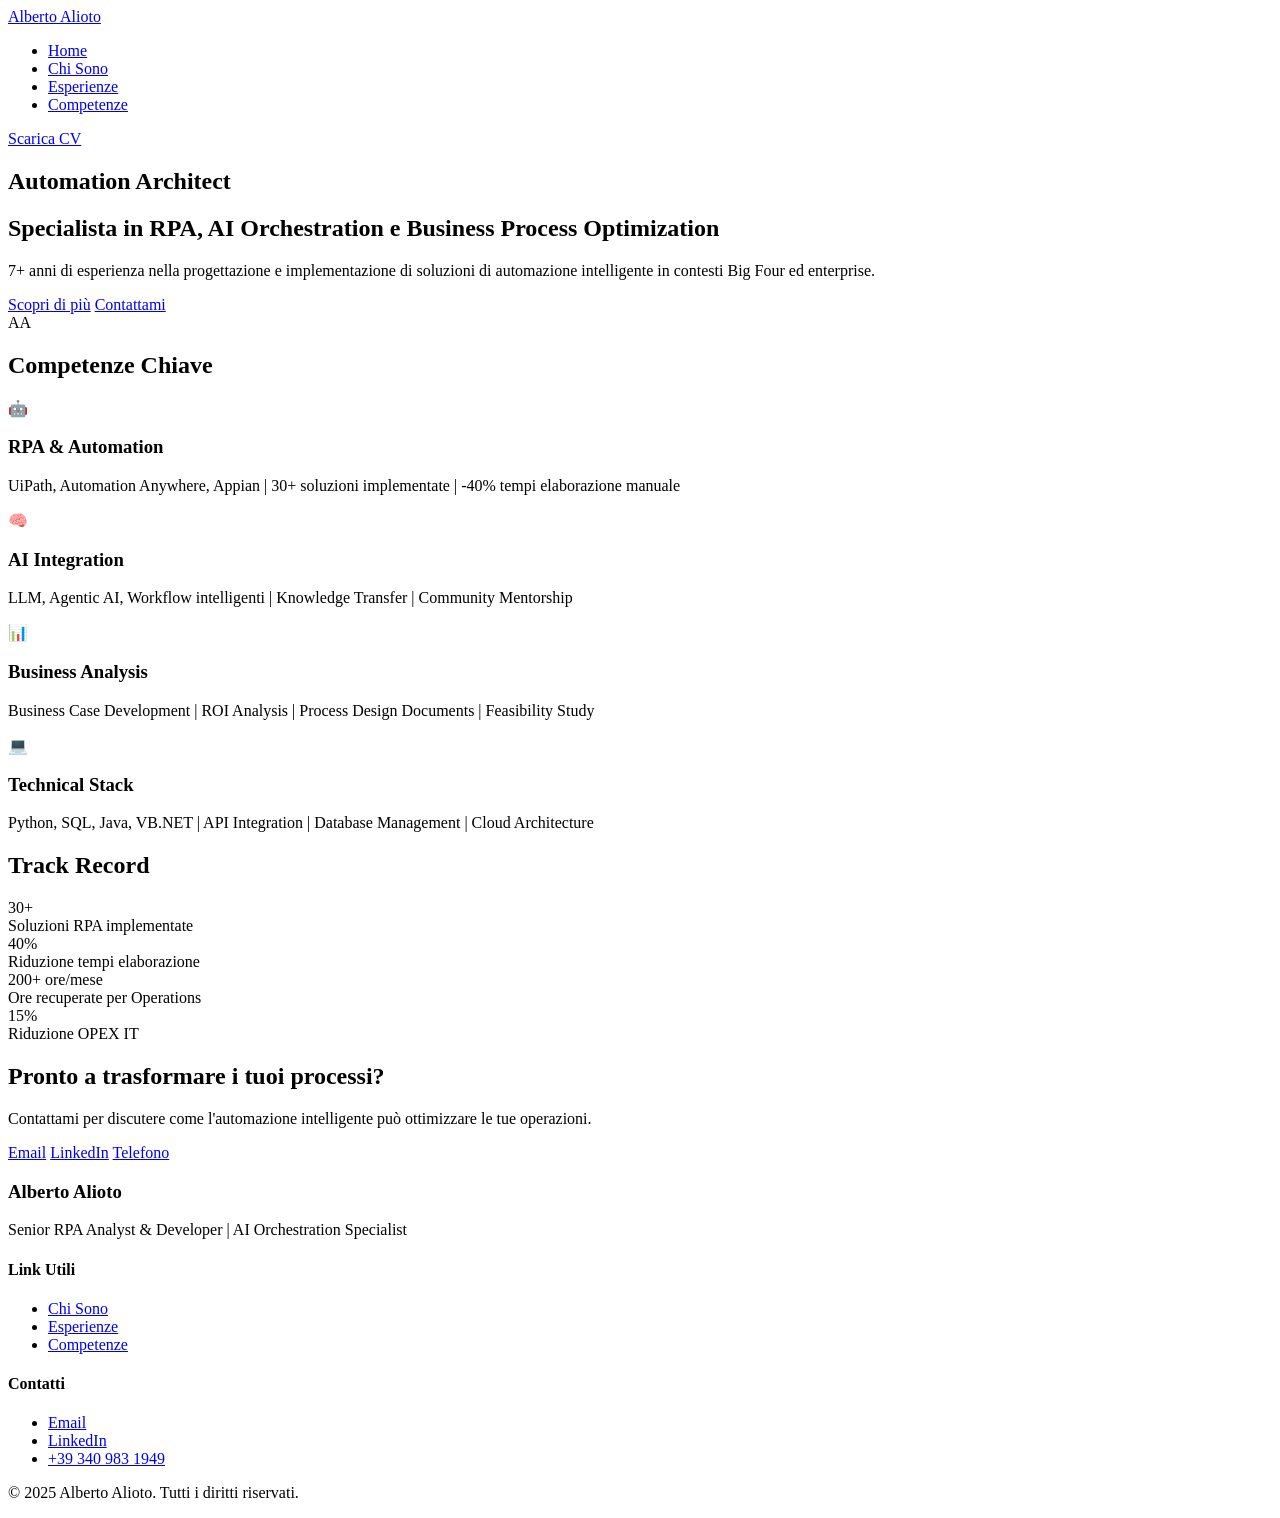
==== index.html @ c702c6b3 "Update index.html" ====
<!DOCTYPE html>
<html lang="it">
<head>
    <meta charset="UTF-8">
    <meta name="viewport" content="width=device-width, initial-scale=1.0">
    <meta name="description" content="Alberto Alioto - Senior RPA Analyst & Developer. Esperto in automazione intelligente, AI orchestration e business process optimization.">
    <meta name="keywords" content="RPA, UiPath, Automation Anywhere, AI, Business Automation, Python, SQL">
    <meta property="og:title" content="Alberto Alioto - RPA Solution Architect">
    <meta property="og:description" content="Senior IT Professional | 7+ anni di esperienza in automazione intelligente e AI">
    <meta property="og:image" content="https://albertoalioto.it/assets/og-image.jpg">
    <meta property="og:type" content="website">
    <title>Alberto Alioto - Senior RPA Analyst & Developer</title>
    <link rel="stylesheet" href="css/style.css">
    <link rel="canonical" href="https://albertoalioto.it">
</head>
    <base href="/portfolio/">
    <meta charset="UTF-8">
<body>
    <header class="navbar">
        <div class="container navbar-content">
            <div class="logo">
                <a href="index.html" class="logo-text">Alberto Alioto</a>
            </div>
            <nav class="nav-menu">
                <ul>
                    <li><a href="index.html" class="active">Home</a></li>
                    <li><a href="about.html">Chi Sono</a></li>
                    <li><a href="experience.html">Esperienze</a></li>
                    <li><a href="skills.html">Competenze</a></li>
                </ul>
            </nav>
            <div class="nav-cta">
                <a href="assets/cv-alberto-alioto.pdf" target="_blank" class="btn btn-secondary">Scarica CV</a>
            </div>
        </div>
    </header>

    <main>
        <section class="hero">
            <div class="container hero-content">
                <div class="hero-text">
                    <h1>Automation Architect</h1>
                    <h2>Specialista in RPA, AI Orchestration e Business Process Optimization</h2>
                    <p>7+ anni di esperienza nella progettazione e implementazione di soluzioni di automazione intelligente in contesti Big Four ed enterprise.</p>
                    <div class="hero-cta">
                        <a href="about.html" class="btn btn-primary">Scopri di più</a>
                        <a href="#contact" class="btn btn-secondary">Contattami</a>
                    </div>
                </div>
                <div class="hero-image">
                    <div class="avatar-placeholder">AA</div>
                </div>
            </div>
        </section>

        <section class="highlights">
            <div class="container">
                <h2 class="section-title">Competenze Chiave</h2>
                <div class="highlights-grid">
                    <div class="highlight-card">
                        <div class="highlight-icon">🤖</div>
                        <h3>RPA & Automation</h3>
                        <p>UiPath, Automation Anywhere, Appian | 30+ soluzioni implementate | -40% tempi elaborazione manuale</p>
                    </div>
                    <div class="highlight-card">
                        <div class="highlight-icon">🧠</div>
                        <h3>AI Integration</h3>
                        <p>LLM, Agentic AI, Workflow intelligenti | Knowledge Transfer | Community Mentorship</p>
                    </div>
                    <div class="highlight-card">
                        <div class="highlight-icon">📊</div>
                        <h3>Business Analysis</h3>
                        <p>Business Case Development | ROI Analysis | Process Design Documents | Feasibility Study</p>
                    </div>
                    <div class="highlight-card">
                        <div class="highlight-icon">💻</div>
                        <h3>Technical Stack</h3>
                        <p>Python, SQL, Java, VB.NET | API Integration | Database Management | Cloud Architecture</p>
                    </div>
                </div>
            </div>
        </section>

        <section class="metrics">
            <div class="container">
                <h2 class="section-title">Track Record</h2>
                <div class="metrics-grid">
                    <div class="metric">
                        <div class="metric-value">30+</div>
                        <div class="metric-label">Soluzioni RPA implementate</div>
                    </div>
                    <div class="metric">
                        <div class="metric-value">40%</div>
                        <div class="metric-label">Riduzione tempi elaborazione</div>
                    </div>
                    <div class="metric">
                        <div class="metric-value">200+ ore/mese</div>
                        <div class="metric-label">Ore recuperate per Operations</div>
                    </div>
                    <div class="metric">
                        <div class="metric-value">15%</div>
                        <div class="metric-label">Riduzione OPEX IT</div>
                    </div>
                </div>
            </div>
        </section>

        <section class="cta-section">
            <div class="container cta-content">
                <h2>Pronto a trasformare i tuoi processi?</h2>
                <p>Contattami per discutere come l'automazione intelligente può ottimizzare le tue operazioni.</p>
                <div id="contact" class="contact-links">
                    <a href="mailto:alberto.alioto@gmail.com" class="btn btn-primary">Email</a>
                    <a href="https://linkedin.com/in/alberto-alioto/" target="_blank" class="btn btn-secondary">LinkedIn</a>
                    <a href="tel:+393409831949" class="btn btn-secondary">Telefono</a>
                </div>
            </div>
        </section>
    </main>

    <footer class="footer">
        <div class="container">
            <div class="footer-content">
                <div class="footer-section">
                    <h3>Alberto Alioto</h3>
                    <p>Senior RPA Analyst & Developer | AI Orchestration Specialist</p>
                </div>
                <div class="footer-section">
                    <h4>Link Utili</h4>
                    <ul>
                        <li><a href="about.html">Chi Sono</a></li>
                        <li><a href="experience.html">Esperienze</a></li>
                        <li><a href="skills.html">Competenze</a></li>
                    </ul>
                </div>
                <div class="footer-section">
                    <h4>Contatti</h4>
                    <ul>
                        <li><a href="mailto:alberto.alioto@gmail.com">Email</a></li>
                        <li><a href="https://linkedin.com/in/alberto-alioto/" target="_blank">LinkedIn</a></li>
                        <li><a href="tel:+393409831949">+39 340 983 1949</a></li>
                    </ul>
                </div>
            </div>
            <div class="footer-bottom">
                <p>&copy; 2025 Alberto Alioto. Tutti i diritti riservati.</p>
            </div>
        </div>
    </footer>

    <script>
        document.querySelectorAll('a[href^="#"]').forEach(anchor => {
            anchor.addEventListener('click', function (e) {
                e.preventDefault();
                const target = document.querySelector(this.getAttribute('href'));
                if (target) {
                    target.scrollIntoView({ behavior: 'smooth' });
                }
            });
        });
    </script>
</body>
</html>
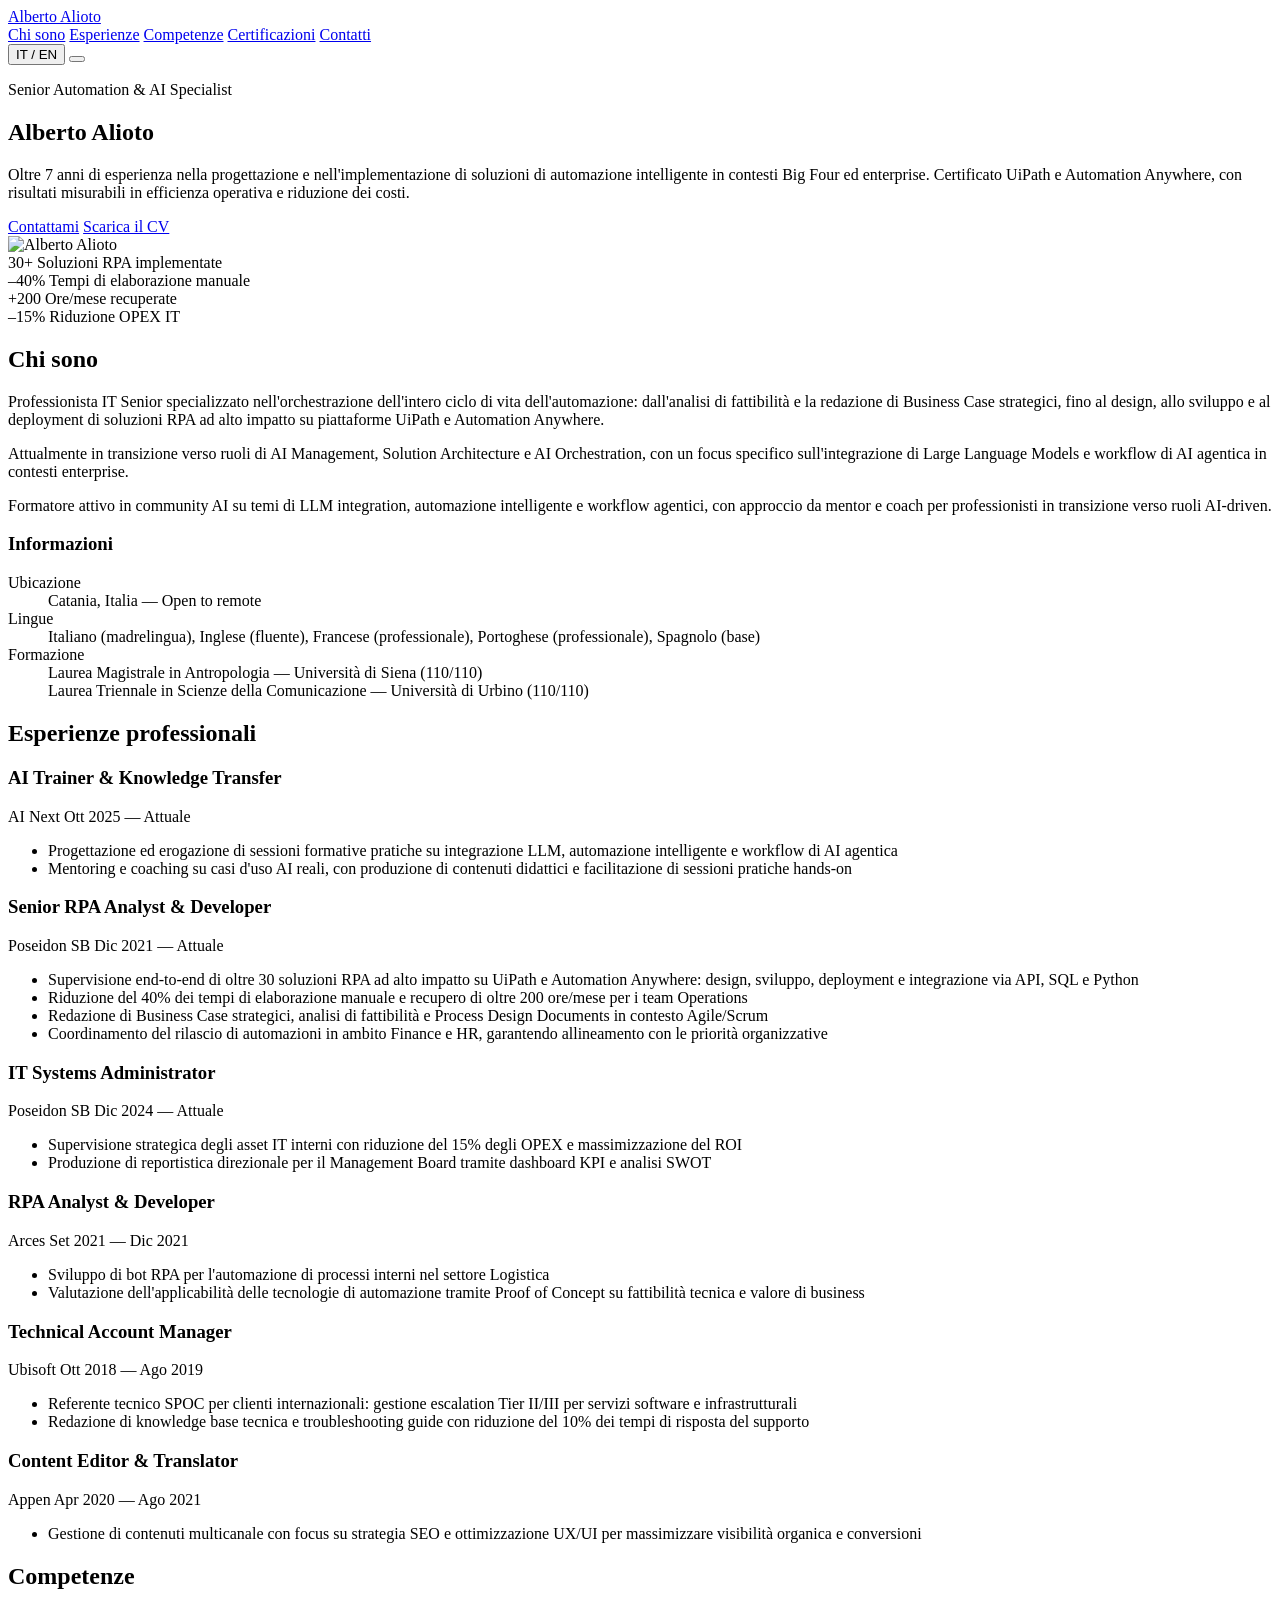
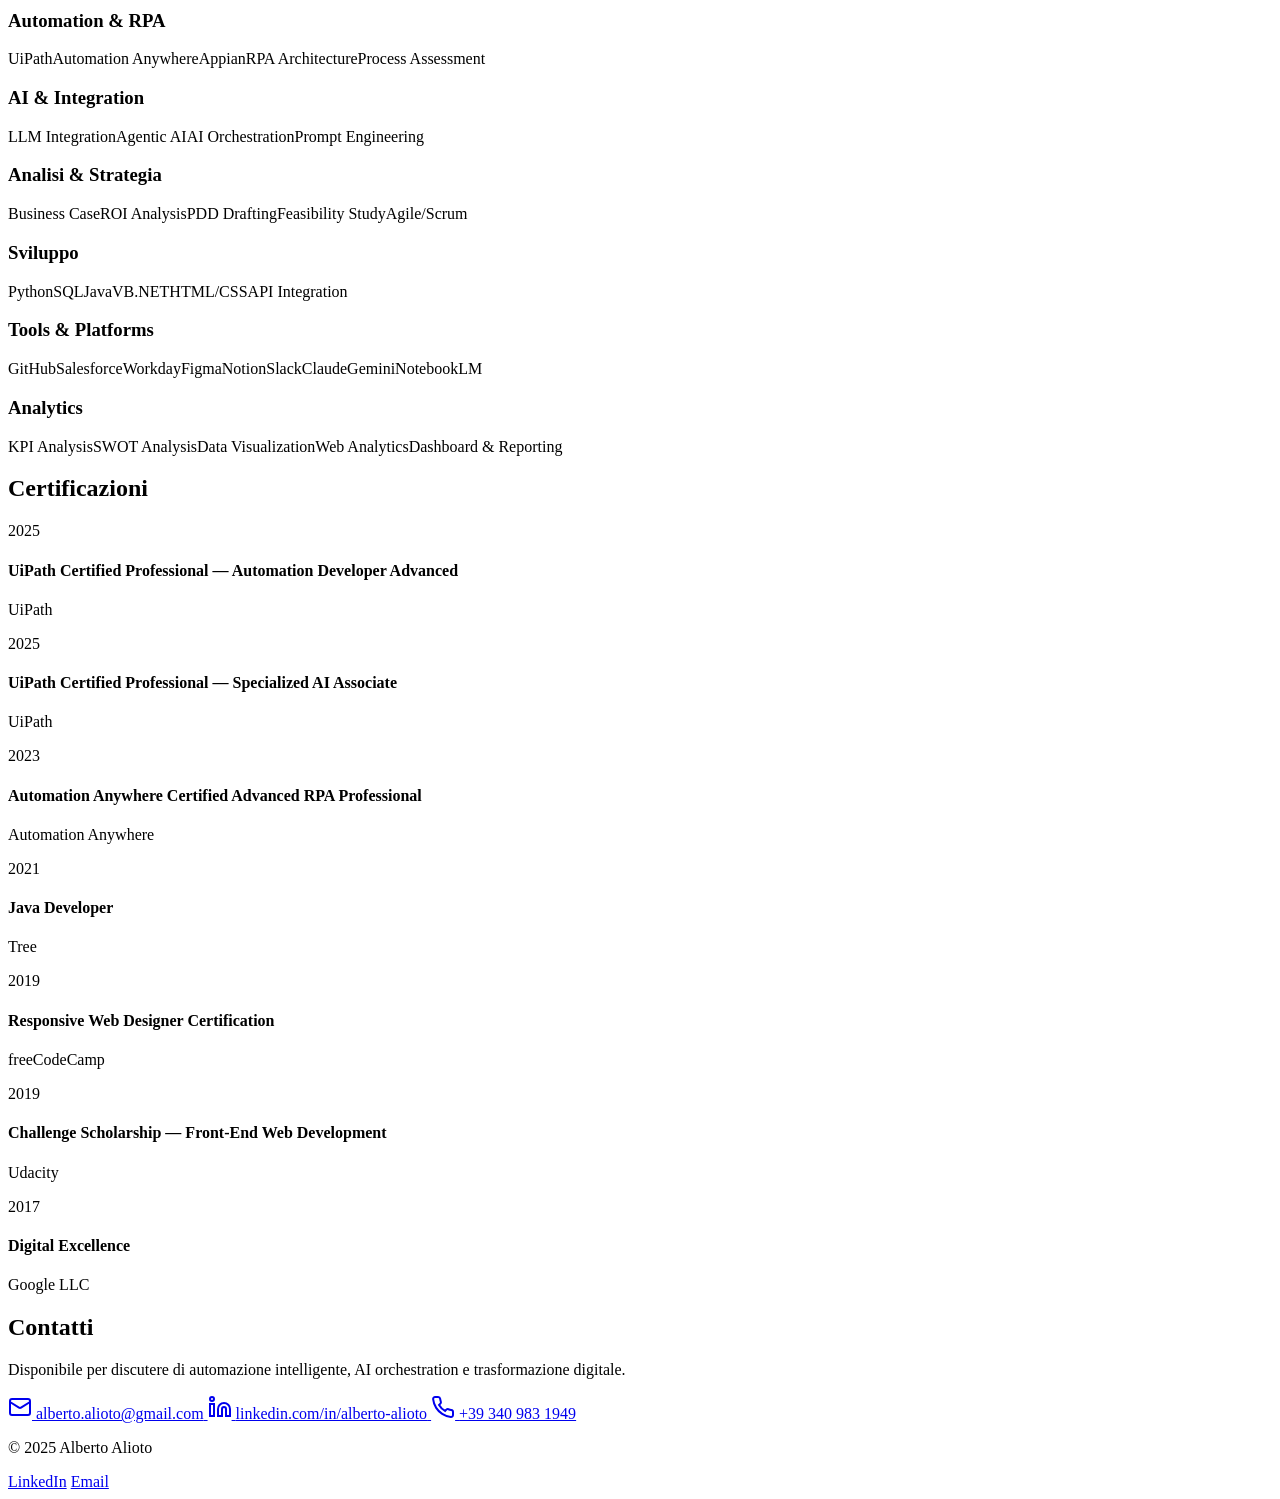
==== commit 48c5aa0b: "Add files via upload" ====
--- a/index.html
+++ b/index.html
@@ -1,163 +1,393 @@
 <!DOCTYPE html>
 <html lang="it">
 <head>
+    <base href="/portfolio/">
     <meta charset="UTF-8">
     <meta name="viewport" content="width=device-width, initial-scale=1.0">
-    <meta name="description" content="Alberto Alioto - Senior RPA Analyst & Developer. Esperto in automazione intelligente, AI orchestration e business process optimization.">
-    <meta name="keywords" content="RPA, UiPath, Automation Anywhere, AI, Business Automation, Python, SQL">
-    <meta property="og:title" content="Alberto Alioto - RPA Solution Architect">
-    <meta property="og:description" content="Senior IT Professional | 7+ anni di esperienza in automazione intelligente e AI">
-    <meta property="og:image" content="https://albertoalioto.it/assets/og-image.jpg">
+    <meta name="description" content="Alberto Alioto — Senior Automation & AI Specialist. Progettazione e implementazione di soluzioni RPA enterprise, AI orchestration e business process optimization.">
+    <meta property="og:title" content="Alberto Alioto — Automation & AI Specialist">
+    <meta property="og:description" content="7+ anni di esperienza in automazione intelligente, RPA e integrazione AI in contesti Big Four ed enterprise.">
     <meta property="og:type" content="website">
-    <title>Alberto Alioto - Senior RPA Analyst & Developer</title>
+    <title>Alberto Alioto — Automation & AI Specialist</title>
+    <link rel="preconnect" href="https://fonts.googleapis.com">
+    <link rel="preconnect" href="https://fonts.gstatic.com" crossorigin>
+    <link href="https://fonts.googleapis.com/css2?family=Inter:wght@300;400;500;600;700&display=swap" rel="stylesheet">
     <link rel="stylesheet" href="css/style.css">
-    <link rel="canonical" href="https://albertoalioto.it">
 </head>
-    <base href="/portfolio/">
-    <meta charset="UTF-8">
 <body>
-    <header class="navbar">
-        <div class="container navbar-content">
-            <div class="logo">
-                <a href="index.html" class="logo-text">Alberto Alioto</a>
-            </div>
-            <nav class="nav-menu">
-                <ul>
-                    <li><a href="index.html" class="active">Home</a></li>
-                    <li><a href="about.html">Chi Sono</a></li>
-                    <li><a href="experience.html">Esperienze</a></li>
-                    <li><a href="skills.html">Competenze</a></li>
-                </ul>
-            </nav>
-            <div class="nav-cta">
-                <a href="assets/cv-alberto-alioto.pdf" target="_blank" class="btn btn-secondary">Scarica CV</a>
-            </div>
-        </div>
-    </header>
-
-    <main>
-        <section class="hero">
-            <div class="container hero-content">
-                <div class="hero-text">
-                    <h1>Automation Architect</h1>
-                    <h2>Specialista in RPA, AI Orchestration e Business Process Optimization</h2>
-                    <p>7+ anni di esperienza nella progettazione e implementazione di soluzioni di automazione intelligente in contesti Big Four ed enterprise.</p>
-                    <div class="hero-cta">
-                        <a href="about.html" class="btn btn-primary">Scopri di più</a>
-                        <a href="#contact" class="btn btn-secondary">Contattami</a>
-                    </div>
-                </div>
-                <div class="hero-image">
-                    <div class="avatar-placeholder">AA</div>
-                </div>
-            </div>
-        </section>
-
-        <section class="highlights">
-            <div class="container">
-                <h2 class="section-title">Competenze Chiave</h2>
-                <div class="highlights-grid">
-                    <div class="highlight-card">
-                        <div class="highlight-icon">🤖</div>
-                        <h3>RPA & Automation</h3>
-                        <p>UiPath, Automation Anywhere, Appian | 30+ soluzioni implementate | -40% tempi elaborazione manuale</p>
-                    </div>
-                    <div class="highlight-card">
-                        <div class="highlight-icon">🧠</div>
-                        <h3>AI Integration</h3>
-                        <p>LLM, Agentic AI, Workflow intelligenti | Knowledge Transfer | Community Mentorship</p>
-                    </div>
-                    <div class="highlight-card">
-                        <div class="highlight-icon">📊</div>
-                        <h3>Business Analysis</h3>
-                        <p>Business Case Development | ROI Analysis | Process Design Documents | Feasibility Study</p>
-                    </div>
-                    <div class="highlight-card">
-                        <div class="highlight-icon">💻</div>
-                        <h3>Technical Stack</h3>
-                        <p>Python, SQL, Java, VB.NET | API Integration | Database Management | Cloud Architecture</p>
-                    </div>
-                </div>
-            </div>
-        </section>
-
-        <section class="metrics">
-            <div class="container">
-                <h2 class="section-title">Track Record</h2>
-                <div class="metrics-grid">
-                    <div class="metric">
-                        <div class="metric-value">30+</div>
-                        <div class="metric-label">Soluzioni RPA implementate</div>
-                    </div>
-                    <div class="metric">
-                        <div class="metric-value">40%</div>
-                        <div class="metric-label">Riduzione tempi elaborazione</div>
-                    </div>
-                    <div class="metric">
-                        <div class="metric-value">200+ ore/mese</div>
-                        <div class="metric-label">Ore recuperate per Operations</div>
-                    </div>
-                    <div class="metric">
-                        <div class="metric-value">15%</div>
-                        <div class="metric-label">Riduzione OPEX IT</div>
-                    </div>
-                </div>
-            </div>
-        </section>
-
-        <section class="cta-section">
-            <div class="container cta-content">
-                <h2>Pronto a trasformare i tuoi processi?</h2>
-                <p>Contattami per discutere come l'automazione intelligente può ottimizzare le tue operazioni.</p>
-                <div id="contact" class="contact-links">
-                    <a href="mailto:alberto.alioto@gmail.com" class="btn btn-primary">Email</a>
-                    <a href="https://linkedin.com/in/alberto-alioto/" target="_blank" class="btn btn-secondary">LinkedIn</a>
-                    <a href="tel:+393409831949" class="btn btn-secondary">Telefono</a>
-                </div>
-            </div>
-        </section>
-    </main>
-
-    <footer class="footer">
-        <div class="container">
-            <div class="footer-content">
-                <div class="footer-section">
-                    <h3>Alberto Alioto</h3>
-                    <p>Senior RPA Analyst & Developer | AI Orchestration Specialist</p>
-                </div>
-                <div class="footer-section">
-                    <h4>Link Utili</h4>
-                    <ul>
-                        <li><a href="about.html">Chi Sono</a></li>
-                        <li><a href="experience.html">Esperienze</a></li>
-                        <li><a href="skills.html">Competenze</a></li>
-                    </ul>
-                </div>
-                <div class="footer-section">
-                    <h4>Contatti</h4>
-                    <ul>
-                        <li><a href="mailto:alberto.alioto@gmail.com">Email</a></li>
-                        <li><a href="https://linkedin.com/in/alberto-alioto/" target="_blank">LinkedIn</a></li>
-                        <li><a href="tel:+393409831949">+39 340 983 1949</a></li>
-                    </ul>
-                </div>
-            </div>
-            <div class="footer-bottom">
-                <p>&copy; 2025 Alberto Alioto. Tutti i diritti riservati.</p>
-            </div>
-        </div>
-    </footer>
-
-    <script>
-        document.querySelectorAll('a[href^="#"]').forEach(anchor => {
-            anchor.addEventListener('click', function (e) {
-                e.preventDefault();
-                const target = document.querySelector(this.getAttribute('href'));
-                if (target) {
-                    target.scrollIntoView({ behavior: 'smooth' });
-                }
-            });
-        });
-    </script>
+
+<!-- ========== NAVBAR ========== -->
+<header class="navbar" id="navbar">
+    <div class="container nav-inner">
+        <a href="#hero" class="nav-logo">Alberto Alioto</a>
+        <nav class="nav-links" id="navLinks">
+            <a href="#about" data-it="Chi sono" data-en="About">Chi sono</a>
+            <a href="#experience" data-it="Esperienze" data-en="Experience">Esperienze</a>
+            <a href="#skills" data-it="Competenze" data-en="Skills">Competenze</a>
+            <a href="#certifications" data-it="Certificazioni" data-en="Certifications">Certificazioni</a>
+            <a href="#contact" data-it="Contatti" data-en="Contact">Contatti</a>
+        </nav>
+        <div class="nav-actions">
+            <button class="lang-toggle" id="langToggle" aria-label="Switch language">
+                <span class="lang-active">IT</span> / <span class="lang-inactive">EN</span>
+            </button>
+            <button class="menu-toggle" id="menuToggle" aria-label="Menu">
+                <span></span><span></span><span></span>
+            </button>
+        </div>
+    </div>
+</header>
+
+<!-- ========== HERO ========== -->
+<section class="hero" id="hero">
+    <div class="container hero-grid">
+        <div class="hero-text">
+            <p class="hero-label" data-it="Senior Automation & AI Specialist" data-en="Senior Automation & AI Specialist">Senior Automation & AI Specialist</p>
+            <h1>Alberto Alioto</h1>
+            <p class="hero-desc" data-it="Oltre 7 anni di esperienza nella progettazione e nell'implementazione di soluzioni di automazione intelligente in contesti Big Four ed enterprise. Certificato UiPath e Automation Anywhere, con risultati misurabili in efficienza operativa e riduzione dei costi." data-en="Over 7 years of experience designing and implementing intelligent automation solutions in Big Four and enterprise environments. UiPath and Automation Anywhere certified, with measurable results in operational efficiency and cost reduction.">Oltre 7 anni di esperienza nella progettazione e nell'implementazione di soluzioni di automazione intelligente in contesti Big Four ed enterprise. Certificato UiPath e Automation Anywhere, con risultati misurabili in efficienza operativa e riduzione dei costi.</p>
+            <div class="hero-actions">
+                <a href="#contact" class="btn-primary" data-it="Contattami" data-en="Get in touch">Contattami</a>
+                <a href="assets/cv-alberto-alioto.pdf" target="_blank" class="btn-outline" data-it="Scarica il CV" data-en="Download CV">Scarica il CV</a>
+            </div>
+        </div>
+        <div class="hero-photo">
+            <img src="assets/alberto-alioto.png" alt="Alberto Alioto" width="400" height="433">
+        </div>
+    </div>
+</section>
+
+<!-- ========== METRICS ========== -->
+<section class="metrics">
+    <div class="container metrics-grid">
+        <div class="metric-item">
+            <span class="metric-number">30+</span>
+            <span class="metric-text" data-it="Soluzioni RPA implementate" data-en="RPA solutions delivered">Soluzioni RPA implementate</span>
+        </div>
+        <div class="metric-item">
+            <span class="metric-number">–40%</span>
+            <span class="metric-text" data-it="Tempi di elaborazione manuale" data-en="Manual processing time">Tempi di elaborazione manuale</span>
+        </div>
+        <div class="metric-item">
+            <span class="metric-number">+200</span>
+            <span class="metric-text" data-it="Ore/mese recuperate" data-en="Hours/month recovered">Ore/mese recuperate</span>
+        </div>
+        <div class="metric-item">
+            <span class="metric-number">–15%</span>
+            <span class="metric-text" data-it="Riduzione OPEX IT" data-en="IT OPEX reduction">Riduzione OPEX IT</span>
+        </div>
+    </div>
+</section>
+
+<!-- ========== ABOUT ========== -->
+<section class="section" id="about">
+    <div class="container">
+        <h2 class="section-heading" data-it="Chi sono" data-en="About me">Chi sono</h2>
+        <div class="about-grid">
+            <div class="about-main">
+                <p data-it="Professionista IT Senior specializzato nell'orchestrazione dell'intero ciclo di vita dell'automazione: dall'analisi di fattibilità e la redazione di Business Case strategici, fino al design, allo sviluppo e al deployment di soluzioni RPA ad alto impatto su piattaforme UiPath e Automation Anywhere." data-en="Senior IT Professional specialising in full automation lifecycle orchestration: from feasibility analysis and strategic business case development to the design, build and deployment of high-impact RPA solutions on UiPath and Automation Anywhere platforms.">Professionista IT Senior specializzato nell'orchestrazione dell'intero ciclo di vita dell'automazione: dall'analisi di fattibilità e la redazione di Business Case strategici, fino al design, allo sviluppo e al deployment di soluzioni RPA ad alto impatto su piattaforme UiPath e Automation Anywhere.</p>
+                <p data-it="Attualmente in transizione verso ruoli di AI Management, Solution Architecture e AI Orchestration, con un focus specifico sull'integrazione di Large Language Models e workflow di AI agentica in contesti enterprise." data-en="Currently transitioning towards AI Management, Solution Architecture and AI Orchestration roles, with a specific focus on integrating Large Language Models and agentic AI workflows in enterprise settings.">Attualmente in transizione verso ruoli di AI Management, Solution Architecture e AI Orchestration, con un focus specifico sull'integrazione di Large Language Models e workflow di AI agentica in contesti enterprise.</p>
+                <p data-it="Formatore attivo in community AI su temi di LLM integration, automazione intelligente e workflow agentici, con approccio da mentor e coach per professionisti in transizione verso ruoli AI-driven." data-en="Active trainer in AI communities on LLM integration, intelligent automation and agentic workflows, with a mentor and coach approach for professionals transitioning to AI-driven roles.">Formatore attivo in community AI su temi di LLM integration, automazione intelligente e workflow agentici, con approccio da mentor e coach per professionisti in transizione verso ruoli AI-driven.</p>
+            </div>
+            <div class="about-sidebar">
+                <div class="sidebar-card">
+                    <h3 data-it="Informazioni" data-en="Details">Informazioni</h3>
+                    <dl class="info-dl">
+                        <dt data-it="Ubicazione" data-en="Location">Ubicazione</dt>
+                        <dd>Catania, Italia — Open to remote</dd>
+                        <dt data-it="Lingue" data-en="Languages">Lingue</dt>
+                        <dd data-it="Italiano (madrelingua), Inglese (fluente), Francese (professionale), Portoghese (professionale), Spagnolo (base)" data-en="Italian (native), English (fluent), French (professional), Portuguese (professional), Spanish (basic)">Italiano (madrelingua), Inglese (fluente), Francese (professionale), Portoghese (professionale), Spagnolo (base)</dd>
+                        <dt data-it="Formazione" data-en="Education">Formazione</dt>
+                        <dd data-it="Laurea Magistrale in Antropologia — Università di Siena (110/110)" data-en="Master's Degree in Anthropology — University of Siena (110/110)">Laurea Magistrale in Antropologia — Università di Siena (110/110)</dd>
+                        <dd data-it="Laurea Triennale in Scienze della Comunicazione — Università di Urbino (110/110)" data-en="Bachelor's Degree in Communication Sciences — University of Urbino (110/110)">Laurea Triennale in Scienze della Comunicazione — Università di Urbino (110/110)</dd>
+                    </dl>
+                </div>
+            </div>
+        </div>
+    </div>
+</section>
+
+<!-- ========== EXPERIENCE ========== -->
+<section class="section section-alt" id="experience">
+    <div class="container">
+        <h2 class="section-heading" data-it="Esperienze professionali" data-en="Professional experience">Esperienze professionali</h2>
+
+        <div class="timeline">
+            <article class="timeline-item">
+                <div class="timeline-marker current"></div>
+                <div class="timeline-content">
+                    <div class="timeline-header">
+                        <h3>AI Trainer & Knowledge Transfer</h3>
+                        <span class="timeline-company">AI Next</span>
+                        <span class="timeline-date" data-it="Ott 2025 — Attuale" data-en="Oct 2025 — Present">Ott 2025 — Attuale</span>
+                    </div>
+                    <ul>
+                        <li data-it="Progettazione ed erogazione di sessioni formative pratiche su integrazione LLM, automazione intelligente e workflow di AI agentica" data-en="Design and delivery of hands-on training sessions on LLM integration, intelligent automation and agentic AI workflows">Progettazione ed erogazione di sessioni formative pratiche su integrazione LLM, automazione intelligente e workflow di AI agentica</li>
+                        <li data-it="Mentoring e coaching su casi d'uso AI reali, con produzione di contenuti didattici e facilitazione di sessioni pratiche hands-on" data-en="Mentoring and coaching on real AI use cases, producing educational content and facilitating hands-on practical sessions">Mentoring e coaching su casi d'uso AI reali, con produzione di contenuti didattici e facilitazione di sessioni pratiche hands-on</li>
+                    </ul>
+                </div>
+            </article>
+
+            <article class="timeline-item">
+                <div class="timeline-marker current"></div>
+                <div class="timeline-content">
+                    <div class="timeline-header">
+                        <h3>Senior RPA Analyst & Developer</h3>
+                        <span class="timeline-company">Poseidon SB</span>
+                        <span class="timeline-date" data-it="Dic 2021 — Attuale" data-en="Dec 2021 — Present">Dic 2021 — Attuale</span>
+                    </div>
+                    <ul>
+                        <li data-it="Supervisione end-to-end di oltre 30 soluzioni RPA ad alto impatto su UiPath e Automation Anywhere: design, sviluppo, deployment e integrazione via API, SQL e Python" data-en="End-to-end oversight of 30+ high-impact RPA solutions on UiPath and Automation Anywhere: design, development, deployment and integration via API, SQL and Python">Supervisione end-to-end di oltre 30 soluzioni RPA ad alto impatto su UiPath e Automation Anywhere: design, sviluppo, deployment e integrazione via API, SQL e Python</li>
+                        <li data-it="Riduzione del 40% dei tempi di elaborazione manuale e recupero di oltre 200 ore/mese per i team Operations" data-en="40% reduction in manual processing time and recovery of 200+ hours/month for Operations teams">Riduzione del 40% dei tempi di elaborazione manuale e recupero di oltre 200 ore/mese per i team Operations</li>
+                        <li data-it="Redazione di Business Case strategici, analisi di fattibilità e Process Design Documents in contesto Agile/Scrum" data-en="Strategic Business Case drafting, feasibility analyses and Process Design Documents within Agile/Scrum framework">Redazione di Business Case strategici, analisi di fattibilità e Process Design Documents in contesto Agile/Scrum</li>
+                        <li data-it="Coordinamento del rilascio di automazioni in ambito Finance e HR, garantendo allineamento con le priorità organizzative" data-en="Coordination of automation releases across Finance and HR, ensuring alignment with organisational priorities">Coordinamento del rilascio di automazioni in ambito Finance e HR, garantendo allineamento con le priorità organizzative</li>
+                    </ul>
+                </div>
+            </article>
+
+            <article class="timeline-item">
+                <div class="timeline-marker current"></div>
+                <div class="timeline-content">
+                    <div class="timeline-header">
+                        <h3>IT Systems Administrator</h3>
+                        <span class="timeline-company">Poseidon SB</span>
+                        <span class="timeline-date" data-it="Dic 2024 — Attuale" data-en="Dec 2024 — Present">Dic 2024 — Attuale</span>
+                    </div>
+                    <ul>
+                        <li data-it="Supervisione strategica degli asset IT interni con riduzione del 15% degli OPEX e massimizzazione del ROI" data-en="Strategic oversight of internal IT assets with 15% OPEX reduction and ROI maximisation">Supervisione strategica degli asset IT interni con riduzione del 15% degli OPEX e massimizzazione del ROI</li>
+                        <li data-it="Produzione di reportistica direzionale per il Management Board tramite dashboard KPI e analisi SWOT" data-en="Executive reporting for the Management Board through KPI dashboards and SWOT analysis">Produzione di reportistica direzionale per il Management Board tramite dashboard KPI e analisi SWOT</li>
+                    </ul>
+                </div>
+            </article>
+
+            <article class="timeline-item">
+                <div class="timeline-marker"></div>
+                <div class="timeline-content">
+                    <div class="timeline-header">
+                        <h3>RPA Analyst & Developer</h3>
+                        <span class="timeline-company">Arces</span>
+                        <span class="timeline-date" data-it="Set 2021 — Dic 2021" data-en="Sep 2021 — Dec 2021">Set 2021 — Dic 2021</span>
+                    </div>
+                    <ul>
+                        <li data-it="Sviluppo di bot RPA per l'automazione di processi interni nel settore Logistica" data-en="RPA bot development for internal process automation in the Logistics sector">Sviluppo di bot RPA per l'automazione di processi interni nel settore Logistica</li>
+                        <li data-it="Valutazione dell'applicabilità delle tecnologie di automazione tramite Proof of Concept su fattibilità tecnica e valore di business" data-en="Automation technology applicability assessment through Proof of Concept on technical feasibility and business value">Valutazione dell'applicabilità delle tecnologie di automazione tramite Proof of Concept su fattibilità tecnica e valore di business</li>
+                    </ul>
+                </div>
+            </article>
+
+            <article class="timeline-item">
+                <div class="timeline-marker"></div>
+                <div class="timeline-content">
+                    <div class="timeline-header">
+                        <h3>Technical Account Manager</h3>
+                        <span class="timeline-company">Ubisoft</span>
+                        <span class="timeline-date" data-it="Ott 2018 — Ago 2019" data-en="Oct 2018 — Aug 2019">Ott 2018 — Ago 2019</span>
+                    </div>
+                    <ul>
+                        <li data-it="Referente tecnico SPOC per clienti internazionali: gestione escalation Tier II/III per servizi software e infrastrutturali" data-en="Technical SPOC for international clients: Tier II/III escalation management for software and infrastructure services">Referente tecnico SPOC per clienti internazionali: gestione escalation Tier II/III per servizi software e infrastrutturali</li>
+                        <li data-it="Redazione di knowledge base tecnica e troubleshooting guide con riduzione del 10% dei tempi di risposta del supporto" data-en="Technical knowledge base and troubleshooting guide authoring, achieving a 10% reduction in support response time">Redazione di knowledge base tecnica e troubleshooting guide con riduzione del 10% dei tempi di risposta del supporto</li>
+                    </ul>
+                </div>
+            </article>
+
+            <article class="timeline-item">
+                <div class="timeline-marker"></div>
+                <div class="timeline-content">
+                    <div class="timeline-header">
+                        <h3>Content Editor & Translator</h3>
+                        <span class="timeline-company">Appen</span>
+                        <span class="timeline-date" data-it="Apr 2020 — Ago 2021" data-en="Apr 2020 — Aug 2021">Apr 2020 — Ago 2021</span>
+                    </div>
+                    <ul>
+                        <li data-it="Gestione di contenuti multicanale con focus su strategia SEO e ottimizzazione UX/UI per massimizzare visibilità organica e conversioni" data-en="Multi-channel content management with SEO strategy and UX/UI optimisation focus to maximise organic visibility and conversions">Gestione di contenuti multicanale con focus su strategia SEO e ottimizzazione UX/UI per massimizzare visibilità organica e conversioni</li>
+                    </ul>
+                </div>
+            </article>
+        </div>
+    </div>
+</section>
+
+<!-- ========== SKILLS ========== -->
+<section class="section" id="skills">
+    <div class="container">
+        <h2 class="section-heading" data-it="Competenze" data-en="Skills">Competenze</h2>
+        <div class="skills-grid">
+            <div class="skill-block">
+                <h3>Automation & RPA</h3>
+                <div class="tags">
+                    <span>UiPath</span><span>Automation Anywhere</span><span>Appian</span><span>RPA Architecture</span><span>Process Assessment</span>
+                </div>
+            </div>
+            <div class="skill-block">
+                <h3>AI & Integration</h3>
+                <div class="tags">
+                    <span>LLM Integration</span><span>Agentic AI</span><span>AI Orchestration</span><span>Prompt Engineering</span>
+                </div>
+            </div>
+            <div class="skill-block">
+                <h3 data-it="Analisi & Strategia" data-en="Analysis & Strategy">Analisi & Strategia</h3>
+                <div class="tags">
+                    <span>Business Case</span><span>ROI Analysis</span><span>PDD Drafting</span><span>Feasibility Study</span><span>Agile/Scrum</span>
+                </div>
+            </div>
+            <div class="skill-block">
+                <h3 data-it="Sviluppo" data-en="Development">Sviluppo</h3>
+                <div class="tags">
+                    <span>Python</span><span>SQL</span><span>Java</span><span>VB.NET</span><span>HTML/CSS</span><span>API Integration</span>
+                </div>
+            </div>
+            <div class="skill-block">
+                <h3>Tools & Platforms</h3>
+                <div class="tags">
+                    <span>GitHub</span><span>Salesforce</span><span>Workday</span><span>Figma</span><span>Notion</span><span>Slack</span><span>Claude</span><span>Gemini</span><span>NotebookLM</span>
+                </div>
+            </div>
+            <div class="skill-block">
+                <h3>Analytics</h3>
+                <div class="tags">
+                    <span>KPI Analysis</span><span>SWOT Analysis</span><span>Data Visualization</span><span>Web Analytics</span><span>Dashboard & Reporting</span>
+                </div>
+            </div>
+        </div>
+    </div>
+</section>
+
+<!-- ========== CERTIFICATIONS ========== -->
+<section class="section section-alt" id="certifications">
+    <div class="container">
+        <h2 class="section-heading" data-it="Certificazioni" data-en="Certifications">Certificazioni</h2>
+        <div class="cert-grid">
+            <div class="cert-card">
+                <span class="cert-year">2025</span>
+                <h4>UiPath Certified Professional — Automation Developer Advanced</h4>
+                <p>UiPath</p>
+            </div>
+            <div class="cert-card">
+                <span class="cert-year">2025</span>
+                <h4>UiPath Certified Professional — Specialized AI Associate</h4>
+                <p>UiPath</p>
+            </div>
+            <div class="cert-card">
+                <span class="cert-year">2023</span>
+                <h4>Automation Anywhere Certified Advanced RPA Professional</h4>
+                <p>Automation Anywhere</p>
+            </div>
+            <div class="cert-card">
+                <span class="cert-year">2021</span>
+                <h4>Java Developer</h4>
+                <p>Tree</p>
+            </div>
+            <div class="cert-card">
+                <span class="cert-year">2019</span>
+                <h4>Responsive Web Designer Certification</h4>
+                <p>freeCodeCamp</p>
+            </div>
+            <div class="cert-card">
+                <span class="cert-year">2019</span>
+                <h4>Challenge Scholarship — Front-End Web Development</h4>
+                <p>Udacity</p>
+            </div>
+            <div class="cert-card">
+                <span class="cert-year">2017</span>
+                <h4>Digital Excellence</h4>
+                <p>Google LLC</p>
+            </div>
+        </div>
+    </div>
+</section>
+
+<!-- ========== CONTACT ========== -->
+<section class="section contact" id="contact">
+    <div class="container contact-inner">
+        <h2 class="section-heading" data-it="Contatti" data-en="Contact">Contatti</h2>
+        <p class="contact-lead" data-it="Disponibile per discutere di automazione intelligente, AI orchestration e trasformazione digitale." data-en="Available to discuss intelligent automation, AI orchestration and digital transformation.">Disponibile per discutere di automazione intelligente, AI orchestration e trasformazione digitale.</p>
+        <div class="contact-grid">
+            <a href="mailto:alberto.alioto@gmail.com" class="contact-card">
+                <svg width="24" height="24" viewBox="0 0 24 24" fill="none" stroke="currentColor" stroke-width="2"><rect x="2" y="4" width="20" height="16" rx="2"/><path d="m22 7-8.97 5.7a1.94 1.94 0 0 1-2.06 0L2 7"/></svg>
+                <span>alberto.alioto@gmail.com</span>
+            </a>
+            <a href="https://linkedin.com/in/alberto-alioto/" target="_blank" class="contact-card">
+                <svg width="24" height="24" viewBox="0 0 24 24" fill="none" stroke="currentColor" stroke-width="2"><path d="M16 8a6 6 0 0 1 6 6v7h-4v-7a2 2 0 0 0-2-2 2 2 0 0 0-2 2v7h-4v-7a6 6 0 0 1 6-6z"/><rect x="2" y="9" width="4" height="12"/><circle cx="4" cy="4" r="2"/></svg>
+                <span>linkedin.com/in/alberto-alioto</span>
+            </a>
+            <a href="tel:+393409831949" class="contact-card">
+                <svg width="24" height="24" viewBox="0 0 24 24" fill="none" stroke="currentColor" stroke-width="2"><path d="M22 16.92v3a2 2 0 0 1-2.18 2 19.79 19.79 0 0 1-8.63-3.07 19.5 19.5 0 0 1-6-6 19.79 19.79 0 0 1-3.07-8.67A2 2 0 0 1 4.11 2h3a2 2 0 0 1 2 1.72 12.84 12.84 0 0 0 .7 2.81 2 2 0 0 1-.45 2.11L8.09 9.91a16 16 0 0 0 6 6l1.27-1.27a2 2 0 0 1 2.11-.45 12.84 12.84 0 0 0 2.81.7A2 2 0 0 1 22 16.92z"/></svg>
+                <span>+39 340 983 1949</span>
+            </a>
+        </div>
+    </div>
+</section>
+
+<!-- ========== FOOTER ========== -->
+<footer class="footer">
+    <div class="container footer-inner">
+        <p>&copy; 2025 Alberto Alioto</p>
+        <div class="footer-links">
+            <a href="https://linkedin.com/in/alberto-alioto/" target="_blank">LinkedIn</a>
+            <a href="mailto:alberto.alioto@gmail.com">Email</a>
+        </div>
+    </div>
+</footer>
+
+<script>
+// ===== LANGUAGE TOGGLE =====
+let currentLang = 'it';
+const langToggle = document.getElementById('langToggle');
+
+langToggle.addEventListener('click', () => {
+    currentLang = currentLang === 'it' ? 'en' : 'it';
+    document.documentElement.lang = currentLang;
+
+    // Update toggle button
+    const spans = langToggle.querySelectorAll('span');
+    if (currentLang === 'en') {
+        spans[0].className = 'lang-inactive';
+        spans[1].className = 'lang-active';
+    } else {
+        spans[0].className = 'lang-active';
+        spans[1].className = 'lang-inactive';
+    }
+
+    // Update all translatable elements
+    document.querySelectorAll('[data-it][data-en]').forEach(el => {
+        el.textContent = el.getAttribute('data-' + currentLang);
+    });
+});
+
+// ===== MOBILE MENU =====
+const menuToggle = document.getElementById('menuToggle');
+const navLinks = document.getElementById('navLinks');
+
+menuToggle.addEventListener('click', () => {
+    navLinks.classList.toggle('open');
+    menuToggle.classList.toggle('open');
+});
+
+// Close on link click
+navLinks.querySelectorAll('a').forEach(a => {
+    a.addEventListener('click', () => {
+        navLinks.classList.remove('open');
+        menuToggle.classList.remove('open');
+    });
+});
+
+// ===== SMOOTH SCROLL =====
+document.querySelectorAll('a[href^="#"]').forEach(anchor => {
+    anchor.addEventListener('click', function(e) {
+        e.preventDefault();
+        const target = document.querySelector(this.getAttribute('href'));
+        if (target) {
+            const offset = 80;
+            const top = target.getBoundingClientRect().top + window.scrollY - offset;
+            window.scrollTo({ top, behavior: 'smooth' });
+        }
+    });
+});
+
+// ===== NAVBAR SCROLL EFFECT =====
+window.addEventListener('scroll', () => {
+    document.getElementById('navbar').classList.toggle('scrolled', window.scrollY > 50);
+});
+</script>
+
 </body>
 </html>
--- a/css/style.css
+++ b/css/style.css
@@ -0,0 +1,938 @@
+* {
+    margin: 0;
+    padding: 0;
+    box-sizing: border-box;
+}
+
+:root {
+    --primary-color: #1e5ba8;
+    --secondary-color: #f4c430;
+    --accent-color: #2ecc71;
+    --dark-bg: #0f1419;
+    --light-bg: #ffffff;
+    --text-primary: #1a1a1a;
+    --text-secondary: #555555;
+    --text-muted: #999999;
+    --border-color: #e0e0e0;
+    --border-light: #f5f5f5;
+    --shadow-sm: 0 2px 8px rgba(0, 0, 0, 0.08);
+    --shadow-md: 0 4px 16px rgba(0, 0, 0, 0.12);
+    --shadow-lg: 0 8px 24px rgba(0, 0, 0, 0.16);
+    --transition: all 0.3s ease;
+}
+
+html {
+    scroll-behavior: smooth;
+}
+
+body {
+    font-family: -apple-system, BlinkMacSystemFont, 'Segoe UI', 'Roboto', 'Oxygen', 'Ubuntu', 'Cantarell', sans-serif;
+    color: var(--text-primary);
+    background-color: var(--light-bg);
+    line-height: 1.6;
+}
+
+.container {
+    max-width: 1200px;
+    margin: 0 auto;
+    padding: 0 2rem;
+}
+
+h1, h2, h3, h4, h5, h6 {
+    font-weight: 600;
+    line-height: 1.2;
+}
+
+h1 {
+    font-size: 3.5rem;
+    margin-bottom: 1rem;
+    color: var(--text-primary);
+}
+
+h2 {
+    font-size: 2.5rem;
+    margin-bottom: 1.5rem;
+    color: var(--text-primary);
+}
+
+h3 {
+    font-size: 1.75rem;
+    margin-bottom: 1rem;
+    color: var(--text-primary);
+}
+
+h4 {
+    font-size: 1.3rem;
+    margin-bottom: 0.75rem;
+    color: var(--text-primary);
+}
+
+p {
+    font-size: 1rem;
+    color: var(--text-secondary);
+    margin-bottom: 1rem;
+}
+
+a {
+    color: var(--primary-color);
+    text-decoration: none;
+    transition: var(--transition);
+}
+
+a:hover {
+    color: var(--secondary-color);
+}
+
+ul {
+    list-style: none;
+}
+
+li {
+    margin-bottom: 0.5rem;
+}
+
+/* ========== BUTTONS ========== */
+.btn {
+    display: inline-block;
+    padding: 0.875rem 1.75rem;
+    border-radius: 6px;
+    font-weight: 600;
+    text-align: center;
+    transition: var(--transition);
+    cursor: pointer;
+    border: none;
+    font-size: 1rem;
+    text-decoration: none;
+}
+
+.btn-primary {
+    background-color: var(--primary-color);
+    color: white;
+    box-shadow: var(--shadow-sm);
+}
+
+.btn-primary:hover {
+    background-color: #154a8a;
+    box-shadow: var(--shadow-md);
+    transform: translateY(-2px);
+}
+
+.btn-secondary {
+    background-color: transparent;
+    color: var(--primary-color);
+    border: 2px solid var(--primary-color);
+}
+
+.btn-secondary:hover {
+    background-color: var(--primary-color);
+    color: white;
+    transform: translateY(-2px);
+}
+
+/* ========== NAVBAR ========== */
+.navbar {
+    background-color: var(--light-bg);
+    box-shadow: var(--shadow-sm);
+    position: sticky;
+    top: 0;
+    z-index: 100;
+}
+
+.navbar-content {
+    display: flex;
+    justify-content: space-between;
+    align-items: center;
+    padding: 1.5rem 2rem;
+}
+
+.logo-text {
+    font-size: 1.5rem;
+    font-weight: 700;
+    color: var(--primary-color);
+    letter-spacing: -0.5px;
+}
+
+.nav-menu ul {
+    display: flex;
+    gap: 2rem;
+    list-style: none;
+}
+
+.nav-menu a {
+    color: var(--text-secondary);
+    font-weight: 500;
+    transition: var(--transition);
+    position: relative;
+}
+
+.nav-menu a:hover,
+.nav-menu a.active {
+    color: var(--primary-color);
+}
+
+.nav-menu a.active::after {
+    content: '';
+    position: absolute;
+    bottom: -8px;
+    left: 0;
+    right: 0;
+    height: 3px;
+    background-color: var(--secondary-color);
+}
+
+.nav-cta {
+    display: flex;
+    gap: 1rem;
+}
+
+@media (max-width: 768px) {
+    .navbar-content {
+        flex-direction: column;
+        gap: 1rem;
+    }
+    
+    .nav-menu ul {
+        gap: 1rem;
+        flex-direction: column;
+        text-align: center;
+    }
+}
+
+/* ========== HERO SECTION ========== */
+.hero {
+    background: linear-gradient(135deg, #f5f7fa 0%, #ffffff 100%);
+    padding: 6rem 0;
+    margin-top: 2rem;
+}
+
+.hero-content {
+    display: grid;
+    grid-template-columns: 1fr 1fr;
+    gap: 4rem;
+    align-items: center;
+}
+
+.hero-text h1 {
+    background: linear-gradient(135deg, var(--primary-color), var(--secondary-color));
+    -webkit-background-clip: text;
+    -webkit-text-fill-color: transparent;
+    background-clip: text;
+    margin-bottom: 1rem;
+}
+
+.hero-text h2 {
+    font-size: 1.5rem;
+    color: var(--text-secondary);
+    margin-bottom: 1.5rem;
+    font-weight: 500;
+}
+
+.hero-text p {
+    font-size: 1.1rem;
+    margin-bottom: 2rem;
+    line-height: 1.8;
+}
+
+.hero-cta {
+    display: flex;
+    gap: 1rem;
+    flex-wrap: wrap;
+}
+
+.avatar-placeholder {
+    width: 350px;
+    height: 350px;
+    background: linear-gradient(135deg, var(--primary-color), #156ba8);
+    border-radius: 50%;
+    display: flex;
+    align-items: center;
+    justify-content: center;
+    font-size: 4rem;
+    font-weight: 700;
+    color: white;
+    box-shadow: var(--shadow-lg);
+    margin: 0 auto;
+}
+
+@media (max-width: 768px) {
+    .hero-content {
+        grid-template-columns: 1fr;
+    }
+    
+    h1 {
+        font-size: 2.5rem;
+    }
+    
+    .avatar-placeholder {
+        width: 250px;
+        height: 250px;
+        font-size: 3rem;
+    }
+}
+
+/* ========== HIGHLIGHTS SECTION ========== */
+.highlights {
+    padding: 5rem 0;
+    background-color: var(--light-bg);
+}
+
+.highlights-grid {
+    display: grid;
+    grid-template-columns: repeat(auto-fit, minmax(280px, 1fr));
+    gap: 2rem;
+}
+
+.highlight-card {
+    background-color: var(--light-bg);
+    padding: 2rem;
+    border-radius: 12px;
+    border: 1px solid var(--border-color);
+    box-shadow: var(--shadow-sm);
+    transition: var(--transition);
+}
+
+.highlight-card:hover {
+    box-shadow: var(--shadow-md);
+    transform: translateY(-4px);
+    border-color: var(--primary-color);
+}
+
+.highlight-icon {
+    font-size: 2.5rem;
+    margin-bottom: 1rem;
+}
+
+.highlight-card h3 {
+    color: var(--primary-color);
+    margin-bottom: 0.75rem;
+}
+
+.highlight-card p {
+    font-size: 0.95rem;
+    color: var(--text-secondary);
+}
+
+/* ========== METRICS SECTION ========== */
+.metrics {
+    padding: 5rem 0;
+    background: linear-gradient(135deg, var(--primary-color), #156ba8);
+}
+
+.metrics-grid {
+    display: grid;
+    grid-template-columns: repeat(auto-fit, minmax(200px, 1fr));
+    gap: 2rem;
+    text-align: center;
+}
+
+.metric {
+    color: white;
+}
+
+.metric-value {
+    font-size: 2.5rem;
+    font-weight: 700;
+    margin-bottom: 0.5rem;
+}
+
+.metric-label {
+    font-size: 1rem;
+    opacity: 0.9;
+}
+
+/* ========== SECTION STYLES ========== */
+.section-title {
+    text-align: center;
+    margin-bottom: 3rem;
+    position: relative;
+}
+
+.section-title::after {
+    content: '';
+    display: block;
+    width: 80px;
+    height: 4px;
+    background-color: var(--secondary-color);
+    margin: 1rem auto 0;
+}
+
+.content-section {
+    padding: 5rem 0;
+    background-color: var(--light-bg);
+}
+
+.page-header {
+    background: linear-gradient(135deg, var(--primary-color), #156ba8);
+    color: white;
+    padding: 4rem 0;
+    text-align: center;
+}
+
+.page-header h1 {
+    color: white;
+    margin-bottom: 1rem;
+}
+
+.page-header .lead {
+    color: rgba(255, 255, 255, 0.9);
+    font-size: 1.3rem;
+}
+
+.lead {
+    font-size: 1.2rem;
+    color: var(--text-secondary);
+}
+
+/* ========== ABOUT GRID ========== */
+.about-grid {
+    display: grid;
+    grid-template-columns: 2fr 1fr;
+    gap: 3rem;
+}
+
+.about-text h2,
+.about-text h3 {
+    margin-top: 2rem;
+    margin-bottom: 1rem;
+}
+
+.about-text p {
+    line-height: 1.8;
+    margin-bottom: 1.5rem;
+}
+
+.feature-list {
+    list-style-position: inside;
+}
+
+.feature-list li {
+    margin-bottom: 1rem;
+    line-height: 1.6;
+    color: var(--text-secondary);
+}
+
+.feature-list strong {
+    color: var(--primary-color);
+}
+
+.about-sidebar {
+    display: flex;
+    flex-direction: column;
+    gap: 2rem;
+}
+
+.info-card {
+    background-color: var(--border-light);
+    padding: 1.5rem;
+    border-radius: 12px;
+    border: 1px solid var(--border-color);
+}
+
+.info-card.highlight {
+    border-left: 4px solid var(--secondary-color);
+    background-color: rgba(244, 196, 48, 0.05);
+}
+
+.info-card h3 {
+    color: var(--primary-color);
+    margin-bottom: 1rem;
+    font-size: 1.3rem;
+}
+
+.info-list {
+    list-style: none;
+}
+
+.info-list li {
+    display: flex;
+    justify-content: space-between;
+    margin-bottom: 0.8rem;
+    font-size: 0.95rem;
+}
+
+.info-list .label {
+    font-weight: 600;
+    color: var(--primary-color);
+}
+
+.education-list li {
+    margin-bottom: 1.5rem;
+}
+
+.education-list strong {
+    display: block;
+    color: var(--text-primary);
+    margin-bottom: 0.3rem;
+}
+
+.education-list span {
+    display: block;
+    font-size: 0.85rem;
+    color: var(--text-muted);
+}
+
+@media (max-width: 768px) {
+    .about-grid {
+        grid-template-columns: 1fr;
+    }
+}
+
+/* ========== TIMELINE ========== */
+.evolution-timeline {
+    position: relative;
+    padding: 2rem 0;
+}
+
+.evolution-timeline::before {
+    content: '';
+    position: absolute;
+    left: 30px;
+    top: 0;
+    bottom: 0;
+    width: 3px;
+    background-color: var(--border-color);
+}
+
+.evolution-item {
+    display: grid;
+    grid-template-columns: 100px 1fr;
+    gap: 2rem;
+    margin-bottom: 2rem;
+    position: relative;
+    padding-left: 1rem;
+}
+
+.evolution-marker {
+    font-weight: 700;
+    font-size: 1.3rem;
+    color: var(--primary-color);
+    position: relative;
+    z-index: 1;
+}
+
+.evolution-marker::after {
+    content: '';
+    position: absolute;
+    left: -34px;
+    top: 2px;
+    width: 12px;
+    height: 12px;
+    background-color: var(--secondary-color);
+    border-radius: 50%;
+    border: 3px solid white;
+    box-shadow: 0 0 0 3px var(--primary-color);
+}
+
+.evolution-content h4 {
+    color: var(--primary-color);
+    margin-bottom: 0.5rem;
+}
+
+@media (max-width: 768px) {
+    .evolution-timeline::before {
+        left: 10px;
+    }
+    
+    .evolution-item {
+        grid-template-columns: 1fr;
+    }
+    
+    .evolution-marker {
+        position: relative;
+        margin-bottom: 0.5rem;
+    }
+    
+    .evolution-marker::after {
+        left: -25px;
+    }
+}
+
+/* ========== EXPERIENCE TIMELINE ========== */
+.experience-timeline {
+    position: relative;
+}
+
+.experience-item {
+    background-color: var(--border-light);
+    border-left: 4px solid var(--border-color);
+    padding: 1.5rem;
+    margin-bottom: 1.5rem;
+    border-radius: 8px;
+    transition: var(--transition);
+}
+
+.experience-item:hover {
+    border-left-color: var(--primary-color);
+    box-shadow: var(--shadow-md);
+}
+
+.experience-item.current {
+    border-left-color: var(--secondary-color);
+    background-color: rgba(244, 196, 48, 0.05);
+}
+
+.experience-header {
+    margin-bottom: 1rem;
+}
+
+.experience-header h3 {
+    color: var(--primary-color);
+    margin-bottom: 0.5rem;
+}
+
+.experience-meta {
+    display: flex;
+    gap: 1rem;
+    font-size: 0.95rem;
+}
+
+.company {
+    font-weight: 600;
+    color: var(--text-secondary);
+}
+
+.period {
+    color: var(--text-muted);
+}
+
+.role-description {
+    font-size: 1rem;
+    font-style: italic;
+    color: var(--text-secondary);
+    margin-bottom: 1rem;
+}
+
+.achievements {
+    list-style: disc;
+    list-style-position: inside;
+    margin-top: 1rem;
+}
+
+.achievements li {
+    margin-left: 1rem;
+    margin-bottom: 0.75rem;
+    color: var(--text-secondary);
+}
+
+.experience-summary {
+    margin-top: 3rem;
+    padding-top: 2rem;
+    border-top: 2px solid var(--border-color);
+}
+
+.summary-grid {
+    display: grid;
+    grid-template-columns: repeat(auto-fit, minmax(200px, 1fr));
+    gap: 2rem;
+}
+
+.summary-item {
+    text-align: center;
+}
+
+.summary-number {
+    font-size: 2rem;
+    font-weight: 700;
+    color: var(--primary-color);
+    margin-bottom: 0.5rem;
+}
+
+.summary-text {
+    font-size: 0.95rem;
+    color: var(--text-secondary);
+}
+
+/* ========== SKILLS SECTION ========== */
+.skills-grid {
+    display: grid;
+    grid-template-columns: repeat(auto-fit, minmax(250px, 1fr));
+    gap: 2rem;
+}
+
+.skill-category {
+    background-color: var(--border-light);
+    padding: 1.5rem;
+    border-radius: 12px;
+    border: 1px solid var(--border-color);
+}
+
+.skill-category h3 {
+    color: var(--primary-color);
+    margin-bottom: 1rem;
+}
+
+.skill-list li {
+    padding: 0.5rem 0;
+    color: var(--text-secondary);
+    position: relative;
+    padding-left: 1.5rem;
+}
+
+.skill-list li::before {
+    content: '→';
+    position: absolute;
+    left: 0;
+    color: var(--secondary-color);
+    font-weight: bold;
+}
+
+/* ========== SOFT SKILLS ========== */
+.soft-skills-section {
+    padding: 5rem 0;
+    background-color: var(--border-light);
+}
+
+.soft-skills-grid {
+    display: grid;
+    grid-template-columns: repeat(auto-fit, minmax(200px, 1fr));
+    gap: 1.5rem;
+}
+
+.soft-skill {
+    background-color: white;
+    padding: 1.5rem;
+    border-radius: 12px;
+    text-align: center;
+    box-shadow: var(--shadow-sm);
+    transition: var(--transition);
+    border: 2px solid transparent;
+}
+
+.soft-skill:hover {
+    border-color: var(--primary-color);
+    box-shadow: var(--shadow-md);
+}
+
+.soft-skill h4 {
+    color: var(--primary-color);
+    margin-bottom: 0.5rem;
+}
+
+.soft-skill p {
+    font-size: 0.9rem;
+    color: var(--text-secondary);
+}
+
+/* ========== LANGUAGES ========== */
+.languages-grid {
+    display: grid;
+    grid-template-columns: repeat(auto-fit, minmax(250px, 1fr));
+    gap: 2rem;
+}
+
+.language-item {
+    background-color: var(--border-light);
+    padding: 1.5rem;
+    border-radius: 12px;
+    border-left: 4px solid var(--primary-color);
+}
+
+.language-item h4 {
+    color: var(--primary-color);
+    margin-bottom: 0.75rem;
+}
+
+.proficiency {
+    display: inline-block;
+    padding: 0.4rem 0.75rem;
+    border-radius: 20px;
+    font-size: 0.75rem;
+    font-weight: 600;
+    margin-bottom: 0.75rem;
+}
+
+.proficiency.native {
+    background-color: #e8f5e9;
+    color: #2e7d32;
+}
+
+.proficiency.fluent {
+    background-color: #e3f2fd;
+    color: #1565c0;
+}
+
+.proficiency.professional {
+    background-color: #fff3e0;
+    color: #e65100;
+}
+
+.language-item p {
+    font-size: 0.9rem;
+    color: var(--text-secondary);
+}
+
+/* ========== CERTIFICATIONS ========== */
+.certifications-section {
+    padding: 5rem 0;
+    background-color: var(--light-bg);
+}
+
+.certifications-grid {
+    display: grid;
+    grid-template-columns: repeat(auto-fit, minmax(280px, 1fr));
+    gap: 2rem;
+}
+
+.certification {
+    background: linear-gradient(135deg, var(--border-light), white);
+    padding: 1.5rem;
+    border-radius: 12px;
+    border: 1px solid var(--border-color);
+    transition: var(--transition);
+    position: relative;
+    overflow: hidden;
+}
+
+.certification::before {
+    content: '';
+    position: absolute;
+    top: 0;
+    left: 0;
+    right: 0;
+    height: 4px;
+    background: linear-gradient(90deg, var(--primary-color), var(--secondary-color));
+}
+
+.certification:hover {
+    box-shadow: var(--shadow-md);
+    transform: translateY(-4px);
+}
+
+.certification h4 {
+    color: var(--primary-color);
+    margin-bottom: 0.75rem;
+    font-size: 1.1rem;
+}
+
+.cert-year {
+    display: inline-block;
+    background-color: var(--secondary-color);
+    color: white;
+    padding: 0.3rem 0.75rem;
+    border-radius: 4px;
+    font-weight: 600;
+    font-size: 0.85rem;
+    margin-bottom: 0.75rem;
+}
+
+.cert-provider {
+    font-size: 0.9rem;
+    color: var(--text-muted);
+    margin-top: 0.75rem;
+}
+
+/* ========== CTA SECTION ========== */
+.cta-section {
+    background: linear-gradient(135deg, var(--primary-color), #156ba8);
+    padding: 4rem 0;
+    color: white;
+    text-align: center;
+}
+
+.cta-section.alt {
+    background: linear-gradient(135deg, var(--border-light), rgba(244, 196, 48, 0.1));
+    color: var(--text-primary);
+}
+
+.cta-content {
+    max-width: 600px;
+    margin: 0 auto;
+}
+
+.cta-section h2 {
+    color: inherit;
+    margin-bottom: 1rem;
+}
+
+.cta-section p {
+    color: inherit;
+    opacity: 0.9;
+    margin-bottom: 2rem;
+}
+
+.cta-section.alt p {
+    color: var(--text-secondary);
+}
+
+.contact-links {
+    display: flex;
+    gap: 1rem;
+    justify-content: center;
+    flex-wrap: wrap;
+}
+
+/* ========== FOOTER ========== */
+.footer {
+    background-color: var(--dark-bg);
+    color: white;
+    padding: 3rem 0 1rem;
+}
+
+.footer-content {
+    display: grid;
+    grid-template-columns: repeat(auto-fit, minmax(250px, 1fr));
+    gap: 2rem;
+    margin-bottom: 2rem;
+}
+
+.footer-section h3,
+.footer-section h4 {
+    color: var(--secondary-color);
+    margin-bottom: 1rem;
+}
+
+.footer-section p {
+    color: rgba(255, 255, 255, 0.7);
+    font-size: 0.95rem;
+}
+
+.footer-section ul {
+    list-style: none;
+}
+
+.footer-section a {
+    color: rgba(255, 255, 255, 0.7);
+    transition: var(--transition);
+}
+
+.footer-section a:hover {
+    color: var(--secondary-color);
+}
+
+.footer-bottom {
+    border-top: 1px solid rgba(255, 255, 255, 0.1);
+    padding-top: 1rem;
+    text-align: center;
+    color: rgba(255, 255, 255, 0.5);
+    font-size: 0.9rem;
+}
+
+@media (max-width: 768px) {
+    .container {
+        padding: 0 1rem;
+    }
+
+    h1 {
+        font-size: 2rem;
+    }
+
+    h2 {
+        font-size: 1.75rem;
+    }
+
+    .hero-cta {
+        flex-direction: column;
+    }
+
+    .hero-cta .btn {
+        width: 100%;
+    }
+
+    .contact-links {
+        flex-direction: column;
+    }
+
+    .contact-links .btn {
+        width: 100%;
+    }
+}
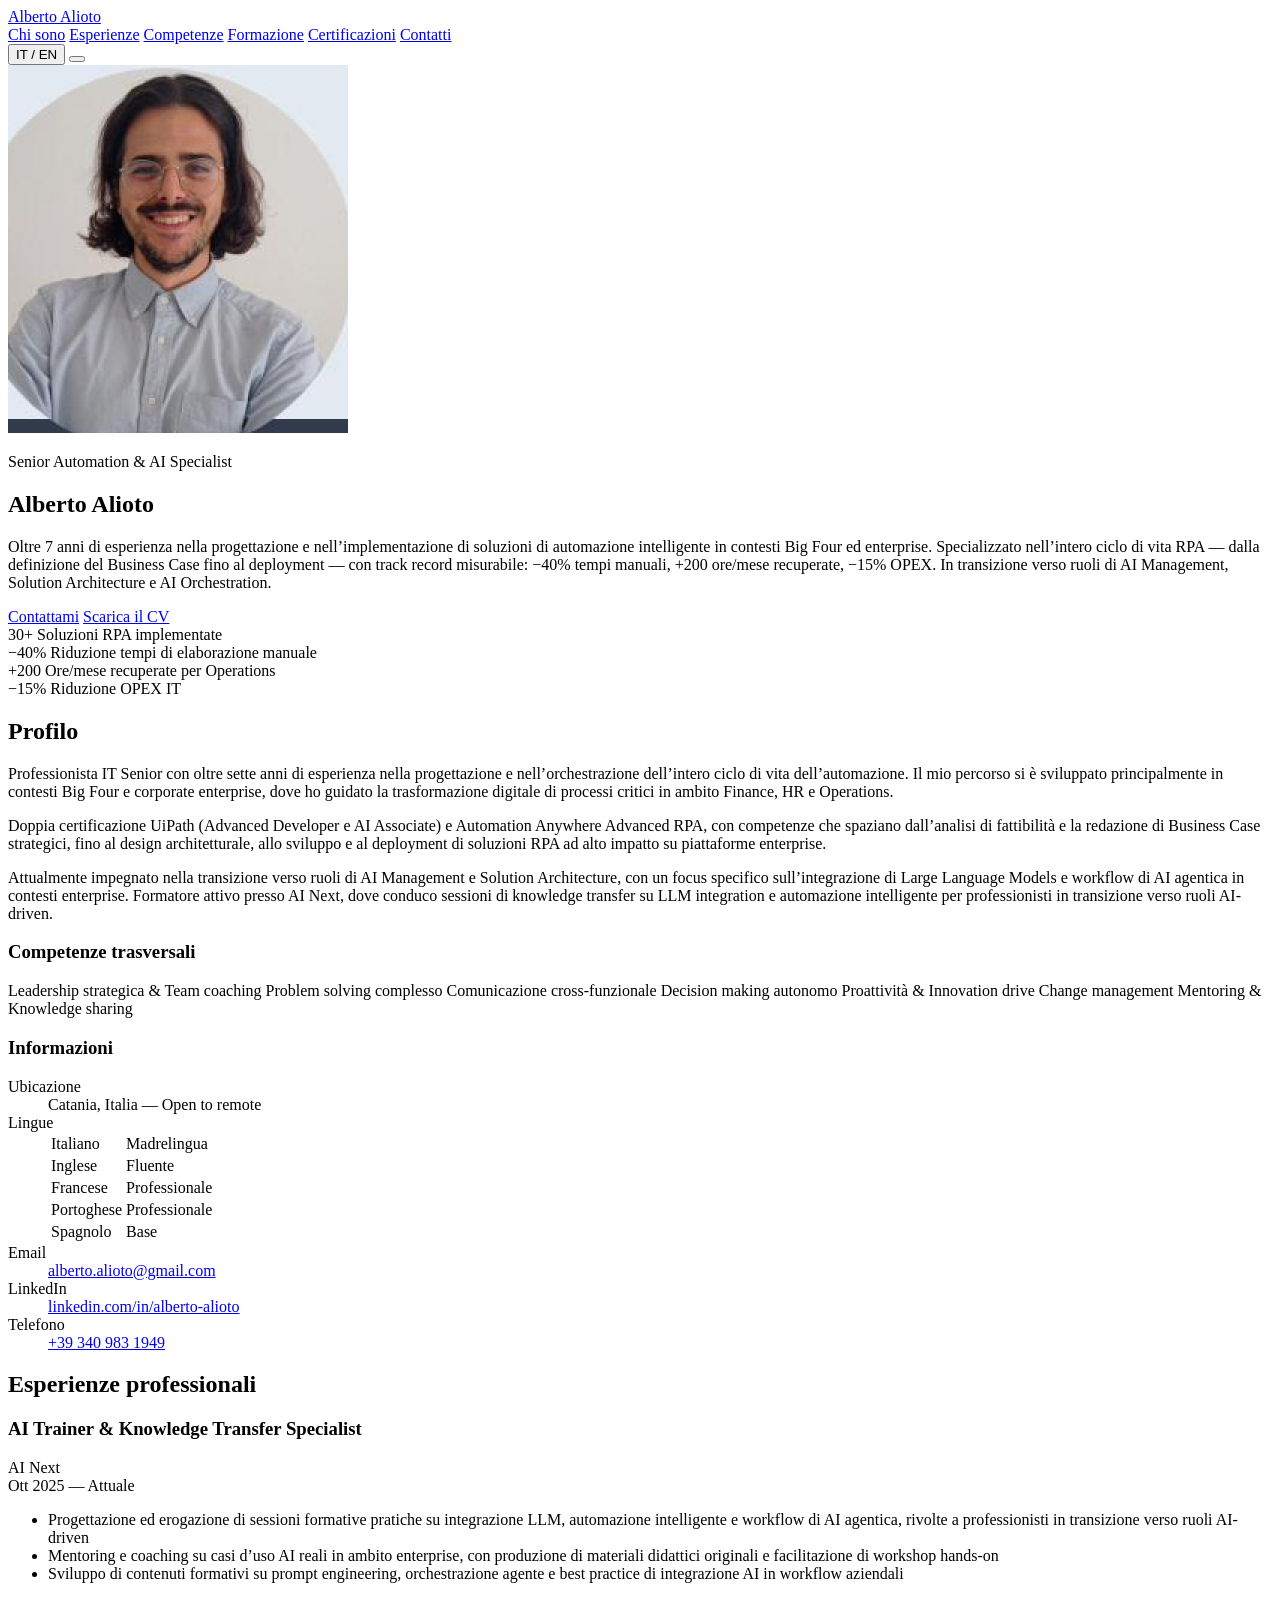
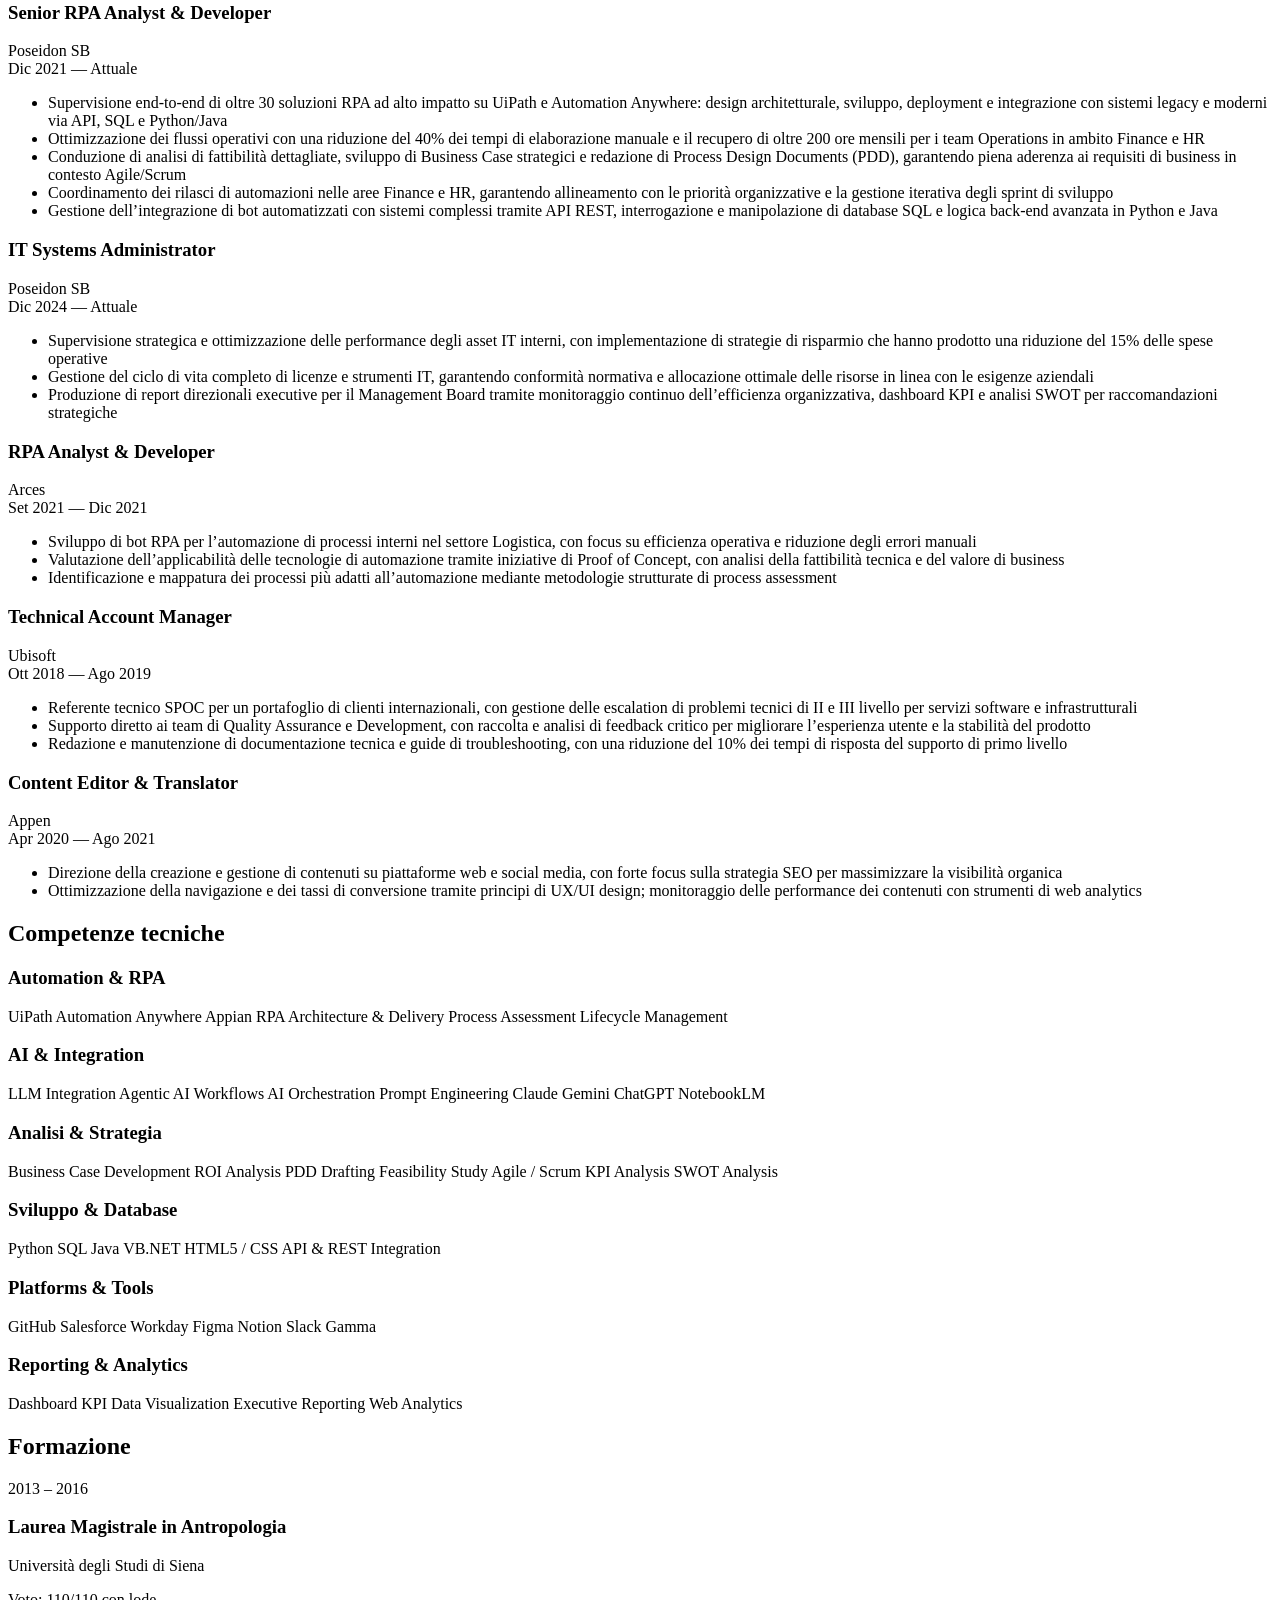
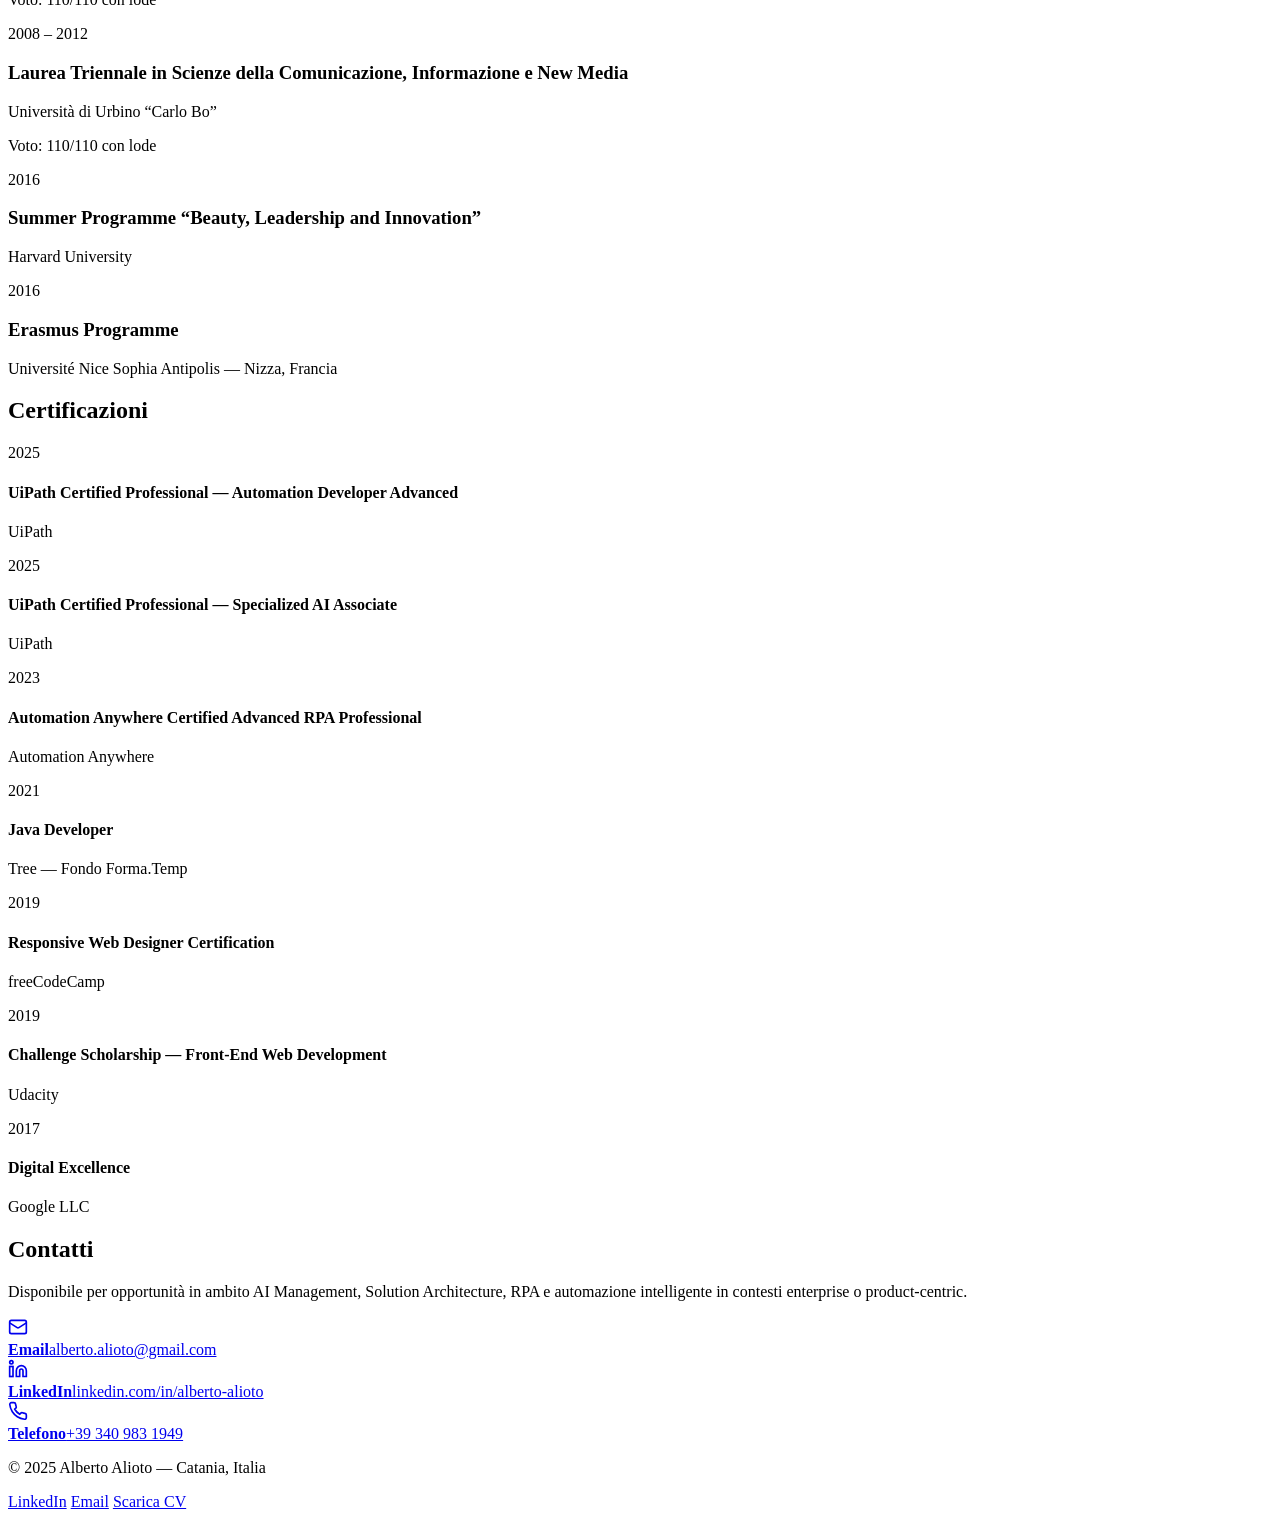
==== commit d722f766: "Add files via upload" ====
--- a/index.html
+++ b/index.html
@@ -4,7 +4,7 @@
     <base href="/portfolio/">
     <meta charset="UTF-8">
     <meta name="viewport" content="width=device-width, initial-scale=1.0">
-    <meta name="description" content="Alberto Alioto — Senior Automation & AI Specialist. Progettazione e implementazione di soluzioni RPA enterprise, AI orchestration e business process optimization.">
+    <meta name="description" content="Alberto Alioto — Senior Automation & AI Specialist. Progettazione e implementazione di soluzioni RPA enterprise, AI orchestration e business process optimization con track record misurabile in contesti Big Four.">
     <meta property="og:title" content="Alberto Alioto — Automation & AI Specialist">
     <meta property="og:description" content="7+ anni di esperienza in automazione intelligente, RPA e integrazione AI in contesti Big Four ed enterprise.">
     <meta property="og:type" content="website">
@@ -16,20 +16,20 @@
 </head>
 <body>
 
-<!-- ========== NAVBAR ========== -->
 <header class="navbar" id="navbar">
     <div class="container nav-inner">
         <a href="#hero" class="nav-logo">Alberto Alioto</a>
         <nav class="nav-links" id="navLinks">
-            <a href="#about" data-it="Chi sono" data-en="About">Chi sono</a>
-            <a href="#experience" data-it="Esperienze" data-en="Experience">Esperienze</a>
-            <a href="#skills" data-it="Competenze" data-en="Skills">Competenze</a>
+            <a href="#about"       data-it="Chi sono"       data-en="About">Chi sono</a>
+            <a href="#experience"  data-it="Esperienze"     data-en="Experience">Esperienze</a>
+            <a href="#skills"      data-it="Competenze"     data-en="Skills">Competenze</a>
+            <a href="#education"   data-it="Formazione"     data-en="Education">Formazione</a>
             <a href="#certifications" data-it="Certificazioni" data-en="Certifications">Certificazioni</a>
-            <a href="#contact" data-it="Contatti" data-en="Contact">Contatti</a>
+            <a href="#contact"     data-it="Contatti"       data-en="Contact">Contatti</a>
         </nav>
         <div class="nav-actions">
             <button class="lang-toggle" id="langToggle" aria-label="Switch language">
-                <span class="lang-active">IT</span> / <span class="lang-inactive">EN</span>
+                <span class="lang-it active">IT</span><span class="sep"> / </span><span class="lang-en">EN</span>
             </button>
             <button class="menu-toggle" id="menuToggle" aria-label="Menu">
                 <span></span><span></span><span></span>
@@ -38,25 +38,29 @@
     </div>
 </header>
 
-<!-- ========== HERO ========== -->
+<!-- HERO -->
 <section class="hero" id="hero">
     <div class="container hero-grid">
+        <div class="hero-photo">
+            <img src="[data-uri]" alt="Alberto Alioto" width="340" height="368">
+        </div>
         <div class="hero-text">
-            <p class="hero-label" data-it="Senior Automation & AI Specialist" data-en="Senior Automation & AI Specialist">Senior Automation & AI Specialist</p>
+            <p class="hero-label" data-it="Senior Automation &amp; AI Specialist" data-en="Senior Automation &amp; AI Specialist">Senior Automation &amp; AI Specialist</p>
             <h1>Alberto Alioto</h1>
-            <p class="hero-desc" data-it="Oltre 7 anni di esperienza nella progettazione e nell'implementazione di soluzioni di automazione intelligente in contesti Big Four ed enterprise. Certificato UiPath e Automation Anywhere, con risultati misurabili in efficienza operativa e riduzione dei costi." data-en="Over 7 years of experience designing and implementing intelligent automation solutions in Big Four and enterprise environments. UiPath and Automation Anywhere certified, with measurable results in operational efficiency and cost reduction.">Oltre 7 anni di esperienza nella progettazione e nell'implementazione di soluzioni di automazione intelligente in contesti Big Four ed enterprise. Certificato UiPath e Automation Anywhere, con risultati misurabili in efficienza operativa e riduzione dei costi.</p>
+            <p class="hero-desc"
+               data-it="Oltre 7 anni di esperienza nella progettazione e nell&rsquo;implementazione di soluzioni di automazione intelligente in contesti Big Four ed enterprise. Specializzato nell&rsquo;intero ciclo di vita RPA — dalla definizione del Business Case fino al deployment — con track record misurabile: &minus;40% tempi manuali, +200 ore/mese recuperate, &minus;15% OPEX. In transizione verso ruoli di AI Management, Solution Architecture e AI Orchestration."
+               data-en="Over 7 years designing and delivering intelligent automation solutions in Big Four and enterprise environments. Specialised in the full RPA lifecycle — from Business Case through to deployment — with measurable outcomes: &minus;40% manual processing time, +200 hours/month recovered, &minus;15% OPEX. Transitioning towards AI Management, Solution Architecture and AI Orchestration roles.">
+               Oltre 7 anni di esperienza nella progettazione e nell&rsquo;implementazione di soluzioni di automazione intelligente in contesti Big Four ed enterprise. Specializzato nell&rsquo;intero ciclo di vita RPA — dalla definizione del Business Case fino al deployment — con track record misurabile: &minus;40% tempi manuali, +200 ore/mese recuperate, &minus;15% OPEX. In transizione verso ruoli di AI Management, Solution Architecture e AI Orchestration.
+            </p>
             <div class="hero-actions">
-                <a href="#contact" class="btn-primary" data-it="Contattami" data-en="Get in touch">Contattami</a>
+                <a href="#contact"  class="btn-primary"  data-it="Contattami"    data-en="Get in touch">Contattami</a>
                 <a href="assets/cv-alberto-alioto.pdf" target="_blank" class="btn-outline" data-it="Scarica il CV" data-en="Download CV">Scarica il CV</a>
             </div>
         </div>
-        <div class="hero-photo">
-            <img src="assets/alberto-alioto.png" alt="Alberto Alioto" width="400" height="433">
-        </div>
-    </div>
-</section>
-
-<!-- ========== METRICS ========== -->
+    </div>
+</section>
+
+<!-- METRICS -->
 <section class="metrics">
     <div class="container metrics-grid">
         <div class="metric-item">
@@ -64,41 +68,79 @@
             <span class="metric-text" data-it="Soluzioni RPA implementate" data-en="RPA solutions delivered">Soluzioni RPA implementate</span>
         </div>
         <div class="metric-item">
-            <span class="metric-number">–40%</span>
-            <span class="metric-text" data-it="Tempi di elaborazione manuale" data-en="Manual processing time">Tempi di elaborazione manuale</span>
+            <span class="metric-number">&minus;40%</span>
+            <span class="metric-text" data-it="Riduzione tempi di elaborazione manuale" data-en="Reduction in manual processing time">Riduzione tempi di elaborazione manuale</span>
         </div>
         <div class="metric-item">
             <span class="metric-number">+200</span>
-            <span class="metric-text" data-it="Ore/mese recuperate" data-en="Hours/month recovered">Ore/mese recuperate</span>
+            <span class="metric-text" data-it="Ore/mese recuperate per Operations" data-en="Hours/month recovered for Operations">Ore/mese recuperate per Operations</span>
         </div>
         <div class="metric-item">
-            <span class="metric-number">–15%</span>
+            <span class="metric-number">&minus;15%</span>
             <span class="metric-text" data-it="Riduzione OPEX IT" data-en="IT OPEX reduction">Riduzione OPEX IT</span>
         </div>
     </div>
 </section>
 
-<!-- ========== ABOUT ========== -->
+<!-- ABOUT -->
 <section class="section" id="about">
     <div class="container">
-        <h2 class="section-heading" data-it="Chi sono" data-en="About me">Chi sono</h2>
+        <h2 class="section-heading" data-it="Profilo" data-en="Profile">Profilo</h2>
         <div class="about-grid">
             <div class="about-main">
-                <p data-it="Professionista IT Senior specializzato nell'orchestrazione dell'intero ciclo di vita dell'automazione: dall'analisi di fattibilità e la redazione di Business Case strategici, fino al design, allo sviluppo e al deployment di soluzioni RPA ad alto impatto su piattaforme UiPath e Automation Anywhere." data-en="Senior IT Professional specialising in full automation lifecycle orchestration: from feasibility analysis and strategic business case development to the design, build and deployment of high-impact RPA solutions on UiPath and Automation Anywhere platforms.">Professionista IT Senior specializzato nell'orchestrazione dell'intero ciclo di vita dell'automazione: dall'analisi di fattibilità e la redazione di Business Case strategici, fino al design, allo sviluppo e al deployment di soluzioni RPA ad alto impatto su piattaforme UiPath e Automation Anywhere.</p>
-                <p data-it="Attualmente in transizione verso ruoli di AI Management, Solution Architecture e AI Orchestration, con un focus specifico sull'integrazione di Large Language Models e workflow di AI agentica in contesti enterprise." data-en="Currently transitioning towards AI Management, Solution Architecture and AI Orchestration roles, with a specific focus on integrating Large Language Models and agentic AI workflows in enterprise settings.">Attualmente in transizione verso ruoli di AI Management, Solution Architecture e AI Orchestration, con un focus specifico sull'integrazione di Large Language Models e workflow di AI agentica in contesti enterprise.</p>
-                <p data-it="Formatore attivo in community AI su temi di LLM integration, automazione intelligente e workflow agentici, con approccio da mentor e coach per professionisti in transizione verso ruoli AI-driven." data-en="Active trainer in AI communities on LLM integration, intelligent automation and agentic workflows, with a mentor and coach approach for professionals transitioning to AI-driven roles.">Formatore attivo in community AI su temi di LLM integration, automazione intelligente e workflow agentici, con approccio da mentor e coach per professionisti in transizione verso ruoli AI-driven.</p>
-            </div>
+                <p data-it="Professionista IT Senior con oltre sette anni di esperienza nella progettazione e nell&rsquo;orchestrazione dell&rsquo;intero ciclo di vita dell&rsquo;automazione. Il mio percorso si &egrave; sviluppato principalmente in contesti Big Four e corporate enterprise, dove ho guidato la trasformazione digitale di processi critici in ambito Finance, HR e Operations."
+                   data-en="Senior IT Professional with over seven years of experience designing and orchestrating the full automation lifecycle. My career has developed primarily in Big Four and enterprise corporate environments, where I have led the digital transformation of critical processes across Finance, HR and Operations.">
+                   Professionista IT Senior con oltre sette anni di esperienza nella progettazione e nell&rsquo;orchestrazione dell&rsquo;intero ciclo di vita dell&rsquo;automazione. Il mio percorso si &egrave; sviluppato principalmente in contesti Big Four e corporate enterprise, dove ho guidato la trasformazione digitale di processi critici in ambito Finance, HR e Operations.
+                </p>
+                <p data-it="Doppia certificazione UiPath (Advanced Developer e AI Associate) e Automation Anywhere Advanced RPA, con competenze che spaziano dall&rsquo;analisi di fattibilit&agrave; e la redazione di Business Case strategici, fino al design architetturale, allo sviluppo e al deployment di soluzioni RPA ad alto impatto su piattaforme enterprise."
+                   data-en="Dual certified in UiPath (Advanced Developer and AI Associate) and Automation Anywhere Advanced RPA, with competencies spanning from feasibility analysis and strategic Business Case drafting, through to architectural design, development and deployment of high-impact RPA solutions on enterprise platforms.">
+                   Doppia certificazione UiPath (Advanced Developer e AI Associate) e Automation Anywhere Advanced RPA, con competenze che spaziano dall&rsquo;analisi di fattibilit&agrave; e la redazione di Business Case strategici, fino al design architetturale, allo sviluppo e al deployment di soluzioni RPA ad alto impatto su piattaforme enterprise.
+                </p>
+                <p data-it="Attualmente impegnato nella transizione verso ruoli di AI Management e Solution Architecture, con un focus specifico sull&rsquo;integrazione di Large Language Models e workflow di AI agentica in contesti enterprise. Formatore attivo presso AI Next, dove conduco sessioni di knowledge transfer su LLM integration e automazione intelligente per professionisti in transizione verso ruoli AI-driven."
+                   data-en="Currently focused on transitioning into AI Management and Solution Architecture roles, with a specific emphasis on Large Language Model integration and agentic AI workflows in enterprise settings. Active trainer at AI Next, where I deliver knowledge transfer sessions on LLM integration and intelligent automation for professionals moving into AI-driven roles.">
+                   Attualmente impegnato nella transizione verso ruoli di AI Management e Solution Architecture, con un focus specifico sull&rsquo;integrazione di Large Language Models e workflow di AI agentica in contesti enterprise. Formatore attivo presso AI Next, dove conduco sessioni di knowledge transfer su LLM integration e automazione intelligente per professionisti in transizione verso ruoli AI-driven.
+                </p>
+
+                <div class="soft-skills">
+                    <h3 data-it="Competenze trasversali" data-en="Soft skills">Competenze trasversali</h3>
+                    <div class="tags">
+                        <span data-it="Leadership strategica &amp; Team coaching" data-en="Strategic leadership &amp; Team coaching">Leadership strategica &amp; Team coaching</span>
+                        <span data-it="Problem solving complesso" data-en="Complex problem solving">Problem solving complesso</span>
+                        <span data-it="Comunicazione cross-funzionale" data-en="Cross-functional communication">Comunicazione cross-funzionale</span>
+                        <span data-it="Decision making autonomo" data-en="Autonomous decision making">Decision making autonomo</span>
+                        <span data-it="Proattivit&agrave; &amp; Innovation drive" data-en="Proactivity &amp; Innovation drive">Proattivit&agrave; &amp; Innovation drive</span>
+                        <span data-it="Change management" data-en="Change management">Change management</span>
+                        <span data-it="Mentoring &amp; Knowledge sharing" data-en="Mentoring &amp; Knowledge sharing">Mentoring &amp; Knowledge sharing</span>
+                    </div>
+                </div>
+            </div>
+
             <div class="about-sidebar">
                 <div class="sidebar-card">
                     <h3 data-it="Informazioni" data-en="Details">Informazioni</h3>
                     <dl class="info-dl">
                         <dt data-it="Ubicazione" data-en="Location">Ubicazione</dt>
-                        <dd>Catania, Italia — Open to remote</dd>
+                        <dd>Catania, Italia &mdash; Open to remote</dd>
+
                         <dt data-it="Lingue" data-en="Languages">Lingue</dt>
-                        <dd data-it="Italiano (madrelingua), Inglese (fluente), Francese (professionale), Portoghese (professionale), Spagnolo (base)" data-en="Italian (native), English (fluent), French (professional), Portuguese (professional), Spanish (basic)">Italiano (madrelingua), Inglese (fluente), Francese (professionale), Portoghese (professionale), Spagnolo (base)</dd>
-                        <dt data-it="Formazione" data-en="Education">Formazione</dt>
-                        <dd data-it="Laurea Magistrale in Antropologia — Università di Siena (110/110)" data-en="Master's Degree in Anthropology — University of Siena (110/110)">Laurea Magistrale in Antropologia — Università di Siena (110/110)</dd>
-                        <dd data-it="Laurea Triennale in Scienze della Comunicazione — Università di Urbino (110/110)" data-en="Bachelor's Degree in Communication Sciences — University of Urbino (110/110)">Laurea Triennale in Scienze della Comunicazione — Università di Urbino (110/110)</dd>
+                        <dd>
+                            <table class="lang-table">
+                                <tr><td data-it="Italiano" data-en="Italian">Italiano</td><td data-it="Madrelingua" data-en="Native">Madrelingua</td></tr>
+                                <tr><td>Inglese</td><td data-it="Fluente" data-en="Fluent">Fluente</td></tr>
+                                <tr><td>Francese</td><td data-it="Professionale" data-en="Professional">Professionale</td></tr>
+                                <tr><td>Portoghese</td><td data-it="Professionale" data-en="Professional">Professionale</td></tr>
+                                <tr><td>Spagnolo</td><td data-it="Base" data-en="Basic">Base</td></tr>
+                            </table>
+                        </dd>
+
+                        <dt>Email</dt>
+                        <dd><a href="mailto:alberto.alioto@gmail.com">alberto.alioto@gmail.com</a></dd>
+
+                        <dt>LinkedIn</dt>
+                        <dd><a href="https://linkedin.com/in/alberto-alioto/" target="_blank">linkedin.com/in/alberto-alioto</a></dd>
+
+                        <dt data-it="Telefono" data-en="Phone">Telefono</dt>
+                        <dd><a href="tel:+393409831949">+39 340 983 1949</a></dd>
                     </dl>
                 </div>
             </div>
@@ -106,167 +148,250 @@
     </div>
 </section>
 
-<!-- ========== EXPERIENCE ========== -->
+<!-- EXPERIENCE -->
 <section class="section section-alt" id="experience">
     <div class="container">
         <h2 class="section-heading" data-it="Esperienze professionali" data-en="Professional experience">Esperienze professionali</h2>
 
         <div class="timeline">
+
             <article class="timeline-item">
-                <div class="timeline-marker current"></div>
+                <div class="timeline-dot current"></div>
                 <div class="timeline-content">
                     <div class="timeline-header">
-                        <h3>AI Trainer & Knowledge Transfer</h3>
-                        <span class="timeline-company">AI Next</span>
-                        <span class="timeline-date" data-it="Ott 2025 — Attuale" data-en="Oct 2025 — Present">Ott 2025 — Attuale</span>
+                        <div>
+                            <h3>AI Trainer &amp; Knowledge Transfer Specialist</h3>
+                            <span class="company">AI Next</span>
+                        </div>
+                        <span class="period" data-it="Ott 2025 &mdash; Attuale" data-en="Oct 2025 &mdash; Present">Ott 2025 &mdash; Attuale</span>
                     </div>
                     <ul>
-                        <li data-it="Progettazione ed erogazione di sessioni formative pratiche su integrazione LLM, automazione intelligente e workflow di AI agentica" data-en="Design and delivery of hands-on training sessions on LLM integration, intelligent automation and agentic AI workflows">Progettazione ed erogazione di sessioni formative pratiche su integrazione LLM, automazione intelligente e workflow di AI agentica</li>
-                        <li data-it="Mentoring e coaching su casi d'uso AI reali, con produzione di contenuti didattici e facilitazione di sessioni pratiche hands-on" data-en="Mentoring and coaching on real AI use cases, producing educational content and facilitating hands-on practical sessions">Mentoring e coaching su casi d'uso AI reali, con produzione di contenuti didattici e facilitazione di sessioni pratiche hands-on</li>
+                        <li data-it="Progettazione ed erogazione di sessioni formative pratiche su integrazione LLM, automazione intelligente e workflow di AI agentica, rivolte a professionisti in transizione verso ruoli AI-driven" data-en="Design and delivery of hands-on training sessions on LLM integration, intelligent automation and agentic AI workflows, targeting professionals transitioning into AI-driven roles">Progettazione ed erogazione di sessioni formative pratiche su integrazione LLM, automazione intelligente e workflow di AI agentica, rivolte a professionisti in transizione verso ruoli AI-driven</li>
+                        <li data-it="Mentoring e coaching su casi d&rsquo;uso AI reali in ambito enterprise, con produzione di materiali didattici originali e facilitazione di workshop hands-on" data-en="Mentoring and coaching on real enterprise AI use cases, producing original educational materials and facilitating hands-on workshops">Mentoring e coaching su casi d&rsquo;uso AI reali in ambito enterprise, con produzione di materiali didattici originali e facilitazione di workshop hands-on</li>
+                        <li data-it="Sviluppo di contenuti formativi su prompt engineering, orchestrazione agente e best practice di integrazione AI in workflow aziendali" data-en="Development of training content on prompt engineering, agent orchestration and AI integration best practices in business workflows">Sviluppo di contenuti formativi su prompt engineering, orchestrazione agente e best practice di integrazione AI in workflow aziendali</li>
                     </ul>
                 </div>
             </article>
 
             <article class="timeline-item">
-                <div class="timeline-marker current"></div>
+                <div class="timeline-dot current"></div>
                 <div class="timeline-content">
                     <div class="timeline-header">
-                        <h3>Senior RPA Analyst & Developer</h3>
-                        <span class="timeline-company">Poseidon SB</span>
-                        <span class="timeline-date" data-it="Dic 2021 — Attuale" data-en="Dec 2021 — Present">Dic 2021 — Attuale</span>
+                        <div>
+                            <h3>Senior RPA Analyst &amp; Developer</h3>
+                            <span class="company">Poseidon SB</span>
+                        </div>
+                        <span class="period" data-it="Dic 2021 &mdash; Attuale" data-en="Dec 2021 &mdash; Present">Dic 2021 &mdash; Attuale</span>
                     </div>
                     <ul>
-                        <li data-it="Supervisione end-to-end di oltre 30 soluzioni RPA ad alto impatto su UiPath e Automation Anywhere: design, sviluppo, deployment e integrazione via API, SQL e Python" data-en="End-to-end oversight of 30+ high-impact RPA solutions on UiPath and Automation Anywhere: design, development, deployment and integration via API, SQL and Python">Supervisione end-to-end di oltre 30 soluzioni RPA ad alto impatto su UiPath e Automation Anywhere: design, sviluppo, deployment e integrazione via API, SQL e Python</li>
-                        <li data-it="Riduzione del 40% dei tempi di elaborazione manuale e recupero di oltre 200 ore/mese per i team Operations" data-en="40% reduction in manual processing time and recovery of 200+ hours/month for Operations teams">Riduzione del 40% dei tempi di elaborazione manuale e recupero di oltre 200 ore/mese per i team Operations</li>
-                        <li data-it="Redazione di Business Case strategici, analisi di fattibilità e Process Design Documents in contesto Agile/Scrum" data-en="Strategic Business Case drafting, feasibility analyses and Process Design Documents within Agile/Scrum framework">Redazione di Business Case strategici, analisi di fattibilità e Process Design Documents in contesto Agile/Scrum</li>
-                        <li data-it="Coordinamento del rilascio di automazioni in ambito Finance e HR, garantendo allineamento con le priorità organizzative" data-en="Coordination of automation releases across Finance and HR, ensuring alignment with organisational priorities">Coordinamento del rilascio di automazioni in ambito Finance e HR, garantendo allineamento con le priorità organizzative</li>
+                        <li data-it="Supervisione end-to-end di oltre 30 soluzioni RPA ad alto impatto su UiPath e Automation Anywhere: design architetturale, sviluppo, deployment e integrazione con sistemi legacy e moderni via API, SQL e Python/Java" data-en="End-to-end oversight of 30+ high-impact RPA solutions on UiPath and Automation Anywhere: architectural design, development, deployment and integration with legacy and modern systems via API, SQL and Python/Java">Supervisione end-to-end di oltre 30 soluzioni RPA ad alto impatto su UiPath e Automation Anywhere: design architetturale, sviluppo, deployment e integrazione con sistemi legacy e moderni via API, SQL e Python/Java</li>
+                        <li data-it="Ottimizzazione dei flussi operativi con una riduzione del 40% dei tempi di elaborazione manuale e il recupero di oltre 200 ore mensili per i team Operations in ambito Finance e HR" data-en="Operational workflow optimisation achieving a 40% reduction in manual processing time and recovery of 200+ monthly hours for Finance and HR Operations teams">Ottimizzazione dei flussi operativi con una riduzione del 40% dei tempi di elaborazione manuale e il recupero di oltre 200 ore mensili per i team Operations in ambito Finance e HR</li>
+                        <li data-it="Conduzione di analisi di fattibilit&agrave; dettagliate, sviluppo di Business Case strategici e redazione di Process Design Documents (PDD), garantendo piena aderenza ai requisiti di business in contesto Agile/Scrum" data-en="Detailed feasibility analyses, strategic Business Case development and Process Design Documents (PDD) authoring, ensuring full adherence to business requirements within an Agile/Scrum context">Conduzione di analisi di fattibilit&agrave; dettagliate, sviluppo di Business Case strategici e redazione di Process Design Documents (PDD), garantendo piena aderenza ai requisiti di business in contesto Agile/Scrum</li>
+                        <li data-it="Coordinamento dei rilasci di automazioni nelle aree Finance e HR, garantendo allineamento con le priorit&agrave; organizzative e la gestione iterativa degli sprint di sviluppo" data-en="Coordination of automation releases across Finance and HR areas, ensuring alignment with organisational priorities and iterative management of development sprints">Coordinamento dei rilasci di automazioni nelle aree Finance e HR, garantendo allineamento con le priorit&agrave; organizzative e la gestione iterativa degli sprint di sviluppo</li>
+                        <li data-it="Gestione dell&rsquo;integrazione di bot automatizzati con sistemi complessi tramite API REST, interrogazione e manipolazione di database SQL e logica back-end avanzata in Python e Java" data-en="Management of automated bot integration with complex systems via REST APIs, SQL database querying and manipulation, and advanced back-end logic in Python and Java">Gestione dell&rsquo;integrazione di bot automatizzati con sistemi complessi tramite API REST, interrogazione e manipolazione di database SQL e logica back-end avanzata in Python e Java</li>
                     </ul>
                 </div>
             </article>
 
             <article class="timeline-item">
-                <div class="timeline-marker current"></div>
+                <div class="timeline-dot current"></div>
                 <div class="timeline-content">
                     <div class="timeline-header">
-                        <h3>IT Systems Administrator</h3>
-                        <span class="timeline-company">Poseidon SB</span>
-                        <span class="timeline-date" data-it="Dic 2024 — Attuale" data-en="Dec 2024 — Present">Dic 2024 — Attuale</span>
+                        <div>
+                            <h3>IT Systems Administrator</h3>
+                            <span class="company">Poseidon SB</span>
+                        </div>
+                        <span class="period" data-it="Dic 2024 &mdash; Attuale" data-en="Dec 2024 &mdash; Present">Dic 2024 &mdash; Attuale</span>
                     </div>
                     <ul>
-                        <li data-it="Supervisione strategica degli asset IT interni con riduzione del 15% degli OPEX e massimizzazione del ROI" data-en="Strategic oversight of internal IT assets with 15% OPEX reduction and ROI maximisation">Supervisione strategica degli asset IT interni con riduzione del 15% degli OPEX e massimizzazione del ROI</li>
-                        <li data-it="Produzione di reportistica direzionale per il Management Board tramite dashboard KPI e analisi SWOT" data-en="Executive reporting for the Management Board through KPI dashboards and SWOT analysis">Produzione di reportistica direzionale per il Management Board tramite dashboard KPI e analisi SWOT</li>
+                        <li data-it="Supervisione strategica e ottimizzazione delle performance degli asset IT interni, con implementazione di strategie di risparmio che hanno prodotto una riduzione del 15% delle spese operative" data-en="Strategic oversight and performance optimisation of internal IT assets, implementing cost-saving strategies that achieved a 15% reduction in operational expenditure">Supervisione strategica e ottimizzazione delle performance degli asset IT interni, con implementazione di strategie di risparmio che hanno prodotto una riduzione del 15% delle spese operative</li>
+                        <li data-it="Gestione del ciclo di vita completo di licenze e strumenti IT, garantendo conformit&agrave; normativa e allocazione ottimale delle risorse in linea con le esigenze aziendali" data-en="Full lifecycle management of IT licences and tools, ensuring regulatory compliance and optimal resource allocation aligned with business needs">Gestione del ciclo di vita completo di licenze e strumenti IT, garantendo conformit&agrave; normativa e allocazione ottimale delle risorse in linea con le esigenze aziendali</li>
+                        <li data-it="Produzione di report direzionali executive per il Management Board tramite monitoraggio continuo dell&rsquo;efficienza organizzativa, dashboard KPI e analisi SWOT per raccomandazioni strategiche" data-en="Production of executive directional reports for the Management Board through continuous monitoring of organisational efficiency, KPI dashboards and SWOT analysis for strategic recommendations">Produzione di report direzionali executive per il Management Board tramite monitoraggio continuo dell&rsquo;efficienza organizzativa, dashboard KPI e analisi SWOT per raccomandazioni strategiche</li>
                     </ul>
                 </div>
             </article>
 
             <article class="timeline-item">
-                <div class="timeline-marker"></div>
+                <div class="timeline-dot"></div>
                 <div class="timeline-content">
                     <div class="timeline-header">
-                        <h3>RPA Analyst & Developer</h3>
-                        <span class="timeline-company">Arces</span>
-                        <span class="timeline-date" data-it="Set 2021 — Dic 2021" data-en="Sep 2021 — Dec 2021">Set 2021 — Dic 2021</span>
+                        <div>
+                            <h3>RPA Analyst &amp; Developer</h3>
+                            <span class="company">Arces</span>
+                        </div>
+                        <span class="period" data-it="Set 2021 &mdash; Dic 2021" data-en="Sep 2021 &mdash; Dec 2021">Set 2021 &mdash; Dic 2021</span>
                     </div>
                     <ul>
-                        <li data-it="Sviluppo di bot RPA per l'automazione di processi interni nel settore Logistica" data-en="RPA bot development for internal process automation in the Logistics sector">Sviluppo di bot RPA per l'automazione di processi interni nel settore Logistica</li>
-                        <li data-it="Valutazione dell'applicabilità delle tecnologie di automazione tramite Proof of Concept su fattibilità tecnica e valore di business" data-en="Automation technology applicability assessment through Proof of Concept on technical feasibility and business value">Valutazione dell'applicabilità delle tecnologie di automazione tramite Proof of Concept su fattibilità tecnica e valore di business</li>
+                        <li data-it="Sviluppo di bot RPA per l&rsquo;automazione di processi interni nel settore Logistica, con focus su efficienza operativa e riduzione degli errori manuali" data-en="RPA bot development for internal process automation in the Logistics sector, focused on operational efficiency and reduction of manual errors">Sviluppo di bot RPA per l&rsquo;automazione di processi interni nel settore Logistica, con focus su efficienza operativa e riduzione degli errori manuali</li>
+                        <li data-it="Valutazione dell&rsquo;applicabilit&agrave; delle tecnologie di automazione tramite iniziative di Proof of Concept, con analisi della fattibilit&agrave; tecnica e del valore di business" data-en="Automation technology applicability assessment through Proof of Concept initiatives, analysing technical feasibility and business value">Valutazione dell&rsquo;applicabilit&agrave; delle tecnologie di automazione tramite iniziative di Proof of Concept, con analisi della fattibilit&agrave; tecnica e del valore di business</li>
+                        <li data-it="Identificazione e mappatura dei processi pi&ugrave; adatti all&rsquo;automazione mediante metodologie strutturate di process assessment" data-en="Identification and mapping of processes best suited for automation using structured process assessment methodologies">Identificazione e mappatura dei processi pi&ugrave; adatti all&rsquo;automazione mediante metodologie strutturate di process assessment</li>
                     </ul>
                 </div>
             </article>
 
             <article class="timeline-item">
-                <div class="timeline-marker"></div>
+                <div class="timeline-dot"></div>
                 <div class="timeline-content">
                     <div class="timeline-header">
-                        <h3>Technical Account Manager</h3>
-                        <span class="timeline-company">Ubisoft</span>
-                        <span class="timeline-date" data-it="Ott 2018 — Ago 2019" data-en="Oct 2018 — Aug 2019">Ott 2018 — Ago 2019</span>
+                        <div>
+                            <h3>Technical Account Manager</h3>
+                            <span class="company">Ubisoft</span>
+                        </div>
+                        <span class="period" data-it="Ott 2018 &mdash; Ago 2019" data-en="Oct 2018 &mdash; Aug 2019">Ott 2018 &mdash; Ago 2019</span>
                     </div>
                     <ul>
-                        <li data-it="Referente tecnico SPOC per clienti internazionali: gestione escalation Tier II/III per servizi software e infrastrutturali" data-en="Technical SPOC for international clients: Tier II/III escalation management for software and infrastructure services">Referente tecnico SPOC per clienti internazionali: gestione escalation Tier II/III per servizi software e infrastrutturali</li>
-                        <li data-it="Redazione di knowledge base tecnica e troubleshooting guide con riduzione del 10% dei tempi di risposta del supporto" data-en="Technical knowledge base and troubleshooting guide authoring, achieving a 10% reduction in support response time">Redazione di knowledge base tecnica e troubleshooting guide con riduzione del 10% dei tempi di risposta del supporto</li>
+                        <li data-it="Referente tecnico SPOC per un portafoglio di clienti internazionali, con gestione delle escalation di problemi tecnici di II e III livello per servizi software e infrastrutturali" data-en="Technical SPOC for a portfolio of international clients, managing Tier II and III escalations for software and infrastructure services">Referente tecnico SPOC per un portafoglio di clienti internazionali, con gestione delle escalation di problemi tecnici di II e III livello per servizi software e infrastrutturali</li>
+                        <li data-it="Supporto diretto ai team di Quality Assurance e Development, con raccolta e analisi di feedback critico per migliorare l&rsquo;esperienza utente e la stabilit&agrave; del prodotto" data-en="Direct support to Quality Assurance and Development teams, gathering and analysing critical feedback to improve user experience and product stability">Supporto diretto ai team di Quality Assurance e Development, con raccolta e analisi di feedback critico per migliorare l&rsquo;esperienza utente e la stabilit&agrave; del prodotto</li>
+                        <li data-it="Redazione e manutenzione di documentazione tecnica e guide di troubleshooting, con una riduzione del 10% dei tempi di risposta del supporto di primo livello" data-en="Authoring and maintenance of technical documentation and troubleshooting guides, achieving a 10% reduction in first-level support response time">Redazione e manutenzione di documentazione tecnica e guide di troubleshooting, con una riduzione del 10% dei tempi di risposta del supporto di primo livello</li>
                     </ul>
                 </div>
             </article>
 
             <article class="timeline-item">
-                <div class="timeline-marker"></div>
+                <div class="timeline-dot"></div>
                 <div class="timeline-content">
                     <div class="timeline-header">
-                        <h3>Content Editor & Translator</h3>
-                        <span class="timeline-company">Appen</span>
-                        <span class="timeline-date" data-it="Apr 2020 — Ago 2021" data-en="Apr 2020 — Aug 2021">Apr 2020 — Ago 2021</span>
+                        <div>
+                            <h3>Content Editor &amp; Translator</h3>
+                            <span class="company">Appen</span>
+                        </div>
+                        <span class="period" data-it="Apr 2020 &mdash; Ago 2021" data-en="Apr 2020 &mdash; Aug 2021">Apr 2020 &mdash; Ago 2021</span>
                     </div>
                     <ul>
-                        <li data-it="Gestione di contenuti multicanale con focus su strategia SEO e ottimizzazione UX/UI per massimizzare visibilità organica e conversioni" data-en="Multi-channel content management with SEO strategy and UX/UI optimisation focus to maximise organic visibility and conversions">Gestione di contenuti multicanale con focus su strategia SEO e ottimizzazione UX/UI per massimizzare visibilità organica e conversioni</li>
+                        <li data-it="Direzione della creazione e gestione di contenuti su piattaforme web e social media, con forte focus sulla strategia SEO per massimizzare la visibilit&agrave; organica" data-en="Direction of content creation and management across web platforms and social media, with a strong SEO strategy focus to maximise organic visibility">Direzione della creazione e gestione di contenuti su piattaforme web e social media, con forte focus sulla strategia SEO per massimizzare la visibilit&agrave; organica</li>
+                        <li data-it="Ottimizzazione della navigazione e dei tassi di conversione tramite principi di UX/UI design; monitoraggio delle performance dei contenuti con strumenti di web analytics" data-en="Navigation and conversion rate optimisation using UX/UI design principles; content performance monitoring with web analytics tools">Ottimizzazione della navigazione e dei tassi di conversione tramite principi di UX/UI design; monitoraggio delle performance dei contenuti con strumenti di web analytics</li>
                     </ul>
                 </div>
             </article>
-        </div>
-    </div>
-</section>
-
-<!-- ========== SKILLS ========== -->
+
+        </div>
+    </div>
+</section>
+
+<!-- SKILLS -->
 <section class="section" id="skills">
     <div class="container">
-        <h2 class="section-heading" data-it="Competenze" data-en="Skills">Competenze</h2>
+        <h2 class="section-heading" data-it="Competenze tecniche" data-en="Technical skills">Competenze tecniche</h2>
         <div class="skills-grid">
             <div class="skill-block">
-                <h3>Automation & RPA</h3>
+                <h3>Automation &amp; RPA</h3>
                 <div class="tags">
-                    <span>UiPath</span><span>Automation Anywhere</span><span>Appian</span><span>RPA Architecture</span><span>Process Assessment</span>
+                    <span>UiPath</span>
+                    <span>Automation Anywhere</span>
+                    <span>Appian</span>
+                    <span>RPA Architecture &amp; Delivery</span>
+                    <span>Process Assessment</span>
+                    <span>Lifecycle Management</span>
                 </div>
             </div>
             <div class="skill-block">
-                <h3>AI & Integration</h3>
+                <h3>AI &amp; Integration</h3>
                 <div class="tags">
-                    <span>LLM Integration</span><span>Agentic AI</span><span>AI Orchestration</span><span>Prompt Engineering</span>
+                    <span>LLM Integration</span>
+                    <span>Agentic AI Workflows</span>
+                    <span>AI Orchestration</span>
+                    <span>Prompt Engineering</span>
+                    <span>Claude</span>
+                    <span>Gemini</span>
+                    <span>ChatGPT</span>
+                    <span>NotebookLM</span>
                 </div>
             </div>
             <div class="skill-block">
-                <h3 data-it="Analisi & Strategia" data-en="Analysis & Strategy">Analisi & Strategia</h3>
+                <h3 data-it="Analisi &amp; Strategia" data-en="Analysis &amp; Strategy">Analisi &amp; Strategia</h3>
                 <div class="tags">
-                    <span>Business Case</span><span>ROI Analysis</span><span>PDD Drafting</span><span>Feasibility Study</span><span>Agile/Scrum</span>
+                    <span>Business Case Development</span>
+                    <span>ROI Analysis</span>
+                    <span>PDD Drafting</span>
+                    <span>Feasibility Study</span>
+                    <span>Agile / Scrum</span>
+                    <span>KPI Analysis</span>
+                    <span>SWOT Analysis</span>
                 </div>
             </div>
             <div class="skill-block">
-                <h3 data-it="Sviluppo" data-en="Development">Sviluppo</h3>
+                <h3 data-it="Sviluppo &amp; Database" data-en="Development &amp; Database">Sviluppo &amp; Database</h3>
                 <div class="tags">
-                    <span>Python</span><span>SQL</span><span>Java</span><span>VB.NET</span><span>HTML/CSS</span><span>API Integration</span>
+                    <span>Python</span>
+                    <span>SQL</span>
+                    <span>Java</span>
+                    <span>VB.NET</span>
+                    <span>HTML5 / CSS</span>
+                    <span>API &amp; REST Integration</span>
                 </div>
             </div>
             <div class="skill-block">
-                <h3>Tools & Platforms</h3>
+                <h3>Platforms &amp; Tools</h3>
                 <div class="tags">
-                    <span>GitHub</span><span>Salesforce</span><span>Workday</span><span>Figma</span><span>Notion</span><span>Slack</span><span>Claude</span><span>Gemini</span><span>NotebookLM</span>
+                    <span>GitHub</span>
+                    <span>Salesforce</span>
+                    <span>Workday</span>
+                    <span>Figma</span>
+                    <span>Notion</span>
+                    <span>Slack</span>
+                    <span>Gamma</span>
                 </div>
             </div>
             <div class="skill-block">
-                <h3>Analytics</h3>
+                <h3 data-it="Reporting &amp; Analytics" data-en="Reporting &amp; Analytics">Reporting &amp; Analytics</h3>
                 <div class="tags">
-                    <span>KPI Analysis</span><span>SWOT Analysis</span><span>Data Visualization</span><span>Web Analytics</span><span>Dashboard & Reporting</span>
-                </div>
-            </div>
-        </div>
-    </div>
-</section>
-
-<!-- ========== CERTIFICATIONS ========== -->
-<section class="section section-alt" id="certifications">
+                    <span>Dashboard KPI</span>
+                    <span>Data Visualization</span>
+                    <span>Executive Reporting</span>
+                    <span>Web Analytics</span>
+                </div>
+            </div>
+        </div>
+    </div>
+</section>
+
+<!-- EDUCATION -->
+<section class="section section-alt" id="education">
+    <div class="container">
+        <h2 class="section-heading" data-it="Formazione" data-en="Education">Formazione</h2>
+        <div class="edu-grid">
+            <div class="edu-card">
+                <span class="edu-year">2013 &ndash; 2016</span>
+                <h3 data-it="Laurea Magistrale in Antropologia" data-en="Master&rsquo;s Degree in Anthropology">Laurea Magistrale in Antropologia</h3>
+                <p class="edu-institution">Universit&agrave; degli Studi di Siena</p>
+                <p class="edu-grade" data-it="Voto: 110/110 con lode" data-en="Grade: 110/110 with distinction">Voto: 110/110 con lode</p>
+            </div>
+            <div class="edu-card">
+                <span class="edu-year">2008 &ndash; 2012</span>
+                <h3 data-it="Laurea Triennale in Scienze della Comunicazione, Informazione e New Media" data-en="Bachelor&rsquo;s Degree in Communication Sciences, Information and New Media">Laurea Triennale in Scienze della Comunicazione, Informazione e New Media</h3>
+                <p class="edu-institution">Universit&agrave; di Urbino &ldquo;Carlo Bo&rdquo;</p>
+                <p class="edu-grade" data-it="Voto: 110/110 con lode" data-en="Grade: 110/110 with distinction">Voto: 110/110 con lode</p>
+            </div>
+            <div class="edu-card">
+                <span class="edu-year">2016</span>
+                <h3>Summer Programme &ldquo;Beauty, Leadership and Innovation&rdquo;</h3>
+                <p class="edu-institution">Harvard University</p>
+            </div>
+            <div class="edu-card">
+                <span class="edu-year">2016</span>
+                <h3>Erasmus Programme</h3>
+                <p class="edu-institution">Universit&eacute; Nice Sophia Antipolis &mdash; Nizza, Francia</p>
+            </div>
+        </div>
+    </div>
+</section>
+
+<!-- CERTIFICATIONS -->
+<section class="section" id="certifications">
     <div class="container">
         <h2 class="section-heading" data-it="Certificazioni" data-en="Certifications">Certificazioni</h2>
         <div class="cert-grid">
-            <div class="cert-card">
+            <div class="cert-card featured">
                 <span class="cert-year">2025</span>
-                <h4>UiPath Certified Professional — Automation Developer Advanced</h4>
+                <h4>UiPath Certified Professional &mdash; Automation Developer Advanced</h4>
                 <p>UiPath</p>
             </div>
-            <div class="cert-card">
+            <div class="cert-card featured">
                 <span class="cert-year">2025</span>
-                <h4>UiPath Certified Professional — Specialized AI Associate</h4>
+                <h4>UiPath Certified Professional &mdash; Specialized AI Associate</h4>
                 <p>UiPath</p>
             </div>
-            <div class="cert-card">
+            <div class="cert-card featured">
                 <span class="cert-year">2023</span>
                 <h4>Automation Anywhere Certified Advanced RPA Professional</h4>
                 <p>Automation Anywhere</p>
@@ -274,7 +399,7 @@
             <div class="cert-card">
                 <span class="cert-year">2021</span>
                 <h4>Java Developer</h4>
-                <p>Tree</p>
+                <p>Tree &mdash; Fondo Forma.Temp</p>
             </div>
             <div class="cert-card">
                 <span class="cert-year">2019</span>
@@ -283,7 +408,7 @@
             </div>
             <div class="cert-card">
                 <span class="cert-year">2019</span>
-                <h4>Challenge Scholarship — Front-End Web Development</h4>
+                <h4>Challenge Scholarship &mdash; Front-End Web Development</h4>
                 <p>Udacity</p>
             </div>
             <div class="cert-card">
@@ -295,99 +420,83 @@
     </div>
 </section>
 
-<!-- ========== CONTACT ========== -->
-<section class="section contact" id="contact">
-    <div class="container contact-inner">
+<!-- CONTACT -->
+<section class="section contact-section" id="contact">
+    <div class="container">
         <h2 class="section-heading" data-it="Contatti" data-en="Contact">Contatti</h2>
-        <p class="contact-lead" data-it="Disponibile per discutere di automazione intelligente, AI orchestration e trasformazione digitale." data-en="Available to discuss intelligent automation, AI orchestration and digital transformation.">Disponibile per discutere di automazione intelligente, AI orchestration e trasformazione digitale.</p>
+        <p class="contact-lead"
+           data-it="Disponibile per opportunit&agrave; in ambito AI Management, Solution Architecture, RPA e automazione intelligente in contesti enterprise o product-centric."
+           data-en="Available for opportunities in AI Management, Solution Architecture, RPA and intelligent automation in enterprise or product-centric environments.">
+           Disponibile per opportunit&agrave; in ambito AI Management, Solution Architecture, RPA e automazione intelligente in contesti enterprise o product-centric.
+        </p>
         <div class="contact-grid">
             <a href="mailto:alberto.alioto@gmail.com" class="contact-card">
-                <svg width="24" height="24" viewBox="0 0 24 24" fill="none" stroke="currentColor" stroke-width="2"><rect x="2" y="4" width="20" height="16" rx="2"/><path d="m22 7-8.97 5.7a1.94 1.94 0 0 1-2.06 0L2 7"/></svg>
-                <span>alberto.alioto@gmail.com</span>
+                <svg width="20" height="20" viewBox="0 0 24 24" fill="none" stroke="currentColor" stroke-width="2"><rect x="2" y="4" width="20" height="16" rx="2"/><path d="m22 7-8.97 5.7a1.94 1.94 0 0 1-2.06 0L2 7"/></svg>
+                <div><strong>Email</strong><span>alberto.alioto@gmail.com</span></div>
             </a>
             <a href="https://linkedin.com/in/alberto-alioto/" target="_blank" class="contact-card">
-                <svg width="24" height="24" viewBox="0 0 24 24" fill="none" stroke="currentColor" stroke-width="2"><path d="M16 8a6 6 0 0 1 6 6v7h-4v-7a2 2 0 0 0-2-2 2 2 0 0 0-2 2v7h-4v-7a6 6 0 0 1 6-6z"/><rect x="2" y="9" width="4" height="12"/><circle cx="4" cy="4" r="2"/></svg>
-                <span>linkedin.com/in/alberto-alioto</span>
+                <svg width="20" height="20" viewBox="0 0 24 24" fill="none" stroke="currentColor" stroke-width="2"><path d="M16 8a6 6 0 0 1 6 6v7h-4v-7a2 2 0 0 0-4 0v7h-4v-7a6 6 0 0 1 6-6z"/><rect x="2" y="9" width="4" height="12"/><circle cx="4" cy="4" r="2"/></svg>
+                <div><strong>LinkedIn</strong><span>linkedin.com/in/alberto-alioto</span></div>
             </a>
             <a href="tel:+393409831949" class="contact-card">
-                <svg width="24" height="24" viewBox="0 0 24 24" fill="none" stroke="currentColor" stroke-width="2"><path d="M22 16.92v3a2 2 0 0 1-2.18 2 19.79 19.79 0 0 1-8.63-3.07 19.5 19.5 0 0 1-6-6 19.79 19.79 0 0 1-3.07-8.67A2 2 0 0 1 4.11 2h3a2 2 0 0 1 2 1.72 12.84 12.84 0 0 0 .7 2.81 2 2 0 0 1-.45 2.11L8.09 9.91a16 16 0 0 0 6 6l1.27-1.27a2 2 0 0 1 2.11-.45 12.84 12.84 0 0 0 2.81.7A2 2 0 0 1 22 16.92z"/></svg>
-                <span>+39 340 983 1949</span>
+                <svg width="20" height="20" viewBox="0 0 24 24" fill="none" stroke="currentColor" stroke-width="2"><path d="M22 16.92v3a2 2 0 0 1-2.18 2 19.79 19.79 0 0 1-8.63-3.07 19.5 19.5 0 0 1-6-6 19.79 19.79 0 0 1-3.07-8.67A2 2 0 0 1 4.11 2h3a2 2 0 0 1 2 1.72 12.84 12.84 0 0 0 .7 2.81 2 2 0 0 1-.45 2.11L8.09 9.91a16 16 0 0 0 6 6l1.27-1.27a2 2 0 0 1 2.11-.45 12.84 12.84 0 0 0 2.81.7A2 2 0 0 1 22 16.92z"/></svg>
+                <div><strong data-it="Telefono" data-en="Phone">Telefono</strong><span>+39 340 983 1949</span></div>
             </a>
         </div>
     </div>
 </section>
 
-<!-- ========== FOOTER ========== -->
+<!-- FOOTER -->
 <footer class="footer">
     <div class="container footer-inner">
-        <p>&copy; 2025 Alberto Alioto</p>
+        <p>&copy; 2025 Alberto Alioto &mdash; Catania, Italia</p>
         <div class="footer-links">
             <a href="https://linkedin.com/in/alberto-alioto/" target="_blank">LinkedIn</a>
             <a href="mailto:alberto.alioto@gmail.com">Email</a>
+            <a href="assets/cv-alberto-alioto.pdf" target="_blank" data-it="Scarica CV" data-en="Download CV">Scarica CV</a>
         </div>
     </div>
 </footer>
 
 <script>
-// ===== LANGUAGE TOGGLE =====
-let currentLang = 'it';
-const langToggle = document.getElementById('langToggle');
-
-langToggle.addEventListener('click', () => {
-    currentLang = currentLang === 'it' ? 'en' : 'it';
-    document.documentElement.lang = currentLang;
-
-    // Update toggle button
-    const spans = langToggle.querySelectorAll('span');
-    if (currentLang === 'en') {
-        spans[0].className = 'lang-inactive';
-        spans[1].className = 'lang-active';
-    } else {
-        spans[0].className = 'lang-active';
-        spans[1].className = 'lang-inactive';
-    }
-
-    // Update all translatable elements
+// LANGUAGE TOGGLE
+let lang = 'it';
+document.getElementById('langToggle').addEventListener('click', function() {
+    lang = lang === 'it' ? 'en' : 'it';
+    document.documentElement.lang = lang;
+    this.querySelector('.lang-it').classList.toggle('active', lang === 'it');
+    this.querySelector('.lang-en').classList.toggle('active', lang === 'en');
     document.querySelectorAll('[data-it][data-en]').forEach(el => {
-        el.textContent = el.getAttribute('data-' + currentLang);
+        el.innerHTML = el.getAttribute('data-' + lang);
     });
 });
 
-// ===== MOBILE MENU =====
-const menuToggle = document.getElementById('menuToggle');
+// MOBILE MENU
+const menuBtn = document.getElementById('menuToggle');
 const navLinks = document.getElementById('navLinks');
-
-menuToggle.addEventListener('click', () => {
+menuBtn.addEventListener('click', () => {
     navLinks.classList.toggle('open');
-    menuToggle.classList.toggle('open');
+    menuBtn.classList.toggle('open');
 });
-
-// Close on link click
-navLinks.querySelectorAll('a').forEach(a => {
-    a.addEventListener('click', () => {
-        navLinks.classList.remove('open');
-        menuToggle.classList.remove('open');
+navLinks.querySelectorAll('a').forEach(a => a.addEventListener('click', () => {
+    navLinks.classList.remove('open');
+    menuBtn.classList.remove('open');
+}));
+
+// NAVBAR SCROLL
+window.addEventListener('scroll', () => {
+    document.getElementById('navbar').classList.toggle('scrolled', window.scrollY > 40);
+});
+
+// SMOOTH SCROLL
+document.querySelectorAll('a[href^="#"]').forEach(a => {
+    a.addEventListener('click', e => {
+        e.preventDefault();
+        const t = document.querySelector(a.getAttribute('href'));
+        if (t) window.scrollTo({ top: t.getBoundingClientRect().top + window.scrollY - 70, behavior: 'smooth' });
     });
 });
-
-// ===== SMOOTH SCROLL =====
-document.querySelectorAll('a[href^="#"]').forEach(anchor => {
-    anchor.addEventListener('click', function(e) {
-        e.preventDefault();
-        const target = document.querySelector(this.getAttribute('href'));
-        if (target) {
-            const offset = 80;
-            const top = target.getBoundingClientRect().top + window.scrollY - offset;
-            window.scrollTo({ top, behavior: 'smooth' });
-        }
-    });
-});
-
-// ===== NAVBAR SCROLL EFFECT =====
-window.addEventListener('scroll', () => {
-    document.getElementById('navbar').classList.toggle('scrolled', window.scrollY > 50);
-});
 </script>
 
 </body>
-</html>
+</html>
--- a/css/style.css
+++ b/css/style.css
@@ -1,938 +1,703 @@
-* {
-    margin: 0;
-    padding: 0;
-    box-sizing: border-box;
-}
+/* ===== RESET & BASE ===== */
+*, *::before, *::after { margin: 0; padding: 0; box-sizing: border-box; }
 
 :root {
-    --primary-color: #1e5ba8;
-    --secondary-color: #f4c430;
-    --accent-color: #2ecc71;
-    --dark-bg: #0f1419;
-    --light-bg: #ffffff;
-    --text-primary: #1a1a1a;
-    --text-secondary: #555555;
-    --text-muted: #999999;
-    --border-color: #e0e0e0;
-    --border-light: #f5f5f5;
-    --shadow-sm: 0 2px 8px rgba(0, 0, 0, 0.08);
-    --shadow-md: 0 4px 16px rgba(0, 0, 0, 0.12);
-    --shadow-lg: 0 8px 24px rgba(0, 0, 0, 0.16);
-    --transition: all 0.3s ease;
-}
-
-html {
-    scroll-behavior: smooth;
-}
+    --navy: #0c1b33;
+    --blue: #1565c0;
+    --blue-light: #e3f0fc;
+    --accent: #d4a017;
+    --white: #ffffff;
+    --off-white: #f7f8fa;
+    --gray-100: #f0f1f3;
+    --gray-200: #e2e4e8;
+    --gray-400: #9ca3af;
+    --gray-600: #555d6b;
+    --gray-800: #2d3340;
+    --radius: 8px;
+    --shadow-sm: 0 1px 3px rgba(0,0,0,.06);
+    --shadow-md: 0 4px 12px rgba(0,0,0,.08);
+    --shadow-lg: 0 8px 30px rgba(0,0,0,.12);
+    --transition: .25s ease;
+}
+
+html { scroll-behavior: smooth; }
 
 body {
-    font-family: -apple-system, BlinkMacSystemFont, 'Segoe UI', 'Roboto', 'Oxygen', 'Ubuntu', 'Cantarell', sans-serif;
-    color: var(--text-primary);
-    background-color: var(--light-bg);
-    line-height: 1.6;
+    font-family: 'Inter', -apple-system, BlinkMacSystemFont, 'Segoe UI', sans-serif;
+    color: var(--gray-800);
+    background: var(--white);
+    line-height: 1.65;
+    font-size: 16px;
+    -webkit-font-smoothing: antialiased;
 }
 
 .container {
-    max-width: 1200px;
+    max-width: 1100px;
     margin: 0 auto;
-    padding: 0 2rem;
-}
-
-h1, h2, h3, h4, h5, h6 {
-    font-weight: 600;
-    line-height: 1.2;
-}
-
-h1 {
-    font-size: 3.5rem;
-    margin-bottom: 1rem;
-    color: var(--text-primary);
-}
-
-h2 {
-    font-size: 2.5rem;
-    margin-bottom: 1.5rem;
-    color: var(--text-primary);
-}
-
-h3 {
-    font-size: 1.75rem;
-    margin-bottom: 1rem;
-    color: var(--text-primary);
-}
-
-h4 {
-    font-size: 1.3rem;
-    margin-bottom: 0.75rem;
-    color: var(--text-primary);
-}
-
-p {
-    font-size: 1rem;
-    color: var(--text-secondary);
-    margin-bottom: 1rem;
-}
-
-a {
-    color: var(--primary-color);
-    text-decoration: none;
-    transition: var(--transition);
-}
-
-a:hover {
-    color: var(--secondary-color);
-}
-
-ul {
-    list-style: none;
-}
-
-li {
-    margin-bottom: 0.5rem;
-}
-
-/* ========== BUTTONS ========== */
-.btn {
-    display: inline-block;
-    padding: 0.875rem 1.75rem;
-    border-radius: 6px;
-    font-weight: 600;
-    text-align: center;
-    transition: var(--transition);
-    cursor: pointer;
-    border: none;
-    font-size: 1rem;
-    text-decoration: none;
-}
-
-.btn-primary {
-    background-color: var(--primary-color);
-    color: white;
+    padding: 0 1.5rem;
+}
+
+img { max-width: 100%; height: auto; display: block; }
+
+a { color: inherit; text-decoration: none; }
+
+/* ===== NAVBAR ===== */
+.navbar {
+    position: fixed;
+    top: 0;
+    left: 0;
+    right: 0;
+    z-index: 100;
+    background: rgba(255,255,255,.85);
+    backdrop-filter: blur(12px);
+    -webkit-backdrop-filter: blur(12px);
+    border-bottom: 1px solid transparent;
+    transition: var(--transition);
+}
+
+.navbar.scrolled {
+    border-bottom-color: var(--gray-200);
     box-shadow: var(--shadow-sm);
 }
 
-.btn-primary:hover {
-    background-color: #154a8a;
-    box-shadow: var(--shadow-md);
-    transform: translateY(-2px);
-}
-
-.btn-secondary {
-    background-color: transparent;
-    color: var(--primary-color);
-    border: 2px solid var(--primary-color);
-}
-
-.btn-secondary:hover {
-    background-color: var(--primary-color);
-    color: white;
-    transform: translateY(-2px);
-}
-
-/* ========== NAVBAR ========== */
-.navbar {
-    background-color: var(--light-bg);
-    box-shadow: var(--shadow-sm);
-    position: sticky;
-    top: 0;
-    z-index: 100;
-}
-
-.navbar-content {
+.nav-inner {
     display: flex;
+    align-items: center;
     justify-content: space-between;
-    align-items: center;
-    padding: 1.5rem 2rem;
-}
-
-.logo-text {
-    font-size: 1.5rem;
+    height: 64px;
+}
+
+.nav-logo {
     font-weight: 700;
-    color: var(--primary-color);
-    letter-spacing: -0.5px;
-}
-
-.nav-menu ul {
+    font-size: 1.15rem;
+    color: var(--navy);
+    letter-spacing: -.02em;
+}
+
+.nav-links {
     display: flex;
     gap: 2rem;
-    list-style: none;
-}
-
-.nav-menu a {
-    color: var(--text-secondary);
+}
+
+.nav-links a {
+    font-size: .875rem;
     font-weight: 500;
+    color: var(--gray-600);
     transition: var(--transition);
     position: relative;
 }
 
-.nav-menu a:hover,
-.nav-menu a.active {
-    color: var(--primary-color);
-}
-
-.nav-menu a.active::after {
+.nav-links a:hover { color: var(--blue); }
+
+.nav-links a::after {
     content: '';
     position: absolute;
-    bottom: -8px;
+    bottom: -4px;
     left: 0;
-    right: 0;
-    height: 3px;
-    background-color: var(--secondary-color);
-}
-
-.nav-cta {
+    width: 0;
+    height: 2px;
+    background: var(--blue);
+    transition: var(--transition);
+}
+
+.nav-links a:hover::after { width: 100%; }
+
+.nav-actions {
+    display: flex;
+    align-items: center;
+    gap: 1rem;
+}
+
+/* Language Toggle */
+.lang-toggle {
+    background: var(--gray-100);
+    border: 1px solid var(--gray-200);
+    padding: .4rem .75rem;
+    border-radius: 20px;
+    font-size: .8rem;
+    font-family: inherit;
+    font-weight: 500;
+    cursor: pointer;
+    transition: var(--transition);
+    color: var(--gray-600);
+}
+
+.lang-toggle:hover {
+    background: var(--blue-light);
+    border-color: var(--blue);
+}
+
+.lang-active { font-weight: 700; color: var(--blue); }
+.lang-inactive { color: var(--gray-400); }
+
+/* Hamburger */
+.menu-toggle {
+    display: none;
+    flex-direction: column;
+    gap: 5px;
+    background: none;
+    border: none;
+    cursor: pointer;
+    padding: 4px;
+}
+
+.menu-toggle span {
+    display: block;
+    width: 22px;
+    height: 2px;
+    background: var(--gray-800);
+    transition: var(--transition);
+}
+
+.menu-toggle.open span:nth-child(1) { transform: rotate(45deg) translate(5px, 5px); }
+.menu-toggle.open span:nth-child(2) { opacity: 0; }
+.menu-toggle.open span:nth-child(3) { transform: rotate(-45deg) translate(5px, -5px); }
+
+/* ===== HERO ===== */
+.hero {
+    padding: 8rem 0 4rem;
+    background: linear-gradient(165deg, var(--off-white) 60%, var(--blue-light) 100%);
+}
+
+.hero-grid {
+    display: grid;
+    grid-template-columns: 1fr 340px;
+    gap: 4rem;
+    align-items: center;
+}
+
+.hero-label {
+    font-size: .85rem;
+    font-weight: 600;
+    color: var(--blue);
+    letter-spacing: .04em;
+    margin-bottom: .75rem;
+}
+
+.hero h1 {
+    font-size: 3.25rem;
+    font-weight: 700;
+    color: var(--navy);
+    line-height: 1.1;
+    letter-spacing: -.03em;
+    margin-bottom: 1.25rem;
+}
+
+.hero-desc {
+    font-size: 1.05rem;
+    color: var(--gray-600);
+    line-height: 1.75;
+    max-width: 560px;
+    margin-bottom: 2rem;
+}
+
+.hero-actions {
     display: flex;
     gap: 1rem;
 }
 
-@media (max-width: 768px) {
-    .navbar-content {
-        flex-direction: column;
-        gap: 1rem;
-    }
-    
-    .nav-menu ul {
-        gap: 1rem;
-        flex-direction: column;
-        text-align: center;
-    }
-}
-
-/* ========== HERO SECTION ========== */
-.hero {
-    background: linear-gradient(135deg, #f5f7fa 0%, #ffffff 100%);
-    padding: 6rem 0;
-    margin-top: 2rem;
-}
-
-.hero-content {
-    display: grid;
-    grid-template-columns: 1fr 1fr;
-    gap: 4rem;
-    align-items: center;
-}
-
-.hero-text h1 {
-    background: linear-gradient(135deg, var(--primary-color), var(--secondary-color));
-    -webkit-background-clip: text;
-    -webkit-text-fill-color: transparent;
-    background-clip: text;
-    margin-bottom: 1rem;
-}
-
-.hero-text h2 {
-    font-size: 1.5rem;
-    color: var(--text-secondary);
-    margin-bottom: 1.5rem;
-    font-weight: 500;
-}
-
-.hero-text p {
-    font-size: 1.1rem;
-    margin-bottom: 2rem;
-    line-height: 1.8;
-}
-
-.hero-cta {
-    display: flex;
-    gap: 1rem;
-    flex-wrap: wrap;
-}
-
-.avatar-placeholder {
-    width: 350px;
-    height: 350px;
-    background: linear-gradient(135deg, var(--primary-color), #156ba8);
+.hero-photo img {
     border-radius: 50%;
-    display: flex;
-    align-items: center;
-    justify-content: center;
-    font-size: 4rem;
-    font-weight: 700;
-    color: white;
     box-shadow: var(--shadow-lg);
-    margin: 0 auto;
-}
-
-@media (max-width: 768px) {
-    .hero-content {
-        grid-template-columns: 1fr;
-    }
-    
-    h1 {
-        font-size: 2.5rem;
-    }
-    
-    .avatar-placeholder {
-        width: 250px;
-        height: 250px;
-        font-size: 3rem;
-    }
-}
-
-/* ========== HIGHLIGHTS SECTION ========== */
-.highlights {
-    padding: 5rem 0;
-    background-color: var(--light-bg);
-}
-
-.highlights-grid {
-    display: grid;
-    grid-template-columns: repeat(auto-fit, minmax(280px, 1fr));
-    gap: 2rem;
-}
-
-.highlight-card {
-    background-color: var(--light-bg);
-    padding: 2rem;
-    border-radius: 12px;
-    border: 1px solid var(--border-color);
+    border: 6px solid var(--white);
+    width: 340px;
+    height: 340px;
+    object-fit: cover;
+    object-position: center top;
+}
+
+/* ===== BUTTONS ===== */
+.btn-primary {
+    display: inline-block;
+    padding: .8rem 1.75rem;
+    background: var(--blue);
+    color: var(--white);
+    font-weight: 600;
+    font-size: .9rem;
+    border-radius: var(--radius);
+    transition: var(--transition);
     box-shadow: var(--shadow-sm);
-    transition: var(--transition);
-}
-
-.highlight-card:hover {
+}
+
+.btn-primary:hover {
+    background: #0d47a1;
+    transform: translateY(-2px);
     box-shadow: var(--shadow-md);
-    transform: translateY(-4px);
-    border-color: var(--primary-color);
-}
-
-.highlight-icon {
-    font-size: 2.5rem;
-    margin-bottom: 1rem;
-}
-
-.highlight-card h3 {
-    color: var(--primary-color);
-    margin-bottom: 0.75rem;
-}
-
-.highlight-card p {
-    font-size: 0.95rem;
-    color: var(--text-secondary);
-}
-
-/* ========== METRICS SECTION ========== */
+}
+
+.btn-outline {
+    display: inline-block;
+    padding: .8rem 1.75rem;
+    border: 2px solid var(--blue);
+    color: var(--blue);
+    font-weight: 600;
+    font-size: .9rem;
+    border-radius: var(--radius);
+    transition: var(--transition);
+}
+
+.btn-outline:hover {
+    background: var(--blue);
+    color: var(--white);
+    transform: translateY(-2px);
+}
+
+/* ===== METRICS ===== */
 .metrics {
-    padding: 5rem 0;
-    background: linear-gradient(135deg, var(--primary-color), #156ba8);
+    background: var(--navy);
+    padding: 3rem 0;
 }
 
 .metrics-grid {
     display: grid;
-    grid-template-columns: repeat(auto-fit, minmax(200px, 1fr));
+    grid-template-columns: repeat(4, 1fr);
     gap: 2rem;
     text-align: center;
 }
 
-.metric {
-    color: white;
-}
-
-.metric-value {
-    font-size: 2.5rem;
+.metric-number {
+    display: block;
+    font-size: 2rem;
     font-weight: 700;
-    margin-bottom: 0.5rem;
-}
-
-.metric-label {
-    font-size: 1rem;
-    opacity: 0.9;
-}
-
-/* ========== SECTION STYLES ========== */
-.section-title {
-    text-align: center;
-    margin-bottom: 3rem;
+    color: var(--accent);
+    letter-spacing: -.02em;
+}
+
+.metric-text {
+    display: block;
+    font-size: .85rem;
+    color: rgba(255,255,255,.7);
+    margin-top: .25rem;
+}
+
+/* ===== SECTIONS ===== */
+.section {
+    padding: 5rem 0;
+}
+
+.section-alt {
+    background: var(--off-white);
+}
+
+.section-heading {
+    font-size: 2rem;
+    font-weight: 700;
+    color: var(--navy);
+    margin-bottom: 2.5rem;
+    letter-spacing: -.02em;
     position: relative;
-}
-
-.section-title::after {
+    padding-bottom: .75rem;
+}
+
+.section-heading::after {
     content: '';
-    display: block;
-    width: 80px;
-    height: 4px;
-    background-color: var(--secondary-color);
-    margin: 1rem auto 0;
-}
-
-.content-section {
-    padding: 5rem 0;
-    background-color: var(--light-bg);
-}
-
-.page-header {
-    background: linear-gradient(135deg, var(--primary-color), #156ba8);
-    color: white;
-    padding: 4rem 0;
-    text-align: center;
-}
-
-.page-header h1 {
-    color: white;
-    margin-bottom: 1rem;
-}
-
-.page-header .lead {
-    color: rgba(255, 255, 255, 0.9);
-    font-size: 1.3rem;
-}
-
-.lead {
-    font-size: 1.2rem;
-    color: var(--text-secondary);
-}
-
-/* ========== ABOUT GRID ========== */
+    position: absolute;
+    bottom: 0;
+    left: 0;
+    width: 48px;
+    height: 3px;
+    background: var(--accent);
+    border-radius: 2px;
+}
+
+/* ===== ABOUT ===== */
 .about-grid {
     display: grid;
-    grid-template-columns: 2fr 1fr;
+    grid-template-columns: 1fr 360px;
     gap: 3rem;
 }
 
-.about-text h2,
-.about-text h3 {
-    margin-top: 2rem;
+.about-main p {
+    color: var(--gray-600);
+    margin-bottom: 1.25rem;
+    line-height: 1.8;
+}
+
+.sidebar-card {
+    background: var(--off-white);
+    border: 1px solid var(--gray-200);
+    border-radius: var(--radius);
+    padding: 1.5rem;
+}
+
+.sidebar-card h3 {
+    font-size: 1rem;
+    font-weight: 600;
+    color: var(--navy);
     margin-bottom: 1rem;
-}
-
-.about-text p {
-    line-height: 1.8;
-    margin-bottom: 1.5rem;
-}
-
-.feature-list {
-    list-style-position: inside;
-}
-
-.feature-list li {
-    margin-bottom: 1rem;
+    padding-bottom: .5rem;
+    border-bottom: 2px solid var(--accent);
+}
+
+.info-dl {
+    display: grid;
+    gap: .5rem;
+}
+
+.info-dl dt {
+    font-size: .8rem;
+    font-weight: 600;
+    color: var(--blue);
+    margin-top: .75rem;
+}
+
+.info-dl dd {
+    font-size: .9rem;
+    color: var(--gray-600);
     line-height: 1.6;
-    color: var(--text-secondary);
-}
-
-.feature-list strong {
-    color: var(--primary-color);
-}
-
-.about-sidebar {
-    display: flex;
-    flex-direction: column;
-    gap: 2rem;
-}
-
-.info-card {
-    background-color: var(--border-light);
-    padding: 1.5rem;
-    border-radius: 12px;
-    border: 1px solid var(--border-color);
-}
-
-.info-card.highlight {
-    border-left: 4px solid var(--secondary-color);
-    background-color: rgba(244, 196, 48, 0.05);
-}
-
-.info-card h3 {
-    color: var(--primary-color);
-    margin-bottom: 1rem;
-    font-size: 1.3rem;
-}
-
-.info-list {
-    list-style: none;
-}
-
-.info-list li {
-    display: flex;
-    justify-content: space-between;
-    margin-bottom: 0.8rem;
-    font-size: 0.95rem;
-}
-
-.info-list .label {
-    font-weight: 600;
-    color: var(--primary-color);
-}
-
-.education-list li {
-    margin-bottom: 1.5rem;
-}
-
-.education-list strong {
-    display: block;
-    color: var(--text-primary);
-    margin-bottom: 0.3rem;
-}
-
-.education-list span {
-    display: block;
-    font-size: 0.85rem;
-    color: var(--text-muted);
-}
-
-@media (max-width: 768px) {
-    .about-grid {
-        grid-template-columns: 1fr;
-    }
-}
-
-/* ========== TIMELINE ========== */
-.evolution-timeline {
+}
+
+/* ===== TIMELINE ===== */
+.timeline {
     position: relative;
-    padding: 2rem 0;
-}
-
-.evolution-timeline::before {
+    padding-left: 2rem;
+}
+
+.timeline::before {
     content: '';
     position: absolute;
-    left: 30px;
+    left: 7px;
     top: 0;
     bottom: 0;
-    width: 3px;
-    background-color: var(--border-color);
-}
-
-.evolution-item {
-    display: grid;
-    grid-template-columns: 100px 1fr;
-    gap: 2rem;
-    margin-bottom: 2rem;
+    width: 2px;
+    background: var(--gray-200);
+}
+
+.timeline-item {
     position: relative;
-    padding-left: 1rem;
-}
-
-.evolution-marker {
-    font-weight: 700;
-    font-size: 1.3rem;
-    color: var(--primary-color);
+    padding-bottom: 2.5rem;
+}
+
+.timeline-item:last-child { padding-bottom: 0; }
+
+.timeline-marker {
+    position: absolute;
+    left: -2rem;
+    top: 6px;
+    width: 16px;
+    height: 16px;
+    border-radius: 50%;
+    background: var(--white);
+    border: 3px solid var(--gray-400);
+    z-index: 1;
+}
+
+.timeline-marker.current {
+    border-color: var(--blue);
+    background: var(--blue-light);
+    box-shadow: 0 0 0 4px rgba(21,101,192,.15);
+}
+
+.timeline-content {
+    background: var(--white);
+    border: 1px solid var(--gray-200);
+    border-radius: var(--radius);
+    padding: 1.5rem;
+    transition: var(--transition);
+}
+
+.timeline-content:hover {
+    box-shadow: var(--shadow-md);
+    border-color: var(--blue);
+}
+
+.timeline-header {
+    margin-bottom: 1rem;
+}
+
+.timeline-header h3 {
+    font-size: 1.15rem;
+    font-weight: 600;
+    color: var(--navy);
+    margin-bottom: .25rem;
+}
+
+.timeline-company {
+    font-weight: 600;
+    color: var(--blue);
+    font-size: .9rem;
+    margin-right: .75rem;
+}
+
+.timeline-date {
+    color: var(--gray-400);
+    font-size: .85rem;
+}
+
+.timeline-content ul {
+    list-style: none;
+    margin-top: .75rem;
+}
+
+.timeline-content li {
     position: relative;
-    z-index: 1;
-}
-
-.evolution-marker::after {
+    padding-left: 1.25rem;
+    margin-bottom: .5rem;
+    font-size: .9rem;
+    color: var(--gray-600);
+    line-height: 1.6;
+}
+
+.timeline-content li::before {
     content: '';
     position: absolute;
-    left: -34px;
-    top: 2px;
-    width: 12px;
-    height: 12px;
-    background-color: var(--secondary-color);
+    left: 0;
+    top: .6em;
+    width: 6px;
+    height: 6px;
+    background: var(--accent);
     border-radius: 50%;
-    border: 3px solid white;
-    box-shadow: 0 0 0 3px var(--primary-color);
-}
-
-.evolution-content h4 {
-    color: var(--primary-color);
-    margin-bottom: 0.5rem;
-}
-
-@media (max-width: 768px) {
-    .evolution-timeline::before {
-        left: 10px;
-    }
-    
-    .evolution-item {
-        grid-template-columns: 1fr;
-    }
-    
-    .evolution-marker {
-        position: relative;
-        margin-bottom: 0.5rem;
-    }
-    
-    .evolution-marker::after {
-        left: -25px;
-    }
-}
-
-/* ========== EXPERIENCE TIMELINE ========== */
-.experience-timeline {
-    position: relative;
-}
-
-.experience-item {
-    background-color: var(--border-light);
-    border-left: 4px solid var(--border-color);
-    padding: 1.5rem;
-    margin-bottom: 1.5rem;
-    border-radius: 8px;
-    transition: var(--transition);
-}
-
-.experience-item:hover {
-    border-left-color: var(--primary-color);
-    box-shadow: var(--shadow-md);
-}
-
-.experience-item.current {
-    border-left-color: var(--secondary-color);
-    background-color: rgba(244, 196, 48, 0.05);
-}
-
-.experience-header {
-    margin-bottom: 1rem;
-}
-
-.experience-header h3 {
-    color: var(--primary-color);
-    margin-bottom: 0.5rem;
-}
-
-.experience-meta {
-    display: flex;
-    gap: 1rem;
-    font-size: 0.95rem;
-}
-
-.company {
-    font-weight: 600;
-    color: var(--text-secondary);
-}
-
-.period {
-    color: var(--text-muted);
-}
-
-.role-description {
-    font-size: 1rem;
-    font-style: italic;
-    color: var(--text-secondary);
-    margin-bottom: 1rem;
-}
-
-.achievements {
-    list-style: disc;
-    list-style-position: inside;
-    margin-top: 1rem;
-}
-
-.achievements li {
-    margin-left: 1rem;
-    margin-bottom: 0.75rem;
-    color: var(--text-secondary);
-}
-
-.experience-summary {
-    margin-top: 3rem;
-    padding-top: 2rem;
-    border-top: 2px solid var(--border-color);
-}
-
-.summary-grid {
-    display: grid;
-    grid-template-columns: repeat(auto-fit, minmax(200px, 1fr));
-    gap: 2rem;
-}
-
-.summary-item {
-    text-align: center;
-}
-
-.summary-number {
-    font-size: 2rem;
-    font-weight: 700;
-    color: var(--primary-color);
-    margin-bottom: 0.5rem;
-}
-
-.summary-text {
-    font-size: 0.95rem;
-    color: var(--text-secondary);
-}
-
-/* ========== SKILLS SECTION ========== */
+}
+
+/* ===== SKILLS ===== */
 .skills-grid {
     display: grid;
-    grid-template-columns: repeat(auto-fit, minmax(250px, 1fr));
-    gap: 2rem;
-}
-
-.skill-category {
-    background-color: var(--border-light);
+    grid-template-columns: repeat(3, 1fr);
+    gap: 1.5rem;
+}
+
+.skill-block {
+    background: var(--off-white);
+    border: 1px solid var(--gray-200);
+    border-radius: var(--radius);
     padding: 1.5rem;
-    border-radius: 12px;
-    border: 1px solid var(--border-color);
-}
-
-.skill-category h3 {
-    color: var(--primary-color);
-    margin-bottom: 1rem;
-}
-
-.skill-list li {
-    padding: 0.5rem 0;
-    color: var(--text-secondary);
-    position: relative;
-    padding-left: 1.5rem;
-}
-
-.skill-list li::before {
-    content: '→';
-    position: absolute;
-    left: 0;
-    color: var(--secondary-color);
-    font-weight: bold;
-}
-
-/* ========== SOFT SKILLS ========== */
-.soft-skills-section {
-    padding: 5rem 0;
-    background-color: var(--border-light);
-}
-
-.soft-skills-grid {
+    transition: var(--transition);
+}
+
+.skill-block:hover {
+    border-color: var(--blue);
+    box-shadow: var(--shadow-sm);
+}
+
+.skill-block h3 {
+    font-size: 1rem;
+    font-weight: 600;
+    color: var(--navy);
+    margin-bottom: .75rem;
+}
+
+.tags {
+    display: flex;
+    flex-wrap: wrap;
+    gap: .4rem;
+}
+
+.tags span {
+    display: inline-block;
+    padding: .3rem .7rem;
+    background: var(--white);
+    border: 1px solid var(--gray-200);
+    border-radius: 20px;
+    font-size: .78rem;
+    color: var(--gray-600);
+    font-weight: 500;
+    transition: var(--transition);
+}
+
+.tags span:hover {
+    background: var(--blue-light);
+    border-color: var(--blue);
+    color: var(--blue);
+}
+
+/* ===== CERTIFICATIONS ===== */
+.cert-grid {
     display: grid;
-    grid-template-columns: repeat(auto-fit, minmax(200px, 1fr));
-    gap: 1.5rem;
-}
-
-.soft-skill {
-    background-color: white;
-    padding: 1.5rem;
-    border-radius: 12px;
-    text-align: center;
-    box-shadow: var(--shadow-sm);
-    transition: var(--transition);
-    border: 2px solid transparent;
-}
-
-.soft-skill:hover {
-    border-color: var(--primary-color);
-    box-shadow: var(--shadow-md);
-}
-
-.soft-skill h4 {
-    color: var(--primary-color);
-    margin-bottom: 0.5rem;
-}
-
-.soft-skill p {
-    font-size: 0.9rem;
-    color: var(--text-secondary);
-}
-
-/* ========== LANGUAGES ========== */
-.languages-grid {
-    display: grid;
-    grid-template-columns: repeat(auto-fit, minmax(250px, 1fr));
-    gap: 2rem;
-}
-
-.language-item {
-    background-color: var(--border-light);
-    padding: 1.5rem;
-    border-radius: 12px;
-    border-left: 4px solid var(--primary-color);
-}
-
-.language-item h4 {
-    color: var(--primary-color);
-    margin-bottom: 0.75rem;
-}
-
-.proficiency {
-    display: inline-block;
-    padding: 0.4rem 0.75rem;
-    border-radius: 20px;
-    font-size: 0.75rem;
-    font-weight: 600;
-    margin-bottom: 0.75rem;
-}
-
-.proficiency.native {
-    background-color: #e8f5e9;
-    color: #2e7d32;
-}
-
-.proficiency.fluent {
-    background-color: #e3f2fd;
-    color: #1565c0;
-}
-
-.proficiency.professional {
-    background-color: #fff3e0;
-    color: #e65100;
-}
-
-.language-item p {
-    font-size: 0.9rem;
-    color: var(--text-secondary);
-}
-
-/* ========== CERTIFICATIONS ========== */
-.certifications-section {
-    padding: 5rem 0;
-    background-color: var(--light-bg);
-}
-
-.certifications-grid {
-    display: grid;
-    grid-template-columns: repeat(auto-fit, minmax(280px, 1fr));
-    gap: 2rem;
-}
-
-.certification {
-    background: linear-gradient(135deg, var(--border-light), white);
-    padding: 1.5rem;
-    border-radius: 12px;
-    border: 1px solid var(--border-color);
+    grid-template-columns: repeat(auto-fill, minmax(280px, 1fr));
+    gap: 1.25rem;
+}
+
+.cert-card {
+    background: var(--white);
+    border: 1px solid var(--gray-200);
+    border-radius: var(--radius);
+    padding: 1.25rem;
     transition: var(--transition);
     position: relative;
     overflow: hidden;
 }
 
-.certification::before {
+.cert-card::before {
     content: '';
     position: absolute;
     top: 0;
     left: 0;
     right: 0;
-    height: 4px;
-    background: linear-gradient(90deg, var(--primary-color), var(--secondary-color));
-}
-
-.certification:hover {
+    height: 3px;
+    background: linear-gradient(90deg, var(--blue), var(--accent));
+}
+
+.cert-card:hover {
     box-shadow: var(--shadow-md);
-    transform: translateY(-4px);
-}
-
-.certification h4 {
-    color: var(--primary-color);
-    margin-bottom: 0.75rem;
-    font-size: 1.1rem;
+    transform: translateY(-2px);
 }
 
 .cert-year {
     display: inline-block;
-    background-color: var(--secondary-color);
-    color: white;
-    padding: 0.3rem 0.75rem;
+    font-size: .75rem;
+    font-weight: 700;
+    color: var(--white);
+    background: var(--blue);
+    padding: .2rem .6rem;
     border-radius: 4px;
-    font-weight: 600;
-    font-size: 0.85rem;
-    margin-bottom: 0.75rem;
-}
-
-.cert-provider {
-    font-size: 0.9rem;
-    color: var(--text-muted);
-    margin-top: 0.75rem;
-}
-
-/* ========== CTA SECTION ========== */
-.cta-section {
-    background: linear-gradient(135deg, var(--primary-color), #156ba8);
-    padding: 4rem 0;
-    color: white;
-    text-align: center;
-}
-
-.cta-section.alt {
-    background: linear-gradient(135deg, var(--border-light), rgba(244, 196, 48, 0.1));
-    color: var(--text-primary);
-}
-
-.cta-content {
-    max-width: 600px;
-    margin: 0 auto;
-}
-
-.cta-section h2 {
-    color: inherit;
-    margin-bottom: 1rem;
-}
-
-.cta-section p {
-    color: inherit;
-    opacity: 0.9;
+    margin-bottom: .5rem;
+}
+
+.cert-card h4 {
+    font-size: .95rem;
+    font-weight: 600;
+    color: var(--navy);
+    margin-bottom: .25rem;
+    line-height: 1.4;
+}
+
+.cert-card p {
+    font-size: .8rem;
+    color: var(--gray-400);
+}
+
+/* ===== CONTACT ===== */
+.contact {
+    background: var(--navy);
+    color: var(--white);
+}
+
+.contact .section-heading {
+    color: var(--white);
+}
+
+.contact .section-heading::after {
+    background: var(--accent);
+}
+
+.contact-lead {
+    color: rgba(255,255,255,.7);
     margin-bottom: 2rem;
-}
-
-.cta-section.alt p {
-    color: var(--text-secondary);
-}
-
-.contact-links {
+    font-size: 1.05rem;
+}
+
+.contact-grid {
+    display: grid;
+    grid-template-columns: repeat(3, 1fr);
+    gap: 1.25rem;
+}
+
+.contact-card {
     display: flex;
+    align-items: center;
     gap: 1rem;
-    justify-content: center;
-    flex-wrap: wrap;
-}
-
-/* ========== FOOTER ========== */
+    padding: 1.25rem;
+    background: rgba(255,255,255,.06);
+    border: 1px solid rgba(255,255,255,.1);
+    border-radius: var(--radius);
+    color: rgba(255,255,255,.85);
+    font-size: .9rem;
+    transition: var(--transition);
+}
+
+.contact-card:hover {
+    background: rgba(255,255,255,.12);
+    border-color: var(--accent);
+    color: var(--white);
+}
+
+.contact-card svg {
+    flex-shrink: 0;
+    color: var(--accent);
+}
+
+/* ===== FOOTER ===== */
 .footer {
-    background-color: var(--dark-bg);
-    color: white;
-    padding: 3rem 0 1rem;
-}
-
-.footer-content {
-    display: grid;
-    grid-template-columns: repeat(auto-fit, minmax(250px, 1fr));
-    gap: 2rem;
-    margin-bottom: 2rem;
-}
-
-.footer-section h3,
-.footer-section h4 {
-    color: var(--secondary-color);
-    margin-bottom: 1rem;
-}
-
-.footer-section p {
-    color: rgba(255, 255, 255, 0.7);
-    font-size: 0.95rem;
-}
-
-.footer-section ul {
-    list-style: none;
-}
-
-.footer-section a {
-    color: rgba(255, 255, 255, 0.7);
-    transition: var(--transition);
-}
-
-.footer-section a:hover {
-    color: var(--secondary-color);
-}
-
-.footer-bottom {
-    border-top: 1px solid rgba(255, 255, 255, 0.1);
-    padding-top: 1rem;
-    text-align: center;
-    color: rgba(255, 255, 255, 0.5);
-    font-size: 0.9rem;
-}
-
-@media (max-width: 768px) {
-    .container {
-        padding: 0 1rem;
+    background: var(--navy);
+    border-top: 1px solid rgba(255,255,255,.08);
+    padding: 1.5rem 0;
+}
+
+.footer-inner {
+    display: flex;
+    justify-content: space-between;
+    align-items: center;
+}
+
+.footer-inner p {
+    color: rgba(255,255,255,.4);
+    font-size: .8rem;
+}
+
+.footer-links {
+    display: flex;
+    gap: 1.5rem;
+}
+
+.footer-links a {
+    color: rgba(255,255,255,.4);
+    font-size: .8rem;
+    transition: var(--transition);
+}
+
+.footer-links a:hover { color: var(--accent); }
+
+/* ===== RESPONSIVE ===== */
+@media (max-width: 900px) {
+    .hero-grid {
+        grid-template-columns: 1fr;
+        text-align: center;
+        gap: 2rem;
     }
 
-    h1 {
-        font-size: 2rem;
+    .hero h1 { font-size: 2.5rem; }
+    .hero-desc { margin: 0 auto 2rem; }
+    .hero-actions { justify-content: center; }
+
+    .hero-photo img {
+        width: 240px;
+        height: 240px;
+        margin: 0 auto;
     }
 
-    h2 {
-        font-size: 1.75rem;
+    .hero-photo { order: -1; }
+
+    .metrics-grid { grid-template-columns: repeat(2, 1fr); }
+
+    .about-grid { grid-template-columns: 1fr; }
+
+    .skills-grid { grid-template-columns: repeat(2, 1fr); }
+
+    .contact-grid { grid-template-columns: 1fr; }
+}
+
+@media (max-width: 640px) {
+    .nav-links {
+        display: none;
+        position: absolute;
+        top: 64px;
+        left: 0;
+        right: 0;
+        background: var(--white);
+        flex-direction: column;
+        padding: 1.5rem;
+        gap: 1rem;
+        border-bottom: 1px solid var(--gray-200);
+        box-shadow: var(--shadow-md);
     }
 
-    .hero-cta {
-        flex-direction: column;
-    }
-
-    .hero-cta .btn {
-        width: 100%;
-    }
-
-    .contact-links {
-        flex-direction: column;
-    }
-
-    .contact-links .btn {
-        width: 100%;
-    }
-}
+    .nav-links.open { display: flex; }
+
+    .menu-toggle { display: flex; }
+
+    .hero { padding: 6rem 0 3rem; }
+
+    .hero h1 { font-size: 2rem; }
+
+    .metrics-grid { grid-template-columns: repeat(2, 1fr); gap: 1rem; }
+    .metric-number { font-size: 1.5rem; }
+
+    .section { padding: 3rem 0; }
+
+    .skills-grid { grid-template-columns: 1fr; }
+
+    .hero-actions { flex-direction: column; }
+    .hero-actions a { text-align: center; }
+
+    .footer-inner { flex-direction: column; gap: .5rem; }
+}
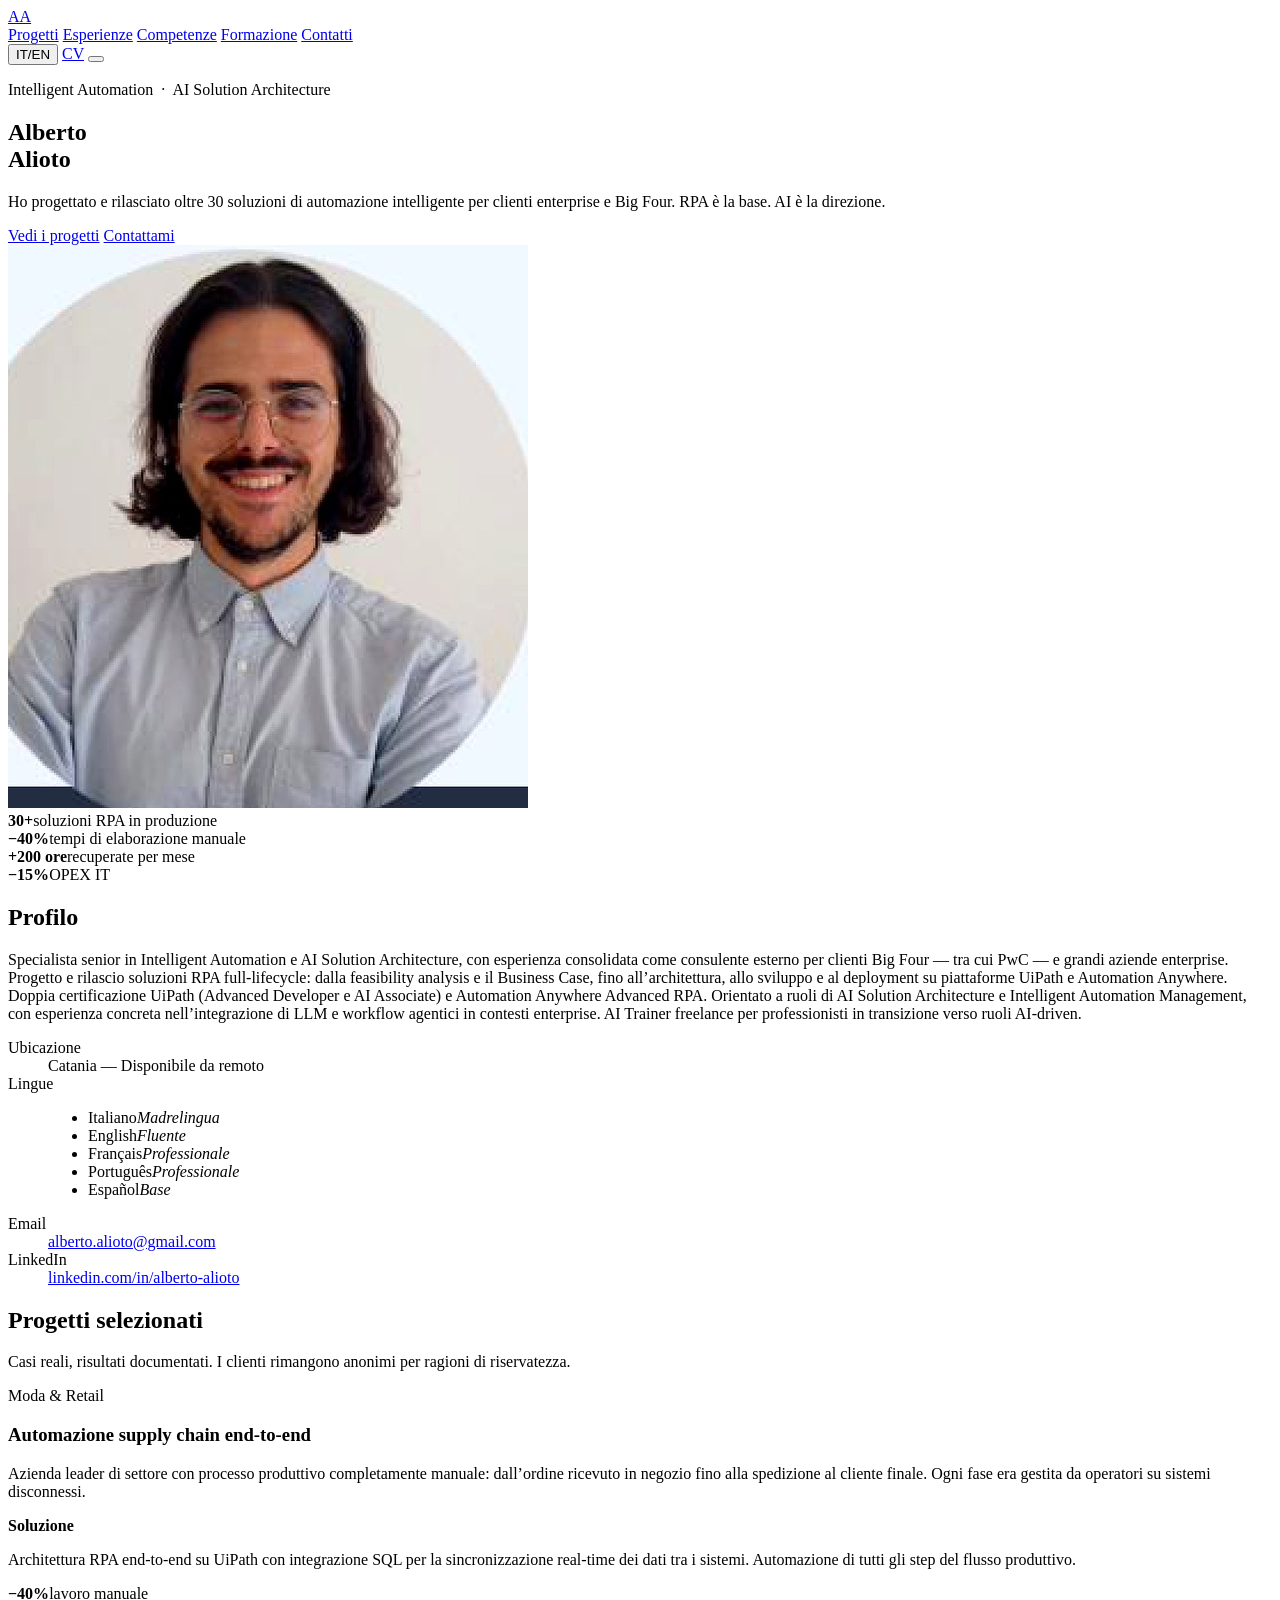
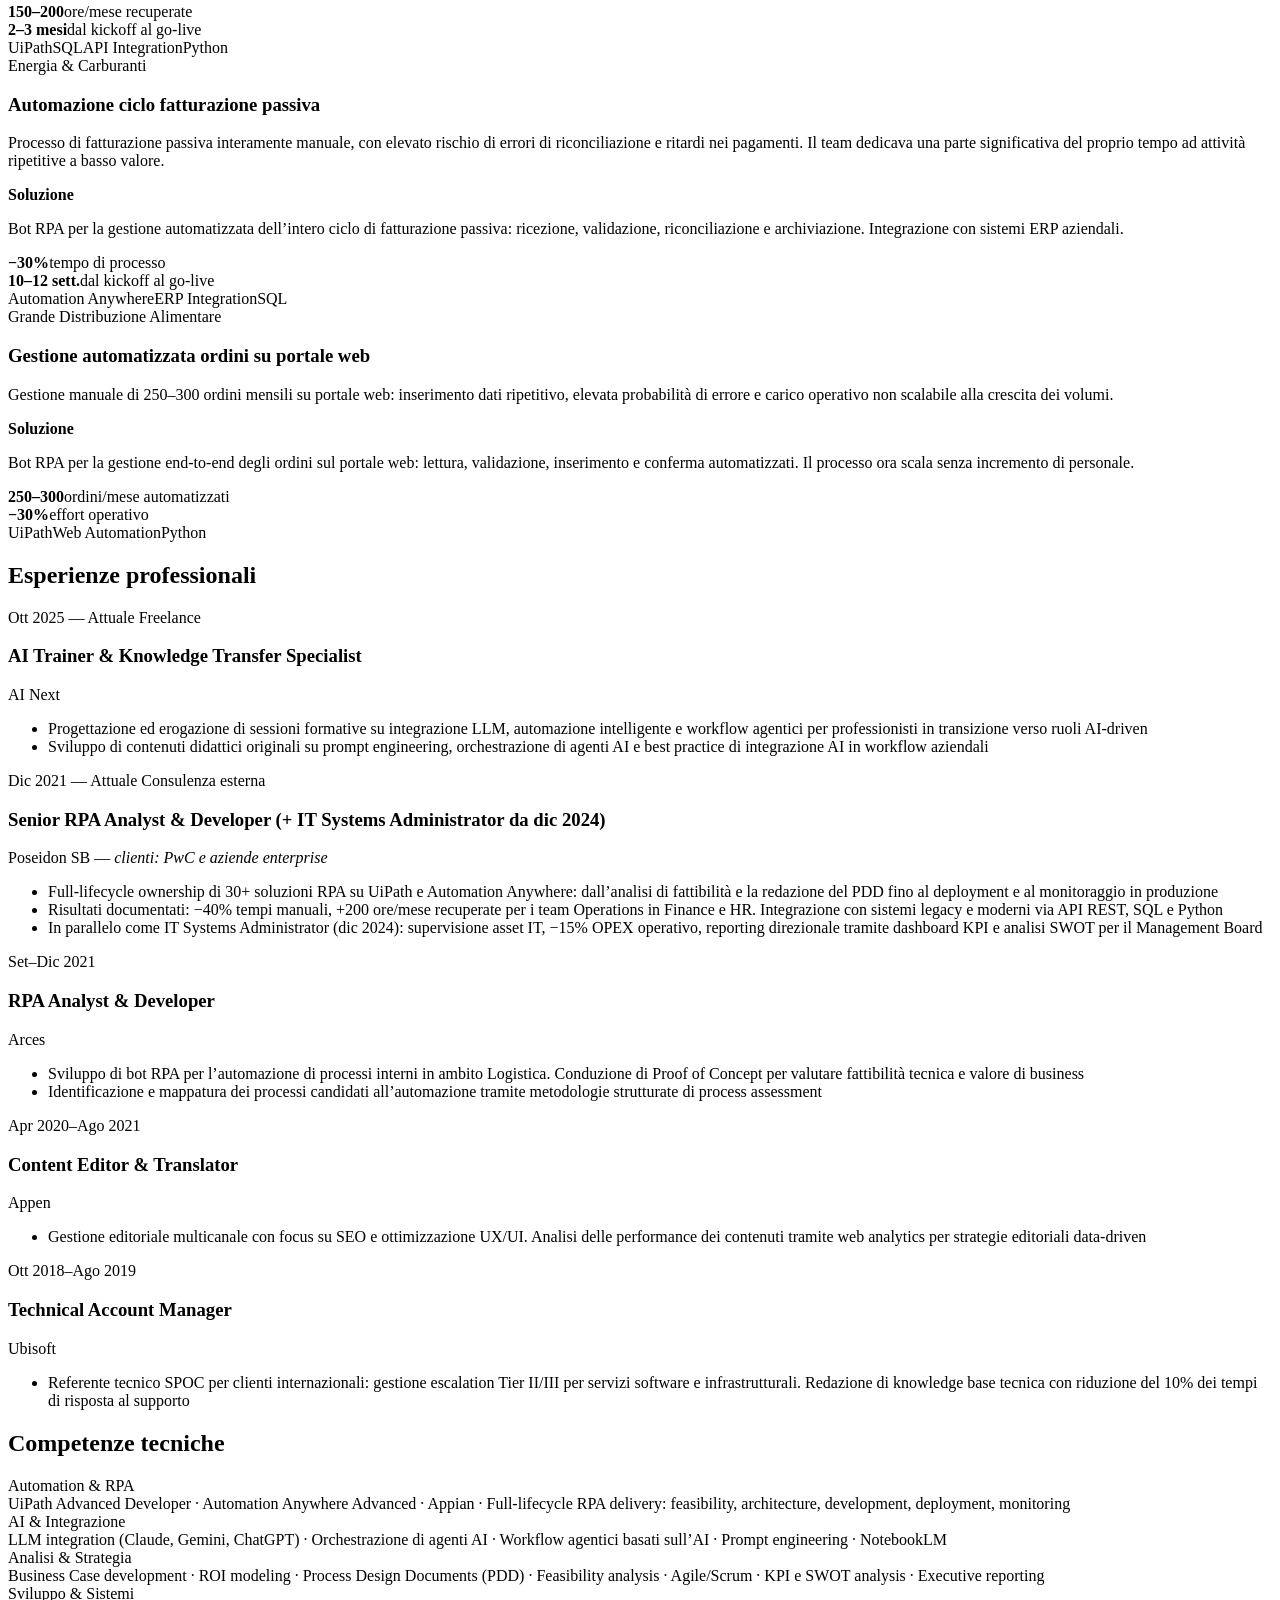
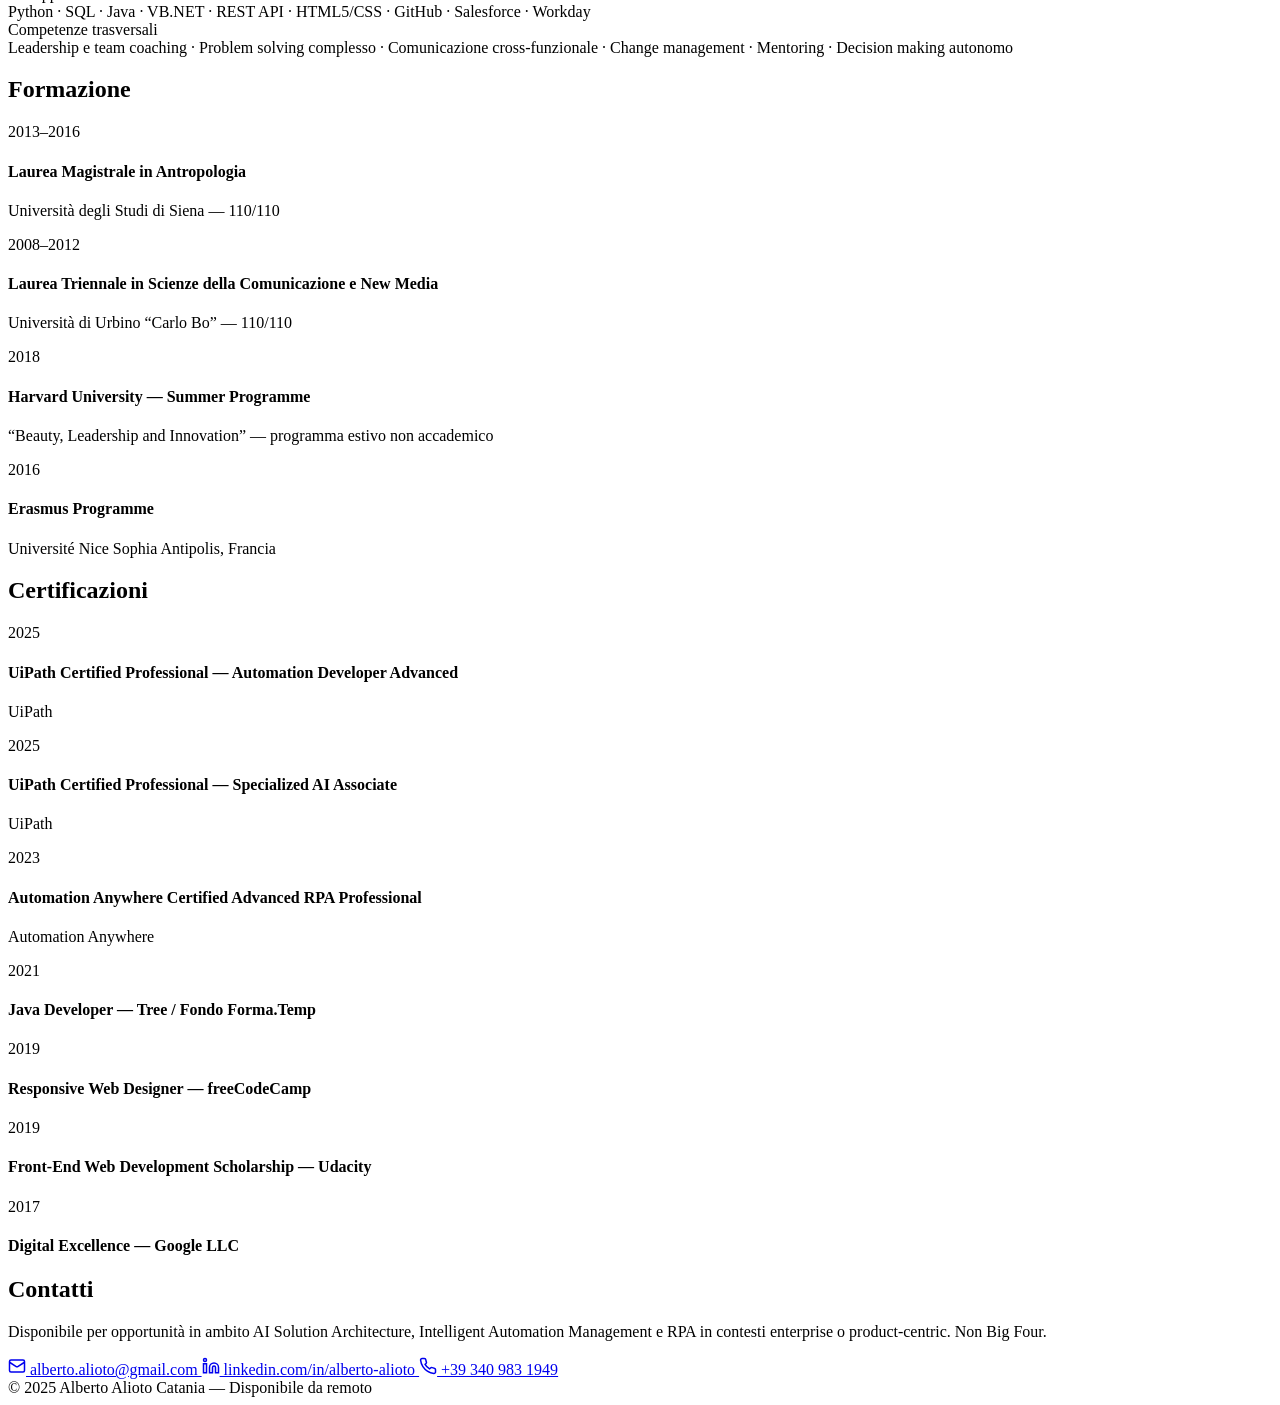
==== commit 883234eb: "Add files via upload" ====
--- a/index.html
+++ b/index.html
@@ -4,499 +4,419 @@
     <base href="/portfolio/">
     <meta charset="UTF-8">
     <meta name="viewport" content="width=device-width, initial-scale=1.0">
-    <meta name="description" content="Alberto Alioto — Senior Automation & AI Specialist. Progettazione e implementazione di soluzioni RPA enterprise, AI orchestration e business process optimization con track record misurabile in contesti Big Four.">
+    <meta name="description" content="Alberto Alioto — Senior Specialist in Intelligent Automation e AI Solution Architecture. 30+ soluzioni RPA enterprise, integrazione LLM, risultati documentati.">
     <meta property="og:title" content="Alberto Alioto — Automation & AI Specialist">
-    <meta property="og:description" content="7+ anni di esperienza in automazione intelligente, RPA e integrazione AI in contesti Big Four ed enterprise.">
     <meta property="og:type" content="website">
     <title>Alberto Alioto — Automation & AI Specialist</title>
     <link rel="preconnect" href="https://fonts.googleapis.com">
     <link rel="preconnect" href="https://fonts.gstatic.com" crossorigin>
-    <link href="https://fonts.googleapis.com/css2?family=Inter:wght@300;400;500;600;700&display=swap" rel="stylesheet">
+    <link href="https://fonts.googleapis.com/css2?family=Syne:wght@600;700;800&family=Inter:wght@300;400;500;600&display=swap" rel="stylesheet">
     <link rel="stylesheet" href="css/style.css">
 </head>
 <body>
 
+<!-- NAV -->
 <header class="navbar" id="navbar">
     <div class="container nav-inner">
-        <a href="#hero" class="nav-logo">Alberto Alioto</a>
+        <a href="#top" class="nav-logo">AA</a>
         <nav class="nav-links" id="navLinks">
-            <a href="#about"       data-it="Chi sono"       data-en="About">Chi sono</a>
-            <a href="#experience"  data-it="Esperienze"     data-en="Experience">Esperienze</a>
-            <a href="#skills"      data-it="Competenze"     data-en="Skills">Competenze</a>
-            <a href="#education"   data-it="Formazione"     data-en="Education">Formazione</a>
-            <a href="#certifications" data-it="Certificazioni" data-en="Certifications">Certificazioni</a>
-            <a href="#contact"     data-it="Contatti"       data-en="Contact">Contatti</a>
+            <a href="#projects"        data-it="Progetti"        data-en="Projects">Progetti</a>
+            <a href="#experience"      data-it="Esperienze"      data-en="Experience">Esperienze</a>
+            <a href="#skills"          data-it="Competenze"      data-en="Skills">Competenze</a>
+            <a href="#education"       data-it="Formazione"      data-en="Education">Formazione</a>
+            <a href="#contact"         data-it="Contatti"        data-en="Contact">Contatti</a>
         </nav>
         <div class="nav-actions">
-            <button class="lang-toggle" id="langToggle" aria-label="Switch language">
-                <span class="lang-it active">IT</span><span class="sep"> / </span><span class="lang-en">EN</span>
+            <button class="lang-btn" id="langToggle">
+                <span class="l it active">IT</span><span class="sep">/</span><span class="l en">EN</span>
             </button>
-            <button class="menu-toggle" id="menuToggle" aria-label="Menu">
-                <span></span><span></span><span></span>
-            </button>
+            <a href="assets/cv-alberto-alioto.pdf" target="_blank" class="nav-cv" data-it="CV" data-en="CV">CV</a>
+            <button class="hamburger" id="menuToggle"><span></span><span></span><span></span></button>
         </div>
     </div>
 </header>
 
 <!-- HERO -->
-<section class="hero" id="hero">
-    <div class="container hero-grid">
-        <div class="hero-photo">
-            <img src="[data-uri]" alt="Alberto Alioto" width="340" height="368">
-        </div>
-        <div class="hero-text">
-            <p class="hero-label" data-it="Senior Automation &amp; AI Specialist" data-en="Senior Automation &amp; AI Specialist">Senior Automation &amp; AI Specialist</p>
-            <h1>Alberto Alioto</h1>
-            <p class="hero-desc"
-               data-it="Oltre 7 anni di esperienza nella progettazione e nell&rsquo;implementazione di soluzioni di automazione intelligente in contesti Big Four ed enterprise. Specializzato nell&rsquo;intero ciclo di vita RPA — dalla definizione del Business Case fino al deployment — con track record misurabile: &minus;40% tempi manuali, +200 ore/mese recuperate, &minus;15% OPEX. In transizione verso ruoli di AI Management, Solution Architecture e AI Orchestration."
-               data-en="Over 7 years designing and delivering intelligent automation solutions in Big Four and enterprise environments. Specialised in the full RPA lifecycle — from Business Case through to deployment — with measurable outcomes: &minus;40% manual processing time, +200 hours/month recovered, &minus;15% OPEX. Transitioning towards AI Management, Solution Architecture and AI Orchestration roles.">
-               Oltre 7 anni di esperienza nella progettazione e nell&rsquo;implementazione di soluzioni di automazione intelligente in contesti Big Four ed enterprise. Specializzato nell&rsquo;intero ciclo di vita RPA — dalla definizione del Business Case fino al deployment — con track record misurabile: &minus;40% tempi manuali, +200 ore/mese recuperate, &minus;15% OPEX. In transizione verso ruoli di AI Management, Solution Architecture e AI Orchestration.
+<section class="hero" id="top">
+    <div class="container hero-inner">
+        <div class="hero-left">
+            <p class="hero-role" data-it="Intelligent Automation &nbsp;&middot;&nbsp; AI Solution Architecture" data-en="Intelligent Automation &nbsp;&middot;&nbsp; AI Solution Architecture">Intelligent Automation &nbsp;&middot;&nbsp; AI Solution Architecture</p>
+            <h1>Alberto<br>Alioto</h1>
+            <p class="hero-sub"
+               data-it="Ho progettato e rilasciato oltre 30 soluzioni di automazione intelligente per clienti enterprise e Big Four. RPA &egrave; la base. AI &egrave; la direzione."
+               data-en="I have designed and delivered over 30 intelligent automation solutions for enterprise and Big Four clients. RPA is the foundation. AI is the direction.">
+               Ho progettato e rilasciato oltre 30 soluzioni di automazione intelligente per clienti enterprise e Big Four. RPA &egrave; la base. AI &egrave; la direzione.
             </p>
-            <div class="hero-actions">
-                <a href="#contact"  class="btn-primary"  data-it="Contattami"    data-en="Get in touch">Contattami</a>
-                <a href="assets/cv-alberto-alioto.pdf" target="_blank" class="btn-outline" data-it="Scarica il CV" data-en="Download CV">Scarica il CV</a>
+            <div class="hero-ctas">
+                <a href="#projects" class="btn-gold" data-it="Vedi i progetti" data-en="See projects">Vedi i progetti</a>
+                <a href="#contact" class="btn-ghost" data-it="Contattami" data-en="Contact me">Contattami</a>
+            </div>
+        </div>
+        <div class="hero-right">
+            <div class="photo-wrap">
+                <img src="[data-uri]" alt="Alberto Alioto — Automation & AI Specialist" width="520" height="563">
             </div>
         </div>
     </div>
 </section>
 
 <!-- METRICS -->
-<section class="metrics">
-    <div class="container metrics-grid">
-        <div class="metric-item">
-            <span class="metric-number">30+</span>
-            <span class="metric-text" data-it="Soluzioni RPA implementate" data-en="RPA solutions delivered">Soluzioni RPA implementate</span>
-        </div>
-        <div class="metric-item">
-            <span class="metric-number">&minus;40%</span>
-            <span class="metric-text" data-it="Riduzione tempi di elaborazione manuale" data-en="Reduction in manual processing time">Riduzione tempi di elaborazione manuale</span>
-        </div>
-        <div class="metric-item">
-            <span class="metric-number">+200</span>
-            <span class="metric-text" data-it="Ore/mese recuperate per Operations" data-en="Hours/month recovered for Operations">Ore/mese recuperate per Operations</span>
-        </div>
-        <div class="metric-item">
-            <span class="metric-number">&minus;15%</span>
-            <span class="metric-text" data-it="Riduzione OPEX IT" data-en="IT OPEX reduction">Riduzione OPEX IT</span>
-        </div>
-    </div>
-</section>
-
-<!-- ABOUT -->
-<section class="section" id="about">
+<div class="metrics-bar">
+    <div class="container metrics-row">
+        <div class="met"><strong>30+</strong><span data-it="soluzioni RPA in produzione" data-en="RPA solutions in production">soluzioni RPA in produzione</span></div>
+        <div class="met-div"></div>
+        <div class="met"><strong>&minus;40%</strong><span data-it="tempi di elaborazione manuale" data-en="manual processing time">tempi di elaborazione manuale</span></div>
+        <div class="met-div"></div>
+        <div class="met"><strong>+200 ore</strong><span data-it="recuperate per mese" data-en="recovered per month">recuperate per mese</span></div>
+        <div class="met-div"></div>
+        <div class="met"><strong>&minus;15%</strong><span data-it="OPEX IT" data-en="IT OPEX">OPEX IT</span></div>
+    </div>
+</div>
+
+<!-- PROFILE -->
+<section class="section" id="profile">
+    <div class="container profile-grid">
+        <div class="profile-text">
+            <h2 data-it="Profilo" data-en="Profile">Profilo</h2>
+            <p data-it="Specialista senior in Intelligent Automation e AI Solution Architecture, con esperienza consolidata come consulente esterno per clienti Big Four &mdash; tra cui PwC &mdash; e grandi aziende enterprise. Progetto e rilascio soluzioni RPA full-lifecycle: dalla feasibility analysis e il Business Case, fino all&rsquo;architettura, allo sviluppo e al deployment su piattaforme UiPath e Automation Anywhere. Doppia certificazione UiPath (Advanced Developer e AI Associate) e Automation Anywhere Advanced RPA. Orientato a ruoli di AI Solution Architecture e Intelligent Automation Management, con esperienza concreta nell&rsquo;integrazione di LLM e workflow agentici in contesti enterprise. AI Trainer freelance per professionisti in transizione verso ruoli AI-driven."
+               data-en="Senior specialist in Intelligent Automation and AI Solution Architecture, with consolidated experience as an external consultant for Big Four clients &mdash; including PwC &mdash; and large enterprise organisations. I design and deliver full-lifecycle RPA solutions: from feasibility analysis and Business Case through to architecture, development and deployment on UiPath and Automation Anywhere platforms. Dual certified: UiPath Advanced Developer, UiPath AI Associate, and Automation Anywhere Advanced RPA. Focused on AI Solution Architecture and Intelligent Automation Management roles, with hands-on experience integrating LLMs and agentic workflows in enterprise environments. Freelance AI Trainer for professionals transitioning into AI-driven roles.">
+               Specialista senior in Intelligent Automation e AI Solution Architecture, con esperienza consolidata come consulente esterno per clienti Big Four &mdash; tra cui PwC &mdash; e grandi aziende enterprise. Progetto e rilascio soluzioni RPA full-lifecycle: dalla feasibility analysis e il Business Case, fino all&rsquo;architettura, allo sviluppo e al deployment su piattaforme UiPath e Automation Anywhere. Doppia certificazione UiPath (Advanced Developer e AI Associate) e Automation Anywhere Advanced RPA. Orientato a ruoli di AI Solution Architecture e Intelligent Automation Management, con esperienza concreta nell&rsquo;integrazione di LLM e workflow agentici in contesti enterprise. AI Trainer freelance per professionisti in transizione verso ruoli AI-driven.
+            </p>
+        </div>
+        <aside class="profile-aside">
+            <dl class="meta-list">
+                <dt data-it="Ubicazione" data-en="Location">Ubicazione</dt>
+                <dd data-it="Catania &mdash; Disponibile da remoto" data-en="Catania &mdash; Available remotely">Catania &mdash; Disponibile da remoto</dd>
+
+                <dt data-it="Lingue" data-en="Languages">Lingue</dt>
+                <dd>
+                    <ul class="lang-list">
+                        <li><span data-it="Italiano" data-en="Italian">Italiano</span><em data-it="Madrelingua" data-en="Native">Madrelingua</em></li>
+                        <li><span>English</span><em data-it="Fluente" data-en="Fluent">Fluente</em></li>
+                        <li><span>Fran&ccedil;ais</span><em data-it="Professionale" data-en="Professional">Professionale</em></li>
+                        <li><span>Portugu&ecirc;s</span><em data-it="Professionale" data-en="Professional">Professionale</em></li>
+                        <li><span>Espa&ntilde;ol</span><em data-it="Base" data-en="Basic">Base</em></li>
+                    </ul>
+                </dd>
+
+                <dt>Email</dt>
+                <dd><a href="mailto:alberto.alioto@gmail.com">alberto.alioto@gmail.com</a></dd>
+
+                <dt>LinkedIn</dt>
+                <dd><a href="https://linkedin.com/in/alberto-alioto/" target="_blank">linkedin.com/in/alberto-alioto</a></dd>
+            </dl>
+        </aside>
+    </div>
+</section>
+
+<!-- SELECTED PROJECTS -->
+<section class="section section-dark" id="projects">
     <div class="container">
-        <h2 class="section-heading" data-it="Profilo" data-en="Profile">Profilo</h2>
-        <div class="about-grid">
-            <div class="about-main">
-                <p data-it="Professionista IT Senior con oltre sette anni di esperienza nella progettazione e nell&rsquo;orchestrazione dell&rsquo;intero ciclo di vita dell&rsquo;automazione. Il mio percorso si &egrave; sviluppato principalmente in contesti Big Four e corporate enterprise, dove ho guidato la trasformazione digitale di processi critici in ambito Finance, HR e Operations."
-                   data-en="Senior IT Professional with over seven years of experience designing and orchestrating the full automation lifecycle. My career has developed primarily in Big Four and enterprise corporate environments, where I have led the digital transformation of critical processes across Finance, HR and Operations.">
-                   Professionista IT Senior con oltre sette anni di esperienza nella progettazione e nell&rsquo;orchestrazione dell&rsquo;intero ciclo di vita dell&rsquo;automazione. Il mio percorso si &egrave; sviluppato principalmente in contesti Big Four e corporate enterprise, dove ho guidato la trasformazione digitale di processi critici in ambito Finance, HR e Operations.
-                </p>
-                <p data-it="Doppia certificazione UiPath (Advanced Developer e AI Associate) e Automation Anywhere Advanced RPA, con competenze che spaziano dall&rsquo;analisi di fattibilit&agrave; e la redazione di Business Case strategici, fino al design architetturale, allo sviluppo e al deployment di soluzioni RPA ad alto impatto su piattaforme enterprise."
-                   data-en="Dual certified in UiPath (Advanced Developer and AI Associate) and Automation Anywhere Advanced RPA, with competencies spanning from feasibility analysis and strategic Business Case drafting, through to architectural design, development and deployment of high-impact RPA solutions on enterprise platforms.">
-                   Doppia certificazione UiPath (Advanced Developer e AI Associate) e Automation Anywhere Advanced RPA, con competenze che spaziano dall&rsquo;analisi di fattibilit&agrave; e la redazione di Business Case strategici, fino al design architetturale, allo sviluppo e al deployment di soluzioni RPA ad alto impatto su piattaforme enterprise.
-                </p>
-                <p data-it="Attualmente impegnato nella transizione verso ruoli di AI Management e Solution Architecture, con un focus specifico sull&rsquo;integrazione di Large Language Models e workflow di AI agentica in contesti enterprise. Formatore attivo presso AI Next, dove conduco sessioni di knowledge transfer su LLM integration e automazione intelligente per professionisti in transizione verso ruoli AI-driven."
-                   data-en="Currently focused on transitioning into AI Management and Solution Architecture roles, with a specific emphasis on Large Language Model integration and agentic AI workflows in enterprise settings. Active trainer at AI Next, where I deliver knowledge transfer sessions on LLM integration and intelligent automation for professionals moving into AI-driven roles.">
-                   Attualmente impegnato nella transizione verso ruoli di AI Management e Solution Architecture, con un focus specifico sull&rsquo;integrazione di Large Language Models e workflow di AI agentica in contesti enterprise. Formatore attivo presso AI Next, dove conduco sessioni di knowledge transfer su LLM integration e automazione intelligente per professionisti in transizione verso ruoli AI-driven.
-                </p>
-
-                <div class="soft-skills">
-                    <h3 data-it="Competenze trasversali" data-en="Soft skills">Competenze trasversali</h3>
-                    <div class="tags">
-                        <span data-it="Leadership strategica &amp; Team coaching" data-en="Strategic leadership &amp; Team coaching">Leadership strategica &amp; Team coaching</span>
-                        <span data-it="Problem solving complesso" data-en="Complex problem solving">Problem solving complesso</span>
-                        <span data-it="Comunicazione cross-funzionale" data-en="Cross-functional communication">Comunicazione cross-funzionale</span>
-                        <span data-it="Decision making autonomo" data-en="Autonomous decision making">Decision making autonomo</span>
-                        <span data-it="Proattivit&agrave; &amp; Innovation drive" data-en="Proactivity &amp; Innovation drive">Proattivit&agrave; &amp; Innovation drive</span>
-                        <span data-it="Change management" data-en="Change management">Change management</span>
-                        <span data-it="Mentoring &amp; Knowledge sharing" data-en="Mentoring &amp; Knowledge sharing">Mentoring &amp; Knowledge sharing</span>
-                    </div>
-                </div>
-            </div>
-
-            <div class="about-sidebar">
-                <div class="sidebar-card">
-                    <h3 data-it="Informazioni" data-en="Details">Informazioni</h3>
-                    <dl class="info-dl">
-                        <dt data-it="Ubicazione" data-en="Location">Ubicazione</dt>
-                        <dd>Catania, Italia &mdash; Open to remote</dd>
-
-                        <dt data-it="Lingue" data-en="Languages">Lingue</dt>
-                        <dd>
-                            <table class="lang-table">
-                                <tr><td data-it="Italiano" data-en="Italian">Italiano</td><td data-it="Madrelingua" data-en="Native">Madrelingua</td></tr>
-                                <tr><td>Inglese</td><td data-it="Fluente" data-en="Fluent">Fluente</td></tr>
-                                <tr><td>Francese</td><td data-it="Professionale" data-en="Professional">Professionale</td></tr>
-                                <tr><td>Portoghese</td><td data-it="Professionale" data-en="Professional">Professionale</td></tr>
-                                <tr><td>Spagnolo</td><td data-it="Base" data-en="Basic">Base</td></tr>
-                            </table>
-                        </dd>
-
-                        <dt>Email</dt>
-                        <dd><a href="mailto:alberto.alioto@gmail.com">alberto.alioto@gmail.com</a></dd>
-
-                        <dt>LinkedIn</dt>
-                        <dd><a href="https://linkedin.com/in/alberto-alioto/" target="_blank">linkedin.com/in/alberto-alioto</a></dd>
-
-                        <dt data-it="Telefono" data-en="Phone">Telefono</dt>
-                        <dd><a href="tel:+393409831949">+39 340 983 1949</a></dd>
-                    </dl>
-                </div>
-            </div>
+        <h2 data-it="Progetti selezionati" data-en="Selected projects">Progetti selezionati</h2>
+        <p class="section-lead" data-it="Casi reali, risultati documentati. I clienti rimangono anonimi per ragioni di riservatezza." data-en="Real cases, documented results. Clients remain anonymous for confidentiality reasons.">Casi reali, risultati documentati. I clienti rimangono anonimi per ragioni di riservatezza.</p>
+
+        <div class="projects-grid">
+            <article class="project-card">
+                <div class="project-tag" data-it="Moda &amp; Retail" data-en="Fashion &amp; Retail">Moda &amp; Retail</div>
+                <h3 data-it="Automazione supply chain end-to-end" data-en="End-to-end supply chain automation">Automazione supply chain end-to-end</h3>
+                <p data-it="Azienda leader di settore con processo produttivo completamente manuale: dall&rsquo;ordine ricevuto in negozio fino alla spedizione al cliente finale. Ogni fase era gestita da operatori su sistemi disconnessi." data-en="Sector-leading company with a fully manual production process: from the order received in store through to dispatch to the end customer. Every stage was managed by operators across disconnected systems.">Azienda leader di settore con processo produttivo completamente manuale: dall&rsquo;ordine ricevuto in negozio fino alla spedizione al cliente finale. Ogni fase era gestita da operatori su sistemi disconnessi.</p>
+                <div class="project-solution">
+                    <strong data-it="Soluzione" data-en="Solution">Soluzione</strong>
+                    <p data-it="Architettura RPA end-to-end su UiPath con integrazione SQL per la sincronizzazione real-time dei dati tra i sistemi. Automazione di tutti gli step del flusso produttivo." data-en="End-to-end RPA architecture on UiPath with SQL integration for real-time data synchronisation across systems. Full automation of all production flow steps.">Architettura RPA end-to-end su UiPath con integrazione SQL per la sincronizzazione real-time dei dati tra i sistemi. Automazione di tutti gli step del flusso produttivo.</p>
+                </div>
+                <div class="project-results">
+                    <div class="result-item"><strong>&minus;40%</strong><span data-it="lavoro manuale" data-en="manual work">lavoro manuale</span></div>
+                    <div class="result-item"><strong>150&ndash;200</strong><span data-it="ore/mese recuperate" data-en="hours/month recovered">ore/mese recuperate</span></div>
+                    <div class="result-item"><strong>2&ndash;3 mesi</strong><span data-it="dal kickoff al go-live" data-en="kickoff to go-live">dal kickoff al go-live</span></div>
+                </div>
+                <div class="project-tech"><span>UiPath</span><span>SQL</span><span>API Integration</span><span>Python</span></div>
+            </article>
+
+            <article class="project-card">
+                <div class="project-tag" data-it="Energia &amp; Carburanti" data-en="Energy &amp; Fuel">Energia &amp; Carburanti</div>
+                <h3 data-it="Automazione ciclo fatturazione passiva" data-en="Accounts payable cycle automation">Automazione ciclo fatturazione passiva</h3>
+                <p data-it="Processo di fatturazione passiva interamente manuale, con elevato rischio di errori di riconciliazione e ritardi nei pagamenti. Il team dedicava una parte significativa del proprio tempo a attivit&agrave; ripetitive a basso valore." data-en="Fully manual accounts payable process with high risk of reconciliation errors and payment delays. The team dedicated a significant share of their time to repetitive, low-value activities.">Processo di fatturazione passiva interamente manuale, con elevato rischio di errori di riconciliazione e ritardi nei pagamenti. Il team dedicava una parte significativa del proprio tempo ad attivit&agrave; ripetitive a basso valore.</p>
+                <div class="project-solution">
+                    <strong data-it="Soluzione" data-en="Solution">Soluzione</strong>
+                    <p data-it="Bot RPA per la gestione automatizzata dell&rsquo;intero ciclo di fatturazione passiva: ricezione, validazione, riconciliazione e archiviazione. Integrazione con sistemi ERP aziendali." data-en="RPA bot for automated management of the full accounts payable cycle: receipt, validation, reconciliation and archiving. Integration with company ERP systems.">Bot RPA per la gestione automatizzata dell&rsquo;intero ciclo di fatturazione passiva: ricezione, validazione, riconciliazione e archiviazione. Integrazione con sistemi ERP aziendali.</p>
+                </div>
+                <div class="project-results">
+                    <div class="result-item"><strong>&minus;30%</strong><span data-it="tempo di processo" data-en="process time">tempo di processo</span></div>
+                    <div class="result-item"><strong>10&ndash;12 sett.</strong><span data-it="dal kickoff al go-live" data-en="kickoff to go-live">dal kickoff al go-live</span></div>
+                </div>
+                <div class="project-tech"><span>Automation Anywhere</span><span>ERP Integration</span><span>SQL</span></div>
+            </article>
+
+            <article class="project-card">
+                <div class="project-tag" data-it="Grande Distribuzione Alimentare" data-en="Food &amp; Distribution">Grande Distribuzione Alimentare</div>
+                <h3 data-it="Gestione automatizzata ordini su portale web" data-en="Automated order management on web portal">Gestione automatizzata ordini su portale web</h3>
+                <p data-it="Gestione manuale di 250&ndash;300 ordini mensili su portale web: inserimento dati ripetitivo, elevata probabilit&agrave; di errore e carico operativo non scalabile alla crescita dei volumi." data-en="Manual management of 250&ndash;300 monthly orders on a web portal: repetitive data entry, high error probability and an operational load that could not scale with volume growth.">Gestione manuale di 250&ndash;300 ordini mensili su portale web: inserimento dati ripetitivo, elevata probabilit&agrave; di errore e carico operativo non scalabile alla crescita dei volumi.</p>
+                <div class="project-solution">
+                    <strong data-it="Soluzione" data-en="Solution">Soluzione</strong>
+                    <p data-it="Bot RPA per la gestione end-to-end degli ordini sul portale web: lettura, validazione, inserimento e conferma automatizzati. Il processo ora scala senza incremento di personale." data-en="RPA bot for end-to-end order management on the web portal: automated reading, validation, input and confirmation. The process now scales without headcount increase.">Bot RPA per la gestione end-to-end degli ordini sul portale web: lettura, validazione, inserimento e conferma automatizzati. Il processo ora scala senza incremento di personale.</p>
+                </div>
+                <div class="project-results">
+                    <div class="result-item"><strong>250&ndash;300</strong><span data-it="ordini/mese automatizzati" data-en="orders/month automated">ordini/mese automatizzati</span></div>
+                    <div class="result-item"><strong>&minus;30%</strong><span data-it="effort operativo" data-en="operational effort">effort operativo</span></div>
+                </div>
+                <div class="project-tech"><span>UiPath</span><span>Web Automation</span><span>Python</span></div>
+            </article>
         </div>
     </div>
 </section>
 
 <!-- EXPERIENCE -->
-<section class="section section-alt" id="experience">
+<section class="section" id="experience">
     <div class="container">
-        <h2 class="section-heading" data-it="Esperienze professionali" data-en="Professional experience">Esperienze professionali</h2>
+        <h2 data-it="Esperienze professionali" data-en="Professional experience">Esperienze professionali</h2>
 
         <div class="timeline">
-
-            <article class="timeline-item">
-                <div class="timeline-dot current"></div>
-                <div class="timeline-content">
-                    <div class="timeline-header">
-                        <div>
-                            <h3>AI Trainer &amp; Knowledge Transfer Specialist</h3>
-                            <span class="company">AI Next</span>
-                        </div>
-                        <span class="period" data-it="Ott 2025 &mdash; Attuale" data-en="Oct 2025 &mdash; Present">Ott 2025 &mdash; Attuale</span>
-                    </div>
+            <article class="tl-item">
+                <div class="tl-left">
+                    <span class="tl-date" data-it="Ott 2025 &mdash; Attuale" data-en="Oct 2025 &mdash; Present">Ott 2025 &mdash; Attuale</span>
+                    <span class="tl-badge freelance" data-it="Freelance" data-en="Freelance">Freelance</span>
+                </div>
+                <div class="tl-dot active"></div>
+                <div class="tl-right">
+                    <h3>AI Trainer &amp; Knowledge Transfer Specialist</h3>
+                    <p class="tl-company">AI Next</p>
                     <ul>
-                        <li data-it="Progettazione ed erogazione di sessioni formative pratiche su integrazione LLM, automazione intelligente e workflow di AI agentica, rivolte a professionisti in transizione verso ruoli AI-driven" data-en="Design and delivery of hands-on training sessions on LLM integration, intelligent automation and agentic AI workflows, targeting professionals transitioning into AI-driven roles">Progettazione ed erogazione di sessioni formative pratiche su integrazione LLM, automazione intelligente e workflow di AI agentica, rivolte a professionisti in transizione verso ruoli AI-driven</li>
-                        <li data-it="Mentoring e coaching su casi d&rsquo;uso AI reali in ambito enterprise, con produzione di materiali didattici originali e facilitazione di workshop hands-on" data-en="Mentoring and coaching on real enterprise AI use cases, producing original educational materials and facilitating hands-on workshops">Mentoring e coaching su casi d&rsquo;uso AI reali in ambito enterprise, con produzione di materiali didattici originali e facilitazione di workshop hands-on</li>
-                        <li data-it="Sviluppo di contenuti formativi su prompt engineering, orchestrazione agente e best practice di integrazione AI in workflow aziendali" data-en="Development of training content on prompt engineering, agent orchestration and AI integration best practices in business workflows">Sviluppo di contenuti formativi su prompt engineering, orchestrazione agente e best practice di integrazione AI in workflow aziendali</li>
-                    </ul>
-                </div>
-            </article>
-
-            <article class="timeline-item">
-                <div class="timeline-dot current"></div>
-                <div class="timeline-content">
-                    <div class="timeline-header">
-                        <div>
-                            <h3>Senior RPA Analyst &amp; Developer</h3>
-                            <span class="company">Poseidon SB</span>
-                        </div>
-                        <span class="period" data-it="Dic 2021 &mdash; Attuale" data-en="Dec 2021 &mdash; Present">Dic 2021 &mdash; Attuale</span>
-                    </div>
+                        <li data-it="Progettazione ed erogazione di sessioni formative su integrazione LLM, automazione intelligente e workflow agentici per professionisti in transizione verso ruoli AI-driven" data-en="Design and delivery of training sessions on LLM integration, intelligent automation and agentic workflows for professionals transitioning to AI-driven roles">Progettazione ed erogazione di sessioni formative su integrazione LLM, automazione intelligente e workflow agentici per professionisti in transizione verso ruoli AI-driven</li>
+                        <li data-it="Sviluppo di contenuti didattici originali su prompt engineering, orchestrazione di agenti AI e best practice di integrazione AI in workflow aziendali" data-en="Development of original educational content on prompt engineering, AI agent orchestration and AI integration best practices in business workflows">Sviluppo di contenuti didattici originali su prompt engineering, orchestrazione di agenti AI e best practice di integrazione AI in workflow aziendali</li>
+                    </ul>
+                </div>
+            </article>
+
+            <article class="tl-item">
+                <div class="tl-left">
+                    <span class="tl-date" data-it="Dic 2021 &mdash; Attuale" data-en="Dec 2021 &mdash; Present">Dic 2021 &mdash; Attuale</span>
+                    <span class="tl-badge consulting" data-it="Consulenza esterna" data-en="External consulting">Consulenza esterna</span>
+                </div>
+                <div class="tl-dot active"></div>
+                <div class="tl-right">
+                    <h3>Senior RPA Analyst &amp; Developer <span class="role-note" data-it="(+ IT Systems Administrator da dic 2024)" data-en="(+ IT Systems Administrator from Dec 2024)">(+ IT Systems Administrator da dic 2024)</span></h3>
+                    <p class="tl-company">Poseidon SB &mdash; <em data-it="clienti: PwC e aziende enterprise" data-en="clients: PwC and enterprise organisations">clienti: PwC e aziende enterprise</em></p>
                     <ul>
-                        <li data-it="Supervisione end-to-end di oltre 30 soluzioni RPA ad alto impatto su UiPath e Automation Anywhere: design architetturale, sviluppo, deployment e integrazione con sistemi legacy e moderni via API, SQL e Python/Java" data-en="End-to-end oversight of 30+ high-impact RPA solutions on UiPath and Automation Anywhere: architectural design, development, deployment and integration with legacy and modern systems via API, SQL and Python/Java">Supervisione end-to-end di oltre 30 soluzioni RPA ad alto impatto su UiPath e Automation Anywhere: design architetturale, sviluppo, deployment e integrazione con sistemi legacy e moderni via API, SQL e Python/Java</li>
-                        <li data-it="Ottimizzazione dei flussi operativi con una riduzione del 40% dei tempi di elaborazione manuale e il recupero di oltre 200 ore mensili per i team Operations in ambito Finance e HR" data-en="Operational workflow optimisation achieving a 40% reduction in manual processing time and recovery of 200+ monthly hours for Finance and HR Operations teams">Ottimizzazione dei flussi operativi con una riduzione del 40% dei tempi di elaborazione manuale e il recupero di oltre 200 ore mensili per i team Operations in ambito Finance e HR</li>
-                        <li data-it="Conduzione di analisi di fattibilit&agrave; dettagliate, sviluppo di Business Case strategici e redazione di Process Design Documents (PDD), garantendo piena aderenza ai requisiti di business in contesto Agile/Scrum" data-en="Detailed feasibility analyses, strategic Business Case development and Process Design Documents (PDD) authoring, ensuring full adherence to business requirements within an Agile/Scrum context">Conduzione di analisi di fattibilit&agrave; dettagliate, sviluppo di Business Case strategici e redazione di Process Design Documents (PDD), garantendo piena aderenza ai requisiti di business in contesto Agile/Scrum</li>
-                        <li data-it="Coordinamento dei rilasci di automazioni nelle aree Finance e HR, garantendo allineamento con le priorit&agrave; organizzative e la gestione iterativa degli sprint di sviluppo" data-en="Coordination of automation releases across Finance and HR areas, ensuring alignment with organisational priorities and iterative management of development sprints">Coordinamento dei rilasci di automazioni nelle aree Finance e HR, garantendo allineamento con le priorit&agrave; organizzative e la gestione iterativa degli sprint di sviluppo</li>
-                        <li data-it="Gestione dell&rsquo;integrazione di bot automatizzati con sistemi complessi tramite API REST, interrogazione e manipolazione di database SQL e logica back-end avanzata in Python e Java" data-en="Management of automated bot integration with complex systems via REST APIs, SQL database querying and manipulation, and advanced back-end logic in Python and Java">Gestione dell&rsquo;integrazione di bot automatizzati con sistemi complessi tramite API REST, interrogazione e manipolazione di database SQL e logica back-end avanzata in Python e Java</li>
-                    </ul>
-                </div>
-            </article>
-
-            <article class="timeline-item">
-                <div class="timeline-dot current"></div>
-                <div class="timeline-content">
-                    <div class="timeline-header">
-                        <div>
-                            <h3>IT Systems Administrator</h3>
-                            <span class="company">Poseidon SB</span>
-                        </div>
-                        <span class="period" data-it="Dic 2024 &mdash; Attuale" data-en="Dec 2024 &mdash; Present">Dic 2024 &mdash; Attuale</span>
-                    </div>
+                        <li data-it="Full-lifecycle ownership di 30+ soluzioni RPA su UiPath e Automation Anywhere: dall&rsquo;analisi di fattibilit&agrave; e la redazione del PDD fino al deployment e al monitoraggio in produzione" data-en="Full-lifecycle ownership of 30+ RPA solutions on UiPath and Automation Anywhere: from feasibility analysis and PDD authoring through to deployment and production monitoring">Full-lifecycle ownership di 30+ soluzioni RPA su UiPath e Automation Anywhere: dall&rsquo;analisi di fattibilit&agrave; e la redazione del PDD fino al deployment e al monitoraggio in produzione</li>
+                        <li data-it="Risultati documentati: &minus;40% tempi manuali, +200 ore/mese recuperate per i team Operations in Finance e HR. Integrazione con sistemi legacy e moderni via API REST, SQL e Python" data-en="Documented results: &minus;40% manual processing time, +200 hours/month recovered for Finance and HR Operations teams. Integration with legacy and modern systems via REST API, SQL and Python">Risultati documentati: &minus;40% tempi manuali, +200 ore/mese recuperate per i team Operations in Finance e HR. Integrazione con sistemi legacy e moderni via API REST, SQL e Python</li>
+                        <li data-it="In parallelo come IT Systems Administrator (dic 2024): supervisione asset IT, &minus;15% OPEX operativo, reporting direzionale tramite dashboard KPI e analisi SWOT per il Management Board" data-en="Concurrently as IT Systems Administrator (Dec 2024): IT asset oversight, &minus;15% operational OPEX, executive reporting via KPI dashboards and SWOT analysis for the Management Board">In parallelo come IT Systems Administrator (dic 2024): supervisione asset IT, &minus;15% OPEX operativo, reporting direzionale tramite dashboard KPI e analisi SWOT per il Management Board</li>
+                    </ul>
+                </div>
+            </article>
+
+            <article class="tl-item">
+                <div class="tl-left">
+                    <span class="tl-date" data-it="Set&ndash;Dic 2021" data-en="Sep&ndash;Dec 2021">Set&ndash;Dic 2021</span>
+                </div>
+                <div class="tl-dot"></div>
+                <div class="tl-right">
+                    <h3>RPA Analyst &amp; Developer</h3>
+                    <p class="tl-company">Arces</p>
                     <ul>
-                        <li data-it="Supervisione strategica e ottimizzazione delle performance degli asset IT interni, con implementazione di strategie di risparmio che hanno prodotto una riduzione del 15% delle spese operative" data-en="Strategic oversight and performance optimisation of internal IT assets, implementing cost-saving strategies that achieved a 15% reduction in operational expenditure">Supervisione strategica e ottimizzazione delle performance degli asset IT interni, con implementazione di strategie di risparmio che hanno prodotto una riduzione del 15% delle spese operative</li>
-                        <li data-it="Gestione del ciclo di vita completo di licenze e strumenti IT, garantendo conformit&agrave; normativa e allocazione ottimale delle risorse in linea con le esigenze aziendali" data-en="Full lifecycle management of IT licences and tools, ensuring regulatory compliance and optimal resource allocation aligned with business needs">Gestione del ciclo di vita completo di licenze e strumenti IT, garantendo conformit&agrave; normativa e allocazione ottimale delle risorse in linea con le esigenze aziendali</li>
-                        <li data-it="Produzione di report direzionali executive per il Management Board tramite monitoraggio continuo dell&rsquo;efficienza organizzativa, dashboard KPI e analisi SWOT per raccomandazioni strategiche" data-en="Production of executive directional reports for the Management Board through continuous monitoring of organisational efficiency, KPI dashboards and SWOT analysis for strategic recommendations">Produzione di report direzionali executive per il Management Board tramite monitoraggio continuo dell&rsquo;efficienza organizzativa, dashboard KPI e analisi SWOT per raccomandazioni strategiche</li>
-                    </ul>
-                </div>
-            </article>
-
-            <article class="timeline-item">
-                <div class="timeline-dot"></div>
-                <div class="timeline-content">
-                    <div class="timeline-header">
-                        <div>
-                            <h3>RPA Analyst &amp; Developer</h3>
-                            <span class="company">Arces</span>
-                        </div>
-                        <span class="period" data-it="Set 2021 &mdash; Dic 2021" data-en="Sep 2021 &mdash; Dec 2021">Set 2021 &mdash; Dic 2021</span>
-                    </div>
+                        <li data-it="Sviluppo di bot RPA per l&rsquo;automazione di processi interni in ambito Logistica. Conduzione di Proof of Concept per valutare fattibilit&agrave; tecnica e valore di business" data-en="RPA bot development for internal process automation in Logistics. Proof of Concept execution to assess technical feasibility and business value">Sviluppo di bot RPA per l&rsquo;automazione di processi interni in ambito Logistica. Conduzione di Proof of Concept per valutare fattibilit&agrave; tecnica e valore di business</li>
+                        <li data-it="Identificazione e mappatura dei processi candidati all&rsquo;automazione tramite metodologie strutturate di process assessment" data-en="Identification and mapping of automation candidate processes using structured process assessment methodologies">Identificazione e mappatura dei processi candidati all&rsquo;automazione tramite metodologie strutturate di process assessment</li>
+                    </ul>
+                </div>
+            </article>
+
+            <article class="tl-item">
+                <div class="tl-left">
+                    <span class="tl-date" data-it="Apr 2020&ndash;Ago 2021" data-en="Apr 2020&ndash;Aug 2021">Apr 2020&ndash;Ago 2021</span>
+                </div>
+                <div class="tl-dot"></div>
+                <div class="tl-right">
+                    <h3>Content Editor &amp; Translator</h3>
+                    <p class="tl-company">Appen</p>
                     <ul>
-                        <li data-it="Sviluppo di bot RPA per l&rsquo;automazione di processi interni nel settore Logistica, con focus su efficienza operativa e riduzione degli errori manuali" data-en="RPA bot development for internal process automation in the Logistics sector, focused on operational efficiency and reduction of manual errors">Sviluppo di bot RPA per l&rsquo;automazione di processi interni nel settore Logistica, con focus su efficienza operativa e riduzione degli errori manuali</li>
-                        <li data-it="Valutazione dell&rsquo;applicabilit&agrave; delle tecnologie di automazione tramite iniziative di Proof of Concept, con analisi della fattibilit&agrave; tecnica e del valore di business" data-en="Automation technology applicability assessment through Proof of Concept initiatives, analysing technical feasibility and business value">Valutazione dell&rsquo;applicabilit&agrave; delle tecnologie di automazione tramite iniziative di Proof of Concept, con analisi della fattibilit&agrave; tecnica e del valore di business</li>
-                        <li data-it="Identificazione e mappatura dei processi pi&ugrave; adatti all&rsquo;automazione mediante metodologie strutturate di process assessment" data-en="Identification and mapping of processes best suited for automation using structured process assessment methodologies">Identificazione e mappatura dei processi pi&ugrave; adatti all&rsquo;automazione mediante metodologie strutturate di process assessment</li>
-                    </ul>
-                </div>
-            </article>
-
-            <article class="timeline-item">
-                <div class="timeline-dot"></div>
-                <div class="timeline-content">
-                    <div class="timeline-header">
-                        <div>
-                            <h3>Technical Account Manager</h3>
-                            <span class="company">Ubisoft</span>
-                        </div>
-                        <span class="period" data-it="Ott 2018 &mdash; Ago 2019" data-en="Oct 2018 &mdash; Aug 2019">Ott 2018 &mdash; Ago 2019</span>
-                    </div>
+                        <li data-it="Gestione editoriale multicanale con focus su SEO e ottimizzazione UX/UI. Analisi delle performance dei contenuti tramite web analytics per strategie editoriali data-driven" data-en="Multi-channel editorial management with SEO and UX/UI optimisation focus. Content performance analysis through web analytics for data-driven editorial strategies">Gestione editoriale multicanale con focus su SEO e ottimizzazione UX/UI. Analisi delle performance dei contenuti tramite web analytics per strategie editoriali data-driven</li>
+                    </ul>
+                </div>
+            </article>
+
+            <article class="tl-item">
+                <div class="tl-left">
+                    <span class="tl-date" data-it="Ott 2018&ndash;Ago 2019" data-en="Oct 2018&ndash;Aug 2019">Ott 2018&ndash;Ago 2019</span>
+                </div>
+                <div class="tl-dot"></div>
+                <div class="tl-right">
+                    <h3>Technical Account Manager</h3>
+                    <p class="tl-company">Ubisoft</p>
                     <ul>
-                        <li data-it="Referente tecnico SPOC per un portafoglio di clienti internazionali, con gestione delle escalation di problemi tecnici di II e III livello per servizi software e infrastrutturali" data-en="Technical SPOC for a portfolio of international clients, managing Tier II and III escalations for software and infrastructure services">Referente tecnico SPOC per un portafoglio di clienti internazionali, con gestione delle escalation di problemi tecnici di II e III livello per servizi software e infrastrutturali</li>
-                        <li data-it="Supporto diretto ai team di Quality Assurance e Development, con raccolta e analisi di feedback critico per migliorare l&rsquo;esperienza utente e la stabilit&agrave; del prodotto" data-en="Direct support to Quality Assurance and Development teams, gathering and analysing critical feedback to improve user experience and product stability">Supporto diretto ai team di Quality Assurance e Development, con raccolta e analisi di feedback critico per migliorare l&rsquo;esperienza utente e la stabilit&agrave; del prodotto</li>
-                        <li data-it="Redazione e manutenzione di documentazione tecnica e guide di troubleshooting, con una riduzione del 10% dei tempi di risposta del supporto di primo livello" data-en="Authoring and maintenance of technical documentation and troubleshooting guides, achieving a 10% reduction in first-level support response time">Redazione e manutenzione di documentazione tecnica e guide di troubleshooting, con una riduzione del 10% dei tempi di risposta del supporto di primo livello</li>
-                    </ul>
-                </div>
-            </article>
-
-            <article class="timeline-item">
-                <div class="timeline-dot"></div>
-                <div class="timeline-content">
-                    <div class="timeline-header">
-                        <div>
-                            <h3>Content Editor &amp; Translator</h3>
-                            <span class="company">Appen</span>
-                        </div>
-                        <span class="period" data-it="Apr 2020 &mdash; Ago 2021" data-en="Apr 2020 &mdash; Aug 2021">Apr 2020 &mdash; Ago 2021</span>
-                    </div>
-                    <ul>
-                        <li data-it="Direzione della creazione e gestione di contenuti su piattaforme web e social media, con forte focus sulla strategia SEO per massimizzare la visibilit&agrave; organica" data-en="Direction of content creation and management across web platforms and social media, with a strong SEO strategy focus to maximise organic visibility">Direzione della creazione e gestione di contenuti su piattaforme web e social media, con forte focus sulla strategia SEO per massimizzare la visibilit&agrave; organica</li>
-                        <li data-it="Ottimizzazione della navigazione e dei tassi di conversione tramite principi di UX/UI design; monitoraggio delle performance dei contenuti con strumenti di web analytics" data-en="Navigation and conversion rate optimisation using UX/UI design principles; content performance monitoring with web analytics tools">Ottimizzazione della navigazione e dei tassi di conversione tramite principi di UX/UI design; monitoraggio delle performance dei contenuti con strumenti di web analytics</li>
-                    </ul>
-                </div>
-            </article>
-
+                        <li data-it="Referente tecnico SPOC per clienti internazionali: gestione escalation Tier II/III per servizi software e infrastrutturali. Redazione di knowledge base tecnica con riduzione del 10% dei tempi di risposta al supporto" data-en="Technical SPOC for international clients: Tier II/III escalation management for software and infrastructure services. Technical knowledge base authoring achieving a 10% reduction in support response time">Referente tecnico SPOC per clienti internazionali: gestione escalation Tier II/III per servizi software e infrastrutturali. Redazione di knowledge base tecnica con riduzione del 10% dei tempi di risposta al supporto</li>
+                    </ul>
+                </div>
+            </article>
         </div>
     </div>
 </section>
 
 <!-- SKILLS -->
-<section class="section" id="skills">
+<section class="section section-alt" id="skills">
     <div class="container">
-        <h2 class="section-heading" data-it="Competenze tecniche" data-en="Technical skills">Competenze tecniche</h2>
-        <div class="skills-grid">
-            <div class="skill-block">
-                <h3>Automation &amp; RPA</h3>
-                <div class="tags">
-                    <span>UiPath</span>
-                    <span>Automation Anywhere</span>
-                    <span>Appian</span>
-                    <span>RPA Architecture &amp; Delivery</span>
-                    <span>Process Assessment</span>
-                    <span>Lifecycle Management</span>
-                </div>
-            </div>
-            <div class="skill-block">
-                <h3>AI &amp; Integration</h3>
-                <div class="tags">
-                    <span>LLM Integration</span>
-                    <span>Agentic AI Workflows</span>
-                    <span>AI Orchestration</span>
-                    <span>Prompt Engineering</span>
-                    <span>Claude</span>
-                    <span>Gemini</span>
-                    <span>ChatGPT</span>
-                    <span>NotebookLM</span>
-                </div>
-            </div>
-            <div class="skill-block">
-                <h3 data-it="Analisi &amp; Strategia" data-en="Analysis &amp; Strategy">Analisi &amp; Strategia</h3>
-                <div class="tags">
-                    <span>Business Case Development</span>
-                    <span>ROI Analysis</span>
-                    <span>PDD Drafting</span>
-                    <span>Feasibility Study</span>
-                    <span>Agile / Scrum</span>
-                    <span>KPI Analysis</span>
-                    <span>SWOT Analysis</span>
-                </div>
-            </div>
-            <div class="skill-block">
-                <h3 data-it="Sviluppo &amp; Database" data-en="Development &amp; Database">Sviluppo &amp; Database</h3>
-                <div class="tags">
-                    <span>Python</span>
-                    <span>SQL</span>
-                    <span>Java</span>
-                    <span>VB.NET</span>
-                    <span>HTML5 / CSS</span>
-                    <span>API &amp; REST Integration</span>
-                </div>
-            </div>
-            <div class="skill-block">
-                <h3>Platforms &amp; Tools</h3>
-                <div class="tags">
-                    <span>GitHub</span>
-                    <span>Salesforce</span>
-                    <span>Workday</span>
-                    <span>Figma</span>
-                    <span>Notion</span>
-                    <span>Slack</span>
-                    <span>Gamma</span>
-                </div>
-            </div>
-            <div class="skill-block">
-                <h3 data-it="Reporting &amp; Analytics" data-en="Reporting &amp; Analytics">Reporting &amp; Analytics</h3>
-                <div class="tags">
-                    <span>Dashboard KPI</span>
-                    <span>Data Visualization</span>
-                    <span>Executive Reporting</span>
-                    <span>Web Analytics</span>
-                </div>
-            </div>
-        </div>
-    </div>
-</section>
-
-<!-- EDUCATION -->
-<section class="section section-alt" id="education">
+        <h2 data-it="Competenze tecniche" data-en="Technical skills">Competenze tecniche</h2>
+        <div class="skills-table">
+            <div class="skill-row">
+                <div class="skill-cat" data-it="Automation &amp; RPA" data-en="Automation &amp; RPA">Automation &amp; RPA</div>
+                <div class="skill-desc" data-it="UiPath Advanced Developer &middot; Automation Anywhere Advanced &middot; Appian &middot; Full-lifecycle RPA delivery: feasibility, architecture, development, deployment, monitoring" data-en="UiPath Advanced Developer &middot; Automation Anywhere Advanced &middot; Appian &middot; Full-lifecycle RPA delivery: feasibility, architecture, development, deployment, monitoring">UiPath Advanced Developer &middot; Automation Anywhere Advanced &middot; Appian &middot; Full-lifecycle RPA delivery: feasibility, architecture, development, deployment, monitoring</div>
+            </div>
+            <div class="skill-row">
+                <div class="skill-cat" data-it="AI &amp; Integrazione" data-en="AI &amp; Integration">AI &amp; Integrazione</div>
+                <div class="skill-desc" data-it="LLM integration (Claude, Gemini, ChatGPT) &middot; Orchestrazione di agenti AI &middot; Workflow agentici basati sull&rsquo;AI &middot; Prompt engineering &middot; NotebookLM" data-en="LLM integration (Claude, Gemini, ChatGPT) &middot; AI agent orchestration &middot; AI-based agentic workflows &middot; Prompt engineering &middot; NotebookLM">LLM integration (Claude, Gemini, ChatGPT) &middot; Orchestrazione di agenti AI &middot; Workflow agentici basati sull&rsquo;AI &middot; Prompt engineering &middot; NotebookLM</div>
+            </div>
+            <div class="skill-row">
+                <div class="skill-cat" data-it="Analisi &amp; Strategia" data-en="Analysis &amp; Strategy">Analisi &amp; Strategia</div>
+                <div class="skill-desc" data-it="Business Case development &middot; ROI modeling &middot; Process Design Documents (PDD) &middot; Feasibility analysis &middot; Agile/Scrum &middot; KPI e SWOT analysis &middot; Executive reporting" data-en="Business Case development &middot; ROI modelling &middot; Process Design Documents (PDD) &middot; Feasibility analysis &middot; Agile/Scrum &middot; KPI and SWOT analysis &middot; Executive reporting">Business Case development &middot; ROI modeling &middot; Process Design Documents (PDD) &middot; Feasibility analysis &middot; Agile/Scrum &middot; KPI e SWOT analysis &middot; Executive reporting</div>
+            </div>
+            <div class="skill-row">
+                <div class="skill-cat" data-it="Sviluppo &amp; Sistemi" data-en="Development &amp; Systems">Sviluppo &amp; Sistemi</div>
+                <div class="skill-desc">Python &middot; SQL &middot; Java &middot; VB.NET &middot; REST API &middot; HTML5/CSS &middot; GitHub &middot; Salesforce &middot; Workday</div>
+            </div>
+            <div class="skill-row">
+                <div class="skill-cat" data-it="Competenze trasversali" data-en="Soft skills">Competenze trasversali</div>
+                <div class="skill-desc" data-it="Leadership e team coaching &middot; Problem solving complesso &middot; Comunicazione cross-funzionale &middot; Change management &middot; Mentoring &middot; Decision making autonomo" data-en="Leadership and team coaching &middot; Complex problem solving &middot; Cross-functional communication &middot; Change management &middot; Mentoring &middot; Autonomous decision making">Leadership e team coaching &middot; Problem solving complesso &middot; Comunicazione cross-funzionale &middot; Change management &middot; Mentoring &middot; Decision making autonomo</div>
+            </div>
+        </div>
+    </div>
+</section>
+
+<!-- EDUCATION + CERTIFICATIONS -->
+<section class="section" id="education">
+    <div class="container edu-cert-grid">
+        <div>
+            <h2 data-it="Formazione" data-en="Education">Formazione</h2>
+            <div class="edu-list">
+                <div class="edu-item">
+                    <span class="edu-year">2013&ndash;2016</span>
+                    <div>
+                        <h4 data-it="Laurea Magistrale in Antropologia" data-en="Master&rsquo;s Degree in Anthropology">Laurea Magistrale in Antropologia</h4>
+                        <p data-it="Universit&agrave; degli Studi di Siena &mdash; 110/110" data-en="University of Siena &mdash; 110/110">Universit&agrave; degli Studi di Siena &mdash; 110/110</p>
+                    </div>
+                </div>
+                <div class="edu-item">
+                    <span class="edu-year">2008&ndash;2012</span>
+                    <div>
+                        <h4 data-it="Laurea Triennale in Scienze della Comunicazione e New Media" data-en="Bachelor&rsquo;s Degree in Communication Sciences and New Media">Laurea Triennale in Scienze della Comunicazione e New Media</h4>
+                        <p data-it="Universit&agrave; di Urbino &ldquo;Carlo Bo&rdquo; &mdash; 110/110" data-en="University of Urbino &ldquo;Carlo Bo&rdquo; &mdash; 110/110">Universit&agrave; di Urbino &ldquo;Carlo Bo&rdquo; &mdash; 110/110</p>
+                    </div>
+                </div>
+                <div class="edu-item">
+                    <span class="edu-year">2018</span>
+                    <div>
+                        <h4>Harvard University &mdash; Summer Programme</h4>
+                        <p data-it="&ldquo;Beauty, Leadership and Innovation&rdquo; &mdash; programma estivo non accademico" data-en="&ldquo;Beauty, Leadership and Innovation&rdquo; &mdash; non-academic summer programme">&ldquo;Beauty, Leadership and Innovation&rdquo; &mdash; programma estivo non accademico</p>
+                    </div>
+                </div>
+                <div class="edu-item">
+                    <span class="edu-year">2016</span>
+                    <div>
+                        <h4>Erasmus Programme</h4>
+                        <p>Universit&eacute; Nice Sophia Antipolis, Francia</p>
+                    </div>
+                </div>
+            </div>
+        </div>
+
+        <div>
+            <h2 data-it="Certificazioni" data-en="Certifications">Certificazioni</h2>
+            <div class="cert-list">
+                <div class="cert-item featured">
+                    <span class="cert-yr">2025</span>
+                    <div>
+                        <h4>UiPath Certified Professional &mdash; Automation Developer Advanced</h4>
+                        <p>UiPath</p>
+                    </div>
+                </div>
+                <div class="cert-item featured">
+                    <span class="cert-yr">2025</span>
+                    <div>
+                        <h4>UiPath Certified Professional &mdash; Specialized AI Associate</h4>
+                        <p>UiPath</p>
+                    </div>
+                </div>
+                <div class="cert-item featured">
+                    <span class="cert-yr">2023</span>
+                    <div>
+                        <h4>Automation Anywhere Certified Advanced RPA Professional</h4>
+                        <p>Automation Anywhere</p>
+                    </div>
+                </div>
+                <div class="cert-item minor">
+                    <span class="cert-yr dim">2021</span>
+                    <div><h4>Java Developer &mdash; Tree / Fondo Forma.Temp</h4></div>
+                </div>
+                <div class="cert-item minor">
+                    <span class="cert-yr dim">2019</span>
+                    <div><h4>Responsive Web Designer &mdash; freeCodeCamp</h4></div>
+                </div>
+                <div class="cert-item minor">
+                    <span class="cert-yr dim">2019</span>
+                    <div><h4>Front-End Web Development Scholarship &mdash; Udacity</h4></div>
+                </div>
+                <div class="cert-item minor">
+                    <span class="cert-yr dim">2017</span>
+                    <div><h4>Digital Excellence &mdash; Google LLC</h4></div>
+                </div>
+            </div>
+        </div>
+    </div>
+</section>
+
+<!-- CONTACT -->
+<section class="section section-dark" id="contact">
     <div class="container">
-        <h2 class="section-heading" data-it="Formazione" data-en="Education">Formazione</h2>
-        <div class="edu-grid">
-            <div class="edu-card">
-                <span class="edu-year">2013 &ndash; 2016</span>
-                <h3 data-it="Laurea Magistrale in Antropologia" data-en="Master&rsquo;s Degree in Anthropology">Laurea Magistrale in Antropologia</h3>
-                <p class="edu-institution">Universit&agrave; degli Studi di Siena</p>
-                <p class="edu-grade" data-it="Voto: 110/110 con lode" data-en="Grade: 110/110 with distinction">Voto: 110/110 con lode</p>
-            </div>
-            <div class="edu-card">
-                <span class="edu-year">2008 &ndash; 2012</span>
-                <h3 data-it="Laurea Triennale in Scienze della Comunicazione, Informazione e New Media" data-en="Bachelor&rsquo;s Degree in Communication Sciences, Information and New Media">Laurea Triennale in Scienze della Comunicazione, Informazione e New Media</h3>
-                <p class="edu-institution">Universit&agrave; di Urbino &ldquo;Carlo Bo&rdquo;</p>
-                <p class="edu-grade" data-it="Voto: 110/110 con lode" data-en="Grade: 110/110 with distinction">Voto: 110/110 con lode</p>
-            </div>
-            <div class="edu-card">
-                <span class="edu-year">2016</span>
-                <h3>Summer Programme &ldquo;Beauty, Leadership and Innovation&rdquo;</h3>
-                <p class="edu-institution">Harvard University</p>
-            </div>
-            <div class="edu-card">
-                <span class="edu-year">2016</span>
-                <h3>Erasmus Programme</h3>
-                <p class="edu-institution">Universit&eacute; Nice Sophia Antipolis &mdash; Nizza, Francia</p>
-            </div>
-        </div>
-    </div>
-</section>
-
-<!-- CERTIFICATIONS -->
-<section class="section" id="certifications">
-    <div class="container">
-        <h2 class="section-heading" data-it="Certificazioni" data-en="Certifications">Certificazioni</h2>
-        <div class="cert-grid">
-            <div class="cert-card featured">
-                <span class="cert-year">2025</span>
-                <h4>UiPath Certified Professional &mdash; Automation Developer Advanced</h4>
-                <p>UiPath</p>
-            </div>
-            <div class="cert-card featured">
-                <span class="cert-year">2025</span>
-                <h4>UiPath Certified Professional &mdash; Specialized AI Associate</h4>
-                <p>UiPath</p>
-            </div>
-            <div class="cert-card featured">
-                <span class="cert-year">2023</span>
-                <h4>Automation Anywhere Certified Advanced RPA Professional</h4>
-                <p>Automation Anywhere</p>
-            </div>
-            <div class="cert-card">
-                <span class="cert-year">2021</span>
-                <h4>Java Developer</h4>
-                <p>Tree &mdash; Fondo Forma.Temp</p>
-            </div>
-            <div class="cert-card">
-                <span class="cert-year">2019</span>
-                <h4>Responsive Web Designer Certification</h4>
-                <p>freeCodeCamp</p>
-            </div>
-            <div class="cert-card">
-                <span class="cert-year">2019</span>
-                <h4>Challenge Scholarship &mdash; Front-End Web Development</h4>
-                <p>Udacity</p>
-            </div>
-            <div class="cert-card">
-                <span class="cert-year">2017</span>
-                <h4>Digital Excellence</h4>
-                <p>Google LLC</p>
-            </div>
-        </div>
-    </div>
-</section>
-
-<!-- CONTACT -->
-<section class="section contact-section" id="contact">
-    <div class="container">
-        <h2 class="section-heading" data-it="Contatti" data-en="Contact">Contatti</h2>
-        <p class="contact-lead"
-           data-it="Disponibile per opportunit&agrave; in ambito AI Management, Solution Architecture, RPA e automazione intelligente in contesti enterprise o product-centric."
-           data-en="Available for opportunities in AI Management, Solution Architecture, RPA and intelligent automation in enterprise or product-centric environments.">
-           Disponibile per opportunit&agrave; in ambito AI Management, Solution Architecture, RPA e automazione intelligente in contesti enterprise o product-centric.
+        <h2 data-it="Contatti" data-en="Contact">Contatti</h2>
+        <p class="contact-sub"
+           data-it="Disponibile per opportunit&agrave; in ambito AI Solution Architecture, Intelligent Automation Management e RPA in contesti enterprise o product-centric. Non Big Four."
+           data-en="Available for AI Solution Architecture, Intelligent Automation Management and RPA opportunities in enterprise or product-centric environments. Not Big Four.">
+           Disponibile per opportunit&agrave; in ambito AI Solution Architecture, Intelligent Automation Management e RPA in contesti enterprise o product-centric. Non Big Four.
         </p>
-        <div class="contact-grid">
-            <a href="mailto:alberto.alioto@gmail.com" class="contact-card">
-                <svg width="20" height="20" viewBox="0 0 24 24" fill="none" stroke="currentColor" stroke-width="2"><rect x="2" y="4" width="20" height="16" rx="2"/><path d="m22 7-8.97 5.7a1.94 1.94 0 0 1-2.06 0L2 7"/></svg>
-                <div><strong>Email</strong><span>alberto.alioto@gmail.com</span></div>
+        <div class="contact-row">
+            <a href="mailto:alberto.alioto@gmail.com" class="c-link">
+                <svg width="18" height="18" viewBox="0 0 24 24" fill="none" stroke="currentColor" stroke-width="2"><rect x="2" y="4" width="20" height="16" rx="2"/><path d="m22 7-8.97 5.7a1.94 1.94 0 0 1-2.06 0L2 7"/></svg>
+                alberto.alioto@gmail.com
             </a>
-            <a href="https://linkedin.com/in/alberto-alioto/" target="_blank" class="contact-card">
-                <svg width="20" height="20" viewBox="0 0 24 24" fill="none" stroke="currentColor" stroke-width="2"><path d="M16 8a6 6 0 0 1 6 6v7h-4v-7a2 2 0 0 0-4 0v7h-4v-7a6 6 0 0 1 6-6z"/><rect x="2" y="9" width="4" height="12"/><circle cx="4" cy="4" r="2"/></svg>
-                <div><strong>LinkedIn</strong><span>linkedin.com/in/alberto-alioto</span></div>
+            <a href="https://linkedin.com/in/alberto-alioto/" target="_blank" class="c-link">
+                <svg width="18" height="18" viewBox="0 0 24 24" fill="none" stroke="currentColor" stroke-width="2"><path d="M16 8a6 6 0 0 1 6 6v7h-4v-7a2 2 0 0 0-4 0v7h-4v-7a6 6 0 0 1 6-6z"/><rect x="2" y="9" width="4" height="12"/><circle cx="4" cy="4" r="2"/></svg>
+                linkedin.com/in/alberto-alioto
             </a>
-            <a href="tel:+393409831949" class="contact-card">
-                <svg width="20" height="20" viewBox="0 0 24 24" fill="none" stroke="currentColor" stroke-width="2"><path d="M22 16.92v3a2 2 0 0 1-2.18 2 19.79 19.79 0 0 1-8.63-3.07 19.5 19.5 0 0 1-6-6 19.79 19.79 0 0 1-3.07-8.67A2 2 0 0 1 4.11 2h3a2 2 0 0 1 2 1.72 12.84 12.84 0 0 0 .7 2.81 2 2 0 0 1-.45 2.11L8.09 9.91a16 16 0 0 0 6 6l1.27-1.27a2 2 0 0 1 2.11-.45 12.84 12.84 0 0 0 2.81.7A2 2 0 0 1 22 16.92z"/></svg>
-                <div><strong data-it="Telefono" data-en="Phone">Telefono</strong><span>+39 340 983 1949</span></div>
+            <a href="tel:+393409831949" class="c-link">
+                <svg width="18" height="18" viewBox="0 0 24 24" fill="none" stroke="currentColor" stroke-width="2"><path d="M22 16.92v3a2 2 0 0 1-2.18 2 19.79 19.79 0 0 1-8.63-3.07 19.5 19.5 0 0 1-6-6 19.79 19.79 0 0 1-3.07-8.67A2 2 0 0 1 4.11 2h3a2 2 0 0 1 2 1.72c.127.96.361 1.903.7 2.81a2 2 0 0 1-.45 2.11L8.09 9.91a16 16 0 0 0 6 6l1.27-1.27a2 2 0 0 1 2.11-.45c.907.339 1.85.573 2.81.7A2 2 0 0 1 22 16.92z"/></svg>
+                +39 340 983 1949
             </a>
         </div>
     </div>
 </section>
 
-<!-- FOOTER -->
 <footer class="footer">
     <div class="container footer-inner">
-        <p>&copy; 2025 Alberto Alioto &mdash; Catania, Italia</p>
-        <div class="footer-links">
-            <a href="https://linkedin.com/in/alberto-alioto/" target="_blank">LinkedIn</a>
-            <a href="mailto:alberto.alioto@gmail.com">Email</a>
-            <a href="assets/cv-alberto-alioto.pdf" target="_blank" data-it="Scarica CV" data-en="Download CV">Scarica CV</a>
-        </div>
+        <span>&copy; 2025 Alberto Alioto</span>
+        <span data-it="Catania &mdash; Disponibile da remoto" data-en="Catania &mdash; Available remotely">Catania &mdash; Disponibile da remoto</span>
     </div>
 </footer>
 
 <script>
-// LANGUAGE TOGGLE
-let lang = 'it';
-document.getElementById('langToggle').addEventListener('click', function() {
-    lang = lang === 'it' ? 'en' : 'it';
-    document.documentElement.lang = lang;
-    this.querySelector('.lang-it').classList.toggle('active', lang === 'it');
-    this.querySelector('.lang-en').classList.toggle('active', lang === 'en');
-    document.querySelectorAll('[data-it][data-en]').forEach(el => {
-        el.innerHTML = el.getAttribute('data-' + lang);
+let lang='it';
+document.getElementById('langToggle').addEventListener('click',function(){
+    lang=lang==='it'?'en':'it';
+    document.documentElement.lang=lang;
+    this.querySelector('.it').classList.toggle('active',lang==='it');
+    this.querySelector('.en').classList.toggle('active',lang==='en');
+    document.querySelectorAll('[data-it][data-en]').forEach(el=>{
+        el.innerHTML=el.getAttribute('data-'+lang);
     });
 });
-
-// MOBILE MENU
-const menuBtn = document.getElementById('menuToggle');
-const navLinks = document.getElementById('navLinks');
-menuBtn.addEventListener('click', () => {
-    navLinks.classList.toggle('open');
-    menuBtn.classList.toggle('open');
-});
-navLinks.querySelectorAll('a').forEach(a => a.addEventListener('click', () => {
-    navLinks.classList.remove('open');
-    menuBtn.classList.remove('open');
-}));
-
-// NAVBAR SCROLL
-window.addEventListener('scroll', () => {
-    document.getElementById('navbar').classList.toggle('scrolled', window.scrollY > 40);
-});
-
-// SMOOTH SCROLL
-document.querySelectorAll('a[href^="#"]').forEach(a => {
-    a.addEventListener('click', e => {
+const menuBtn=document.getElementById('menuToggle');
+const nav=document.getElementById('navLinks');
+menuBtn.addEventListener('click',()=>{nav.classList.toggle('open');menuBtn.classList.toggle('open');});
+nav.querySelectorAll('a').forEach(a=>a.addEventListener('click',()=>{nav.classList.remove('open');menuBtn.classList.remove('open');}));
+window.addEventListener('scroll',()=>{document.getElementById('navbar').classList.toggle('scrolled',window.scrollY>40);});
+document.querySelectorAll('a[href^="#"]').forEach(a=>{
+    a.addEventListener('click',e=>{
         e.preventDefault();
-        const t = document.querySelector(a.getAttribute('href'));
-        if (t) window.scrollTo({ top: t.getBoundingClientRect().top + window.scrollY - 70, behavior: 'smooth' });
+        const t=document.querySelector(a.getAttribute('href'));
+        if(t)window.scrollTo({top:t.getBoundingClientRect().top+window.scrollY-65,behavior:'smooth'});
     });
 });
 </script>
-
 </body>
 </html>
--- a/css/style.css
+++ b/css/style.css
@@ -2,702 +2,357 @@
 *, *::before, *::after { margin: 0; padding: 0; box-sizing: border-box; }
 
 :root {
-    --navy: #0c1b33;
-    --blue: #1565c0;
-    --blue-light: #e3f0fc;
-    --accent: #d4a017;
-    --white: #ffffff;
-    --off-white: #f7f8fa;
-    --gray-100: #f0f1f3;
-    --gray-200: #e2e4e8;
-    --gray-400: #9ca3af;
-    --gray-600: #555d6b;
-    --gray-800: #2d3340;
-    --radius: 8px;
-    --shadow-sm: 0 1px 3px rgba(0,0,0,.06);
-    --shadow-md: 0 4px 12px rgba(0,0,0,.08);
-    --shadow-lg: 0 8px 30px rgba(0,0,0,.12);
-    --transition: .25s ease;
+    --navy:       #0d1f3c;
+    --navy-mid:   #162d52;
+    --blue:       #1a56a0;
+    --blue-hover: #0e3d7a;
+    --blue-light: #dceaf8;
+    --gold:       #c8951a;
+    --gold-light: #f5e6c0;
+    --bg:         #e8edf4;
+    --bg-alt:     #d8e0ec;
+    --surface:    #eef2f8;
+    --white:      #ffffff;
+    --text-main:  #1a2332;
+    --text-body:  #3d4e63;
+    --text-muted: #7a8a9e;
+    --border:     #c8d4e3;
+    --radius:     6px;
+    --shadow-sm:  0 1px 3px rgba(13,31,60,.08);
+    --shadow-md:  0 4px 14px rgba(13,31,60,.10);
+    --shadow-lg:  0 8px 30px rgba(13,31,60,.14);
+    --transition: .22s ease;
 }
 
 html { scroll-behavior: smooth; }
 
 body {
     font-family: 'Inter', -apple-system, BlinkMacSystemFont, 'Segoe UI', sans-serif;
-    color: var(--gray-800);
-    background: var(--white);
+    color: var(--text-main);
+    background: var(--bg);
     line-height: 1.65;
     font-size: 16px;
     -webkit-font-smoothing: antialiased;
 }
 
-.container {
-    max-width: 1100px;
-    margin: 0 auto;
-    padding: 0 1.5rem;
-}
-
+.container { max-width: 1080px; margin: 0 auto; padding: 0 1.5rem; }
 img { max-width: 100%; height: auto; display: block; }
-
 a { color: inherit; text-decoration: none; }
 
 /* ===== NAVBAR ===== */
 .navbar {
-    position: fixed;
-    top: 0;
-    left: 0;
-    right: 0;
-    z-index: 100;
-    background: rgba(255,255,255,.85);
-    backdrop-filter: blur(12px);
-    -webkit-backdrop-filter: blur(12px);
+    position: fixed; top: 0; left: 0; right: 0; z-index: 100;
+    background: rgba(232,237,244,.92);
+    backdrop-filter: blur(14px); -webkit-backdrop-filter: blur(14px);
     border-bottom: 1px solid transparent;
     transition: var(--transition);
 }
-
-.navbar.scrolled {
-    border-bottom-color: var(--gray-200);
-    box-shadow: var(--shadow-sm);
-}
+.navbar.scrolled { border-bottom-color: var(--border); box-shadow: var(--shadow-sm); }
 
 .nav-inner {
-    display: flex;
-    align-items: center;
-    justify-content: space-between;
-    height: 64px;
-}
-
-.nav-logo {
-    font-weight: 700;
-    font-size: 1.15rem;
-    color: var(--navy);
-    letter-spacing: -.02em;
-}
-
-.nav-links {
-    display: flex;
-    gap: 2rem;
-}
-
+    display: flex; align-items: center; justify-content: space-between; height: 62px;
+}
+.nav-logo { font-weight: 700; font-size: 1.1rem; color: var(--navy); letter-spacing: -.02em; }
+
+.nav-links { display: flex; gap: 1.75rem; }
 .nav-links a {
-    font-size: .875rem;
-    font-weight: 500;
-    color: var(--gray-600);
-    transition: var(--transition);
-    position: relative;
-}
-
+    font-size: .85rem; font-weight: 500; color: var(--text-body);
+    transition: var(--transition); position: relative; padding-bottom: 2px;
+}
 .nav-links a:hover { color: var(--blue); }
-
 .nav-links a::after {
-    content: '';
-    position: absolute;
-    bottom: -4px;
-    left: 0;
-    width: 0;
-    height: 2px;
-    background: var(--blue);
-    transition: var(--transition);
-}
-
+    content: ''; position: absolute; bottom: -4px; left: 0;
+    width: 0; height: 2px; background: var(--gold); transition: var(--transition);
+}
 .nav-links a:hover::after { width: 100%; }
 
-.nav-actions {
-    display: flex;
-    align-items: center;
-    gap: 1rem;
-}
-
-/* Language Toggle */
+.nav-actions { display: flex; align-items: center; gap: .75rem; }
+
 .lang-toggle {
-    background: var(--gray-100);
-    border: 1px solid var(--gray-200);
-    padding: .4rem .75rem;
-    border-radius: 20px;
-    font-size: .8rem;
-    font-family: inherit;
-    font-weight: 500;
-    cursor: pointer;
-    transition: var(--transition);
-    color: var(--gray-600);
-}
-
-.lang-toggle:hover {
-    background: var(--blue-light);
-    border-color: var(--blue);
-}
-
-.lang-active { font-weight: 700; color: var(--blue); }
-.lang-inactive { color: var(--gray-400); }
-
-/* Hamburger */
+    background: var(--surface); border: 1px solid var(--border);
+    padding: .35rem .7rem; border-radius: 20px;
+    font-size: .78rem; font-family: inherit; font-weight: 600;
+    cursor: pointer; color: var(--text-muted); transition: var(--transition);
+    display: flex; align-items: center; gap: 0;
+}
+.lang-toggle:hover { border-color: var(--blue); background: var(--blue-light); }
+.lang-toggle .active { color: var(--blue); }
+.lang-toggle .sep { color: var(--border); }
+
 .menu-toggle {
-    display: none;
-    flex-direction: column;
-    gap: 5px;
-    background: none;
-    border: none;
-    cursor: pointer;
-    padding: 4px;
-}
-
-.menu-toggle span {
-    display: block;
-    width: 22px;
-    height: 2px;
-    background: var(--gray-800);
-    transition: var(--transition);
-}
-
+    display: none; flex-direction: column; gap: 5px;
+    background: none; border: none; cursor: pointer; padding: 4px;
+}
+.menu-toggle span { display: block; width: 20px; height: 2px; background: var(--navy); transition: var(--transition); }
 .menu-toggle.open span:nth-child(1) { transform: rotate(45deg) translate(5px, 5px); }
 .menu-toggle.open span:nth-child(2) { opacity: 0; }
 .menu-toggle.open span:nth-child(3) { transform: rotate(-45deg) translate(5px, -5px); }
 
 /* ===== HERO ===== */
 .hero {
-    padding: 8rem 0 4rem;
-    background: linear-gradient(165deg, var(--off-white) 60%, var(--blue-light) 100%);
-}
-
+    padding: 7rem 0 4rem;
+    background: linear-gradient(140deg, var(--navy) 0%, var(--navy-mid) 60%, #1e4080 100%);
+}
 .hero-grid {
-    display: grid;
-    grid-template-columns: 1fr 340px;
-    gap: 4rem;
-    align-items: center;
-}
-
+    display: grid; grid-template-columns: 280px 1fr;
+    gap: 3.5rem; align-items: center;
+}
+.hero-photo img {
+    width: 260px; height: 260px; object-fit: cover; object-position: center top;
+    border-radius: 50%; border: 5px solid rgba(255,255,255,.12);
+    box-shadow: 0 0 0 2px var(--gold), var(--shadow-lg);
+}
 .hero-label {
-    font-size: .85rem;
-    font-weight: 600;
-    color: var(--blue);
-    letter-spacing: .04em;
+    font-size: .8rem; font-weight: 600; color: var(--gold);
+    letter-spacing: .06em; margin-bottom: .6rem;
+    text-transform: uppercase;
+}
+.hero h1 {
+    font-size: 2.8rem; font-weight: 700; color: #ffffff;
+    line-height: 1.1; letter-spacing: -.03em; margin-bottom: 1.2rem;
+}
+.hero-desc {
+    font-size: 1rem; color: rgba(255,255,255,.72);
+    line-height: 1.8; max-width: 560px; margin-bottom: 2rem;
+}
+.hero-actions { display: flex; gap: .875rem; }
+
+.btn-primary {
+    display: inline-block; padding: .75rem 1.5rem;
+    background: var(--gold); color: var(--navy);
+    font-weight: 700; font-size: .875rem; border-radius: var(--radius);
+    transition: var(--transition);
+}
+.btn-primary:hover { background: #b07e10; transform: translateY(-2px); }
+
+.btn-outline {
+    display: inline-block; padding: .75rem 1.5rem;
+    border: 2px solid rgba(255,255,255,.3); color: rgba(255,255,255,.9);
+    font-weight: 600; font-size: .875rem; border-radius: var(--radius);
+    transition: var(--transition);
+}
+.btn-outline:hover { border-color: rgba(255,255,255,.7); background: rgba(255,255,255,.08); }
+
+/* ===== METRICS ===== */
+.metrics { background: var(--navy-mid); padding: 2.5rem 0; border-top: 1px solid rgba(255,255,255,.07); }
+.metrics-grid { display: grid; grid-template-columns: repeat(4,1fr); gap: 1rem; text-align: center; }
+.metric-number { display: block; font-size: 1.9rem; font-weight: 700; color: var(--gold); letter-spacing: -.02em; }
+.metric-text { display: block; font-size: .8rem; color: rgba(255,255,255,.6); margin-top: .2rem; }
+
+/* ===== SECTIONS ===== */
+.section { padding: 4.5rem 0; }
+.section-alt { background: var(--bg-alt); }
+
+.section-heading {
+    font-size: 1.75rem; font-weight: 700; color: var(--navy);
+    margin-bottom: 2.5rem; letter-spacing: -.02em;
+    padding-bottom: .7rem; position: relative;
+}
+.section-heading::after {
+    content: ''; position: absolute; bottom: 0; left: 0;
+    width: 40px; height: 3px; background: var(--gold); border-radius: 2px;
+}
+
+/* ===== ABOUT ===== */
+.about-grid { display: grid; grid-template-columns: 1fr 320px; gap: 3rem; }
+
+.about-main p {
+    color: var(--text-body); margin-bottom: 1.25rem; line-height: 1.8; font-size: .97rem;
+}
+.soft-skills { margin-top: 2rem; }
+.soft-skills h3 {
+    font-size: 1rem; font-weight: 600; color: var(--navy);
     margin-bottom: .75rem;
 }
 
-.hero h1 {
-    font-size: 3.25rem;
-    font-weight: 700;
-    color: var(--navy);
-    line-height: 1.1;
-    letter-spacing: -.03em;
-    margin-bottom: 1.25rem;
-}
-
-.hero-desc {
-    font-size: 1.05rem;
-    color: var(--gray-600);
-    line-height: 1.75;
-    max-width: 560px;
-    margin-bottom: 2rem;
-}
-
-.hero-actions {
-    display: flex;
-    gap: 1rem;
-}
-
-.hero-photo img {
-    border-radius: 50%;
-    box-shadow: var(--shadow-lg);
-    border: 6px solid var(--white);
-    width: 340px;
-    height: 340px;
-    object-fit: cover;
-    object-position: center top;
-}
-
-/* ===== BUTTONS ===== */
-.btn-primary {
-    display: inline-block;
-    padding: .8rem 1.75rem;
-    background: var(--blue);
-    color: var(--white);
-    font-weight: 600;
-    font-size: .9rem;
-    border-radius: var(--radius);
-    transition: var(--transition);
-    box-shadow: var(--shadow-sm);
-}
-
-.btn-primary:hover {
-    background: #0d47a1;
-    transform: translateY(-2px);
-    box-shadow: var(--shadow-md);
-}
-
-.btn-outline {
-    display: inline-block;
-    padding: .8rem 1.75rem;
-    border: 2px solid var(--blue);
-    color: var(--blue);
-    font-weight: 600;
-    font-size: .9rem;
-    border-radius: var(--radius);
-    transition: var(--transition);
-}
-
-.btn-outline:hover {
-    background: var(--blue);
-    color: var(--white);
-    transform: translateY(-2px);
-}
-
-/* ===== METRICS ===== */
-.metrics {
-    background: var(--navy);
-    padding: 3rem 0;
-}
-
-.metrics-grid {
-    display: grid;
-    grid-template-columns: repeat(4, 1fr);
-    gap: 2rem;
-    text-align: center;
-}
-
-.metric-number {
-    display: block;
-    font-size: 2rem;
-    font-weight: 700;
-    color: var(--accent);
-    letter-spacing: -.02em;
-}
-
-.metric-text {
-    display: block;
-    font-size: .85rem;
-    color: rgba(255,255,255,.7);
-    margin-top: .25rem;
-}
-
-/* ===== SECTIONS ===== */
-.section {
-    padding: 5rem 0;
-}
-
-.section-alt {
-    background: var(--off-white);
-}
-
-.section-heading {
-    font-size: 2rem;
-    font-weight: 700;
-    color: var(--navy);
-    margin-bottom: 2.5rem;
-    letter-spacing: -.02em;
-    position: relative;
-    padding-bottom: .75rem;
-}
-
-.section-heading::after {
-    content: '';
-    position: absolute;
-    bottom: 0;
-    left: 0;
-    width: 48px;
-    height: 3px;
-    background: var(--accent);
-    border-radius: 2px;
-}
-
-/* ===== ABOUT ===== */
-.about-grid {
-    display: grid;
-    grid-template-columns: 1fr 360px;
-    gap: 3rem;
-}
-
-.about-main p {
-    color: var(--gray-600);
-    margin-bottom: 1.25rem;
-    line-height: 1.8;
-}
+.tags { display: flex; flex-wrap: wrap; gap: .4rem; }
+.tags span {
+    display: inline-block; padding: .3rem .75rem;
+    background: var(--surface); border: 1px solid var(--border);
+    border-radius: 20px; font-size: .78rem; color: var(--text-body); font-weight: 500;
+    transition: var(--transition);
+}
+.tags span:hover { background: var(--blue-light); border-color: var(--blue); color: var(--blue); }
 
 .sidebar-card {
-    background: var(--off-white);
-    border: 1px solid var(--gray-200);
-    border-radius: var(--radius);
-    padding: 1.5rem;
-}
-
+    background: var(--surface); border: 1px solid var(--border);
+    border-radius: var(--radius); padding: 1.5rem;
+    position: sticky; top: 80px;
+}
 .sidebar-card h3 {
-    font-size: 1rem;
-    font-weight: 600;
-    color: var(--navy);
-    margin-bottom: 1rem;
-    padding-bottom: .5rem;
-    border-bottom: 2px solid var(--accent);
-}
-
-.info-dl {
-    display: grid;
-    gap: .5rem;
-}
-
+    font-size: .95rem; font-weight: 700; color: var(--navy);
+    margin-bottom: 1.25rem; padding-bottom: .6rem;
+    border-bottom: 2px solid var(--gold);
+}
+.info-dl { display: grid; gap: .2rem; }
 .info-dl dt {
-    font-size: .8rem;
-    font-weight: 600;
-    color: var(--blue);
-    margin-top: .75rem;
-}
-
-.info-dl dd {
-    font-size: .9rem;
-    color: var(--gray-600);
-    line-height: 1.6;
-}
+    font-size: .73rem; font-weight: 700; color: var(--blue);
+    text-transform: uppercase; letter-spacing: .04em; margin-top: .9rem;
+}
+.info-dl dd { font-size: .88rem; color: var(--text-body); line-height: 1.6; }
+.info-dl a { color: var(--blue); }
+.info-dl a:hover { text-decoration: underline; }
+
+.lang-table { width: 100%; border-collapse: collapse; }
+.lang-table td { padding: .2rem 0; font-size: .85rem; color: var(--text-body); }
+.lang-table td:last-child { text-align: right; color: var(--text-muted); font-size: .8rem; }
 
 /* ===== TIMELINE ===== */
-.timeline {
-    position: relative;
-    padding-left: 2rem;
-}
-
+.timeline { position: relative; padding-left: 2.5rem; }
 .timeline::before {
-    content: '';
-    position: absolute;
-    left: 7px;
-    top: 0;
-    bottom: 0;
-    width: 2px;
-    background: var(--gray-200);
-}
-
-.timeline-item {
-    position: relative;
-    padding-bottom: 2.5rem;
-}
-
+    content: ''; position: absolute; left: 9px; top: 0; bottom: 0;
+    width: 2px; background: var(--border);
+}
+
+.timeline-item { position: relative; padding-bottom: 2rem; }
 .timeline-item:last-child { padding-bottom: 0; }
 
-.timeline-marker {
-    position: absolute;
-    left: -2rem;
-    top: 6px;
-    width: 16px;
-    height: 16px;
-    border-radius: 50%;
-    background: var(--white);
-    border: 3px solid var(--gray-400);
-    z-index: 1;
-}
-
-.timeline-marker.current {
-    border-color: var(--blue);
-    background: var(--blue-light);
-    box-shadow: 0 0 0 4px rgba(21,101,192,.15);
+.timeline-dot {
+    position: absolute; left: -2.5rem; top: 8px;
+    width: 18px; height: 18px; border-radius: 50%;
+    background: var(--bg-alt); border: 2.5px solid var(--text-muted); z-index: 1;
+}
+.timeline-dot.current {
+    border-color: var(--blue); background: var(--blue-light);
+    box-shadow: 0 0 0 4px rgba(26,86,160,.12);
 }
 
 .timeline-content {
-    background: var(--white);
-    border: 1px solid var(--gray-200);
-    border-radius: var(--radius);
-    padding: 1.5rem;
-    transition: var(--transition);
-}
-
-.timeline-content:hover {
-    box-shadow: var(--shadow-md);
-    border-color: var(--blue);
-}
+    background: var(--surface); border: 1px solid var(--border);
+    border-radius: var(--radius); padding: 1.375rem 1.5rem;
+    transition: var(--transition);
+}
+.timeline-content:hover { box-shadow: var(--shadow-md); border-color: var(--blue); }
 
 .timeline-header {
-    margin-bottom: 1rem;
-}
-
-.timeline-header h3 {
-    font-size: 1.15rem;
-    font-weight: 600;
-    color: var(--navy);
-    margin-bottom: .25rem;
-}
-
-.timeline-company {
-    font-weight: 600;
-    color: var(--blue);
-    font-size: .9rem;
-    margin-right: .75rem;
-}
-
-.timeline-date {
-    color: var(--gray-400);
-    font-size: .85rem;
-}
-
-.timeline-content ul {
-    list-style: none;
-    margin-top: .75rem;
-}
-
+    display: flex; justify-content: space-between;
+    align-items: flex-start; gap: 1rem; margin-bottom: .875rem;
+}
+.timeline-header h3 { font-size: 1.05rem; font-weight: 600; color: var(--navy); margin-bottom: .2rem; }
+
+.company { font-size: .85rem; font-weight: 600; color: var(--blue); display: block; }
+.period { font-size: .78rem; color: var(--text-muted); white-space: nowrap; margin-top: .25rem; }
+
+.timeline-content ul { list-style: none; }
 .timeline-content li {
-    position: relative;
-    padding-left: 1.25rem;
-    margin-bottom: .5rem;
-    font-size: .9rem;
-    color: var(--gray-600);
-    line-height: 1.6;
-}
-
+    position: relative; padding-left: 1.1rem;
+    margin-bottom: .5rem; font-size: .88rem;
+    color: var(--text-body); line-height: 1.65;
+}
 .timeline-content li::before {
-    content: '';
-    position: absolute;
-    left: 0;
-    top: .6em;
-    width: 6px;
-    height: 6px;
-    background: var(--accent);
-    border-radius: 50%;
+    content: ''; position: absolute; left: 0; top: .58em;
+    width: 5px; height: 5px; background: var(--gold); border-radius: 50%;
 }
 
 /* ===== SKILLS ===== */
-.skills-grid {
-    display: grid;
-    grid-template-columns: repeat(3, 1fr);
-    gap: 1.5rem;
-}
+.skills-grid { display: grid; grid-template-columns: repeat(3,1fr); gap: 1.25rem; }
 
 .skill-block {
-    background: var(--off-white);
-    border: 1px solid var(--gray-200);
-    border-radius: var(--radius);
-    padding: 1.5rem;
-    transition: var(--transition);
-}
-
-.skill-block:hover {
-    border-color: var(--blue);
-    box-shadow: var(--shadow-sm);
-}
-
-.skill-block h3 {
-    font-size: 1rem;
-    font-weight: 600;
-    color: var(--navy);
-    margin-bottom: .75rem;
-}
-
-.tags {
-    display: flex;
-    flex-wrap: wrap;
-    gap: .4rem;
-}
-
-.tags span {
-    display: inline-block;
-    padding: .3rem .7rem;
-    background: var(--white);
-    border: 1px solid var(--gray-200);
-    border-radius: 20px;
-    font-size: .78rem;
-    color: var(--gray-600);
-    font-weight: 500;
-    transition: var(--transition);
-}
-
-.tags span:hover {
-    background: var(--blue-light);
-    border-color: var(--blue);
-    color: var(--blue);
-}
+    background: var(--surface); border: 1px solid var(--border);
+    border-radius: var(--radius); padding: 1.375rem;
+    transition: var(--transition);
+}
+.skill-block:hover { border-color: var(--blue); box-shadow: var(--shadow-sm); }
+.skill-block h3 { font-size: .92rem; font-weight: 700; color: var(--navy); margin-bottom: .75rem; }
+
+/* ===== EDUCATION ===== */
+.edu-grid { display: grid; grid-template-columns: repeat(2,1fr); gap: 1.25rem; }
+
+.edu-card {
+    background: var(--surface); border: 1px solid var(--border);
+    border-radius: var(--radius); padding: 1.375rem;
+    border-left: 4px solid var(--gold); transition: var(--transition);
+}
+.edu-card:hover { box-shadow: var(--shadow-md); }
+.edu-year { font-size: .75rem; font-weight: 700; color: var(--blue); display: block; margin-bottom: .4rem; }
+.edu-card h3 { font-size: .97rem; font-weight: 600; color: var(--navy); margin-bottom: .4rem; line-height: 1.4; }
+.edu-institution { font-size: .85rem; color: var(--text-body); margin-bottom: .2rem; }
+.edu-grade { font-size: .8rem; color: var(--gold); font-weight: 600; }
 
 /* ===== CERTIFICATIONS ===== */
-.cert-grid {
-    display: grid;
-    grid-template-columns: repeat(auto-fill, minmax(280px, 1fr));
-    gap: 1.25rem;
-}
+.cert-grid { display: grid; grid-template-columns: repeat(auto-fill, minmax(260px,1fr)); gap: 1.1rem; }
 
 .cert-card {
-    background: var(--white);
-    border: 1px solid var(--gray-200);
-    border-radius: var(--radius);
-    padding: 1.25rem;
-    transition: var(--transition);
-    position: relative;
-    overflow: hidden;
-}
-
+    background: var(--surface); border: 1px solid var(--border);
+    border-radius: var(--radius); padding: 1.25rem;
+    transition: var(--transition); position: relative; overflow: hidden;
+}
 .cert-card::before {
-    content: '';
-    position: absolute;
-    top: 0;
-    left: 0;
-    right: 0;
-    height: 3px;
-    background: linear-gradient(90deg, var(--blue), var(--accent));
-}
-
-.cert-card:hover {
-    box-shadow: var(--shadow-md);
-    transform: translateY(-2px);
-}
+    content: ''; position: absolute; top: 0; left: 0; right: 0;
+    height: 3px; background: linear-gradient(90deg, var(--blue), var(--gold));
+}
+.cert-card.featured::before { height: 4px; }
+.cert-card:hover { box-shadow: var(--shadow-md); transform: translateY(-2px); }
 
 .cert-year {
-    display: inline-block;
-    font-size: .75rem;
-    font-weight: 700;
-    color: var(--white);
-    background: var(--blue);
-    padding: .2rem .6rem;
-    border-radius: 4px;
-    margin-bottom: .5rem;
-}
-
-.cert-card h4 {
-    font-size: .95rem;
-    font-weight: 600;
-    color: var(--navy);
-    margin-bottom: .25rem;
-    line-height: 1.4;
-}
-
-.cert-card p {
-    font-size: .8rem;
-    color: var(--gray-400);
-}
+    display: inline-block; font-size: .72rem; font-weight: 700;
+    color: var(--white); background: var(--blue);
+    padding: .18rem .55rem; border-radius: 3px; margin-bottom: .5rem;
+}
+.cert-card.featured .cert-year { background: var(--gold); color: var(--navy); }
+.cert-card h4 { font-size: .9rem; font-weight: 600; color: var(--navy); margin-bottom: .25rem; line-height: 1.4; }
+.cert-card p { font-size: .78rem; color: var(--text-muted); }
 
 /* ===== CONTACT ===== */
-.contact {
-    background: var(--navy);
-    color: var(--white);
-}
-
-.contact .section-heading {
-    color: var(--white);
-}
-
-.contact .section-heading::after {
-    background: var(--accent);
-}
-
-.contact-lead {
-    color: rgba(255,255,255,.7);
-    margin-bottom: 2rem;
-    font-size: 1.05rem;
-}
-
-.contact-grid {
-    display: grid;
-    grid-template-columns: repeat(3, 1fr);
-    gap: 1.25rem;
-}
-
+.contact-section { background: var(--navy); }
+.contact-section .section-heading { color: #ffffff; }
+.contact-section .section-heading::after { background: var(--gold); }
+.contact-lead { color: rgba(255,255,255,.65); margin-bottom: 2rem; font-size: .97rem; max-width: 560px; }
+
+.contact-grid { display: grid; grid-template-columns: repeat(3,1fr); gap: 1rem; }
 .contact-card {
-    display: flex;
-    align-items: center;
-    gap: 1rem;
-    padding: 1.25rem;
-    background: rgba(255,255,255,.06);
-    border: 1px solid rgba(255,255,255,.1);
-    border-radius: var(--radius);
-    color: rgba(255,255,255,.85);
-    font-size: .9rem;
-    transition: var(--transition);
-}
-
-.contact-card:hover {
-    background: rgba(255,255,255,.12);
-    border-color: var(--accent);
-    color: var(--white);
-}
-
-.contact-card svg {
-    flex-shrink: 0;
-    color: var(--accent);
-}
+    display: flex; align-items: center; gap: 1rem; padding: 1.25rem;
+    background: rgba(255,255,255,.05); border: 1px solid rgba(255,255,255,.1);
+    border-radius: var(--radius); color: rgba(255,255,255,.8);
+    transition: var(--transition);
+}
+.contact-card:hover { background: rgba(255,255,255,.1); border-color: var(--gold); color: #fff; }
+.contact-card svg { flex-shrink: 0; color: var(--gold); }
+.contact-card div { display: flex; flex-direction: column; }
+.contact-card strong { font-size: .8rem; font-weight: 700; color: var(--gold); margin-bottom: .15rem; }
+.contact-card span { font-size: .85rem; }
 
 /* ===== FOOTER ===== */
-.footer {
-    background: var(--navy);
-    border-top: 1px solid rgba(255,255,255,.08);
-    padding: 1.5rem 0;
-}
-
-.footer-inner {
-    display: flex;
-    justify-content: space-between;
-    align-items: center;
-}
-
-.footer-inner p {
-    color: rgba(255,255,255,.4);
-    font-size: .8rem;
-}
-
-.footer-links {
-    display: flex;
-    gap: 1.5rem;
-}
-
-.footer-links a {
-    color: rgba(255,255,255,.4);
-    font-size: .8rem;
-    transition: var(--transition);
-}
-
-.footer-links a:hover { color: var(--accent); }
+.footer { background: #07111f; border-top: 1px solid rgba(255,255,255,.07); padding: 1.5rem 0; }
+.footer-inner { display: flex; justify-content: space-between; align-items: center; }
+.footer-inner p { color: rgba(255,255,255,.35); font-size: .78rem; }
+.footer-links { display: flex; gap: 1.25rem; }
+.footer-links a { color: rgba(255,255,255,.35); font-size: .78rem; transition: var(--transition); }
+.footer-links a:hover { color: var(--gold); }
 
 /* ===== RESPONSIVE ===== */
-@media (max-width: 900px) {
-    .hero-grid {
-        grid-template-columns: 1fr;
-        text-align: center;
-        gap: 2rem;
+@media (max-width: 880px) {
+    .hero-grid { grid-template-columns: 1fr; text-align: center; gap: 2rem; }
+    .hero-photo img { width: 200px; height: 200px; margin: 0 auto; }
+    .hero h1 { font-size: 2.2rem; }
+    .hero-desc { margin: 0 auto 1.5rem; }
+    .hero-actions { justify-content: center; }
+    .metrics-grid { grid-template-columns: repeat(2,1fr); }
+    .about-grid { grid-template-columns: 1fr; }
+    .sidebar-card { position: static; }
+    .skills-grid { grid-template-columns: repeat(2,1fr); }
+    .edu-grid { grid-template-columns: 1fr; }
+    .contact-grid { grid-template-columns: 1fr; }
+}
+
+@media (max-width: 600px) {
+    .nav-links {
+        display: none; position: absolute; top: 62px; left: 0; right: 0;
+        background: var(--bg); flex-direction: column;
+        padding: 1.25rem 1.5rem; gap: .875rem;
+        border-bottom: 1px solid var(--border); box-shadow: var(--shadow-md);
     }
-
-    .hero h1 { font-size: 2.5rem; }
-    .hero-desc { margin: 0 auto 2rem; }
-    .hero-actions { justify-content: center; }
-
-    .hero-photo img {
-        width: 240px;
-        height: 240px;
-        margin: 0 auto;
-    }
-
-    .hero-photo { order: -1; }
-
-    .metrics-grid { grid-template-columns: repeat(2, 1fr); }
-
-    .about-grid { grid-template-columns: 1fr; }
-
-    .skills-grid { grid-template-columns: repeat(2, 1fr); }
-
-    .contact-grid { grid-template-columns: 1fr; }
-}
-
-@media (max-width: 640px) {
-    .nav-links {
-        display: none;
-        position: absolute;
-        top: 64px;
-        left: 0;
-        right: 0;
-        background: var(--white);
-        flex-direction: column;
-        padding: 1.5rem;
-        gap: 1rem;
-        border-bottom: 1px solid var(--gray-200);
-        box-shadow: var(--shadow-md);
-    }
-
     .nav-links.open { display: flex; }
-
     .menu-toggle { display: flex; }
-
-    .hero { padding: 6rem 0 3rem; }
-
-    .hero h1 { font-size: 2rem; }
-
-    .metrics-grid { grid-template-columns: repeat(2, 1fr); gap: 1rem; }
-    .metric-number { font-size: 1.5rem; }
-
-    .section { padding: 3rem 0; }
-
-    .skills-grid { grid-template-columns: 1fr; }
-
+    .hero { padding: 5rem 0 3rem; }
+    .hero h1 { font-size: 1.9rem; }
     .hero-actions { flex-direction: column; }
     .hero-actions a { text-align: center; }
-
-    .footer-inner { flex-direction: column; gap: .5rem; }
-}
+    .metrics-grid { grid-template-columns: repeat(2,1fr); gap: .75rem; }
+    .metric-number { font-size: 1.5rem; }
+    .skills-grid { grid-template-columns: 1fr; }
+    .cert-grid { grid-template-columns: 1fr; }
+    .timeline { padding-left: 1.75rem; }
+    .timeline-header { flex-direction: column; gap: .3rem; }
+    .footer-inner { flex-direction: column; gap: .5rem; text-align: center; }
+}
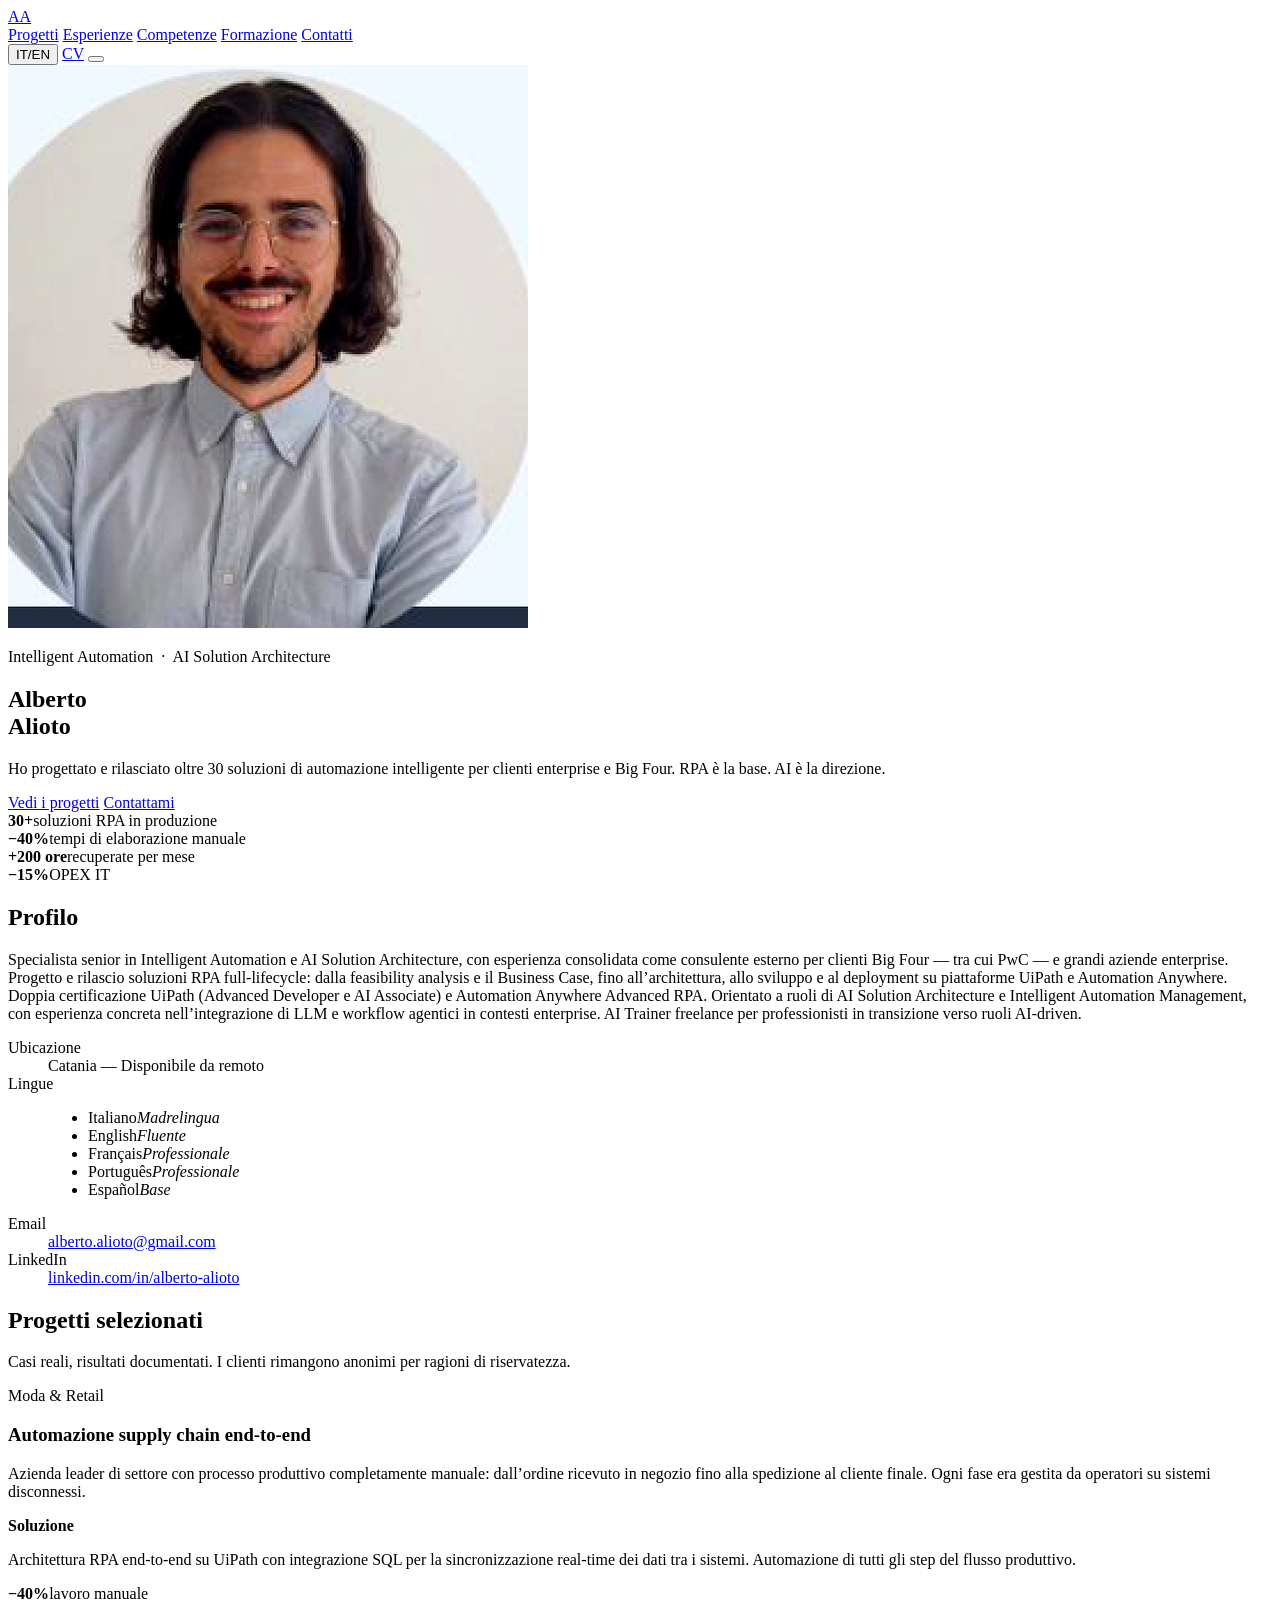
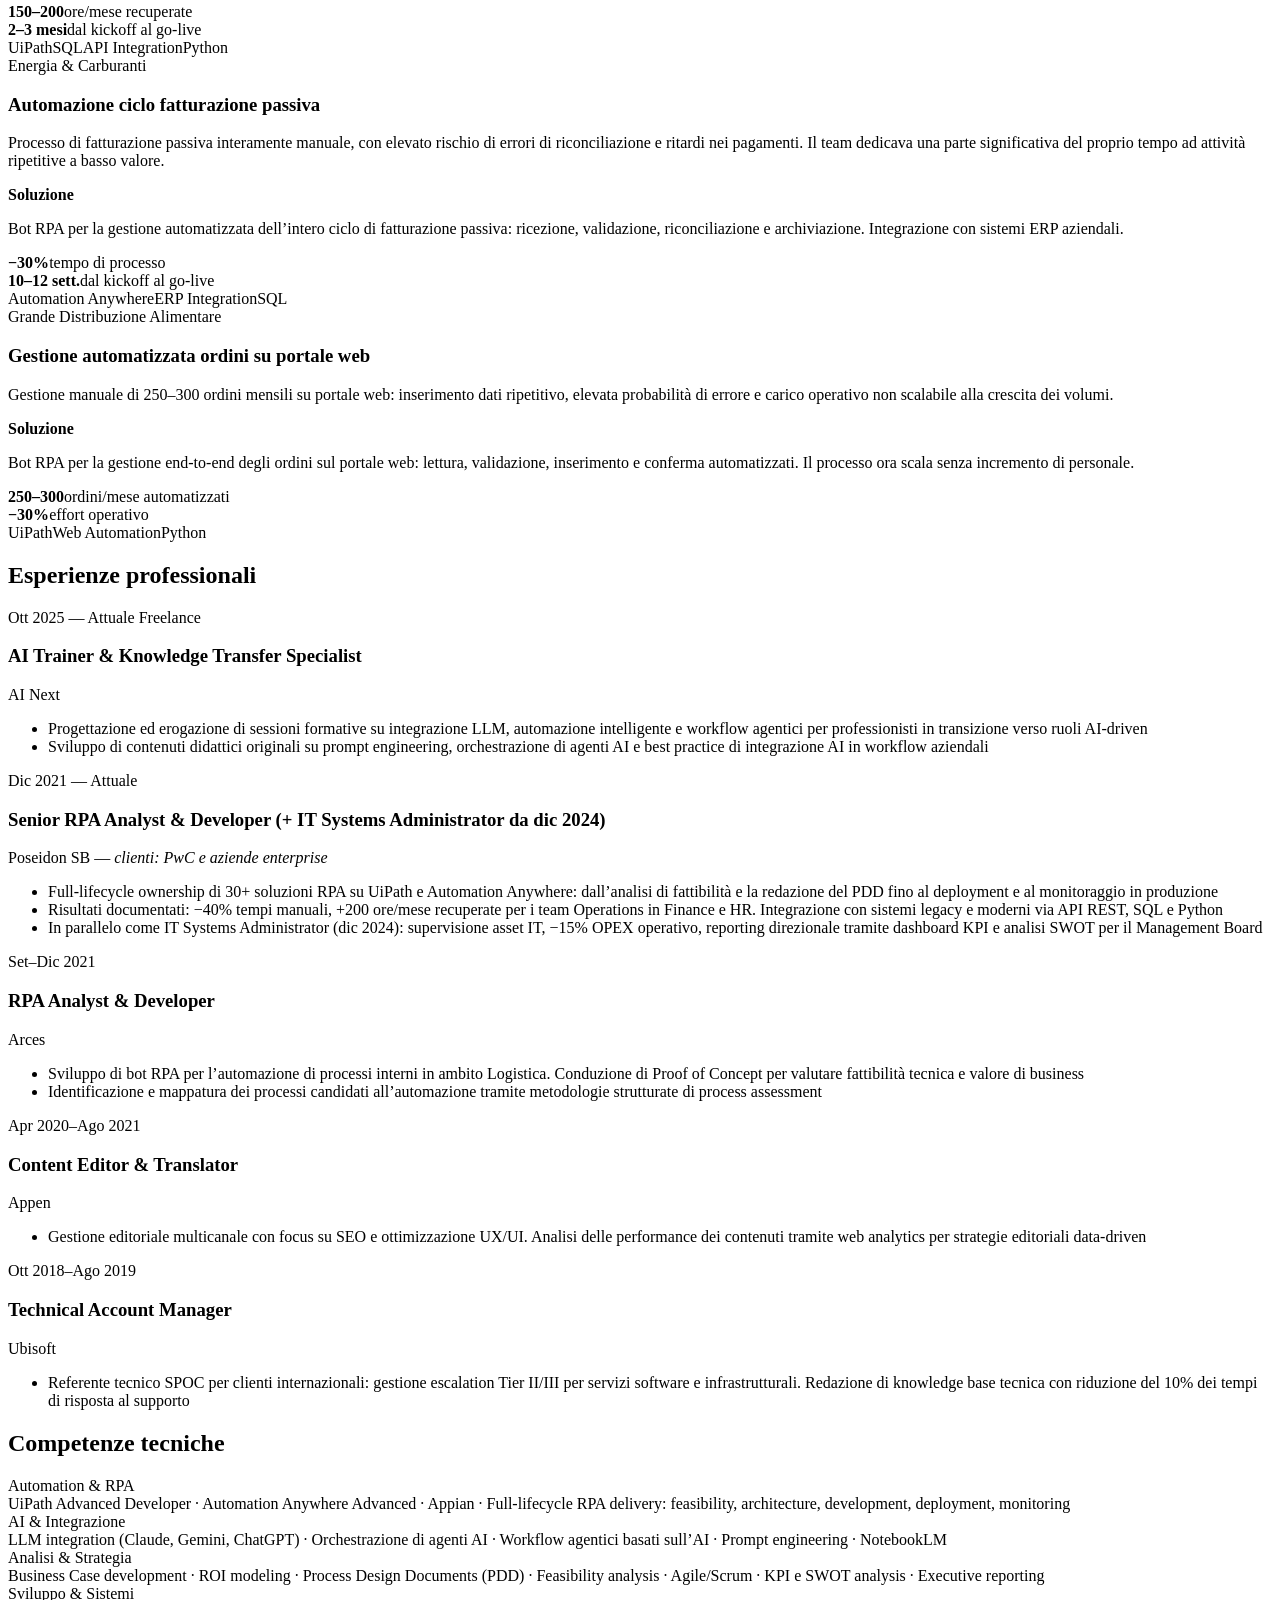
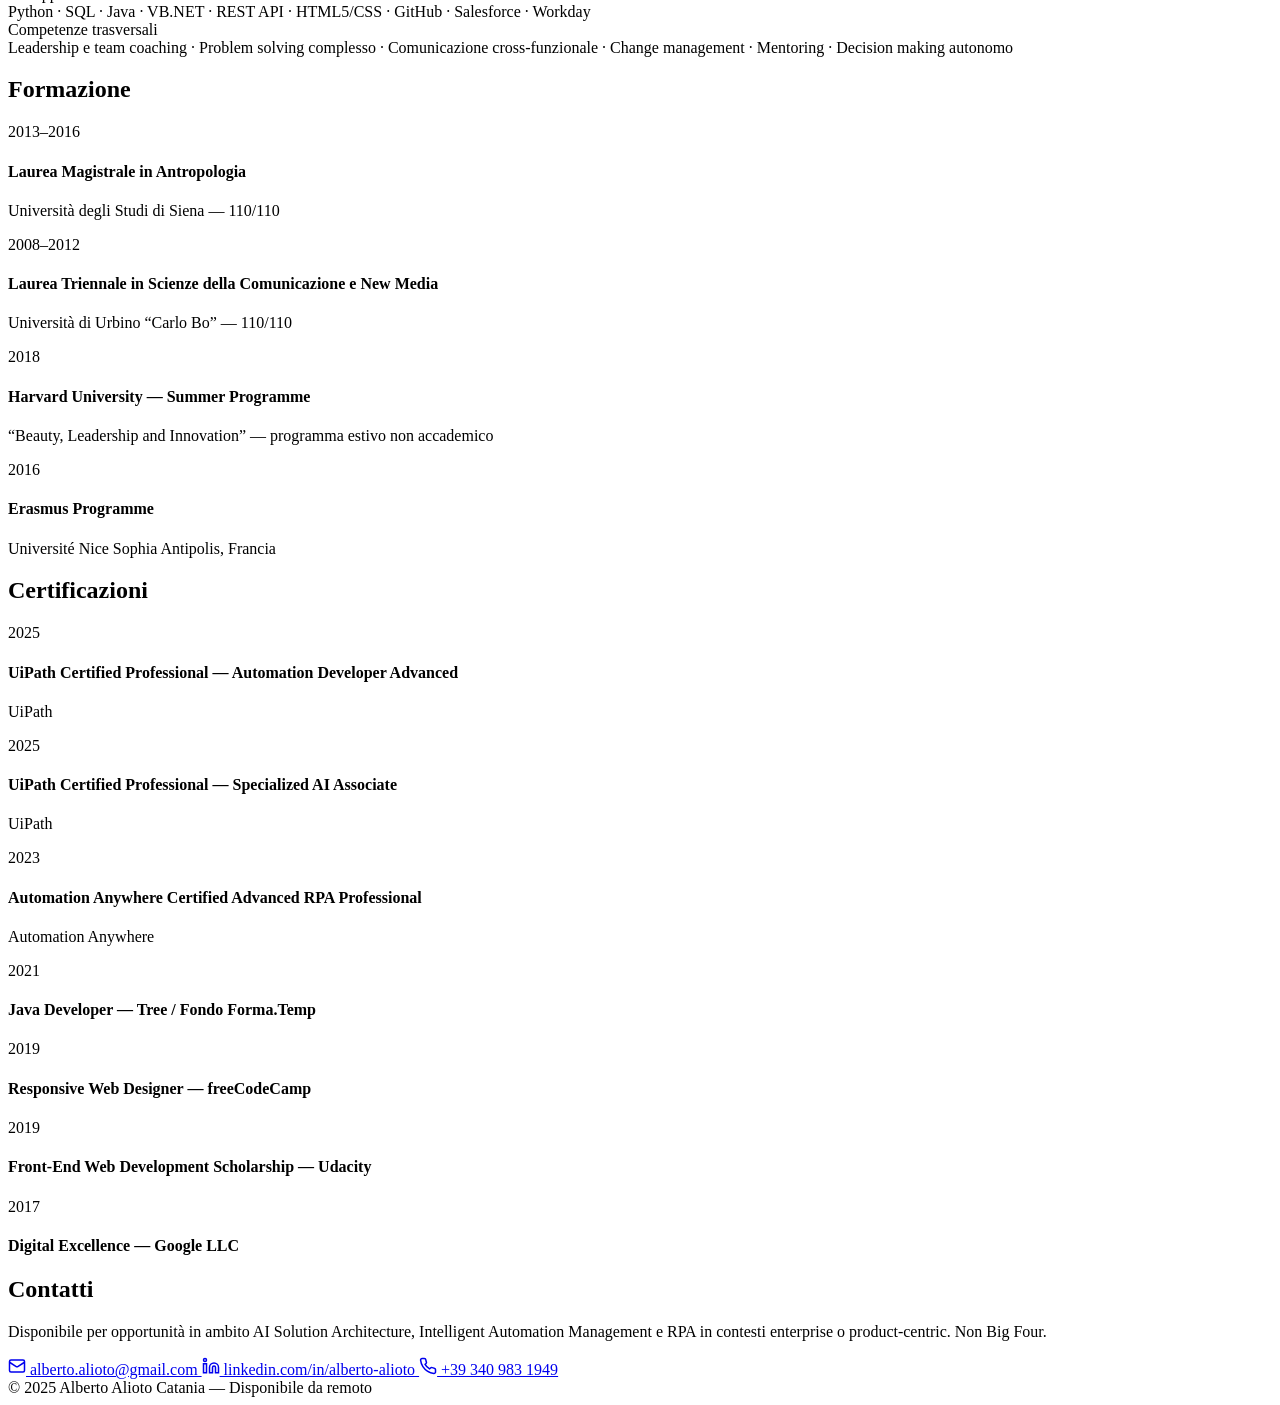
==== commit 4de9e423: "Add files via upload" ====
--- a/index.html
+++ b/index.html
@@ -10,7 +10,7 @@
     <title>Alberto Alioto — Automation & AI Specialist</title>
     <link rel="preconnect" href="https://fonts.googleapis.com">
     <link rel="preconnect" href="https://fonts.gstatic.com" crossorigin>
-    <link href="https://fonts.googleapis.com/css2?family=Syne:wght@600;700;800&family=Inter:wght@300;400;500;600&display=swap" rel="stylesheet">
+    <link href="https://fonts.googleapis.com/css2?family=DM+Sans:wght@400;500;600;700&family=Inter:wght@300;400;500;600&display=swap" rel="stylesheet">
     <link rel="stylesheet" href="css/style.css">
 </head>
 <body>
@@ -39,6 +39,11 @@
 <!-- HERO -->
 <section class="hero" id="top">
     <div class="container hero-inner">
+        <div class="hero-right">
+            <div class="photo-wrap">
+                <img src="[data-uri]" alt="Alberto Alioto — Automation &amp; AI Specialist" width="520" height="563">
+            </div>
+        </div>
         <div class="hero-left">
             <p class="hero-role" data-it="Intelligent Automation &nbsp;&middot;&nbsp; AI Solution Architecture" data-en="Intelligent Automation &nbsp;&middot;&nbsp; AI Solution Architecture">Intelligent Automation &nbsp;&middot;&nbsp; AI Solution Architecture</p>
             <h1>Alberto<br>Alioto</h1>
@@ -52,11 +57,6 @@
                 <a href="#contact" class="btn-ghost" data-it="Contattami" data-en="Contact me">Contattami</a>
             </div>
         </div>
-        <div class="hero-right">
-            <div class="photo-wrap">
-                <img src="[data-uri]" alt="Alberto Alioto — Automation & AI Specialist" width="520" height="563">
-            </div>
-        </div>
     </div>
 </section>
 
@@ -190,7 +190,7 @@
             <article class="tl-item">
                 <div class="tl-left">
                     <span class="tl-date" data-it="Dic 2021 &mdash; Attuale" data-en="Dec 2021 &mdash; Present">Dic 2021 &mdash; Attuale</span>
-                    <span class="tl-badge consulting" data-it="Consulenza esterna" data-en="External consulting">Consulenza esterna</span>
+
                 </div>
                 <div class="tl-dot active"></div>
                 <div class="tl-right">
--- a/css/style.css
+++ b/css/style.css
@@ -1,358 +1,894 @@
-/* ===== RESET & BASE ===== */
-*, *::before, *::after { margin: 0; padding: 0; box-sizing: border-box; }
-
+/* ============================================================
+   RESET
+   ============================================================ */
+*, *::before, *::after {
+    margin: 0;
+    padding: 0;
+    box-sizing: border-box;
+}
+
+/* ============================================================
+   DESIGN TOKENS
+   ============================================================ */
 :root {
-    --navy:       #0d1f3c;
-    --navy-mid:   #162d52;
-    --blue:       #1a56a0;
-    --blue-hover: #0e3d7a;
-    --blue-light: #dceaf8;
-    --gold:       #c8951a;
-    --gold-light: #f5e6c0;
-    --bg:         #e8edf4;
-    --bg-alt:     #d8e0ec;
-    --surface:    #eef2f8;
-    --white:      #ffffff;
-    --text-main:  #1a2332;
-    --text-body:  #3d4e63;
-    --text-muted: #7a8a9e;
-    --border:     #c8d4e3;
-    --radius:     6px;
-    --shadow-sm:  0 1px 3px rgba(13,31,60,.08);
-    --shadow-md:  0 4px 14px rgba(13,31,60,.10);
-    --shadow-lg:  0 8px 30px rgba(13,31,60,.14);
-    --transition: .22s ease;
-}
-
+    --navy:      #0a1628;
+    --navy-2:    #111e35;
+    --blue:      #1a4f8a;
+    --gold:      #c49a1e;
+    --bg:        #e4e9f0;
+    --bg-alt:    #dce2ec;
+    --surface:   #edf0f6;
+    --white:     #ffffff;
+
+    /* Typographic colour scale */
+    --t1: #0a1628;   /* headings, max contrast */
+    --t2: #243550;   /* body text */
+    --t3: #506480;   /* secondary / labels */
+    --t4: #8fa0b8;   /* muted / metadata */
+
+    --border: #c4cfe0;
+    --r:      5px;
+    --sh:     0 2px 12px rgba(10,22,40,.09);
+    --sh2:    0 8px 32px rgba(10,22,40,.16);
+    --tr:     .2s ease;
+}
+
+/* ============================================================
+   BASE
+   ============================================================ */
 html { scroll-behavior: smooth; }
 
 body {
-    font-family: 'Inter', -apple-system, BlinkMacSystemFont, 'Segoe UI', sans-serif;
-    color: var(--text-main);
+    font-family: 'Inter', system-ui, sans-serif;
+    font-size: 16px;
+    line-height: 1.65;
+    color: var(--t2);
     background: var(--bg);
-    line-height: 1.65;
-    font-size: 16px;
     -webkit-font-smoothing: antialiased;
 }
 
-.container { max-width: 1080px; margin: 0 auto; padding: 0 1.5rem; }
+/* Typographic scale — explicit, no ambiguity */
+h1, h2, h3, h4, h5 {
+    font-family: 'Syne', sans-serif;
+    font-weight: 700;
+    color: var(--t1);
+    line-height: 1.15;
+}
+
+h1 { font-size: 3.5rem;  font-weight: 800; letter-spacing: -.04em; }
+h2 { font-size: 2rem;    font-weight: 800; letter-spacing: -.02em; }
+h3 { font-size: 1.2rem;  font-weight: 700; }
+h4 { font-size: 1rem;    font-weight: 600; }
+
+/* Body text */
+p {
+    font-size: 1rem;
+    color: var(--t2);
+    line-height: 1.8;
+    margin-bottom: 1rem;
+}
+p:last-child { margin-bottom: 0; }
+
+/* Base link */
+a { color: inherit; text-decoration: none; }
+
+/* Utility */
+.container { max-width: 1060px; margin: 0 auto; padding: 0 1.5rem; }
 img { max-width: 100%; height: auto; display: block; }
-a { color: inherit; text-decoration: none; }
-
-/* ===== NAVBAR ===== */
+
+/* ============================================================
+   NAVBAR
+   ============================================================ */
 .navbar {
     position: fixed; top: 0; left: 0; right: 0; z-index: 100;
-    background: rgba(232,237,244,.92);
-    backdrop-filter: blur(14px); -webkit-backdrop-filter: blur(14px);
+    background: rgba(228, 233, 240, .94);
+    backdrop-filter: blur(16px);
+    -webkit-backdrop-filter: blur(16px);
     border-bottom: 1px solid transparent;
-    transition: var(--transition);
-}
-.navbar.scrolled { border-bottom-color: var(--border); box-shadow: var(--shadow-sm); }
+    transition: var(--tr);
+}
+.navbar.scrolled {
+    border-bottom-color: var(--border);
+    box-shadow: var(--sh);
+}
 
 .nav-inner {
-    display: flex; align-items: center; justify-content: space-between; height: 62px;
-}
-.nav-logo { font-weight: 700; font-size: 1.1rem; color: var(--navy); letter-spacing: -.02em; }
-
-.nav-links { display: flex; gap: 1.75rem; }
+    display: flex;
+    align-items: center;
+    justify-content: space-between;
+    height: 62px;
+}
+
+.nav-logo {
+    font-family: 'Syne', sans-serif;
+    font-weight: 800;
+    font-size: 1.1rem;
+    color: var(--navy);
+}
+
+.nav-links {
+    display: flex;
+    gap: 2rem;
+}
 .nav-links a {
-    font-size: .85rem; font-weight: 500; color: var(--text-body);
-    transition: var(--transition); position: relative; padding-bottom: 2px;
+    font-size: .85rem;
+    font-weight: 500;
+    color: var(--t3);
+    transition: var(--tr);
 }
 .nav-links a:hover { color: var(--blue); }
-.nav-links a::after {
-    content: ''; position: absolute; bottom: -4px; left: 0;
-    width: 0; height: 2px; background: var(--gold); transition: var(--transition);
-}
-.nav-links a:hover::after { width: 100%; }
-
-.nav-actions { display: flex; align-items: center; gap: .75rem; }
-
-.lang-toggle {
-    background: var(--surface); border: 1px solid var(--border);
-    padding: .35rem .7rem; border-radius: 20px;
-    font-size: .78rem; font-family: inherit; font-weight: 600;
-    cursor: pointer; color: var(--text-muted); transition: var(--transition);
-    display: flex; align-items: center; gap: 0;
-}
-.lang-toggle:hover { border-color: var(--blue); background: var(--blue-light); }
-.lang-toggle .active { color: var(--blue); }
-.lang-toggle .sep { color: var(--border); }
-
-.menu-toggle {
-    display: none; flex-direction: column; gap: 5px;
-    background: none; border: none; cursor: pointer; padding: 4px;
-}
-.menu-toggle span { display: block; width: 20px; height: 2px; background: var(--navy); transition: var(--transition); }
-.menu-toggle.open span:nth-child(1) { transform: rotate(45deg) translate(5px, 5px); }
-.menu-toggle.open span:nth-child(2) { opacity: 0; }
-.menu-toggle.open span:nth-child(3) { transform: rotate(-45deg) translate(5px, -5px); }
-
-/* ===== HERO ===== */
+
+.nav-actions {
+    display: flex;
+    align-items: center;
+    gap: .875rem;
+}
+
+.lang-btn {
+    display: flex;
+    align-items: center;
+    gap: 2px;
+    background: var(--surface);
+    border: 1px solid var(--border);
+    padding: .32rem .7rem;
+    border-radius: 20px;
+    font-size: .75rem;
+    font-weight: 600;
+    font-family: inherit;
+    cursor: pointer;
+    transition: var(--tr);
+    color: var(--t4);
+}
+.lang-btn:hover { border-color: var(--blue); }
+.lang-btn .l { color: var(--t4); }
+.lang-btn .l.active { color: var(--blue); }
+.lang-btn .sep { color: var(--border); margin: 0 2px; }
+
+.nav-cv {
+    font-size: .8rem;
+    font-weight: 600;
+    color: var(--navy);
+    border: 1.5px solid var(--navy);
+    padding: .3rem .8rem;
+    border-radius: var(--r);
+    transition: var(--tr);
+}
+.nav-cv:hover { background: var(--navy); color: var(--white); }
+
+.hamburger {
+    display: none;
+    flex-direction: column;
+    gap: 5px;
+    background: none;
+    border: none;
+    cursor: pointer;
+    padding: 4px;
+}
+.hamburger span {
+    display: block;
+    width: 20px;
+    height: 2px;
+    background: var(--navy);
+    transition: var(--tr);
+}
+.hamburger.open span:nth-child(1) { transform: rotate(45deg) translate(5px, 5px); }
+.hamburger.open span:nth-child(2) { opacity: 0; }
+.hamburger.open span:nth-child(3) { transform: rotate(-45deg) translate(5px, -5px); }
+
+/* ============================================================
+   HERO
+   ============================================================ */
 .hero {
-    padding: 7rem 0 4rem;
-    background: linear-gradient(140deg, var(--navy) 0%, var(--navy-mid) 60%, #1e4080 100%);
-}
-.hero-grid {
-    display: grid; grid-template-columns: 280px 1fr;
-    gap: 3.5rem; align-items: center;
-}
-.hero-photo img {
-    width: 260px; height: 260px; object-fit: cover; object-position: center top;
-    border-radius: 50%; border: 5px solid rgba(255,255,255,.12);
-    box-shadow: 0 0 0 2px var(--gold), var(--shadow-lg);
-}
-.hero-label {
-    font-size: .8rem; font-weight: 600; color: var(--gold);
-    letter-spacing: .06em; margin-bottom: .6rem;
+    padding: 7.5rem 0 4rem;
+    background: linear-gradient(145deg, var(--navy) 0%, var(--navy-2) 60%, #1b3563 100%);
+}
+
+.hero-inner {
+    display: grid;
+    grid-template-columns: 260px 1fr;
+    gap: 4rem;
+    align-items: center;
+}
+
+.photo-wrap img {
+    width: 240px;
+    height: 260px;
+    object-fit: cover;
+    object-position: center top;
+    border-radius: 4px;
+    box-shadow: 7px 7px 0 var(--gold), var(--sh2);
+}
+
+.hero-role {
+    font-size: .72rem;
+    font-weight: 600;
+    color: var(--gold);
+    letter-spacing: .1em;
     text-transform: uppercase;
-}
+    margin-bottom: .875rem;
+}
+
+/* h1 in hero overrides base h1 colour */
 .hero h1 {
-    font-size: 2.8rem; font-weight: 700; color: #ffffff;
-    line-height: 1.1; letter-spacing: -.03em; margin-bottom: 1.2rem;
-}
-.hero-desc {
-    font-size: 1rem; color: rgba(255,255,255,.72);
-    line-height: 1.8; max-width: 560px; margin-bottom: 2rem;
-}
-.hero-actions { display: flex; gap: .875rem; }
-
-.btn-primary {
-    display: inline-block; padding: .75rem 1.5rem;
-    background: var(--gold); color: var(--navy);
-    font-weight: 700; font-size: .875rem; border-radius: var(--radius);
-    transition: var(--transition);
-}
-.btn-primary:hover { background: #b07e10; transform: translateY(-2px); }
-
-.btn-outline {
-    display: inline-block; padding: .75rem 1.5rem;
-    border: 2px solid rgba(255,255,255,.3); color: rgba(255,255,255,.9);
-    font-weight: 600; font-size: .875rem; border-radius: var(--radius);
-    transition: var(--transition);
-}
-.btn-outline:hover { border-color: rgba(255,255,255,.7); background: rgba(255,255,255,.08); }
-
-/* ===== METRICS ===== */
-.metrics { background: var(--navy-mid); padding: 2.5rem 0; border-top: 1px solid rgba(255,255,255,.07); }
-.metrics-grid { display: grid; grid-template-columns: repeat(4,1fr); gap: 1rem; text-align: center; }
-.metric-number { display: block; font-size: 1.9rem; font-weight: 700; color: var(--gold); letter-spacing: -.02em; }
-.metric-text { display: block; font-size: .8rem; color: rgba(255,255,255,.6); margin-top: .2rem; }
-
-/* ===== SECTIONS ===== */
-.section { padding: 4.5rem 0; }
+    color: #ffffff;
+    margin-bottom: 1.375rem;
+    line-height: 1.0;
+}
+
+.hero-sub {
+    font-size: 1rem;
+    color: rgba(255, 255, 255, .65);
+    line-height: 1.8;
+    max-width: 520px;
+    margin-bottom: 2.25rem;
+}
+
+.hero-ctas { display: flex; gap: 1rem; flex-wrap: wrap; }
+
+.btn-gold {
+    display: inline-block;
+    padding: .75rem 1.625rem;
+    background: var(--gold);
+    color: var(--navy);
+    font-family: 'Syne', sans-serif;
+    font-weight: 700;
+    font-size: .875rem;
+    border-radius: var(--r);
+    transition: var(--tr);
+}
+.btn-gold:hover { background: #ad8518; transform: translateY(-2px); }
+
+.btn-ghost {
+    display: inline-block;
+    padding: .75rem 1.625rem;
+    border: 1.5px solid rgba(255, 255, 255, .28);
+    color: rgba(255, 255, 255, .88);
+    font-weight: 500;
+    font-size: .875rem;
+    border-radius: var(--r);
+    transition: var(--tr);
+}
+.btn-ghost:hover { border-color: rgba(255,255,255,.65); background: rgba(255,255,255,.07); }
+
+/* ============================================================
+   METRICS BAR
+   ============================================================ */
+.metrics-bar {
+    background: var(--navy-2);
+    border-bottom: 1px solid rgba(255, 255, 255, .06);
+}
+
+.metrics-row {
+    display: flex;
+    align-items: center;
+    justify-content: space-between;
+    padding: 2rem 0;
+    gap: 1rem;
+}
+
+.met {
+    display: flex;
+    flex-direction: column;
+    align-items: center;
+    text-align: center;
+}
+
+/* metric number — intentionally large, gold, Syne */
+.met strong {
+    font-family: 'Syne', sans-serif;
+    font-size: 1.75rem;
+    font-weight: 800;
+    color: var(--gold);
+    letter-spacing: -.02em;
+    line-height: 1;
+}
+
+/* metric label — clearly smaller, muted */
+.met span {
+    font-size: .75rem;
+    color: rgba(255, 255, 255, .5);
+    margin-top: .35rem;
+    line-height: 1.4;
+}
+
+.met-div { width: 1px; height: 40px; background: rgba(255,255,255,.1); }
+
+/* ============================================================
+   SECTION BASE
+   ============================================================ */
+.section { padding: 5rem 0; }
 .section-alt { background: var(--bg-alt); }
 
-.section-heading {
-    font-size: 1.75rem; font-weight: 700; color: var(--navy);
-    margin-bottom: 2.5rem; letter-spacing: -.02em;
-    padding-bottom: .7rem; position: relative;
-}
-.section-heading::after {
-    content: ''; position: absolute; bottom: 0; left: 0;
-    width: 40px; height: 3px; background: var(--gold); border-radius: 2px;
-}
-
-/* ===== ABOUT ===== */
-.about-grid { display: grid; grid-template-columns: 1fr 320px; gap: 3rem; }
-
-.about-main p {
-    color: var(--text-body); margin-bottom: 1.25rem; line-height: 1.8; font-size: .97rem;
-}
-.soft-skills { margin-top: 2rem; }
-.soft-skills h3 {
-    font-size: 1rem; font-weight: 600; color: var(--navy);
-    margin-bottom: .75rem;
-}
-
-.tags { display: flex; flex-wrap: wrap; gap: .4rem; }
-.tags span {
-    display: inline-block; padding: .3rem .75rem;
-    background: var(--surface); border: 1px solid var(--border);
-    border-radius: 20px; font-size: .78rem; color: var(--text-body); font-weight: 500;
-    transition: var(--transition);
-}
-.tags span:hover { background: var(--blue-light); border-color: var(--blue); color: var(--blue); }
-
-.sidebar-card {
-    background: var(--surface); border: 1px solid var(--border);
-    border-radius: var(--radius); padding: 1.5rem;
-    position: sticky; top: 80px;
-}
-.sidebar-card h3 {
-    font-size: .95rem; font-weight: 700; color: var(--navy);
-    margin-bottom: 1.25rem; padding-bottom: .6rem;
-    border-bottom: 2px solid var(--gold);
-}
-.info-dl { display: grid; gap: .2rem; }
-.info-dl dt {
-    font-size: .73rem; font-weight: 700; color: var(--blue);
-    text-transform: uppercase; letter-spacing: .04em; margin-top: .9rem;
-}
-.info-dl dd { font-size: .88rem; color: var(--text-body); line-height: 1.6; }
-.info-dl a { color: var(--blue); }
-.info-dl a:hover { text-decoration: underline; }
-
-.lang-table { width: 100%; border-collapse: collapse; }
-.lang-table td { padding: .2rem 0; font-size: .85rem; color: var(--text-body); }
-.lang-table td:last-child { text-align: right; color: var(--text-muted); font-size: .8rem; }
-
-/* ===== TIMELINE ===== */
-.timeline { position: relative; padding-left: 2.5rem; }
-.timeline::before {
-    content: ''; position: absolute; left: 9px; top: 0; bottom: 0;
-    width: 2px; background: var(--border);
-}
-
-.timeline-item { position: relative; padding-bottom: 2rem; }
-.timeline-item:last-child { padding-bottom: 0; }
-
-.timeline-dot {
-    position: absolute; left: -2.5rem; top: 8px;
-    width: 18px; height: 18px; border-radius: 50%;
-    background: var(--bg-alt); border: 2.5px solid var(--text-muted); z-index: 1;
-}
-.timeline-dot.current {
-    border-color: var(--blue); background: var(--blue-light);
-    box-shadow: 0 0 0 4px rgba(26,86,160,.12);
-}
-
-.timeline-content {
-    background: var(--surface); border: 1px solid var(--border);
-    border-radius: var(--radius); padding: 1.375rem 1.5rem;
-    transition: var(--transition);
-}
-.timeline-content:hover { box-shadow: var(--shadow-md); border-color: var(--blue); }
-
-.timeline-header {
-    display: flex; justify-content: space-between;
-    align-items: flex-start; gap: 1rem; margin-bottom: .875rem;
-}
-.timeline-header h3 { font-size: 1.05rem; font-weight: 600; color: var(--navy); margin-bottom: .2rem; }
-
-.company { font-size: .85rem; font-weight: 600; color: var(--blue); display: block; }
-.period { font-size: .78rem; color: var(--text-muted); white-space: nowrap; margin-top: .25rem; }
-
-.timeline-content ul { list-style: none; }
-.timeline-content li {
-    position: relative; padding-left: 1.1rem;
-    margin-bottom: .5rem; font-size: .88rem;
-    color: var(--text-body); line-height: 1.65;
-}
-.timeline-content li::before {
-    content: ''; position: absolute; left: 0; top: .58em;
-    width: 5px; height: 5px; background: var(--gold); border-radius: 50%;
-}
-
-/* ===== SKILLS ===== */
-.skills-grid { display: grid; grid-template-columns: repeat(3,1fr); gap: 1.25rem; }
-
-.skill-block {
-    background: var(--surface); border: 1px solid var(--border);
-    border-radius: var(--radius); padding: 1.375rem;
-    transition: var(--transition);
-}
-.skill-block:hover { border-color: var(--blue); box-shadow: var(--shadow-sm); }
-.skill-block h3 { font-size: .92rem; font-weight: 700; color: var(--navy); margin-bottom: .75rem; }
-
-/* ===== EDUCATION ===== */
-.edu-grid { display: grid; grid-template-columns: repeat(2,1fr); gap: 1.25rem; }
-
-.edu-card {
-    background: var(--surface); border: 1px solid var(--border);
-    border-radius: var(--radius); padding: 1.375rem;
-    border-left: 4px solid var(--gold); transition: var(--transition);
-}
-.edu-card:hover { box-shadow: var(--shadow-md); }
-.edu-year { font-size: .75rem; font-weight: 700; color: var(--blue); display: block; margin-bottom: .4rem; }
-.edu-card h3 { font-size: .97rem; font-weight: 600; color: var(--navy); margin-bottom: .4rem; line-height: 1.4; }
-.edu-institution { font-size: .85rem; color: var(--text-body); margin-bottom: .2rem; }
-.edu-grade { font-size: .8rem; color: var(--gold); font-weight: 600; }
-
-/* ===== CERTIFICATIONS ===== */
-.cert-grid { display: grid; grid-template-columns: repeat(auto-fill, minmax(260px,1fr)); gap: 1.1rem; }
-
-.cert-card {
-    background: var(--surface); border: 1px solid var(--border);
-    border-radius: var(--radius); padding: 1.25rem;
-    transition: var(--transition); position: relative; overflow: hidden;
-}
-.cert-card::before {
-    content: ''; position: absolute; top: 0; left: 0; right: 0;
-    height: 3px; background: linear-gradient(90deg, var(--blue), var(--gold));
-}
-.cert-card.featured::before { height: 4px; }
-.cert-card:hover { box-shadow: var(--shadow-md); transform: translateY(-2px); }
-
-.cert-year {
-    display: inline-block; font-size: .72rem; font-weight: 700;
-    color: var(--white); background: var(--blue);
-    padding: .18rem .55rem; border-radius: 3px; margin-bottom: .5rem;
-}
-.cert-card.featured .cert-year { background: var(--gold); color: var(--navy); }
-.cert-card h4 { font-size: .9rem; font-weight: 600; color: var(--navy); margin-bottom: .25rem; line-height: 1.4; }
-.cert-card p { font-size: .78rem; color: var(--text-muted); }
-
-/* ===== CONTACT ===== */
-.contact-section { background: var(--navy); }
-.contact-section .section-heading { color: #ffffff; }
-.contact-section .section-heading::after { background: var(--gold); }
-.contact-lead { color: rgba(255,255,255,.65); margin-bottom: 2rem; font-size: .97rem; max-width: 560px; }
-
-.contact-grid { display: grid; grid-template-columns: repeat(3,1fr); gap: 1rem; }
-.contact-card {
-    display: flex; align-items: center; gap: 1rem; padding: 1.25rem;
-    background: rgba(255,255,255,.05); border: 1px solid rgba(255,255,255,.1);
-    border-radius: var(--radius); color: rgba(255,255,255,.8);
-    transition: var(--transition);
-}
-.contact-card:hover { background: rgba(255,255,255,.1); border-color: var(--gold); color: #fff; }
-.contact-card svg { flex-shrink: 0; color: var(--gold); }
-.contact-card div { display: flex; flex-direction: column; }
-.contact-card strong { font-size: .8rem; font-weight: 700; color: var(--gold); margin-bottom: .15rem; }
-.contact-card span { font-size: .85rem; }
-
-/* ===== FOOTER ===== */
-.footer { background: #07111f; border-top: 1px solid rgba(255,255,255,.07); padding: 1.5rem 0; }
-.footer-inner { display: flex; justify-content: space-between; align-items: center; }
-.footer-inner p { color: rgba(255,255,255,.35); font-size: .78rem; }
-.footer-links { display: flex; gap: 1.25rem; }
-.footer-links a { color: rgba(255,255,255,.35); font-size: .78rem; transition: var(--transition); }
-.footer-links a:hover { color: var(--gold); }
-
-/* ===== RESPONSIVE ===== */
-@media (max-width: 880px) {
-    .hero-grid { grid-template-columns: 1fr; text-align: center; gap: 2rem; }
-    .hero-photo img { width: 200px; height: 200px; margin: 0 auto; }
-    .hero h1 { font-size: 2.2rem; }
-    .hero-desc { margin: 0 auto 1.5rem; }
-    .hero-actions { justify-content: center; }
-    .metrics-grid { grid-template-columns: repeat(2,1fr); }
-    .about-grid { grid-template-columns: 1fr; }
-    .sidebar-card { position: static; }
-    .skills-grid { grid-template-columns: repeat(2,1fr); }
-    .edu-grid { grid-template-columns: 1fr; }
-    .contact-grid { grid-template-columns: 1fr; }
-}
-
+/* Dark section (Projects, Contact) */
+.section-dark { background: var(--navy); }
+.section-dark h2 { color: #ffffff; }
+.section-dark h2::after { background: var(--gold); }
+
+/* Section heading with underline accent */
+h2 {
+    margin-bottom: 2.5rem;
+    padding-bottom: .75rem;
+    position: relative;
+}
+h2::after {
+    content: '';
+    position: absolute;
+    bottom: 0;
+    left: 0;
+    width: 40px;
+    height: 3px;
+    background: var(--gold);
+    border-radius: 2px;
+}
+
+.section-lead {
+    font-size: .9rem;
+    color: rgba(255, 255, 255, .5);
+    margin-top: -1.5rem;
+    margin-bottom: 2.5rem;
+    line-height: 1.6;
+}
+
+/* ============================================================
+   PROFILE
+   ============================================================ */
+.profile-grid {
+    display: grid;
+    grid-template-columns: 1fr 280px;
+    gap: 4rem;
+    align-items: start;
+}
+
+/* profile paragraph inherits base p — 1rem, line-height 1.8 */
+
+/* Sidebar */
+.meta-list { list-style: none; }
+
+.meta-list dt {
+    font-size: .7rem;
+    font-weight: 700;
+    color: var(--blue);
+    text-transform: uppercase;
+    letter-spacing: .06em;
+    margin-top: 1.25rem;
+    margin-bottom: .3rem;
+}
+
+.meta-list dd {
+    font-size: .9rem;
+    color: var(--t2);
+    line-height: 1.55;
+}
+
+.meta-list a { color: var(--blue); }
+.meta-list a:hover { text-decoration: underline; }
+
+/* Language table inside sidebar */
+.lang-list { list-style: none; margin-top: .25rem; }
+.lang-list li {
+    display: flex;
+    justify-content: space-between;
+    padding: .3rem 0;
+    font-size: .875rem;
+    border-bottom: 1px solid var(--border);
+}
+.lang-list li:last-child { border-bottom: none; }
+.lang-list li span { color: var(--t2); font-weight: 500; }
+.lang-list li em { color: var(--t4); font-style: normal; font-size: .8rem; }
+
+/* ============================================================
+   PROJECTS
+   ============================================================ */
+.projects-grid {
+    display: grid;
+    grid-template-columns: repeat(3, 1fr);
+    gap: 1.375rem;
+}
+
+.project-card {
+    background: rgba(255, 255, 255, .05);
+    border: 1px solid rgba(255, 255, 255, .1);
+    border-radius: var(--r);
+    padding: 1.625rem;
+    display: flex;
+    flex-direction: column;
+    gap: 1rem;
+    transition: var(--tr);
+}
+.project-card:hover {
+    background: rgba(255, 255, 255, .09);
+    border-color: rgba(196, 154, 30, .45);
+}
+
+/* Sector label — tiny, uppercase, gold */
+.project-tag {
+    font-size: .65rem;
+    font-weight: 700;
+    letter-spacing: .1em;
+    text-transform: uppercase;
+    color: var(--gold);
+}
+
+/* Project title — h3 override for dark bg */
+.project-card h3 {
+    font-size: 1.1rem;
+    font-weight: 700;
+    color: #ffffff;
+    line-height: 1.3;
+    margin-bottom: 0;
+}
+
+/* Project description — clearly smaller than title */
+.project-card > p {
+    font-size: .875rem;
+    color: rgba(255, 255, 255, .52);
+    line-height: 1.75;
+    margin-bottom: 0;
+}
+
+/* Solution block */
+.project-solution strong {
+    display: block;
+    font-size: .68rem;
+    font-weight: 700;
+    text-transform: uppercase;
+    letter-spacing: .07em;
+    color: rgba(255, 255, 255, .38);
+    margin-bottom: .4rem;
+}
+.project-solution p {
+    font-size: .875rem;
+    color: rgba(255, 255, 255, .62);
+    line-height: 1.7;
+    margin-bottom: 0;
+}
+
+/* Results row */
+.project-results {
+    display: flex;
+    gap: 1.25rem;
+    flex-wrap: wrap;
+    padding-top: 1rem;
+    border-top: 1px solid rgba(255, 255, 255, .08);
+    margin-top: auto;
+}
+.result-item { display: flex; flex-direction: column; }
+
+/* Result number — large, gold, Syne */
+.result-item strong {
+    font-family: 'Syne', sans-serif;
+    font-size: 1.25rem;
+    font-weight: 800;
+    color: var(--gold);
+    line-height: 1;
+}
+
+/* Result label — clearly smaller */
+.result-item span {
+    font-size: .7rem;
+    color: rgba(255, 255, 255, .42);
+    margin-top: .2rem;
+    line-height: 1.3;
+}
+
+/* Tech pills */
+.project-tech {
+    display: flex;
+    flex-wrap: wrap;
+    gap: .375rem;
+}
+.project-tech span {
+    font-size: .68rem;
+    padding: .2rem .6rem;
+    background: rgba(255, 255, 255, .07);
+    border: 1px solid rgba(255, 255, 255, .1);
+    border-radius: 3px;
+    color: rgba(255, 255, 255, .5);
+}
+
+/* ============================================================
+   EXPERIENCE TIMELINE
+   ============================================================ */
+.timeline { display: flex; flex-direction: column; }
+
+.tl-item {
+    display: grid;
+    grid-template-columns: 168px 20px 1fr;
+    gap: 0 1.25rem;
+    position: relative;
+    padding-bottom: 2.5rem;
+}
+.tl-item:last-child { padding-bottom: 0; }
+
+/* Left column: date + badge */
+.tl-left {
+    text-align: right;
+    padding-top: .35rem;
+    display: flex;
+    flex-direction: column;
+    align-items: flex-end;
+    gap: .4rem;
+}
+
+/* Date — clear but secondary */
+.tl-date {
+    font-size: .78rem;
+    font-weight: 500;
+    color: var(--t4);
+    line-height: 1.3;
+}
+
+/* Badge */
+.tl-badge {
+    font-size: .65rem;
+    font-weight: 700;
+    letter-spacing: .05em;
+    text-transform: uppercase;
+    padding: .18rem .55rem;
+    border-radius: 3px;
+}
+.tl-badge.consulting { background: #dceaf8; color: var(--blue); }
+.tl-badge.freelance  { background: #e5f5e0; color: #2e7d32; }
+
+/* Centre column: dot + vertical line */
+.tl-dot {
+    width: 14px;
+    height: 14px;
+    border-radius: 50%;
+    background: var(--bg);
+    border: 2.5px solid var(--t4);
+    margin: .35rem auto 0;
+    flex-shrink: 0;
+    position: relative;
+    z-index: 1;
+}
+.tl-dot.active {
+    border-color: var(--blue);
+    background: #dceaf8;
+    box-shadow: 0 0 0 4px rgba(26, 79, 138, .12);
+}
+
+/* Vertical line via ::before on item */
+.tl-item::before {
+    content: '';
+    position: absolute;
+    left: calc(168px + 1.25rem + 6px);
+    top: 18px;
+    bottom: 0;
+    width: 2px;
+    background: var(--border);
+}
+.tl-item:last-child::before { display: none; }
+
+/* Right column: content */
+.tl-right { padding-top: .2rem; }
+
+/* Job title — h3, prominent */
+.tl-right h3 {
+    font-size: 1.15rem;
+    font-weight: 700;
+    color: var(--t1);
+    margin-bottom: .25rem;
+    line-height: 1.25;
+}
+
+/* Role note (inline annotation) */
+.role-note {
+    font-family: 'Inter', sans-serif;
+    font-size: .8rem;
+    font-weight: 400;
+    color: var(--t4);
+    display: block;
+    margin-top: .1rem;
+}
+
+/* Company name — clearly secondary to title, but coloured */
+.tl-company {
+    font-size: .9rem;
+    font-weight: 600;
+    color: var(--blue);
+    margin-bottom: .875rem;
+    display: block;
+}
+
+/* Bullet list */
+.tl-right ul { list-style: none; }
+.tl-right li {
+    position: relative;
+    padding-left: 1.125rem;
+    font-size: .9rem;
+    color: var(--t2);
+    line-height: 1.72;
+    margin-bottom: .5rem;
+}
+.tl-right li:last-child { margin-bottom: 0; }
+.tl-right li::before {
+    content: '';
+    position: absolute;
+    left: 0;
+    top: .65em;
+    width: 5px;
+    height: 5px;
+    background: var(--gold);
+    border-radius: 50%;
+}
+
+/* ============================================================
+   SKILLS TABLE
+   ============================================================ */
+.skills-table { display: flex; flex-direction: column; }
+
+.skill-row {
+    display: grid;
+    grid-template-columns: 190px 1fr;
+    gap: 0 2.5rem;
+    padding: 1.25rem 0;
+    border-bottom: 1px solid var(--border);
+    align-items: baseline;
+}
+.skill-row:first-child { border-top: 1px solid var(--border); }
+
+/* Category label — Syne, slightly larger than description */
+.skill-cat {
+    font-family: 'Syne', sans-serif;
+    font-size: .85rem;
+    font-weight: 700;
+    color: var(--t1);
+    letter-spacing: .005em;
+    line-height: 1.5;
+}
+
+/* Description — Inter, clearly secondary */
+.skill-desc {
+    font-size: .9rem;
+    color: var(--t3);
+    line-height: 1.75;
+}
+
+/* ============================================================
+   EDUCATION + CERTIFICATIONS
+   ============================================================ */
+.edu-cert-grid {
+    display: grid;
+    grid-template-columns: 1fr 1fr;
+    gap: 5rem;
+    align-items: start;
+}
+
+/* Education list */
+.edu-list { display: flex; flex-direction: column; }
+
+.edu-item {
+    display: grid;
+    grid-template-columns: 90px 1fr;
+    gap: 0 1.25rem;
+    padding: 1rem 0;
+    border-bottom: 1px solid var(--border);
+    align-items: start;
+}
+.edu-item:last-child { border-bottom: none; }
+
+/* Year — gold, small */
+.edu-year {
+    font-size: .75rem;
+    font-weight: 700;
+    color: var(--gold);
+    padding-top: .15rem;
+    line-height: 1.4;
+}
+
+/* Degree title — h4, prominent */
+.edu-item h4 {
+    font-size: .975rem;
+    font-weight: 700;
+    color: var(--t1);
+    margin-bottom: .3rem;
+    line-height: 1.35;
+}
+
+/* Institution + grade — clearly smaller */
+.edu-item p {
+    font-size: .82rem;
+    color: var(--t4);
+    margin-bottom: 0;
+    line-height: 1.4;
+}
+
+/* Certifications list */
+.cert-list { display: flex; flex-direction: column; }
+
+.cert-item {
+    display: grid;
+    grid-template-columns: 52px 1fr;
+    gap: 0 1rem;
+    padding: .875rem 0;
+    border-bottom: 1px solid var(--border);
+    align-items: start;
+}
+.cert-item:last-child { border-bottom: none; }
+
+/* Year */
+.cert-yr {
+    font-size: .75rem;
+    font-weight: 700;
+    padding-top: .15rem;
+    line-height: 1.3;
+}
+.cert-item.featured .cert-yr { color: var(--blue); }
+.cert-item.minor   .cert-yr { color: var(--t4); font-weight: 400; }
+
+/* Cert name — h4 */
+.cert-item.featured h4 {
+    font-size: .95rem;
+    font-weight: 700;
+    color: var(--t1);
+    line-height: 1.35;
+}
+.cert-item.minor h4 {
+    font-size: .875rem;
+    font-weight: 500;
+    color: var(--t3);
+    line-height: 1.35;
+}
+
+/* ============================================================
+   CONTACT
+   ============================================================ */
+.contact-sub {
+    font-size: .95rem;
+    color: rgba(255, 255, 255, .52);
+    line-height: 1.8;
+    max-width: 540px;
+    margin-top: -1.25rem;
+    margin-bottom: 2.5rem;
+}
+
+.contact-row {
+    display: flex;
+    flex-wrap: wrap;
+    gap: 1rem;
+}
+
+.c-link {
+    display: flex;
+    align-items: center;
+    gap: .75rem;
+    padding: .875rem 1.375rem;
+    border: 1px solid rgba(255, 255, 255, .12);
+    border-radius: var(--r);
+    font-size: .9rem;
+    color: rgba(255, 255, 255, .72);
+    background: rgba(255, 255, 255, .04);
+    transition: var(--tr);
+}
+.c-link:hover { border-color: var(--gold); color: #fff; }
+.c-link svg { color: var(--gold); flex-shrink: 0; }
+
+/* ============================================================
+   FOOTER
+   ============================================================ */
+.footer {
+    background: #060f1c;
+    border-top: 1px solid rgba(255, 255, 255, .06);
+    padding: 1.375rem 0;
+}
+.footer-inner {
+    display: flex;
+    justify-content: space-between;
+    align-items: center;
+    font-size: .78rem;
+    color: rgba(255, 255, 255, .28);
+}
+
+/* ============================================================
+   RESPONSIVE — 900px
+   ============================================================ */
+@media (max-width: 900px) {
+    .hero-inner {
+        grid-template-columns: 1fr;
+        text-align: center;
+        gap: 2.5rem;
+    }
+    .hero-right { order: -1; }
+    .photo-wrap img {
+        width: 180px;
+        height: 195px;
+        margin: 0 auto;
+        box-shadow: 4px 4px 0 var(--gold);
+    }
+    .hero h1 { font-size: 2.75rem; }
+    .hero-sub { margin: 0 auto 2rem; }
+    .hero-ctas { justify-content: center; }
+
+    .metrics-row { flex-wrap: wrap; gap: 1.75rem; justify-content: center; }
+    .met-div { display: none; }
+
+    .profile-grid { grid-template-columns: 1fr; gap: 2.5rem; }
+
+    .projects-grid { grid-template-columns: 1fr; }
+
+    /* Timeline collapses: hide dot column, keep content */
+    .tl-item {
+        grid-template-columns: 1fr;
+        padding-left: 0;
+    }
+    .tl-left {
+        flex-direction: row;
+        align-items: center;
+        text-align: left;
+        margin-bottom: .5rem;
+    }
+    .tl-dot { display: none; }
+    .tl-item::before { display: none; }
+
+    .skill-row { grid-template-columns: 1fr; gap: .25rem; }
+    .skill-cat { margin-bottom: .1rem; }
+
+    .edu-cert-grid { grid-template-columns: 1fr; gap: 3.5rem; }
+}
+
+/* ============================================================
+   RESPONSIVE — 600px
+   ============================================================ */
 @media (max-width: 600px) {
     .nav-links {
-        display: none; position: absolute; top: 62px; left: 0; right: 0;
-        background: var(--bg); flex-direction: column;
-        padding: 1.25rem 1.5rem; gap: .875rem;
-        border-bottom: 1px solid var(--border); box-shadow: var(--shadow-md);
+        display: none;
+        position: absolute;
+        top: 62px;
+        left: 0;
+        right: 0;
+        background: var(--bg);
+        flex-direction: column;
+        padding: 1.25rem 1.5rem;
+        gap: .875rem;
+        border-bottom: 1px solid var(--border);
+        box-shadow: var(--sh);
     }
     .nav-links.open { display: flex; }
-    .menu-toggle { display: flex; }
-    .hero { padding: 5rem 0 3rem; }
-    .hero h1 { font-size: 1.9rem; }
-    .hero-actions { flex-direction: column; }
-    .hero-actions a { text-align: center; }
-    .metrics-grid { grid-template-columns: repeat(2,1fr); gap: .75rem; }
-    .metric-number { font-size: 1.5rem; }
-    .skills-grid { grid-template-columns: 1fr; }
-    .cert-grid { grid-template-columns: 1fr; }
-    .timeline { padding-left: 1.75rem; }
-    .timeline-header { flex-direction: column; gap: .3rem; }
-    .footer-inner { flex-direction: column; gap: .5rem; text-align: center; }
-}
+    .hamburger { display: flex; }
+
+    .hero { padding: 5.5rem 0 3rem; }
+    .hero h1 { font-size: 2.1rem; }
+    .hero-ctas { flex-direction: column; align-items: center; }
+
+    .section { padding: 3.5rem 0; }
+
+    .met strong { font-size: 1.4rem; }
+
+    .footer-inner { flex-direction: column; gap: .25rem; text-align: center; }
+}
+
+/* ============================================================
+   SELETTORI ADDIZIONALI (classi non catturate da regex)
+   ============================================================ */
+
+/* Hero columns */
+.hero-left  { /* layout gestito da hero-inner grid — no stili aggiuntivi */ }
+.hero-right { /* idem */ }
+
+/* Photo wrap — il blocco padre della foto */
+.photo-wrap { position: relative; }
+
+/* Profile columns */
+.profile-text  { /* colonna testo — layout da profile-grid */ }
+.profile-aside {
+    background: var(--surface);
+    border: 1px solid var(--border);
+    border-radius: var(--r);
+    padding: 1.5rem;
+    position: sticky;
+    top: 78px;
+}
+
+/* Project solution block */
+.project-solution { /* stili su strong e p già definiti sopra */ }
+
+/* Cert featured / minor — classi di stato */
+.cert-item.featured { /* stili su h4 e cert-yr già definiti */ }
+.cert-item.minor    { /* idem */ }
+
+/* cert-yr dim (year muted) */
+.cert-yr.dim {
+    color: var(--t4) !important;
+    font-weight: 400;
+}
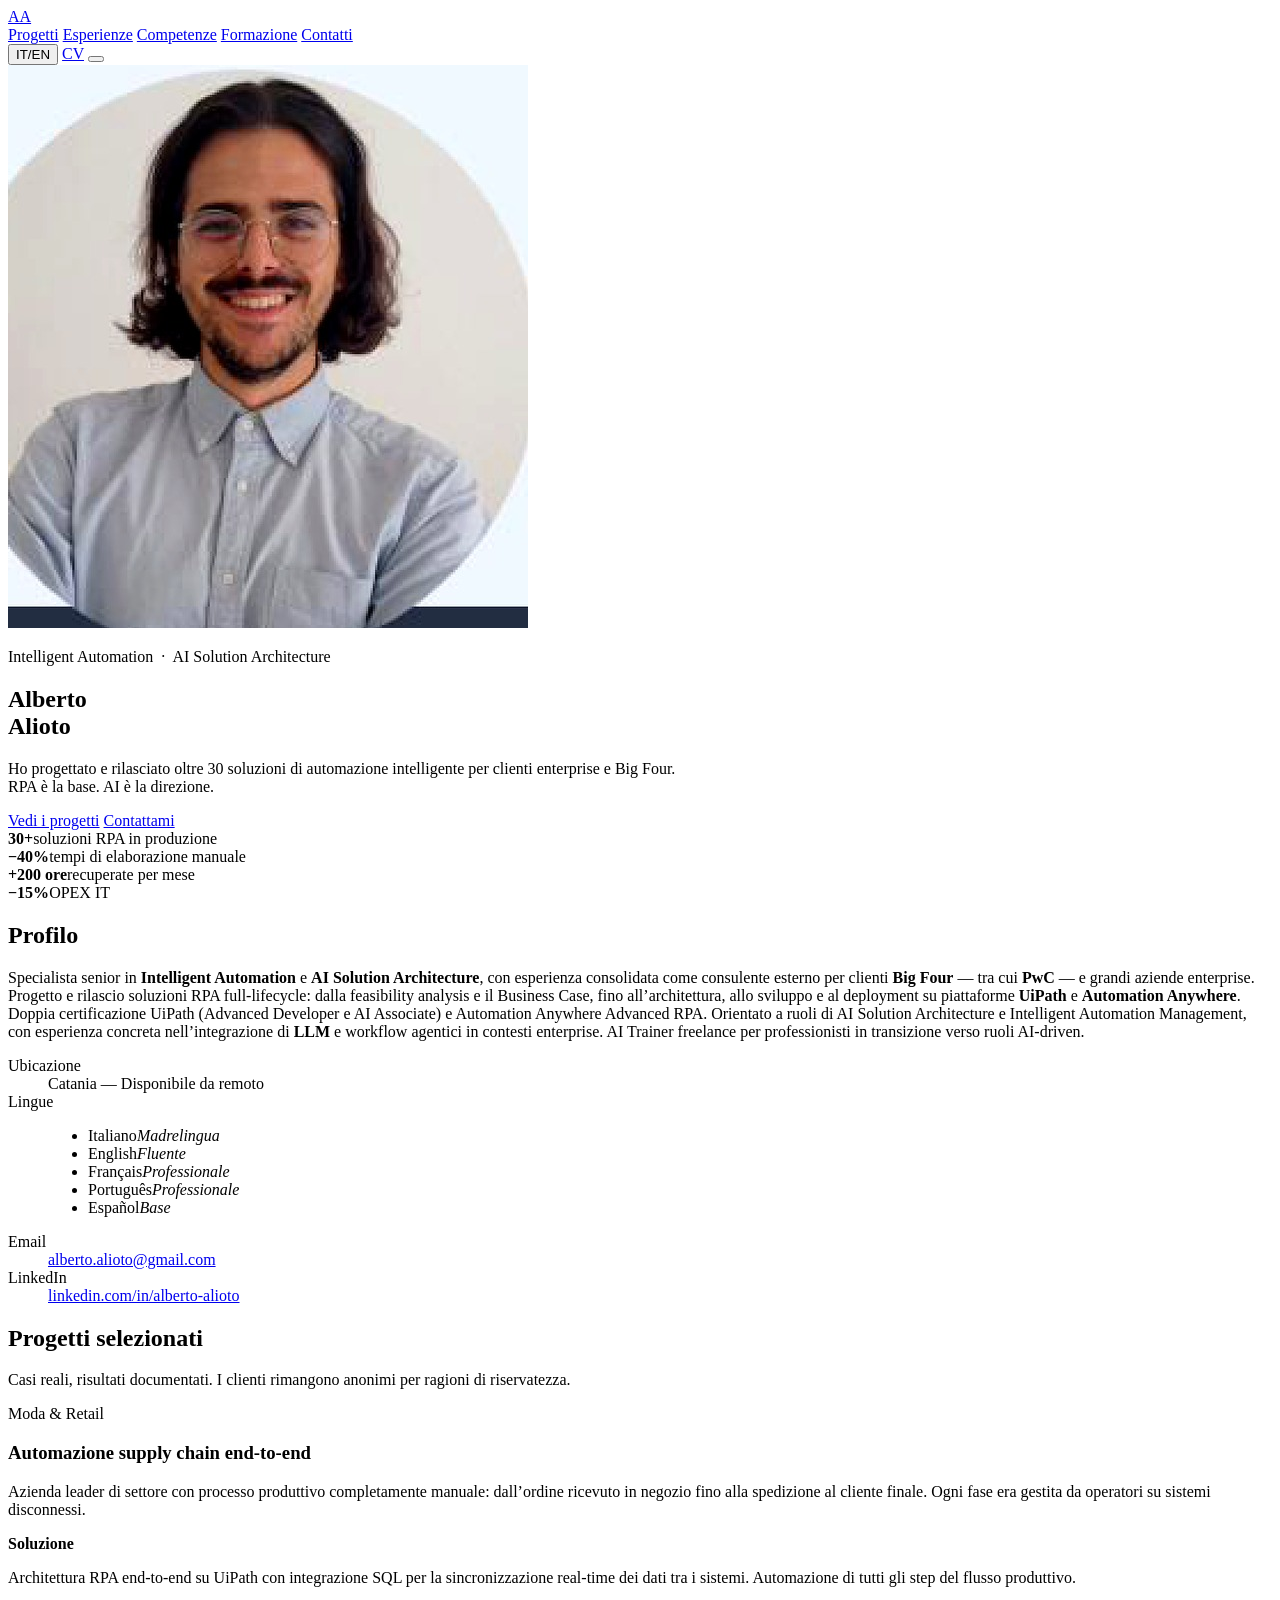
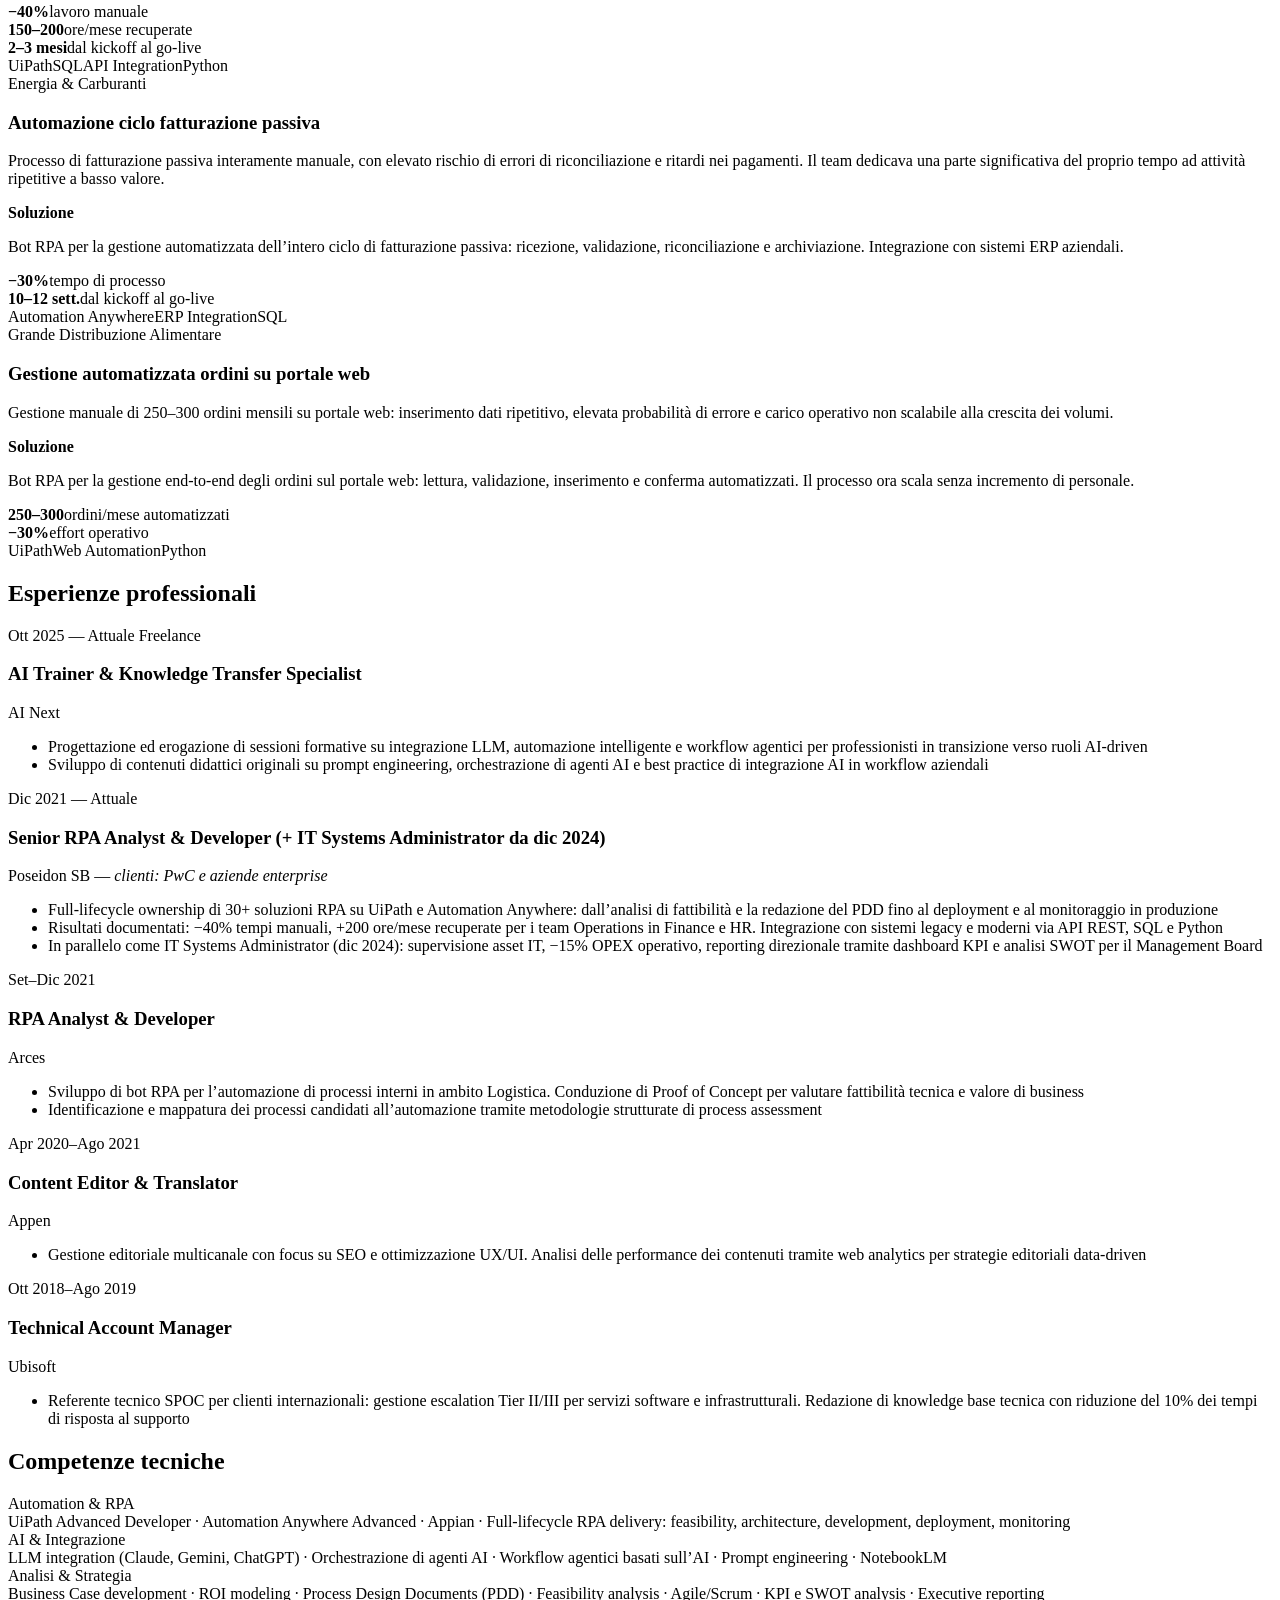
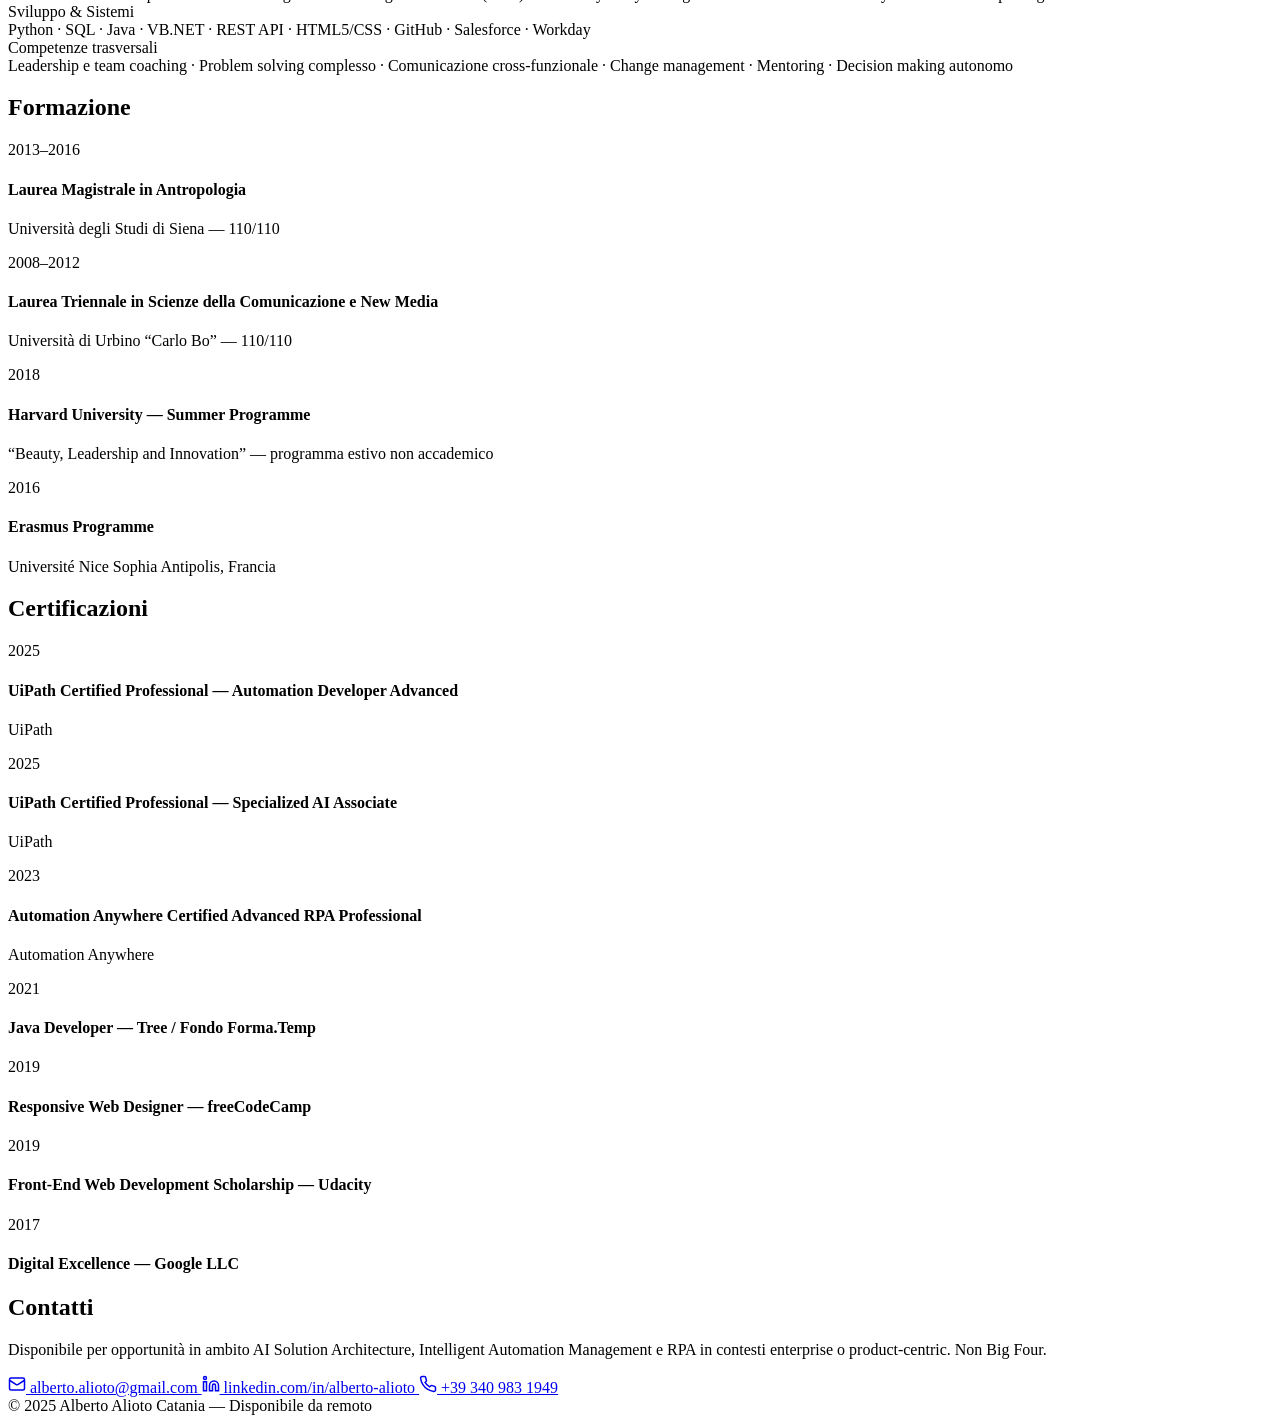
==== commit b635924e: "Add files via upload" ====
--- a/index.html
+++ b/index.html
@@ -48,9 +48,9 @@
             <p class="hero-role" data-it="Intelligent Automation &nbsp;&middot;&nbsp; AI Solution Architecture" data-en="Intelligent Automation &nbsp;&middot;&nbsp; AI Solution Architecture">Intelligent Automation &nbsp;&middot;&nbsp; AI Solution Architecture</p>
             <h1>Alberto<br>Alioto</h1>
             <p class="hero-sub"
-               data-it="Ho progettato e rilasciato oltre 30 soluzioni di automazione intelligente per clienti enterprise e Big Four. RPA &egrave; la base. AI &egrave; la direzione."
-               data-en="I have designed and delivered over 30 intelligent automation solutions for enterprise and Big Four clients. RPA is the foundation. AI is the direction.">
-               Ho progettato e rilasciato oltre 30 soluzioni di automazione intelligente per clienti enterprise e Big Four. RPA &egrave; la base. AI &egrave; la direzione.
+               data-it="Ho progettato e rilasciato oltre 30 soluzioni di automazione intelligente per clienti enterprise e Big Four.<br>RPA &egrave; la base. AI &egrave; la direzione."
+               data-en="I have designed and delivered over 30 intelligent automation solutions for enterprise and Big Four clients.<br>RPA is the foundation. AI is the direction.">
+               Ho progettato e rilasciato oltre 30 soluzioni di automazione intelligente per clienti enterprise e Big Four.<br>RPA &egrave; la base. AI &egrave; la direzione.
             </p>
             <div class="hero-ctas">
                 <a href="#projects" class="btn-gold" data-it="Vedi i progetti" data-en="See projects">Vedi i progetti</a>
@@ -78,9 +78,9 @@
     <div class="container profile-grid">
         <div class="profile-text">
             <h2 data-it="Profilo" data-en="Profile">Profilo</h2>
-            <p data-it="Specialista senior in Intelligent Automation e AI Solution Architecture, con esperienza consolidata come consulente esterno per clienti Big Four &mdash; tra cui PwC &mdash; e grandi aziende enterprise. Progetto e rilascio soluzioni RPA full-lifecycle: dalla feasibility analysis e il Business Case, fino all&rsquo;architettura, allo sviluppo e al deployment su piattaforme UiPath e Automation Anywhere. Doppia certificazione UiPath (Advanced Developer e AI Associate) e Automation Anywhere Advanced RPA. Orientato a ruoli di AI Solution Architecture e Intelligent Automation Management, con esperienza concreta nell&rsquo;integrazione di LLM e workflow agentici in contesti enterprise. AI Trainer freelance per professionisti in transizione verso ruoli AI-driven."
-               data-en="Senior specialist in Intelligent Automation and AI Solution Architecture, with consolidated experience as an external consultant for Big Four clients &mdash; including PwC &mdash; and large enterprise organisations. I design and deliver full-lifecycle RPA solutions: from feasibility analysis and Business Case through to architecture, development and deployment on UiPath and Automation Anywhere platforms. Dual certified: UiPath Advanced Developer, UiPath AI Associate, and Automation Anywhere Advanced RPA. Focused on AI Solution Architecture and Intelligent Automation Management roles, with hands-on experience integrating LLMs and agentic workflows in enterprise environments. Freelance AI Trainer for professionals transitioning into AI-driven roles.">
-               Specialista senior in Intelligent Automation e AI Solution Architecture, con esperienza consolidata come consulente esterno per clienti Big Four &mdash; tra cui PwC &mdash; e grandi aziende enterprise. Progetto e rilascio soluzioni RPA full-lifecycle: dalla feasibility analysis e il Business Case, fino all&rsquo;architettura, allo sviluppo e al deployment su piattaforme UiPath e Automation Anywhere. Doppia certificazione UiPath (Advanced Developer e AI Associate) e Automation Anywhere Advanced RPA. Orientato a ruoli di AI Solution Architecture e Intelligent Automation Management, con esperienza concreta nell&rsquo;integrazione di LLM e workflow agentici in contesti enterprise. AI Trainer freelance per professionisti in transizione verso ruoli AI-driven.
+            <p data-it="Specialista senior in <strong>Intelligent Automation</strong> e <strong>AI Solution Architecture</strong>, con esperienza consolidata come consulente esterno per clienti <strong>Big Four</strong> &mdash; tra cui <strong>PwC</strong> &mdash; e grandi aziende enterprise. Progetto e rilascio soluzioni RPA full-lifecycle: dalla feasibility analysis e il Business Case, fino all&rsquo;architettura, allo sviluppo e al deployment su piattaforme <strong>UiPath</strong> e <strong>Automation Anywhere</strong>. Doppia certificazione UiPath (Advanced Developer e AI Associate) e Automation Anywhere Advanced RPA. Orientato a ruoli di AI Solution Architecture e Intelligent Automation Management, con esperienza concreta nell&rsquo;integrazione di <strong>LLM</strong> e workflow agentici in contesti enterprise. AI Trainer freelance per professionisti in transizione verso ruoli AI-driven."
+               data-en="Senior specialist in <strong>Intelligent Automation</strong> and <strong>AI Solution Architecture</strong>, with consolidated experience as an external consultant for <strong>Big Four</strong> clients &mdash; including <strong>PwC</strong> &mdash; and large enterprise organisations. I design and deliver full-lifecycle RPA solutions: from feasibility analysis and Business Case through to architecture, development and deployment on <strong>UiPath</strong> and <strong>Automation Anywhere</strong> platforms. Dual certified: UiPath Advanced Developer, UiPath AI Associate, and Automation Anywhere Advanced RPA. Focused on AI Solution Architecture and Intelligent Automation Management roles, with hands-on experience integrating <strong>LLMs</strong> and agentic workflows in enterprise environments. Freelance AI Trainer for professionals transitioning into AI-driven roles.">
+               Specialista senior in <strong>Intelligent Automation</strong> e <strong>AI Solution Architecture</strong>, con esperienza consolidata come consulente esterno per clienti <strong>Big Four</strong> &mdash; tra cui <strong>PwC</strong> &mdash; e grandi aziende enterprise. Progetto e rilascio soluzioni RPA full-lifecycle: dalla feasibility analysis e il Business Case, fino all&rsquo;architettura, allo sviluppo e al deployment su piattaforme <strong>UiPath</strong> e <strong>Automation Anywhere</strong>. Doppia certificazione UiPath (Advanced Developer e AI Associate) e Automation Anywhere Advanced RPA. Orientato a ruoli di AI Solution Architecture e Intelligent Automation Management, con esperienza concreta nell&rsquo;integrazione di <strong>LLM</strong> e workflow agentici in contesti enterprise. AI Trainer freelance per professionisti in transizione verso ruoli AI-driven.
             </p>
         </div>
         <aside class="profile-aside">
--- a/css/style.css
+++ b/css/style.css
@@ -1,42 +1,67 @@
 /* ============================================================
-   RESET
-   ============================================================ */
-*, *::before, *::after {
+   RESET & ACCESSIBILITY BASE
+   ============================================================ */
+*,
+*::before,
+*::after {
     margin: 0;
     padding: 0;
     box-sizing: border-box;
 }
 
+@media (prefers-reduced-motion: reduce) {
+
+    *,
+    *::before,
+    *::after {
+        animation-duration: 0.01ms !important;
+        transition-duration: 0.01ms !important;
+        scroll-behavior: auto !important;
+    }
+}
+
+a:focus-visible,
+button:focus-visible {
+    outline: 2px solid var(--gold);
+    outline-offset: 3px;
+}
+
 /* ============================================================
    DESIGN TOKENS
    ============================================================ */
 :root {
-    --navy:      #0a1628;
-    --navy-2:    #111e35;
-    --blue:      #1a4f8a;
-    --gold:      #c49a1e;
-    --bg:        #e4e9f0;
-    --bg-alt:    #dce2ec;
-    --surface:   #edf0f6;
-    --white:     #ffffff;
+    --navy: #0a1628;
+    --navy-2: #111e35;
+    --blue: #1a4f8a;
+    --gold: #c49a1e;
+    --bg: #e4e9f0;
+    --bg-alt: #dce2ec;
+    --surface: #edf0f6;
+    --white: #ffffff;
 
     /* Typographic colour scale */
-    --t1: #0a1628;   /* headings, max contrast */
-    --t2: #243550;   /* body text */
-    --t3: #506480;   /* secondary / labels */
-    --t4: #8fa0b8;   /* muted / metadata */
+    --t1: #0a1628;
+    /* headings, max contrast */
+    --t2: #243550;
+    /* body text */
+    --t3: #506480;
+    /* secondary / labels */
+    --t4: #647791;
+    /* muted / metadata (Scurito per superare contrasto WCAG) */
 
     --border: #c4cfe0;
-    --r:      5px;
-    --sh:     0 2px 12px rgba(10,22,40,.09);
-    --sh2:    0 8px 32px rgba(10,22,40,.16);
-    --tr:     .2s ease;
+    --r: 5px;
+    --sh: 0 2px 12px rgba(10, 22, 40, .09);
+    --sh2: 0 8px 32px rgba(10, 22, 40, .16);
+    --tr: .2s ease;
 }
 
 /* ============================================================
    BASE
    ============================================================ */
-html { scroll-behavior: smooth; }
+html {
+    scroll-behavior: smooth;
+}
 
 body {
     font-family: 'Inter', system-ui, sans-serif;
@@ -47,46 +72,86 @@
     -webkit-font-smoothing: antialiased;
 }
 
-/* Typographic scale — explicit, no ambiguity */
-h1, h2, h3, h4, h5 {
-    font-family: 'Syne', sans-serif;
+/* Typographic scale */
+h1,
+h2,
+h3,
+h4,
+h5 {
+    font-family: 'DM Sans', 'Inter', sans-serif;
     font-weight: 700;
     color: var(--t1);
     line-height: 1.15;
 }
 
-h1 { font-size: 3.5rem;  font-weight: 800; letter-spacing: -.04em; }
-h2 { font-size: 2rem;    font-weight: 800; letter-spacing: -.02em; }
-h3 { font-size: 1.2rem;  font-weight: 700; }
-h4 { font-size: 1rem;    font-weight: 600; }
-
-/* Body text */
+/* h1 reso fluido con clamp per prevenire overflow orizzontale */
+h1 {
+    font-size: clamp(2.75rem, 5vw, 3.5rem);
+    font-weight: 800;
+    letter-spacing: -.04em;
+}
+
+h2 {
+    font-size: 2rem;
+    font-weight: 800;
+    letter-spacing: -.02em;
+}
+
+h3 {
+    font-size: 1.2rem;
+    font-weight: 700;
+}
+
+h4 {
+    font-size: 1rem;
+    font-weight: 600;
+}
+
 p {
     font-size: 1rem;
     color: var(--t2);
     line-height: 1.8;
     margin-bottom: 1rem;
 }
-p:last-child { margin-bottom: 0; }
-
-/* Base link */
-a { color: inherit; text-decoration: none; }
+
+p:last-child {
+    margin-bottom: 0;
+}
+
+a {
+    color: inherit;
+    text-decoration: none;
+}
 
 /* Utility */
-.container { max-width: 1060px; margin: 0 auto; padding: 0 1.5rem; }
-img { max-width: 100%; height: auto; display: block; }
+.container {
+    max-width: 1060px;
+    margin: 0 auto;
+    padding: 0 1.5rem;
+}
+
+img {
+    max-width: 100%;
+    height: auto;
+    display: block;
+}
 
 /* ============================================================
    NAVBAR
    ============================================================ */
 .navbar {
-    position: fixed; top: 0; left: 0; right: 0; z-index: 100;
+    position: fixed;
+    top: 0;
+    left: 0;
+    right: 0;
+    z-index: 100;
     background: rgba(228, 233, 240, .94);
     backdrop-filter: blur(16px);
     -webkit-backdrop-filter: blur(16px);
     border-bottom: 1px solid transparent;
-    transition: var(--tr);
-}
+    transition: background-color var(--tr), border-color var(--tr), box-shadow var(--tr);
+}
+
 .navbar.scrolled {
     border-bottom-color: var(--border);
     box-shadow: var(--sh);
@@ -100,8 +165,8 @@
 }
 
 .nav-logo {
-    font-family: 'Syne', sans-serif;
-    font-weight: 800;
+    font-family: 'DM Sans', 'Inter', sans-serif;
+    font-weight: 700;
     font-size: 1.1rem;
     color: var(--navy);
 }
@@ -110,13 +175,17 @@
     display: flex;
     gap: 2rem;
 }
+
 .nav-links a {
     font-size: .85rem;
     font-weight: 500;
     color: var(--t3);
-    transition: var(--tr);
-}
-.nav-links a:hover { color: var(--blue); }
+    transition: color var(--tr);
+}
+
+.nav-links a:hover {
+    color: var(--blue);
+}
 
 .nav-actions {
     display: flex;
@@ -136,13 +205,26 @@
     font-weight: 600;
     font-family: inherit;
     cursor: pointer;
-    transition: var(--tr);
+    transition: border-color var(--tr);
     color: var(--t4);
 }
-.lang-btn:hover { border-color: var(--blue); }
-.lang-btn .l { color: var(--t4); }
-.lang-btn .l.active { color: var(--blue); }
-.lang-btn .sep { color: var(--border); margin: 0 2px; }
+
+.lang-btn:hover {
+    border-color: var(--blue);
+}
+
+.lang-btn .l {
+    color: var(--t4);
+}
+
+.lang-btn .l.active {
+    color: var(--blue);
+}
+
+.lang-btn .sep {
+    color: var(--border);
+    margin: 0 2px;
+}
 
 .nav-cv {
     font-size: .8rem;
@@ -151,29 +233,48 @@
     border: 1.5px solid var(--navy);
     padding: .3rem .8rem;
     border-radius: var(--r);
-    transition: var(--tr);
-}
-.nav-cv:hover { background: var(--navy); color: var(--white); }
-
+    transition: background-color var(--tr), color var(--tr);
+}
+
+.nav-cv:hover {
+    background: var(--navy);
+    color: var(--white);
+}
+
+/* Area touch minima di 44px garantita */
 .hamburger {
     display: none;
     flex-direction: column;
+    justify-content: center;
+    align-items: center;
     gap: 5px;
     background: none;
     border: none;
     cursor: pointer;
-    padding: 4px;
-}
+    padding: 12px;
+    min-width: 44px;
+    min-height: 44px;
+}
+
 .hamburger span {
     display: block;
     width: 20px;
     height: 2px;
     background: var(--navy);
-    transition: var(--tr);
-}
-.hamburger.open span:nth-child(1) { transform: rotate(45deg) translate(5px, 5px); }
-.hamburger.open span:nth-child(2) { opacity: 0; }
-.hamburger.open span:nth-child(3) { transform: rotate(-45deg) translate(5px, -5px); }
+    transition: transform var(--tr), opacity var(--tr);
+}
+
+.hamburger.open span:nth-child(1) {
+    transform: rotate(45deg) translate(5px, 5px);
+}
+
+.hamburger.open span:nth-child(2) {
+    opacity: 0;
+}
+
+.hamburger.open span:nth-child(3) {
+    transform: rotate(-45deg) translate(5px, -5px);
+}
 
 /* ============================================================
    HERO
@@ -185,7 +286,7 @@
 
 .hero-inner {
     display: grid;
-    grid-template-columns: 260px 1fr;
+    grid-template-columns: 280px 1fr;
     gap: 4rem;
     align-items: center;
 }
@@ -195,8 +296,8 @@
     height: 260px;
     object-fit: cover;
     object-position: center top;
-    border-radius: 4px;
-    box-shadow: 7px 7px 0 var(--gold), var(--sh2);
+    border-radius: 6px;
+    box-shadow: var(--sh2);
 }
 
 .hero-role {
@@ -208,35 +309,43 @@
     margin-bottom: .875rem;
 }
 
-/* h1 in hero overrides base h1 colour */
 .hero h1 {
     color: #ffffff;
     margin-bottom: 1.375rem;
     line-height: 1.0;
 }
 
+/* Aumentato contrasto */
 .hero-sub {
     font-size: 1rem;
-    color: rgba(255, 255, 255, .65);
+    color: rgba(255, 255, 255, .85);
     line-height: 1.8;
     max-width: 520px;
     margin-bottom: 2.25rem;
 }
 
-.hero-ctas { display: flex; gap: 1rem; flex-wrap: wrap; }
+.hero-ctas {
+    display: flex;
+    gap: 1rem;
+    flex-wrap: wrap;
+}
 
 .btn-gold {
     display: inline-block;
     padding: .75rem 1.625rem;
     background: var(--gold);
     color: var(--navy);
-    font-family: 'Syne', sans-serif;
+    font-family: 'DM Sans', 'Inter', sans-serif;
     font-weight: 700;
     font-size: .875rem;
     border-radius: var(--r);
-    transition: var(--tr);
-}
-.btn-gold:hover { background: #ad8518; transform: translateY(-2px); }
+    transition: background-color var(--tr), transform var(--tr);
+}
+
+.btn-gold:hover {
+    background: #ad8518;
+    transform: translateY(-2px);
+}
 
 .btn-ghost {
     display: inline-block;
@@ -246,9 +355,13 @@
     font-weight: 500;
     font-size: .875rem;
     border-radius: var(--r);
-    transition: var(--tr);
-}
-.btn-ghost:hover { border-color: rgba(255,255,255,.65); background: rgba(255,255,255,.07); }
+    transition: border-color var(--tr), background-color var(--tr);
+}
+
+.btn-ghost:hover {
+    border-color: rgba(255, 255, 255, .65);
+    background: rgba(255, 255, 255, .07);
+}
 
 /* ============================================================
    METRICS BAR
@@ -273,9 +386,8 @@
     text-align: center;
 }
 
-/* metric number — intentionally large, gold, Syne */
 .met strong {
-    font-family: 'Syne', sans-serif;
+    font-family: 'DM Sans', 'Inter', sans-serif;
     font-size: 1.75rem;
     font-weight: 800;
     color: var(--gold);
@@ -283,33 +395,49 @@
     line-height: 1;
 }
 
-/* metric label — clearly smaller, muted */
+/* Opacità incrementata per contrasto */
 .met span {
     font-size: .75rem;
-    color: rgba(255, 255, 255, .5);
+    color: rgba(255, 255, 255, .7);
     margin-top: .35rem;
     line-height: 1.4;
 }
 
-.met-div { width: 1px; height: 40px; background: rgba(255,255,255,.1); }
+.met-div {
+    width: 1px;
+    height: 40px;
+    background: rgba(255, 255, 255, .1);
+}
 
 /* ============================================================
    SECTION BASE
    ============================================================ */
-.section { padding: 5rem 0; }
-.section-alt { background: var(--bg-alt); }
-
-/* Dark section (Projects, Contact) */
-.section-dark { background: var(--navy); }
-.section-dark h2 { color: #ffffff; }
-.section-dark h2::after { background: var(--gold); }
-
-/* Section heading with underline accent */
+.section {
+    padding: 5rem 0;
+}
+
+.section-alt {
+    background: var(--bg-alt);
+}
+
+.section-dark {
+    background: var(--navy);
+}
+
+.section-dark h2 {
+    color: #ffffff;
+}
+
+.section-dark h2::after {
+    background: var(--gold);
+}
+
 h2 {
     margin-bottom: 2.5rem;
     padding-bottom: .75rem;
     position: relative;
 }
+
 h2::after {
     content: '';
     position: absolute;
@@ -321,9 +449,10 @@
     border-radius: 2px;
 }
 
+/* Contrast adeguato per leggibilità */
 .section-lead {
     font-size: .9rem;
-    color: rgba(255, 255, 255, .5);
+    color: rgba(255, 255, 255, .7);
     margin-top: -1.5rem;
     margin-bottom: 2.5rem;
     line-height: 1.6;
@@ -339,10 +468,21 @@
     align-items: start;
 }
 
-/* profile paragraph inherits base p — 1rem, line-height 1.8 */
-
-/* Sidebar */
-.meta-list { list-style: none; }
+/* Sticky sidebar con max-height per evitare inaccessibilità in overflow verticale */
+.profile-aside {
+    background: var(--surface);
+    border: 1px solid var(--border);
+    border-radius: var(--r);
+    padding: 1.5rem;
+    position: sticky;
+    top: 78px;
+    max-height: calc(100vh - 100px);
+    overflow-y: auto;
+}
+
+.meta-list {
+    list-style: none;
+}
 
 .meta-list dt {
     font-size: .7rem;
@@ -360,11 +500,19 @@
     line-height: 1.55;
 }
 
-.meta-list a { color: var(--blue); }
-.meta-list a:hover { text-decoration: underline; }
-
-/* Language table inside sidebar */
-.lang-list { list-style: none; margin-top: .25rem; }
+.meta-list a {
+    color: var(--blue);
+}
+
+.meta-list a:hover {
+    text-decoration: underline;
+}
+
+.lang-list {
+    list-style: none;
+    margin-top: .25rem;
+}
+
 .lang-list li {
     display: flex;
     justify-content: space-between;
@@ -372,9 +520,21 @@
     font-size: .875rem;
     border-bottom: 1px solid var(--border);
 }
-.lang-list li:last-child { border-bottom: none; }
-.lang-list li span { color: var(--t2); font-weight: 500; }
-.lang-list li em { color: var(--t4); font-style: normal; font-size: .8rem; }
+
+.lang-list li:last-child {
+    border-bottom: none;
+}
+
+.lang-list li span {
+    color: var(--t2);
+    font-weight: 500;
+}
+
+.lang-list li em {
+    color: var(--t4);
+    font-style: normal;
+    font-size: .8rem;
+}
 
 /* ============================================================
    PROJECTS
@@ -393,14 +553,14 @@
     display: flex;
     flex-direction: column;
     gap: 1rem;
-    transition: var(--tr);
-}
+    transition: background-color var(--tr), border-color var(--tr);
+}
+
 .project-card:hover {
     background: rgba(255, 255, 255, .09);
     border-color: rgba(196, 154, 30, .45);
 }
 
-/* Sector label — tiny, uppercase, gold */
 .project-tag {
     font-size: .65rem;
     font-weight: 700;
@@ -409,7 +569,6 @@
     color: var(--gold);
 }
 
-/* Project title — h3 override for dark bg */
 .project-card h3 {
     font-size: 1.1rem;
     font-weight: 700;
@@ -418,32 +577,31 @@
     margin-bottom: 0;
 }
 
-/* Project description — clearly smaller than title */
-.project-card > p {
+/* Opacità incrementata */
+.project-card>p {
     font-size: .875rem;
-    color: rgba(255, 255, 255, .52);
+    color: rgba(255, 255, 255, .75);
     line-height: 1.75;
     margin-bottom: 0;
 }
 
-/* Solution block */
 .project-solution strong {
     display: block;
     font-size: .68rem;
     font-weight: 700;
     text-transform: uppercase;
     letter-spacing: .07em;
-    color: rgba(255, 255, 255, .38);
+    color: rgba(255, 255, 255, .6);
     margin-bottom: .4rem;
 }
+
 .project-solution p {
     font-size: .875rem;
-    color: rgba(255, 255, 255, .62);
+    color: rgba(255, 255, 255, .8);
     line-height: 1.7;
     margin-bottom: 0;
 }
 
-/* Results row */
 .project-results {
     display: flex;
     gap: 1.25rem;
@@ -452,44 +610,49 @@
     border-top: 1px solid rgba(255, 255, 255, .08);
     margin-top: auto;
 }
-.result-item { display: flex; flex-direction: column; }
-
-/* Result number — large, gold, Syne */
+
+.result-item {
+    display: flex;
+    flex-direction: column;
+}
+
 .result-item strong {
-    font-family: 'Syne', sans-serif;
+    font-family: 'DM Sans', 'Inter', sans-serif;
     font-size: 1.25rem;
     font-weight: 800;
     color: var(--gold);
     line-height: 1;
 }
 
-/* Result label — clearly smaller */
 .result-item span {
     font-size: .7rem;
-    color: rgba(255, 255, 255, .42);
+    color: rgba(255, 255, 255, .7);
     margin-top: .2rem;
     line-height: 1.3;
 }
 
-/* Tech pills */
 .project-tech {
     display: flex;
     flex-wrap: wrap;
     gap: .375rem;
 }
+
 .project-tech span {
     font-size: .68rem;
     padding: .2rem .6rem;
     background: rgba(255, 255, 255, .07);
     border: 1px solid rgba(255, 255, 255, .1);
     border-radius: 3px;
-    color: rgba(255, 255, 255, .5);
+    color: rgba(255, 255, 255, .7);
 }
 
 /* ============================================================
    EXPERIENCE TIMELINE
    ============================================================ */
-.timeline { display: flex; flex-direction: column; }
+.timeline {
+    display: flex;
+    flex-direction: column;
+}
 
 .tl-item {
     display: grid;
@@ -498,9 +661,11 @@
     position: relative;
     padding-bottom: 2.5rem;
 }
-.tl-item:last-child { padding-bottom: 0; }
-
-/* Left column: date + badge */
+
+.tl-item:last-child {
+    padding-bottom: 0;
+}
+
 .tl-left {
     text-align: right;
     padding-top: .35rem;
@@ -510,7 +675,6 @@
     gap: .4rem;
 }
 
-/* Date — clear but secondary */
 .tl-date {
     font-size: .78rem;
     font-weight: 500;
@@ -518,7 +682,6 @@
     line-height: 1.3;
 }
 
-/* Badge */
 .tl-badge {
     font-size: .65rem;
     font-weight: 700;
@@ -527,10 +690,17 @@
     padding: .18rem .55rem;
     border-radius: 3px;
 }
-.tl-badge.consulting { background: #dceaf8; color: var(--blue); }
-.tl-badge.freelance  { background: #e5f5e0; color: #2e7d32; }
-
-/* Centre column: dot + vertical line */
+
+.tl-badge.consulting {
+    background: #dceaf8;
+    color: var(--blue);
+}
+
+.tl-badge.freelance {
+    background: #e5f5e0;
+    color: #2e7d32;
+}
+
 .tl-dot {
     width: 14px;
     height: 14px;
@@ -542,13 +712,13 @@
     position: relative;
     z-index: 1;
 }
+
 .tl-dot.active {
     border-color: var(--blue);
     background: #dceaf8;
     box-shadow: 0 0 0 4px rgba(26, 79, 138, .12);
 }
 
-/* Vertical line via ::before on item */
 .tl-item::before {
     content: '';
     position: absolute;
@@ -558,12 +728,15 @@
     width: 2px;
     background: var(--border);
 }
-.tl-item:last-child::before { display: none; }
-
-/* Right column: content */
-.tl-right { padding-top: .2rem; }
-
-/* Job title — h3, prominent */
+
+.tl-item:last-child::before {
+    display: none;
+}
+
+.tl-right {
+    padding-top: .2rem;
+}
+
 .tl-right h3 {
     font-size: 1.15rem;
     font-weight: 700;
@@ -572,7 +745,6 @@
     line-height: 1.25;
 }
 
-/* Role note (inline annotation) */
 .role-note {
     font-family: 'Inter', sans-serif;
     font-size: .8rem;
@@ -582,7 +754,6 @@
     margin-top: .1rem;
 }
 
-/* Company name — clearly secondary to title, but coloured */
 .tl-company {
     font-size: .9rem;
     font-weight: 600;
@@ -591,8 +762,10 @@
     display: block;
 }
 
-/* Bullet list */
-.tl-right ul { list-style: none; }
+.tl-right ul {
+    list-style: none;
+}
+
 .tl-right li {
     position: relative;
     padding-left: 1.125rem;
@@ -601,7 +774,11 @@
     line-height: 1.72;
     margin-bottom: .5rem;
 }
-.tl-right li:last-child { margin-bottom: 0; }
+
+.tl-right li:last-child {
+    margin-bottom: 0;
+}
+
 .tl-right li::before {
     content: '';
     position: absolute;
@@ -616,7 +793,10 @@
 /* ============================================================
    SKILLS TABLE
    ============================================================ */
-.skills-table { display: flex; flex-direction: column; }
+.skills-table {
+    display: flex;
+    flex-direction: column;
+}
 
 .skill-row {
     display: grid;
@@ -626,11 +806,13 @@
     border-bottom: 1px solid var(--border);
     align-items: baseline;
 }
-.skill-row:first-child { border-top: 1px solid var(--border); }
-
-/* Category label — Syne, slightly larger than description */
+
+.skill-row:first-child {
+    border-top: 1px solid var(--border);
+}
+
 .skill-cat {
-    font-family: 'Syne', sans-serif;
+    font-family: 'DM Sans', 'Inter', sans-serif;
     font-size: .85rem;
     font-weight: 700;
     color: var(--t1);
@@ -638,7 +820,6 @@
     line-height: 1.5;
 }
 
-/* Description — Inter, clearly secondary */
 .skill-desc {
     font-size: .9rem;
     color: var(--t3);
@@ -655,8 +836,10 @@
     align-items: start;
 }
 
-/* Education list */
-.edu-list { display: flex; flex-direction: column; }
+.edu-list {
+    display: flex;
+    flex-direction: column;
+}
 
 .edu-item {
     display: grid;
@@ -666,9 +849,11 @@
     border-bottom: 1px solid var(--border);
     align-items: start;
 }
-.edu-item:last-child { border-bottom: none; }
-
-/* Year — gold, small */
+
+.edu-item:last-child {
+    border-bottom: none;
+}
+
 .edu-year {
     font-size: .75rem;
     font-weight: 700;
@@ -677,7 +862,6 @@
     line-height: 1.4;
 }
 
-/* Degree title — h4, prominent */
 .edu-item h4 {
     font-size: .975rem;
     font-weight: 700;
@@ -686,7 +870,6 @@
     line-height: 1.35;
 }
 
-/* Institution + grade — clearly smaller */
 .edu-item p {
     font-size: .82rem;
     color: var(--t4);
@@ -694,8 +877,10 @@
     line-height: 1.4;
 }
 
-/* Certifications list */
-.cert-list { display: flex; flex-direction: column; }
+.cert-list {
+    display: flex;
+    flex-direction: column;
+}
 
 .cert-item {
     display: grid;
@@ -705,25 +890,34 @@
     border-bottom: 1px solid var(--border);
     align-items: start;
 }
-.cert-item:last-child { border-bottom: none; }
-
-/* Year */
+
+.cert-item:last-child {
+    border-bottom: none;
+}
+
 .cert-yr {
     font-size: .75rem;
     font-weight: 700;
     padding-top: .15rem;
     line-height: 1.3;
 }
-.cert-item.featured .cert-yr { color: var(--blue); }
-.cert-item.minor   .cert-yr { color: var(--t4); font-weight: 400; }
-
-/* Cert name — h4 */
+
+.cert-item.featured .cert-yr {
+    color: var(--blue);
+}
+
+.cert-item.minor .cert-yr {
+    color: var(--t4);
+    font-weight: 400;
+}
+
 .cert-item.featured h4 {
     font-size: .95rem;
     font-weight: 700;
     color: var(--t1);
     line-height: 1.35;
 }
+
 .cert-item.minor h4 {
     font-size: .875rem;
     font-weight: 500;
@@ -736,7 +930,7 @@
    ============================================================ */
 .contact-sub {
     font-size: .95rem;
-    color: rgba(255, 255, 255, .52);
+    color: rgba(255, 255, 255, .75);
     line-height: 1.8;
     max-width: 540px;
     margin-top: -1.25rem;
@@ -757,12 +951,20 @@
     border: 1px solid rgba(255, 255, 255, .12);
     border-radius: var(--r);
     font-size: .9rem;
-    color: rgba(255, 255, 255, .72);
+    color: rgba(255, 255, 255, .85);
     background: rgba(255, 255, 255, .04);
-    transition: var(--tr);
-}
-.c-link:hover { border-color: var(--gold); color: #fff; }
-.c-link svg { color: var(--gold); flex-shrink: 0; }
+    transition: border-color var(--tr), color var(--tr);
+}
+
+.c-link:hover {
+    border-color: var(--gold);
+    color: #fff;
+}
+
+.c-link svg {
+    color: var(--gold);
+    flex-shrink: 0;
+}
 
 /* ============================================================
    FOOTER
@@ -772,12 +974,13 @@
     border-top: 1px solid rgba(255, 255, 255, .06);
     padding: 1.375rem 0;
 }
+
 .footer-inner {
     display: flex;
     justify-content: space-between;
     align-items: center;
     font-size: .78rem;
-    color: rgba(255, 255, 255, .28);
+    color: rgba(255, 255, 255, .5);
 }
 
 /* ============================================================
@@ -789,42 +992,79 @@
         text-align: center;
         gap: 2.5rem;
     }
-    .hero-right { order: -1; }
+
+    .hero-right {
+        order: -1;
+    }
+
     .photo-wrap img {
         width: 180px;
         height: 195px;
         margin: 0 auto;
-        box-shadow: 4px 4px 0 var(--gold);
-    }
-    .hero h1 { font-size: 2.75rem; }
-    .hero-sub { margin: 0 auto 2rem; }
-    .hero-ctas { justify-content: center; }
-
-    .metrics-row { flex-wrap: wrap; gap: 1.75rem; justify-content: center; }
-    .met-div { display: none; }
-
-    .profile-grid { grid-template-columns: 1fr; gap: 2.5rem; }
-
-    .projects-grid { grid-template-columns: 1fr; }
-
-    /* Timeline collapses: hide dot column, keep content */
+        box-shadow: var(--sh2);
+    }
+
+    /* Dimensione h1 calcolata tramite clamp a monte, eventuale override omesso */
+    .hero-sub {
+        margin: 0 auto 2rem;
+    }
+
+    .hero-ctas {
+        justify-content: center;
+    }
+
+    .metrics-row {
+        flex-wrap: wrap;
+        gap: 1.75rem;
+        justify-content: center;
+    }
+
+    .met-div {
+        display: none;
+    }
+
+    .profile-grid {
+        grid-template-columns: 1fr;
+        gap: 2.5rem;
+    }
+
+    .projects-grid {
+        grid-template-columns: 1fr;
+    }
+
     .tl-item {
         grid-template-columns: 1fr;
         padding-left: 0;
     }
+
     .tl-left {
         flex-direction: row;
         align-items: center;
         text-align: left;
         margin-bottom: .5rem;
     }
-    .tl-dot { display: none; }
-    .tl-item::before { display: none; }
-
-    .skill-row { grid-template-columns: 1fr; gap: .25rem; }
-    .skill-cat { margin-bottom: .1rem; }
-
-    .edu-cert-grid { grid-template-columns: 1fr; gap: 3.5rem; }
+
+    .tl-dot {
+        display: none;
+    }
+
+    .tl-item::before {
+        display: none;
+    }
+
+    .skill-row {
+        grid-template-columns: 1fr;
+        gap: .25rem;
+    }
+
+    .skill-cat {
+        margin-bottom: .1rem;
+    }
+
+    .edu-cert-grid {
+        grid-template-columns: 1fr;
+        gap: 3.5rem;
+    }
 }
 
 /* ============================================================
@@ -843,52 +1083,63 @@
         gap: .875rem;
         border-bottom: 1px solid var(--border);
         box-shadow: var(--sh);
-    }
-    .nav-links.open { display: flex; }
-    .hamburger { display: flex; }
-
-    .hero { padding: 5.5rem 0 3rem; }
-    .hero h1 { font-size: 2.1rem; }
-    .hero-ctas { flex-direction: column; align-items: center; }
-
-    .section { padding: 3.5rem 0; }
-
-    .met strong { font-size: 1.4rem; }
-
-    .footer-inner { flex-direction: column; gap: .25rem; text-align: center; }
-}
-
-/* ============================================================
-   SELETTORI ADDIZIONALI (classi non catturate da regex)
-   ============================================================ */
-
-/* Hero columns */
-.hero-left  { /* layout gestito da hero-inner grid — no stili aggiuntivi */ }
-.hero-right { /* idem */ }
-
-/* Photo wrap — il blocco padre della foto */
-.photo-wrap { position: relative; }
-
-/* Profile columns */
-.profile-text  { /* colonna testo — layout da profile-grid */ }
-.profile-aside {
-    background: var(--surface);
-    border: 1px solid var(--border);
-    border-radius: var(--r);
-    padding: 1.5rem;
-    position: sticky;
-    top: 78px;
-}
-
-/* Project solution block */
-.project-solution { /* stili su strong e p già definiti sopra */ }
-
-/* Cert featured / minor — classi di stato */
-.cert-item.featured { /* stili su h4 e cert-yr già definiti */ }
-.cert-item.minor    { /* idem */ }
-
-/* cert-yr dim (year muted) */
+        /* Scroll in caso di lista lunga o orientamento landscape */
+        max-height: calc(100vh - 62px);
+        overflow-y: auto;
+    }
+
+    .nav-links.open {
+        display: flex;
+    }
+
+    .hamburger {
+        display: flex;
+    }
+
+    .hero {
+        padding: 5.5rem 0 3rem;
+    }
+
+    .hero-ctas {
+        flex-direction: column;
+        align-items: center;
+    }
+
+    .section {
+        padding: 3.5rem 0;
+    }
+
+    .met strong {
+        font-size: 1.4rem;
+    }
+
+    .footer-inner {
+        flex-direction: column;
+        gap: .25rem;
+        text-align: center;
+    }
+}
+
+/* ============================================================
+   SELETTORI ADDIZIONALI
+   ============================================================ */
+.hero-left {}
+
+.hero-right {}
+
+.photo-wrap {
+    position: relative;
+}
+
+.profile-text {}
+
+.project-solution {}
+
+.cert-item.featured {}
+
+.cert-item.minor {}
+
 .cert-yr.dim {
     color: var(--t4) !important;
     font-weight: 400;
-}
+}
